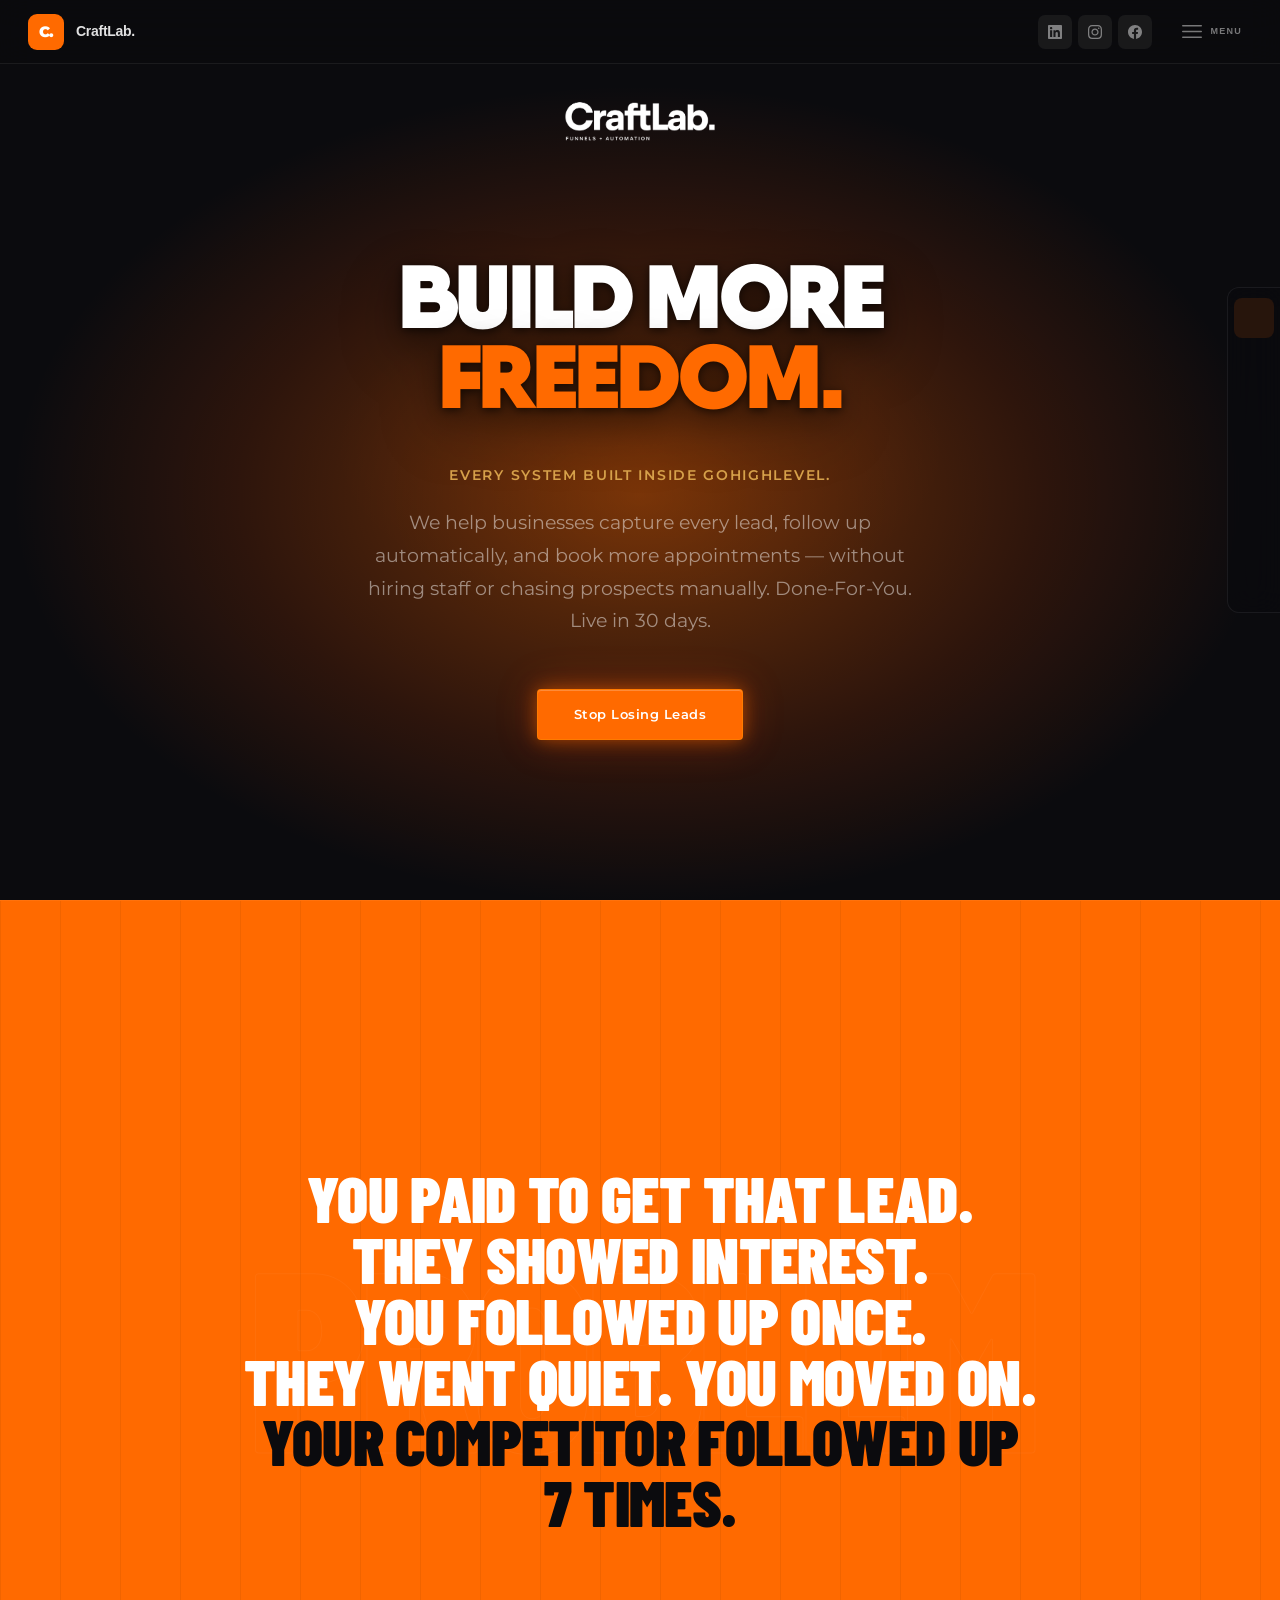
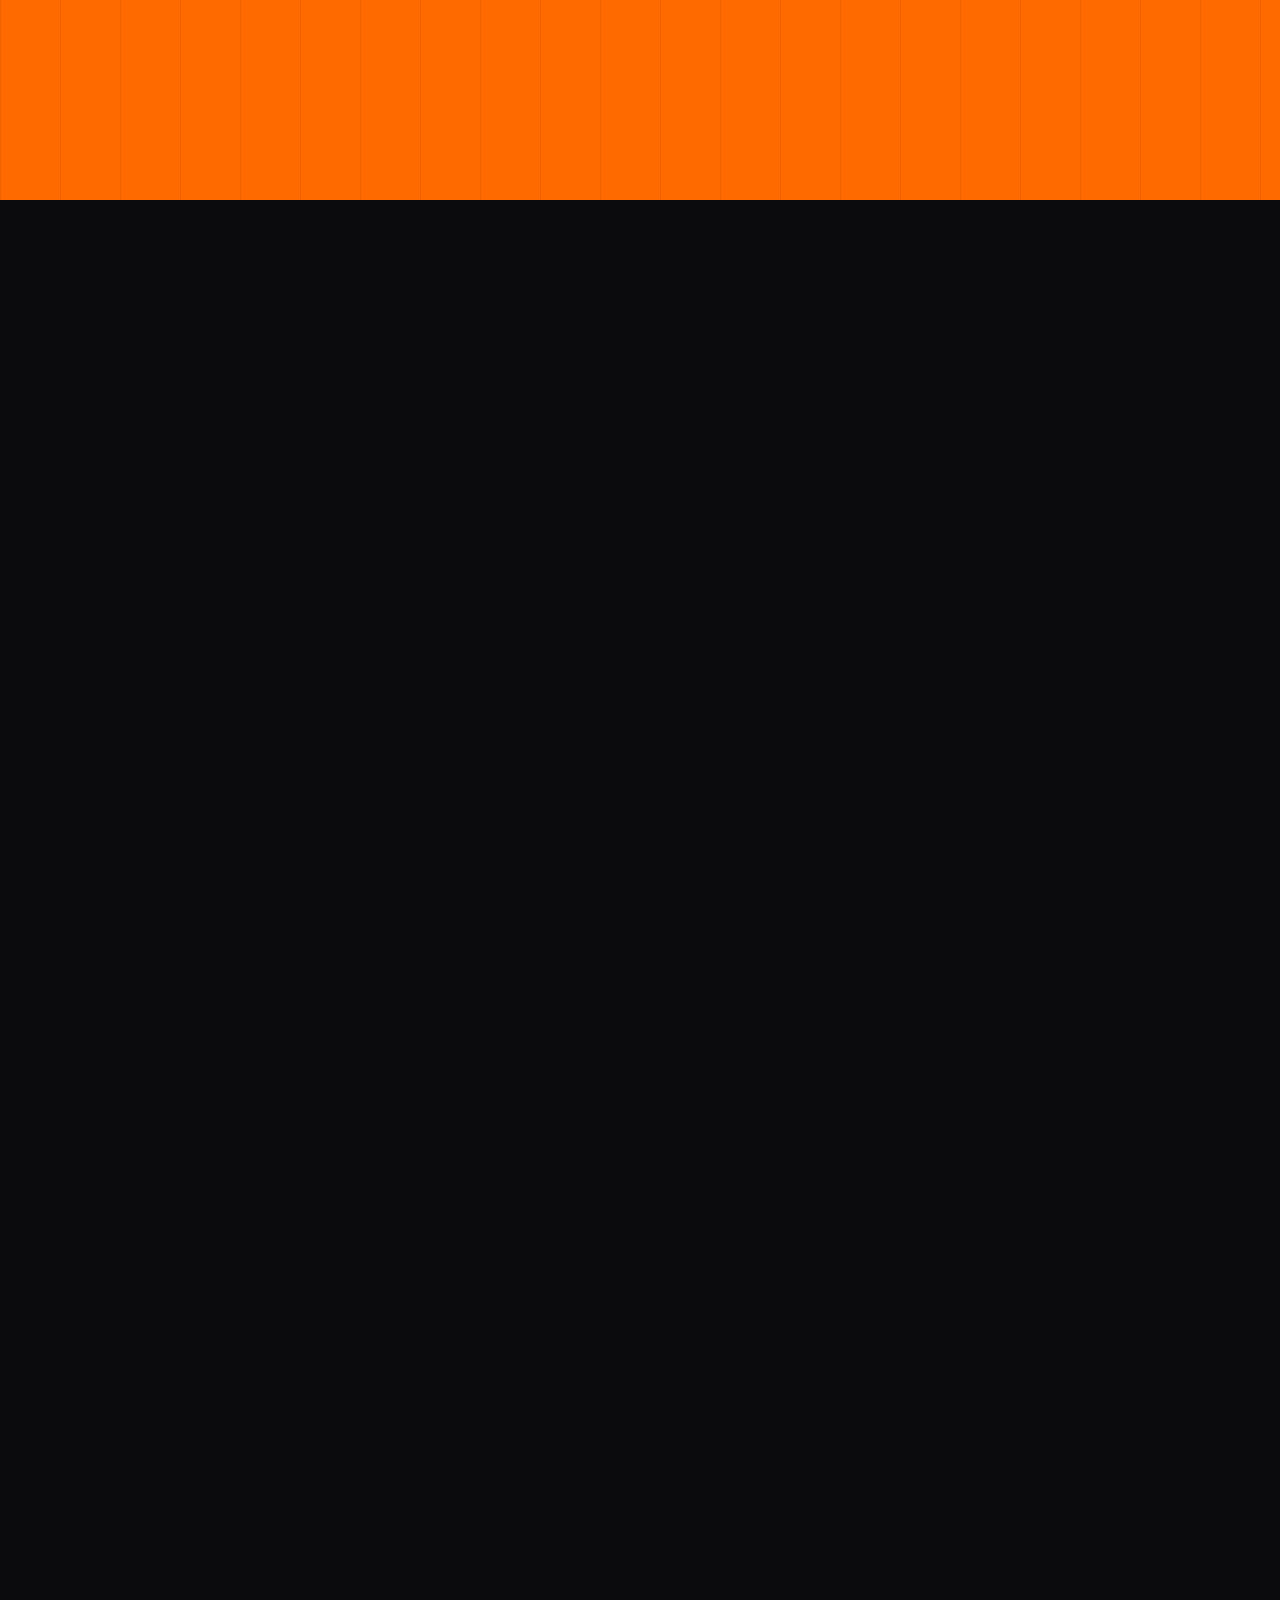
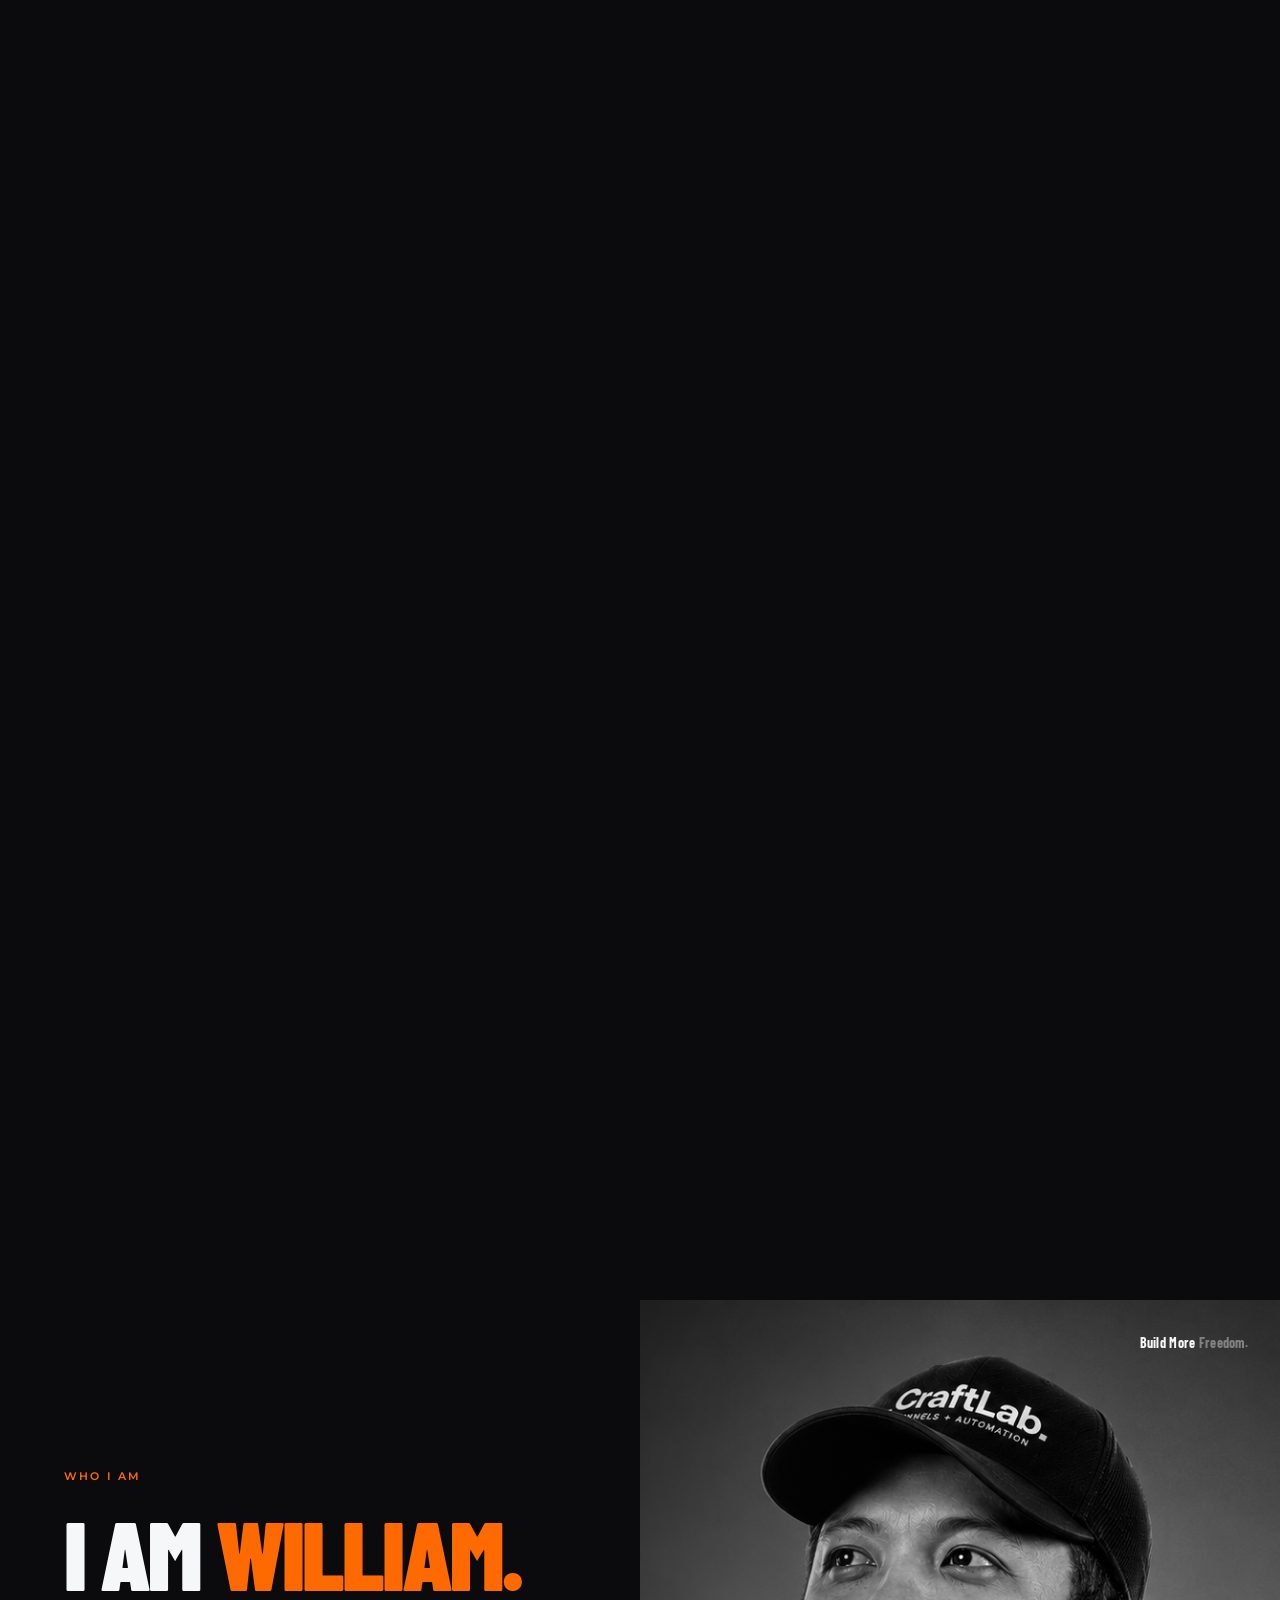
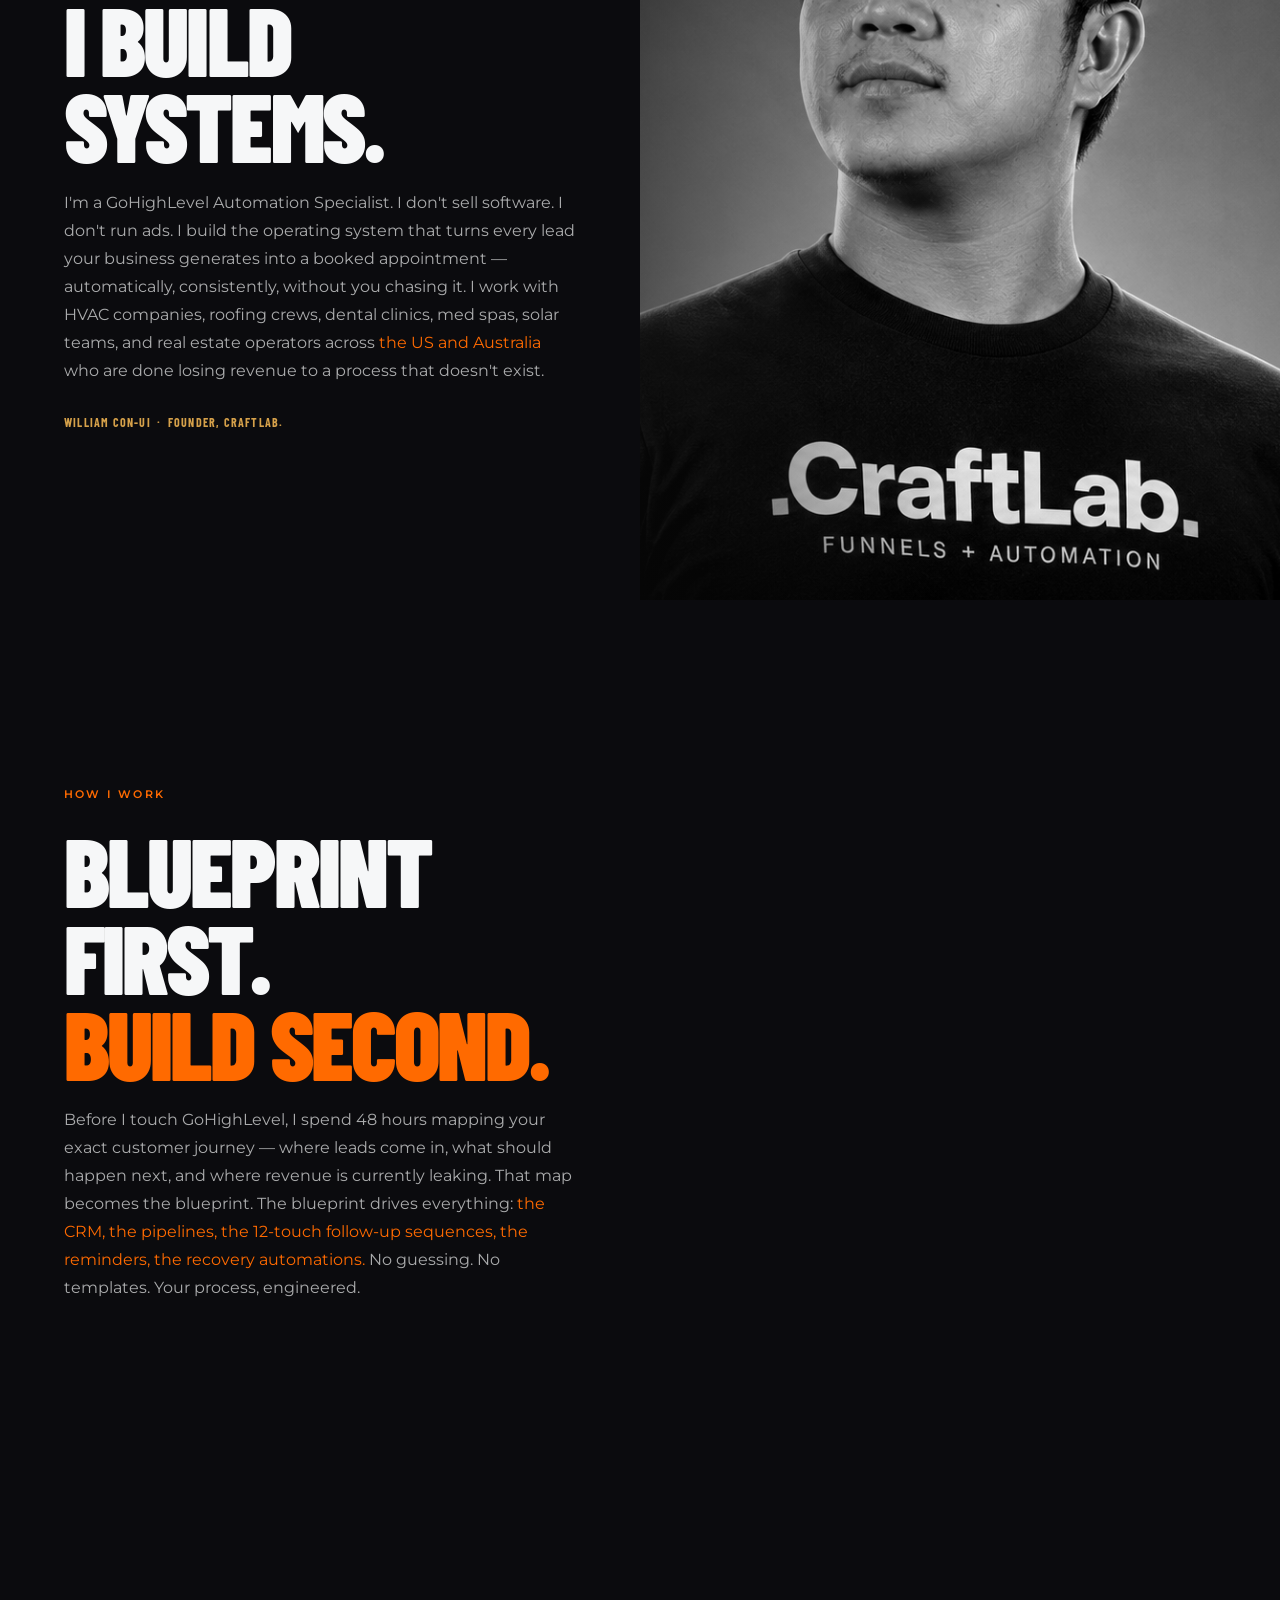
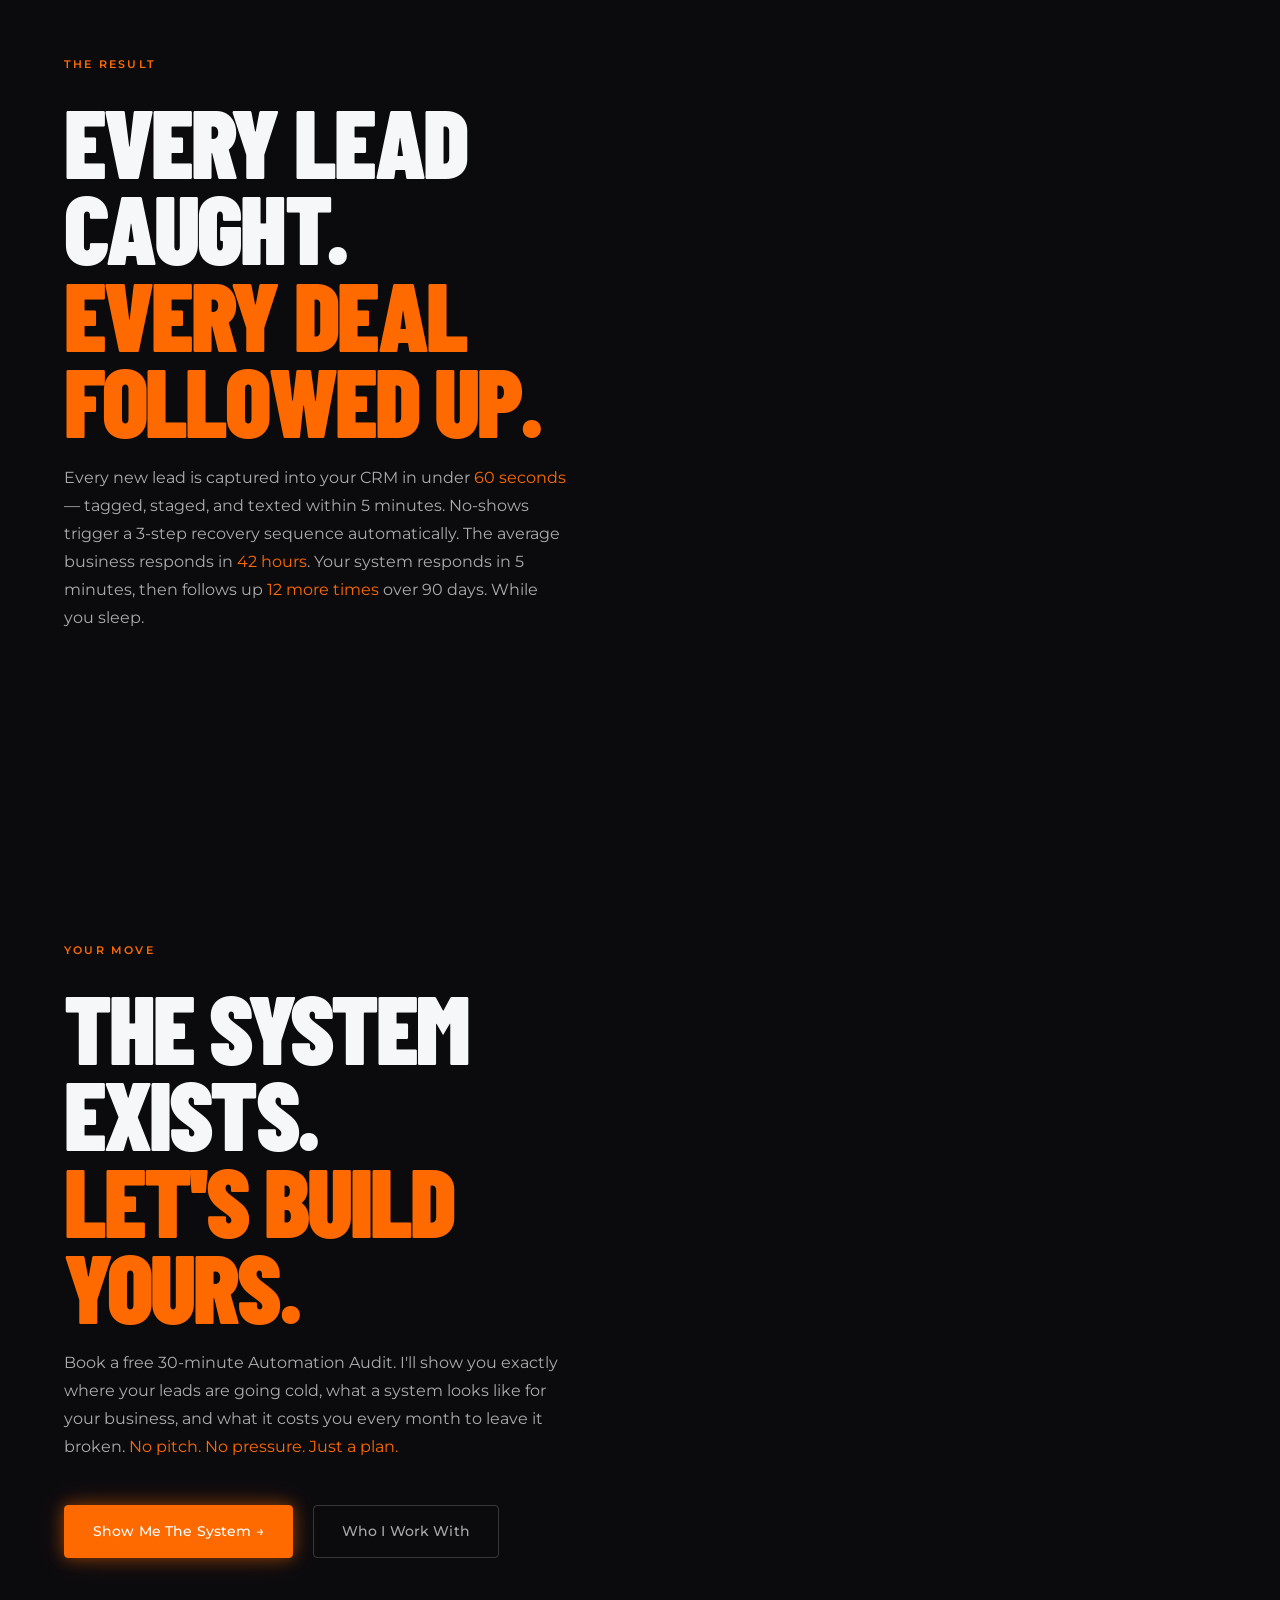
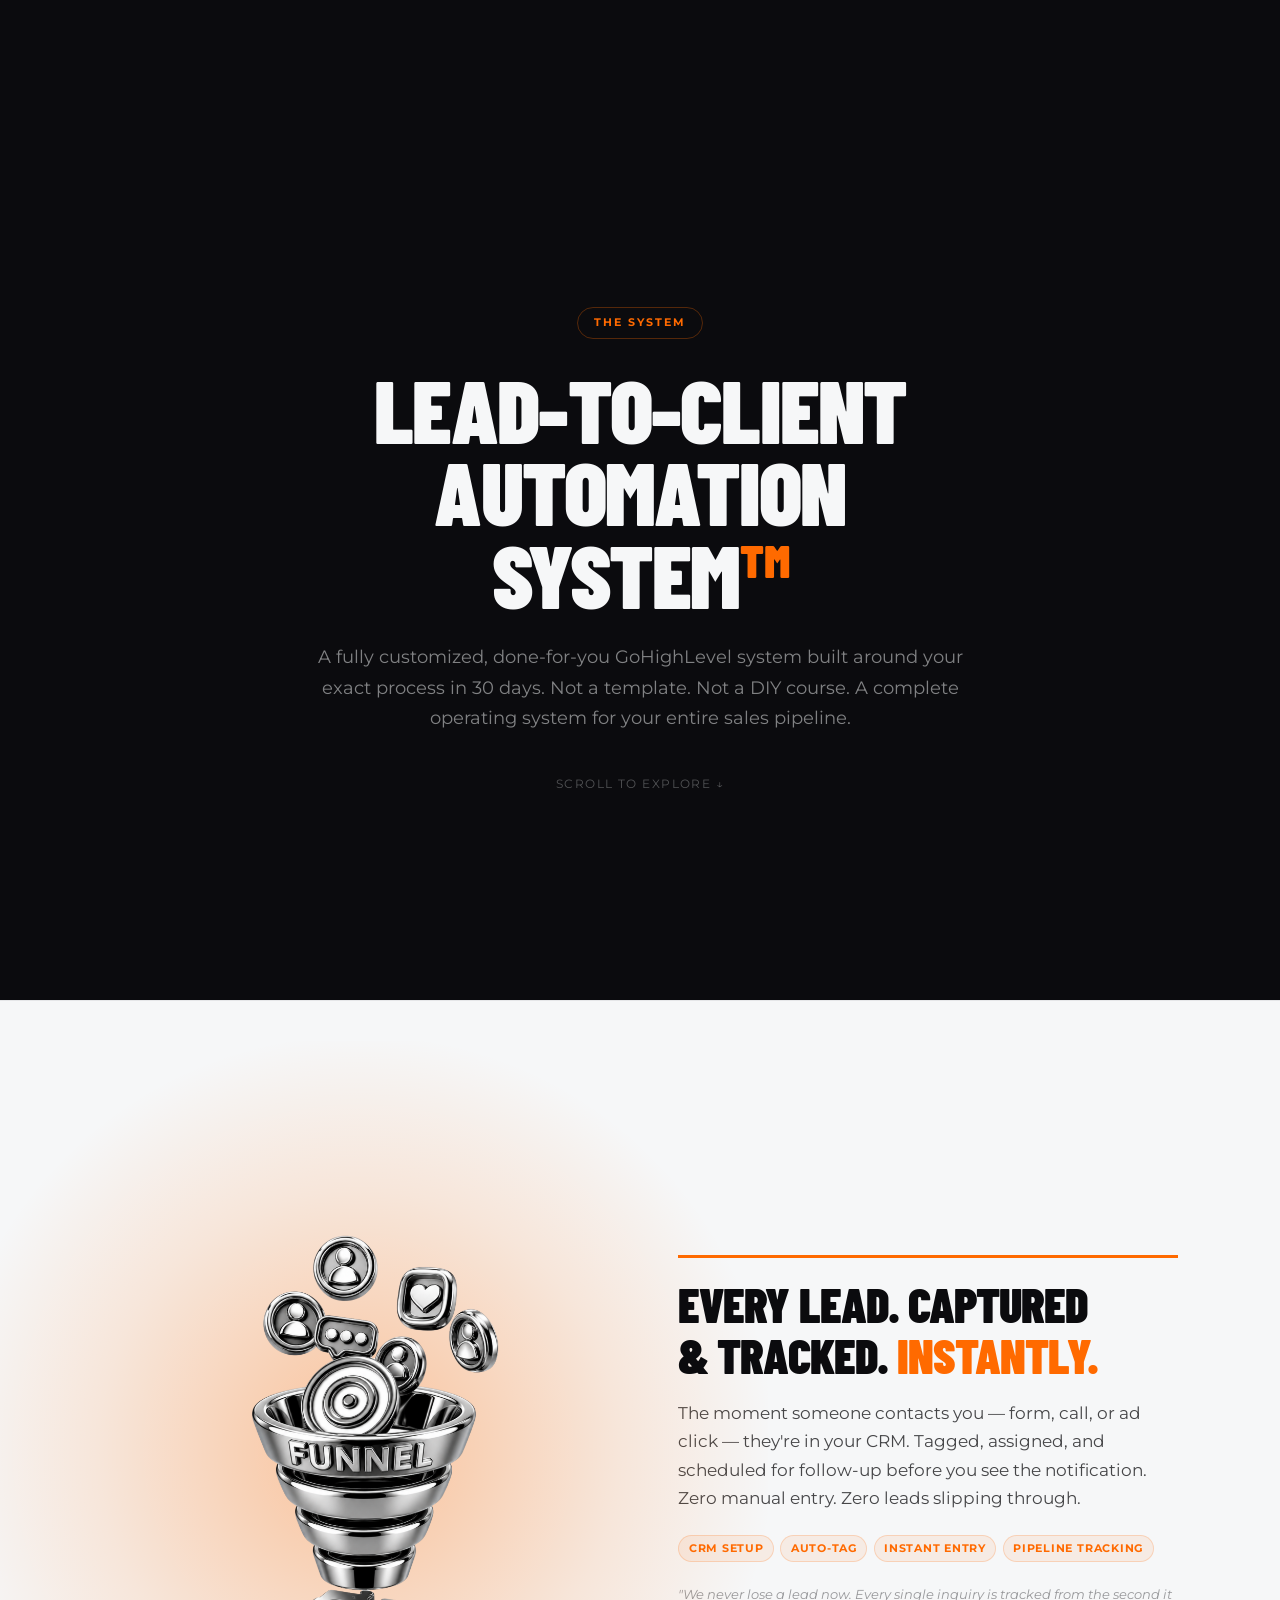
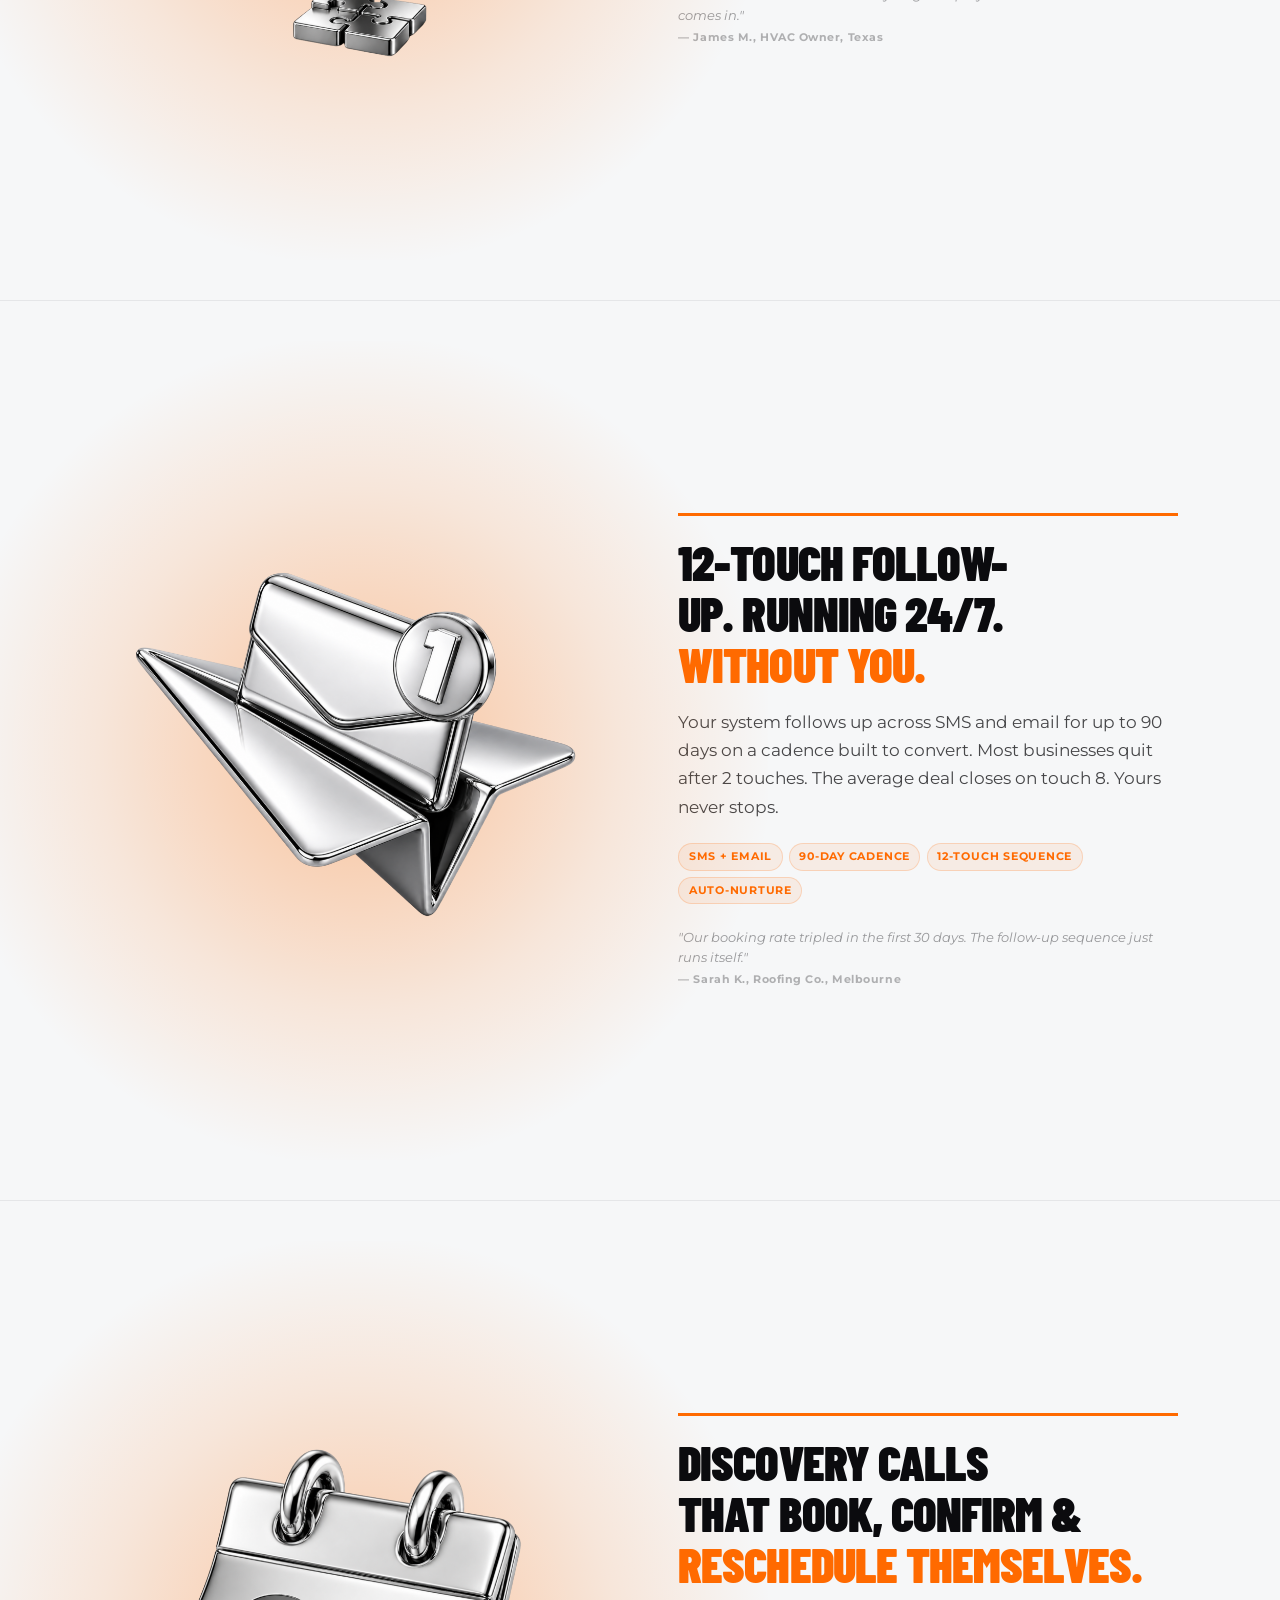
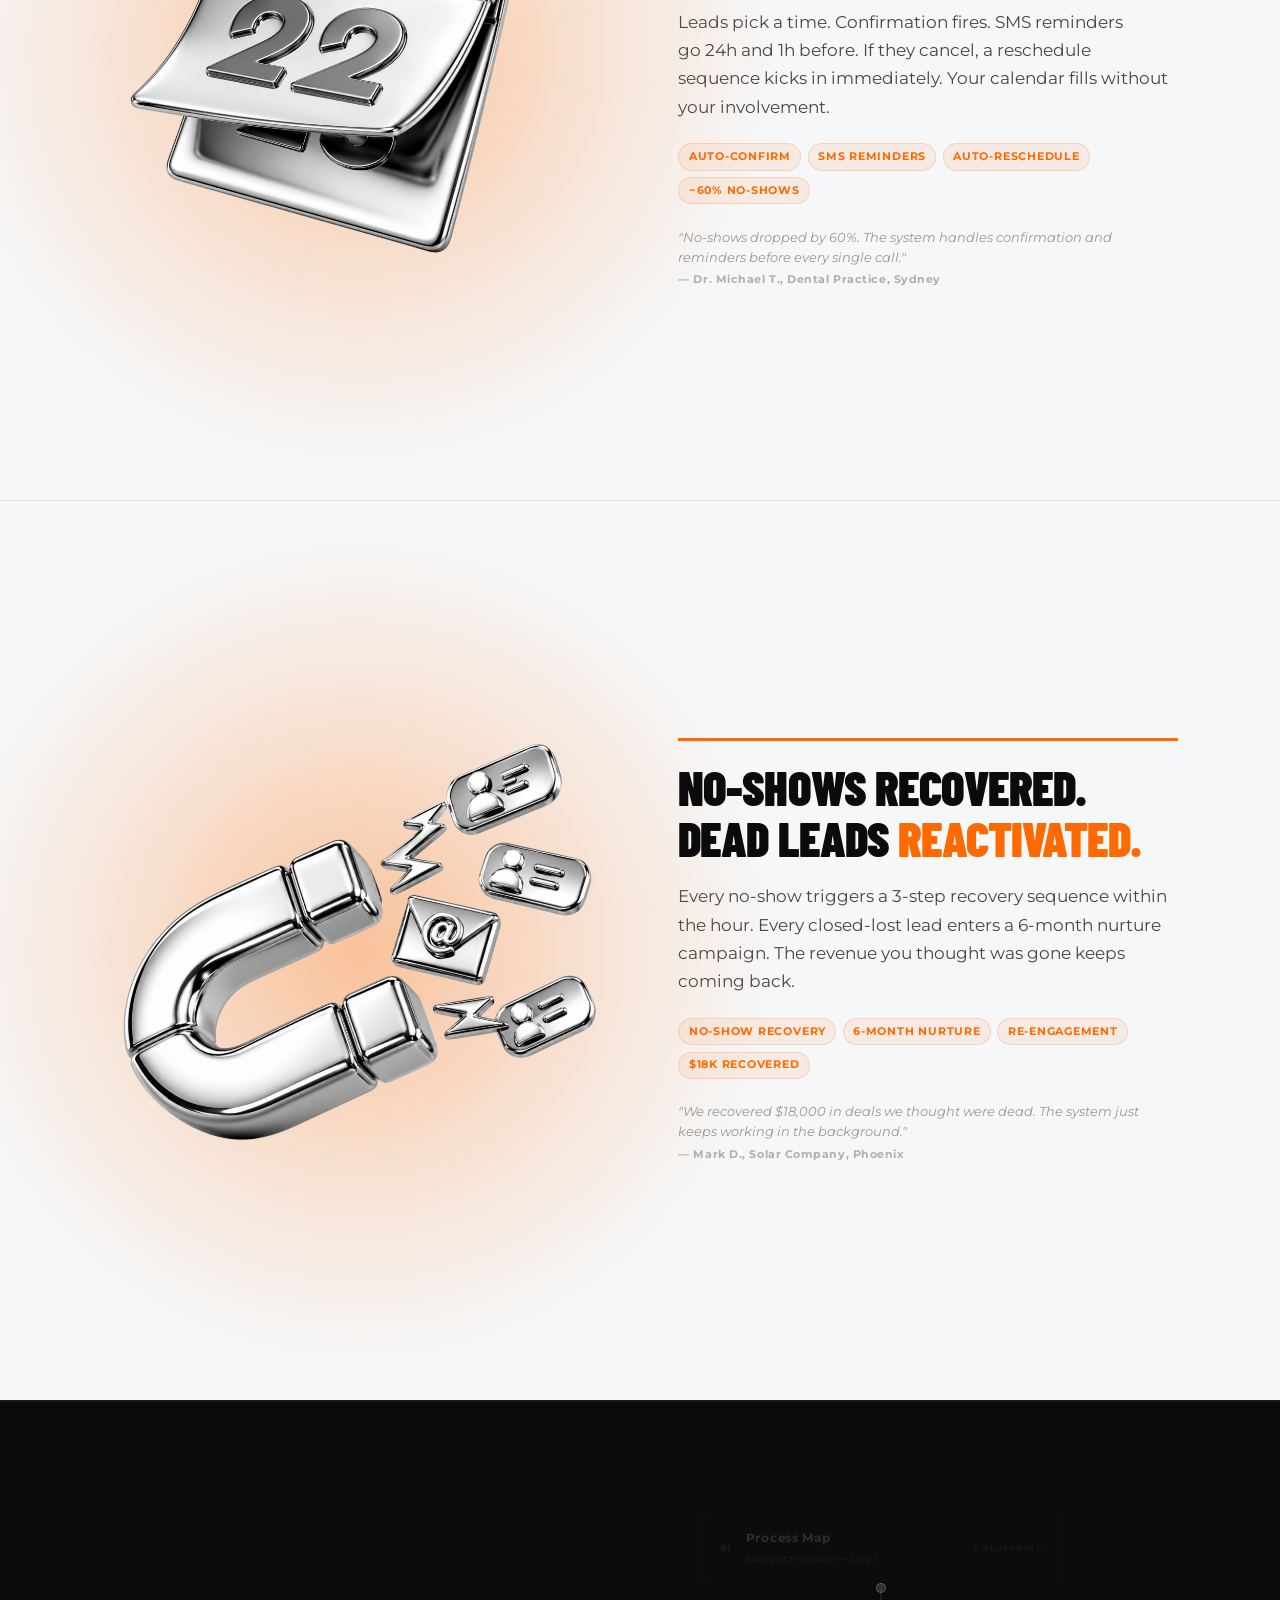
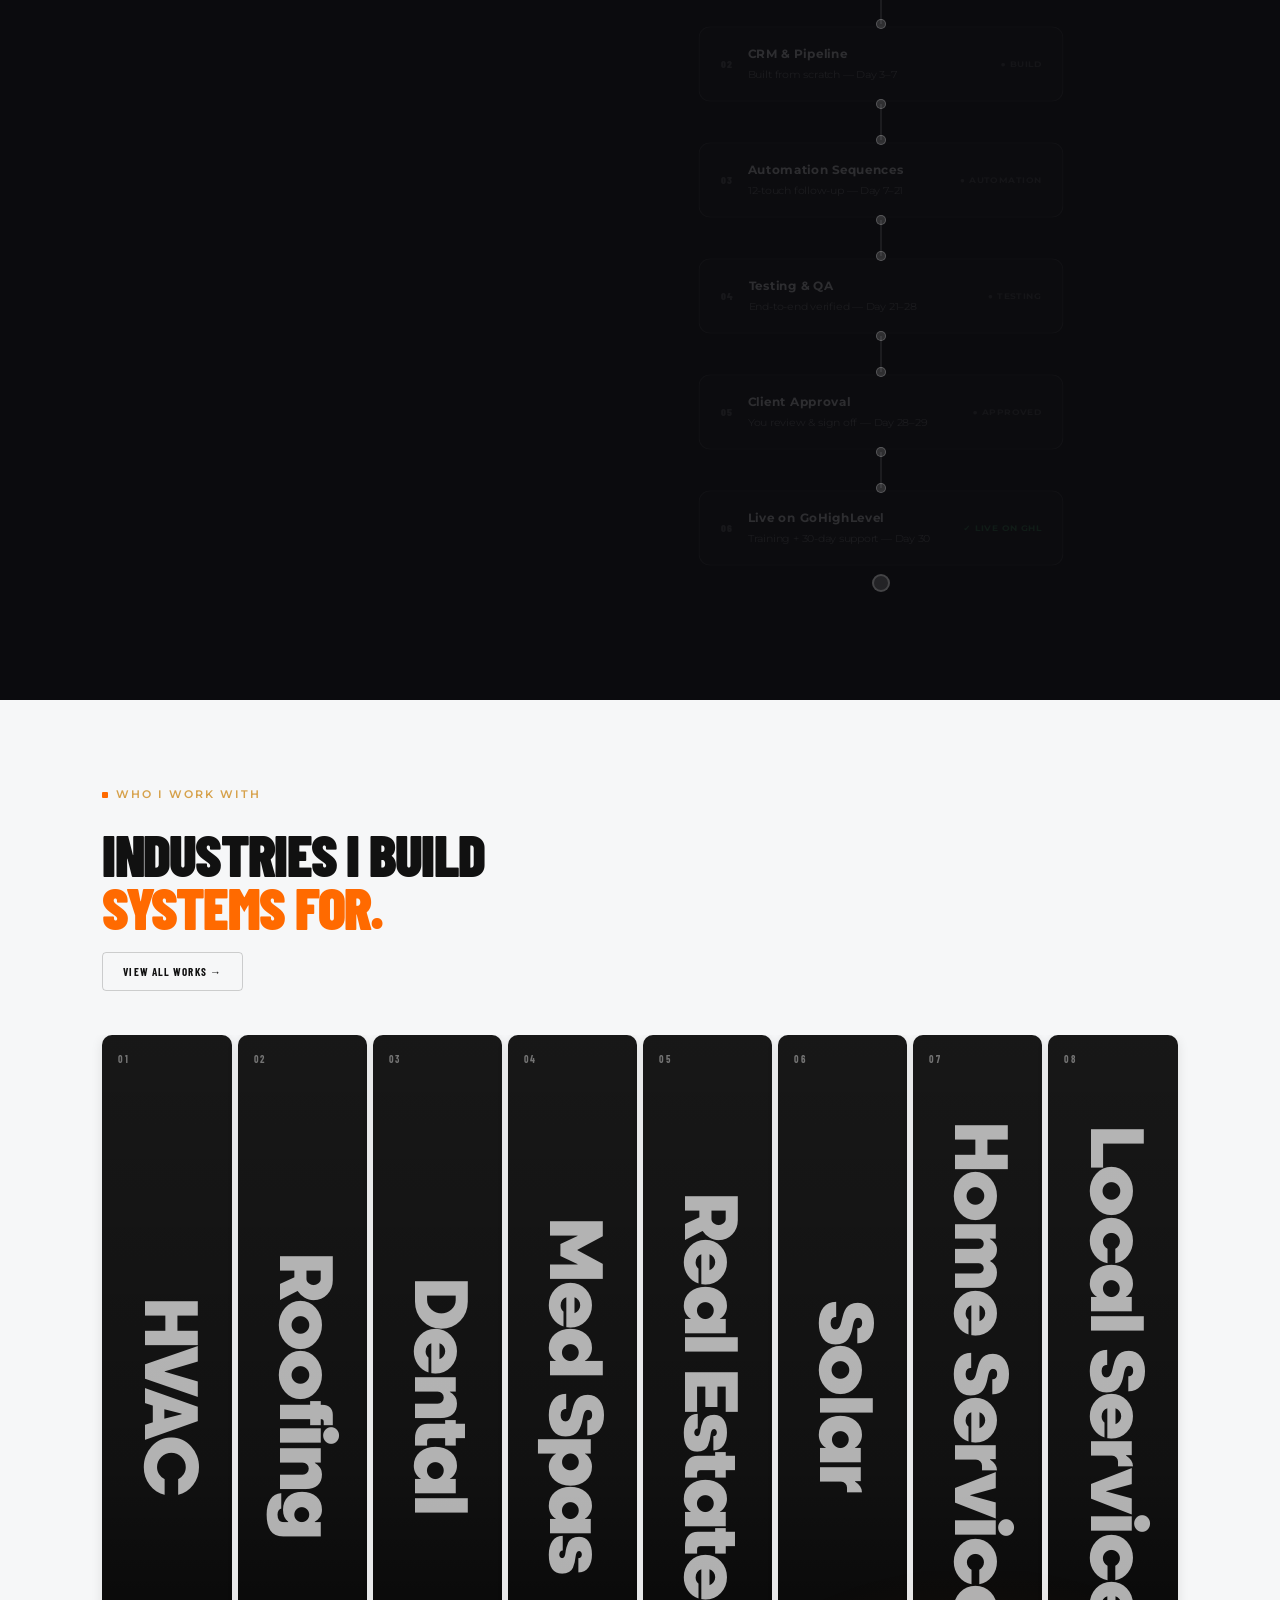
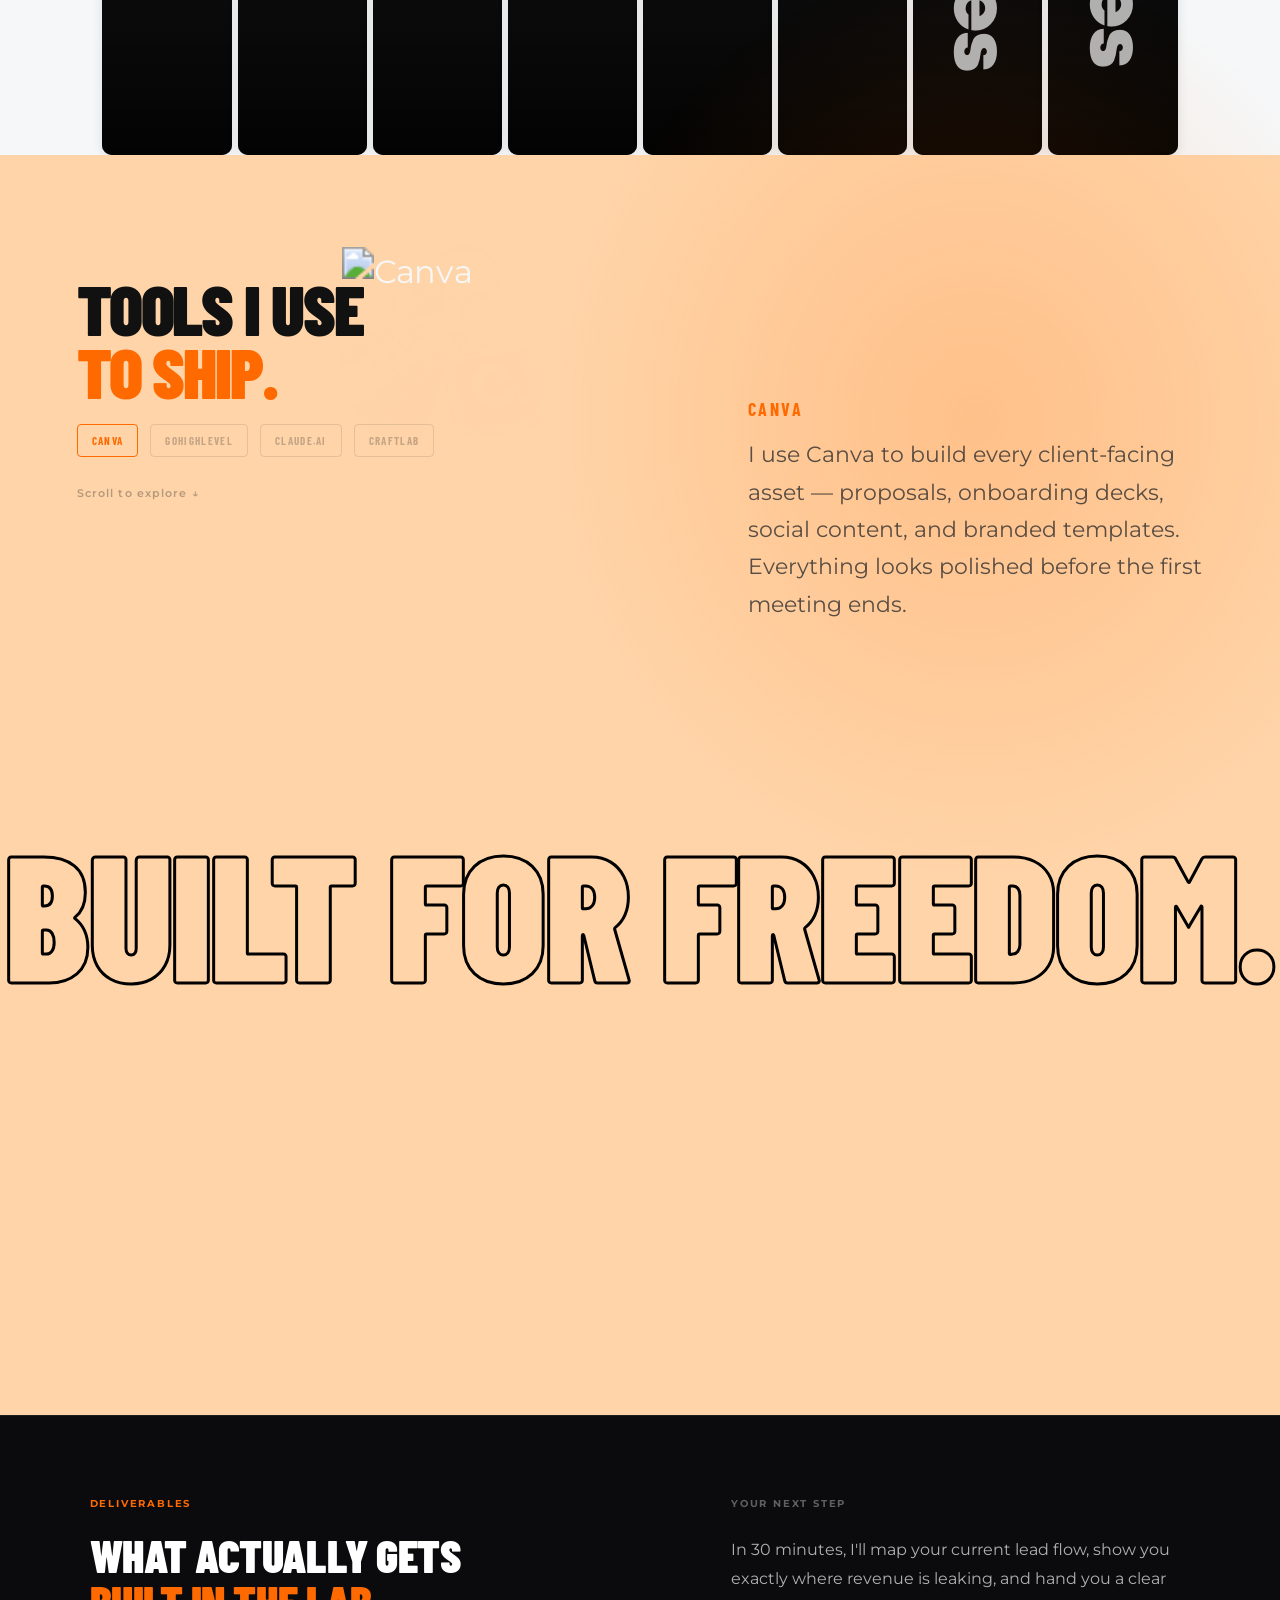
==== index.html @ a28b08be "Complete CraftLab portfolio rebuild: optimize, polish, and align all pages Portfolio page (portfolio" ====
<!DOCTYPE html>
<html lang="en">
<head>
  <meta charset="UTF-8" />
  <meta name="viewport" content="width=device-width, initial-scale=1.0" />
  <title>CraftLab. - Funnels + Automation</title>
  <meta name="description" content="GoHighLevel Automation Specialist. I build Lead-to-Client Automation Systems for service-based businesses in the US and Australia." />
  <link rel="dns-prefetch" href="https://cdnjs.cloudflare.com" />
  <link rel="preconnect" href="https://fonts.googleapis.com" />
  <link rel="preconnect" href="https://fonts.gstatic.com" crossorigin />
  <link rel="preload" href="https://fonts.googleapis.com/css2?family=Montserrat:ital,wght@0,300;0,400;0,500;0,600;0,700;0,800;1,700&family=Barlow+Condensed:wght@700;800;900&display=swap" as="style" />
  <link href="https://fonts.googleapis.com/css2?family=Montserrat:ital,wght@0,300;0,400;0,500;0,600;0,700;0,800;1,700&family=Barlow+Condensed:wght@700;800;900&display=swap" rel="stylesheet" />
  <link rel="stylesheet" href="style.css?v=166" />
  <link rel="stylesheet" href="https://unpkg.com/@phosphor-icons/web@2.1.1/src/regular/style.css" media="print" onload="this.media='all'" />
</head>
<body>

  <!-- EXPANDABLE SIDEBAR NAV -->
  <nav class="nav" id="nav">

    <!-- Horizontal top bar -->
    <div class="nav__strip">

      <!-- Left: C. mark + wordmark -->
      <a href="#home" class="nav__icon-mark" id="navLogoBtn" aria-label="Home">C.</a>
      <span class="nav__brand">CraftLab.</span>

      <!-- Right: socials + menu toggle -->
      <div class="nav__socials">
        <a href="https://linkedin.com" class="nav__social" target="_blank" rel="noopener" aria-label="LinkedIn">
          <svg width="14" height="14" viewBox="0 0 24 24" fill="currentColor" aria-hidden="true"><path d="M20.447 20.452h-3.554v-5.569c0-1.328-.027-3.037-1.852-3.037-1.853 0-2.136 1.445-2.136 2.939v5.667H9.351V9h3.414v1.561h.046c.477-.9 1.637-1.85 3.37-1.85 3.601 0 4.267 2.37 4.267 5.455v6.286zM5.337 7.433c-1.144 0-2.063-.926-2.063-2.065 0-1.138.92-2.063 2.063-2.063 1.14 0 2.064.925 2.064 2.063 0 1.139-.925 2.065-2.064 2.065zm1.782 13.019H3.555V9h3.564v11.452zM22.225 0H1.771C.792 0 0 .774 0 1.729v20.542C0 23.227.792 24 1.771 24h20.451C23.2 24 24 23.227 24 22.271V1.729C24 .774 23.2 0 22.222 0h.003z"/></svg>
        </a>
        <a href="https://instagram.com" class="nav__social" target="_blank" rel="noopener" aria-label="Instagram">
          <svg width="14" height="14" viewBox="0 0 24 24" fill="currentColor" aria-hidden="true"><path d="M12 2.163c3.204 0 3.584.012 4.85.07 3.252.148 4.771 1.691 4.919 4.919.058 1.265.069 1.645.069 4.849 0 3.205-.012 3.584-.069 4.849-.149 3.225-1.664 4.771-4.919 4.919-1.266.058-1.644.07-4.85.07-3.204 0-3.584-.012-4.849-.07-3.26-.149-4.771-1.699-4.919-4.92-.058-1.265-.07-1.644-.07-4.849 0-3.204.013-3.583.07-4.849.149-3.227 1.664-4.771 4.919-4.919 1.266-.057 1.645-.069 4.849-.069zm0-2.163c-3.259 0-3.667.014-4.947.072-4.358.2-6.78 2.618-6.98 6.98-.059 1.281-.073 1.689-.073 4.948 0 3.259.014 3.668.072 4.948.2 4.358 2.618 6.78 6.98 6.98 1.281.058 1.689.072 4.948.072 3.259 0 3.668-.014 4.948-.072 4.354-.2 6.782-2.618 6.979-6.98.059-1.28.073-1.689.073-4.948 0-3.259-.014-3.667-.072-4.947-.196-4.354-2.617-6.78-6.979-6.98-1.281-.059-1.69-.073-4.949-.073zm0 5.838c-3.403 0-6.162 2.759-6.162 6.162s2.759 6.163 6.162 6.163 6.162-2.759 6.162-6.163c0-3.403-2.759-6.162-6.162-6.162zm0 10.162c-2.209 0-4-1.79-4-4 0-2.209 1.791-4 4-4s4 1.791 4 4c0 2.21-1.791 4-4 4zm6.406-11.845c-.796 0-1.441.645-1.441 1.44s.645 1.44 1.441 1.44c.795 0 1.439-.645 1.439-1.44s-.644-1.44-1.439-1.44z"/></svg>
        </a>
        <a href="https://facebook.com" class="nav__social" target="_blank" rel="noopener" aria-label="Facebook">
          <svg width="14" height="14" viewBox="0 0 24 24" fill="currentColor" aria-hidden="true"><path d="M24 12.073c0-6.627-5.373-12-12-12s-12 5.373-12 12c0 5.99 4.388 10.954 10.125 11.854v-8.385H7.078v-3.47h3.047V9.43c0-3.007 1.792-4.669 4.533-4.669 1.312 0 2.686.235 2.686.235v2.953H15.83c-1.491 0-1.956.925-1.956 1.874v2.25h3.328l-.532 3.47h-2.796v8.385C19.612 23.027 24 18.062 24 12.073z"/></svg>
        </a>
      </div>

      <button class="nav__toggle" id="navToggle" aria-label="Toggle navigation">
        <svg class="nav__ico nav__ico--bars" width="20" height="13" viewBox="0 0 20 13" fill="none" aria-hidden="true">
          <rect width="20" height="1.5" rx="0.75" fill="currentColor"/>
          <rect y="5.75" width="20" height="1.5" rx="0.75" fill="currentColor"/>
          <rect y="11.5" width="20" height="1.5" rx="0.75" fill="currentColor"/>
        </svg>
        <svg class="nav__ico nav__ico--x" width="14" height="14" viewBox="0 0 14 14" fill="none" aria-hidden="true">
          <line x1="1" y1="1" x2="13" y2="13" stroke="currentColor" stroke-width="1.5" stroke-linecap="round"/>
          <line x1="13" y1="1" x2="1" y2="13" stroke="currentColor" stroke-width="1.5" stroke-linecap="round"/>
        </svg>
        <span class="nav__toggle-label">MENU</span>
      </button>

    </div>

    <!-- Full-width dropdown panel -->
    <div class="nav__panel" id="navPanel">
      <div class="nav__panel-logo">
        <img src="images/Craftlab logo.png" alt="CraftLab." />
      </div>
      <ul class="nav__links">
        <li><a href="#home" class="active">Home</a></li>
        <li><a href="#about">About</a></li>
        <li><a href="#system">System</a></li>
        <li><a href="#who">Industries</a></li>
        <li><a href="portfolio.html">All Works</a></li>
        <li><a href="booking.html">Book Audit</a></li>
      </ul>
      <div class="nav__panel-foot">
        <div class="nav__panel-rule"></div>
        <a href="mailto:praktisaiden@gmail.com" class="nav__email">praktisaiden@gmail.com</a>
      </div>
    </div>

  </nav>
  <div class="nav__overlay" id="navOverlay"></div>

  <!-- HERO -->
  <section class="hero" id="home">


    <!-- 3D logo parallax background -->
    <div class="hero__plx-bg" aria-hidden="true">
      <div class="hero__plx-wrap">
        <img class="hero__plx-icon" src="images/3d%20icons/Untitled%20(2000%20x%201300%20px)%20(2).png" alt="" draggable="false">
      </div>
    </div>

    <!-- Transparent watermark logo — sits behind headline -->
    <div class="hero__watermark" aria-hidden="true">
      <img src="images/Craftlab logo.png" alt="" class="hero__watermark-img" />
    </div>

    <!-- Brand Appart-style: oversized headline IS the hero visual -->
    <div class="hero__copy">
      <h1 class="hero__h1"><span class="hero__h1-line">Build more</span><br><span class="hero__h1-accent">freedom.</span></h1>
      <p class="hero__tagline">Every system built inside GoHighLevel.</p>
      <p class="hero__sub">We help businesses capture every lead, follow up automatically, and book more appointments — without hiring staff or chasing prospects manually. Done-For-You. Live in 30 days.</p>
      <div class="hero__ctas">
        <a href="booking.html" class="hero__btn hero__btn--solid">Stop Losing Leads</a>
      </div>
    </div>

  </section>

  <!-- STATEMENT CAROUSEL — scroll-driven -->
  <div class="stmt-scroll-wrap" id="stmtScrollWrap">
  <section class="statement">
    <div class="statement__ghost" aria-hidden="true">SYSTEM</div>
    <div class="stmt-carousel">

      <div class="stmt-track" id="stmtTrack">

        <!-- Slide 1 -->
        <div class="stmt-slide">
          <p class="statement__text">
            You paid to get that lead.<br>
            They showed interest.<br>
            You followed up once.<br>
            They went quiet. You moved on.<br>
            <span class="text-orange">Your competitor followed up 7 times.</span>
          </p>
        </div>

        <!-- Slide 2 -->
        <div class="stmt-slide">
          <p class="statement__text">
            They missed the appointment.<br>
            You called once. Got voicemail.<br>
            You assumed they weren't interested.<br>
            You moved on.<br>
            <span class="text-orange">That was a $4,000 lead you abandoned.</span>
          </p>
        </div>

        <!-- Slide 3 -->
        <div class="stmt-slide">
          <p class="statement__text">
            How many leads are sitting<br>
            in your phone right now<br>
            with zero follow-up?<br>
            You don't know.<br>
            <span class="text-orange">That's the problem.</span>
          </p>
        </div>

        <!-- Slide 4: THE OFFER -->
        <div class="stmt-slide stmt-slide--offer">
          <div class="stmt-offer">
            <span class="stmt-offer__eyebrow">The Fix</span>
            <h2 class="stmt-offer__h">Lead-to-Client<br>Automation System<span style="color:var(--white)">™</span></h2>
            <p class="stmt-offer__sub">CRM. Pipeline. 12-touch follow-up. Appointment booking.<br>No-show recovery. Nurture campaigns. All connected. Live in 30 days.</p>
            <div class="stmt-offer__btns">
              <a href="#system" class="stmt-offer__btn">Show Me The System →</a>
              <a href="#who" class="stmt-offer__btn stmt-offer__btn--ghost">Who I Work With</a>
            </div>
          </div>
        </div>

      </div>

    </div>
  </section>
  </div>

  <!-- ABOUT — scrollytelling split -->
  <section class="about" id="about">
    <div class="about__scroll">

      <!-- LEFT: scrolling narrative steps -->
      <div class="about__steps">

        <!-- ACT 1 — Who I Am -->
        <div class="about__step" data-about="0">
          <span class="about__step-label">Who I Am</span>
          <h2 class="about__step-h">I Am <span class="about__step-h--orange">William.</span><br>I Build Systems.</h2>
          <p class="about__step-p">I'm a GoHighLevel Automation Specialist. I don't sell software. I don't run ads. I build the operating system that turns every lead your business generates into a booked appointment — automatically, consistently, without you chasing it. I work with HVAC companies, roofing crews, dental clinics, med spas, solar teams, and real estate operators across <span class="text-orange">the US and Australia</span> who are done losing revenue to a process that doesn't exist.</p>
          <p class="about__step-name">William Con-ui &nbsp;·&nbsp; Founder, CraftLab.</p>
        </div>

        <!-- ACT 2 — The Mechanism -->
        <div class="about__step" data-about="1">
          <span class="about__step-label">How I Work</span>
          <h2 class="about__step-h">Blueprint first.<br><span class="about__step-h--orange">Build second.</span></h2>
          <p class="about__step-p">Before I touch GoHighLevel, I spend 48 hours mapping your exact customer journey — where leads come in, what should happen next, and where revenue is currently leaking. That map becomes the blueprint. The blueprint drives everything: <span class="text-orange">the CRM, the pipelines, the 12-touch follow-up sequences, the reminders, the recovery automations.</span> No guessing. No templates. Your process, engineered.</p>
        </div>

        <!-- ACT 3 — Results (combined) -->
        <div class="about__step" data-about="2">
          <span class="about__step-label">The Result</span>
          <h2 class="about__step-h">Every lead caught.<br><span class="about__step-h--orange">Every deal followed up.</span></h2>
          <p class="about__step-p">Every new lead is captured into your CRM in under <span class="text-orange">60 seconds</span> — tagged, staged, and texted within 5 minutes. No-shows trigger a 3-step recovery sequence automatically. The average business responds in <span class="text-orange">42 hours</span>. Your system responds in 5 minutes, then follows up <span class="text-orange">12 more times</span> over 90 days. While you sleep.</p>
        </div>

        <!-- ACT 4 — Your Move -->
        <div class="about__step" data-about="3">
          <span class="about__step-label">Your Move</span>
          <h2 class="about__step-h">The system exists.<br><span class="about__step-h--orange">Let's build yours.</span></h2>
          <p class="about__step-p">Book a free 30-minute Automation Audit. I'll show you exactly where your leads are going cold, what a system looks like for your business, and what it costs you every month to leave it broken. <span class="text-orange">No pitch. No pressure. Just a plan.</span></p>
          <div class="about__cta">
            <a href="#system" class="btn btn--orange">Show Me The System →</a>
            <a href="#who" class="btn btn--ghost-dark">Who I Work With</a>
          </div>
        </div>

      </div><!-- /about__steps -->

      <!-- RIGHT: sticky photo -->
      <div class="about__sticky">
        <div class="about__photo" role="img" aria-label="William Con-ui, Founder of CraftLab.">
          <div class="about__photo-overlay"></div>
          <span class="about__credit">Build More <span class="text-orange">Freedom.</span></span>
        </div>
      </div>

    </div><!-- /about__scroll -->
  </section>

  <!-- SYSTEM — heading + stacking cards in one section -->
  <section class="system-cards" id="system">
    <div class="sc-track">

      <!-- Intro slide: black sticky card -->
      <div class="sc-item sc-item--intro">
        <div class="sc-intro__inner">
          <span class="sc-intro__eyebrow">The System</span>
          <h2 class="sc-intro__h">Lead-to-Client<br>Automation System<span class="text-orange">™</span></h2>
          <p class="sc-intro__sub">A fully customized, done-for-you GoHighLevel system built around your exact process in 30 days. Not a template. Not a DIY course. A complete operating system for your entire sales pipeline.</p>
          <div class="sc-intro__scroll">Scroll to explore ↓</div>
        </div>
      </div>

      <div class="sc-item">
        <div class="sc-icon" aria-hidden="true">
          <img src="images/3d icons for white section/Icon 1.png" alt="" class="sc-icon__img">
        </div>
        <div class="sc-content">
          <h3 class="sc-title">Every Lead. Captured &amp; Tracked. <span class="text-orange">Instantly.</span></h3>
          <p class="sc-desc">The moment someone contacts you — form, call, or ad click — they're in your CRM. Tagged, assigned, and scheduled for follow-up before you see the notification. Zero manual entry. Zero leads slipping through.</p>
          <div class="sc-tags">
            <span class="sc-tag">CRM Setup</span>
            <span class="sc-tag">Auto-Tag</span>
            <span class="sc-tag">Instant Entry</span>
            <span class="sc-tag">Pipeline Tracking</span>
          </div>
          <blockquote class="sc-quote">"We never lose a lead now. Every single inquiry is tracked from the second it comes in." <cite>— James M., HVAC Owner, Texas</cite></blockquote>
        </div>
      </div>

      <div class="sc-item">
        <div class="sc-icon" aria-hidden="true">
          <img src="images/3d icons for white section/Icon 2.png" alt="" class="sc-icon__img">
        </div>
        <div class="sc-content">
          <h3 class="sc-title">12-Touch Follow-Up. Running 24/7. <span class="text-orange">Without You.</span></h3>
          <p class="sc-desc">Your system follows up across SMS and email for up to 90 days on a cadence built to convert. Most businesses quit after 2 touches. The average deal closes on touch 8. Yours never stops.</p>
          <div class="sc-tags">
            <span class="sc-tag">SMS + Email</span>
            <span class="sc-tag">90-Day Cadence</span>
            <span class="sc-tag">12-Touch Sequence</span>
            <span class="sc-tag">Auto-Nurture</span>
          </div>
          <blockquote class="sc-quote">"Our booking rate tripled in the first 30 days. The follow-up sequence just runs itself." <cite>— Sarah K., Roofing Co., Melbourne</cite></blockquote>
        </div>
      </div>

      <div class="sc-item">
        <div class="sc-icon" aria-hidden="true">
          <img src="images/3d icons for white section/Icon 3.png" alt="" class="sc-icon__img">
        </div>
        <div class="sc-content">
          <h3 class="sc-title">Discovery Calls That Book, Confirm &amp; <span class="text-orange">Reschedule Themselves.</span></h3>
          <p class="sc-desc">Leads pick a time. Confirmation fires. SMS reminders go 24h and 1h before. If they cancel, a reschedule sequence kicks in immediately. Your calendar fills without your involvement.</p>
          <div class="sc-tags">
            <span class="sc-tag">Auto-Confirm</span>
            <span class="sc-tag">SMS Reminders</span>
            <span class="sc-tag">Auto-Reschedule</span>
            <span class="sc-tag">−60% No-Shows</span>
          </div>
          <blockquote class="sc-quote">"No-shows dropped by 60%. The system handles confirmation and reminders before every single call." <cite>— Dr. Michael T., Dental Practice, Sydney</cite></blockquote>
        </div>
      </div>

      <div class="sc-item">
        <div class="sc-icon" aria-hidden="true">
          <img src="images/3d icons for white section/Icon 4.png" alt="" class="sc-icon__img">
        </div>
        <div class="sc-content">
          <h3 class="sc-title">No-Shows Recovered. Dead Leads <span class="text-orange">Reactivated.</span></h3>
          <p class="sc-desc">Every no-show triggers a 3-step recovery sequence within the hour. Every closed-lost lead enters a 6-month nurture campaign. The revenue you thought was gone keeps coming back.</p>
          <div class="sc-tags">
            <span class="sc-tag">No-Show Recovery</span>
            <span class="sc-tag">6-Month Nurture</span>
            <span class="sc-tag">Re-Engagement</span>
            <span class="sc-tag">$18k Recovered</span>
          </div>
          <blockquote class="sc-quote">"We recovered $18,000 in deals we thought were dead. The system just keeps working in the background." <cite>— Mark D., Solar Company, Phoenix</cite></blockquote>
        </div>
      </div>

    </div><!-- /sc-track -->
  </section><!-- /system-cards -->

  <!-- PROCESS -->
  <!-- JOURNEY — scrollytelling step sequence -->
  <section class="journey" id="journey">
    <div class="journey__pin">

      <!-- Top progress bar -->
      <div class="j-progress-bar"><div class="j-progress-fill"></div></div>

      <!-- Steps -->
      <div class="j-stage">

        <!-- Intro slide -->
        <div class="j-step j-step--intro" data-step="0">
          <div class="j-content">
            <span class="j-label">How It Works</span>
            <h2 class="j-title j-title--intro">Here's how we build.</h2>
            <p class="j-desc">Every project follows the same proven process — blueprint first, then build. From kickoff to live system in 30 days. Scroll to walk through it.</p>
          </div>
        </div>

        <div class="j-step" data-step="1">
          <div class="j-content">
            <span class="j-label">01 / 06 — Blueprint</span>
            <h2 class="j-title">Process Map.</h2>
            <p class="j-desc">Before touching any software, we map your entire customer journey. Every stage, trigger, and outcome is defined. This blueprint drives every decision that follows.</p>
            <div class="j-badge j-badge--active">Phase: Blueprint Session</div>
          </div>
        </div>

        <div class="j-step" data-step="2">
          <div class="j-content">
            <span class="j-label">02 / 06 — Build</span>
            <h2 class="j-title">CRM Built.</h2>
            <p class="j-desc">Your GoHighLevel account is built from scratch around the blueprint. Pipeline stages, custom fields, lead sources, and contact management — all structured to match your process.</p>
            <div class="j-badge j-badge--active">Phase: CRM &amp; Pipeline</div>
          </div>
        </div>

        <div class="j-step" data-step="3">
          <div class="j-content">
            <span class="j-label">03 / 06 — Automation</span>
            <h2 class="j-title">Sequences Live.</h2>
            <p class="j-desc">Every follow-up, confirmation, appointment reminder, no-show recovery, and re-engagement sequence is built and connected. The system works without you having to think about it.</p>
            <div class="j-badge j-badge--active">Phase: Automation Sequences</div>
          </div>
        </div>

        <div class="j-step" data-step="4">
          <div class="j-content">
            <span class="j-label">04 / 06 — Testing</span>
            <h2 class="j-title">System Tested.</h2>
            <p class="j-desc">The entire system is tested end-to-end before going live. Every trigger, message, and notification is verified. Nothing launches until it works exactly as designed.</p>
            <div class="j-badge j-badge--active">Phase: Testing &amp; QA</div>
          </div>
        </div>

        <div class="j-step" data-step="5">
          <div class="j-content">
            <span class="j-label">05 / 06 — Approval</span>
            <h2 class="j-title">You Approve.</h2>
            <p class="j-desc">Before anything goes live, you review the complete system. Every workflow, every message, every pipeline stage. You sign off on the build. Nothing is launched without your approval.</p>
            <div class="j-badge j-badge--active">Phase: Client Sign-Off</div>
          </div>
        </div>

        <div class="j-step" data-step="6">
          <div class="j-content">
            <span class="j-label">06 / 06 — Live on GoHighLevel</span>
            <h2 class="j-title">You're Live.</h2>
            <p class="j-desc">Your complete Lead-to-Client Automation System is now live inside GoHighLevel — CRM, pipelines, 12-touch follow-up sequences, appointment booking, reminders, no-show recovery, and reporting. All running. All automated. 30 days of direct support from day one.</p>
            <div class="j-badge j-badge--won">Delivered on GoHighLevel ✓</div>
            <p class="j-extension">Blueprint → Build → Approved → Live on GHL. In 30 days.</p>
          </div>
        </div>

        <!-- CTA STEP -->
        <div class="j-step j-step--cta" data-step="7">
          <div class="j-cta">
            <p class="j-cta__truth">Right now, leads are coming in.<br>Most of them are being ignored.</p>
            <h2 class="j-cta__h">Stop losing revenue<br>you already earned.</h2>
            <p class="j-cta__sub">One free call. 30 minutes. We map exactly where your leads are falling through the cracks — and show you what the fix looks like. You leave with a plan whether we work together or not.</p>
            <a href="booking.html" class="j-cta__btn">Book My Free Audit →</a>
            <p class="j-cta__fine">No pitch. No pressure. No commitment.</p>
          </div>
        </div>

      </div><!-- /j-stage -->

      <!-- Workflow diagram — right panel -->
      <div class="j-flow-panel" aria-hidden="true">

        <div class="j-fn" data-node="1">
          <div class="j-fn__bullet"><span></span></div>
          <div class="j-fn__card">
            <div class="j-fn__num">01</div>
            <div class="j-fn__info">
              <div class="j-fn__name">Process Map</div>
              <div class="j-fn__sub">Blueprint session — Day 1</div>
            </div>
            <div class="j-fn__tag">● Blueprint</div>
          </div>
        </div>

        <div class="j-fn__connector"><div class="j-fn__fill"></div></div>

        <div class="j-fn" data-node="2">
          <div class="j-fn__bullet"><span></span></div>
          <div class="j-fn__card">
            <div class="j-fn__num">02</div>
            <div class="j-fn__info">
              <div class="j-fn__name">CRM &amp; Pipeline</div>
              <div class="j-fn__sub">Built from scratch — Day 3–7</div>
            </div>
            <div class="j-fn__tag">● Build</div>
          </div>
        </div>

        <div class="j-fn__connector"><div class="j-fn__fill"></div></div>

        <div class="j-fn" data-node="3">
          <div class="j-fn__bullet"><span></span></div>
          <div class="j-fn__card">
            <div class="j-fn__num">03</div>
            <div class="j-fn__info">
              <div class="j-fn__name">Automation Sequences</div>
              <div class="j-fn__sub">12-touch follow-up — Day 7–21</div>
            </div>
            <div class="j-fn__tag">● Automation</div>
          </div>
        </div>

        <div class="j-fn__connector"><div class="j-fn__fill"></div></div>

        <div class="j-fn" data-node="4">
          <div class="j-fn__bullet"><span></span></div>
          <div class="j-fn__card">
            <div class="j-fn__num">04</div>
            <div class="j-fn__info">
              <div class="j-fn__name">Testing &amp; QA</div>
              <div class="j-fn__sub">End-to-end verified — Day 21–28</div>
            </div>
            <div class="j-fn__tag">● Testing</div>
          </div>
        </div>

        <div class="j-fn__connector"><div class="j-fn__fill"></div></div>

        <div class="j-fn" data-node="5">
          <div class="j-fn__bullet"><span></span></div>
          <div class="j-fn__card">
            <div class="j-fn__num">05</div>
            <div class="j-fn__info">
              <div class="j-fn__name">Client Approval</div>
              <div class="j-fn__sub">You review &amp; sign off — Day 28–29</div>
            </div>
            <div class="j-fn__tag">● Approved</div>
          </div>
        </div>

        <div class="j-fn__connector"><div class="j-fn__fill"></div></div>

        <div class="j-fn" data-node="6">
          <div class="j-fn__bullet"><span></span></div>
          <div class="j-fn__card">
            <div class="j-fn__num">06</div>
            <div class="j-fn__info">
              <div class="j-fn__name">Live on GoHighLevel</div>
              <div class="j-fn__sub">Training + 30-day support — Day 30</div>
            </div>
            <div class="j-fn__tag j-fn__tag--won">✓ Live on GHL</div>
          </div>
        </div>

        <div class="j-fn__terminal" id="jTerminal"></div>

      </div><!-- /j-flow-panel -->

    </div><!-- /journey__pin -->
  </section><!-- /journey -->

  <!-- WHO — horizontal scrolly slides + folder cards -->
  <section class="who-v2" id="who">

    <div class="who-v2__header">
      <span class="section-tag">Who I Work With</span>
      <h2 class="who-v2__h">Industries I build<br><span class="text-orange">systems for.</span></h2>
      <a href="portfolio.html" class="who-v2__all-btn">View All Works →</a>
    </div>

    <div class="who-v2__accordion">

      <a class="who-panel" href="portfolio.html#hvac" style="--bg:url('https://images.unsplash.com/photo-1776860155275-eee24bfb1dee?auto=format&fit=crop&w=900&q=80')">
        <div class="who-panel__overlay"></div>
        <span class="who-panel__num">01</span>
        <span class="who-panel__tag">HVAC</span>
        <div class="who-panel__body">
          <h3 class="who-panel__name">HVAC</h3>
          <p class="who-panel__sub">Lead-to-booking automation. 12-touch follow-up. No-show recovery.</p>
          <span class="who-panel__btn">View Case Study →</span>
        </div>
      </a>

      <a class="who-panel" href="portfolio.html#roofing" style="--bg:url('https://images.unsplash.com/photo-1632759145351-1d592919f522?auto=format&fit=crop&w=900&q=80')">
        <div class="who-panel__overlay"></div>
        <span class="who-panel__num">02</span>
        <span class="who-panel__tag">Roofing</span>
        <div class="who-panel__body">
          <h3 class="who-panel__name">Roofing</h3>
          <p class="who-panel__sub">Pipeline from estimate request to signed job — fully automated.</p>
          <span class="who-panel__btn">View Case Study →</span>
        </div>
      </a>

      <a class="who-panel" href="portfolio.html#dental" style="--bg:url('https://images.unsplash.com/photo-1643660527083-5149b75387ca?auto=format&fit=crop&w=900&q=80')">
        <div class="who-panel__overlay"></div>
        <span class="who-panel__num">03</span>
        <span class="who-panel__tag">Dental</span>
        <div class="who-panel__body">
          <h3 class="who-panel__name">Dental Clinics</h3>
          <p class="who-panel__sub">Patient journey from first inquiry to confirmed appointment.</p>
          <span class="who-panel__btn">View Case Study →</span>
        </div>
      </a>

      <a class="who-panel" href="portfolio.html#medspa" style="--bg:url('https://images.unsplash.com/photo-1600334089648-b0d9d3028eb2?auto=format&fit=crop&w=900&q=80')">
        <div class="who-panel__overlay"></div>
        <span class="who-panel__num">04</span>
        <span class="who-panel__tag">Med Spas</span>
        <div class="who-panel__body">
          <h3 class="who-panel__name">Med Spas</h3>
          <p class="who-panel__sub">Rebooking automation, VIP nurture campaigns, and retention flows.</p>
          <span class="who-panel__btn">View Case Study →</span>
        </div>
      </a>

      <a class="who-panel" href="portfolio.html#realestate" style="--bg:url('https://images.unsplash.com/photo-1757359056339-22968344cce6?auto=format&fit=crop&w=900&q=80')">
        <div class="who-panel__overlay"></div>
        <span class="who-panel__num">05</span>
        <span class="who-panel__tag">Real Estate</span>
        <div class="who-panel__body">
          <h3 class="who-panel__name">Real Estate</h3>
          <p class="who-panel__sub">High-value lead nurture with CRM pipelines built for long cycles.</p>
          <span class="who-panel__btn">View Case Study →</span>
        </div>
      </a>

      <a class="who-panel" href="portfolio.html#solar" style="--bg:url('https://images.unsplash.com/photo-1542336391-ae2936d8efe4?auto=format&fit=crop&w=900&q=80')">
        <div class="who-panel__overlay"></div>
        <span class="who-panel__num">06</span>
        <span class="who-panel__tag">Solar</span>
        <div class="who-panel__body">
          <h3 class="who-panel__name">Solar</h3>
          <p class="who-panel__sub">Multi-touch follow-up before leads go cold. Appointment funnels built to convert.</p>
          <span class="who-panel__btn">View Case Study →</span>
        </div>
      </a>

      <a class="who-panel" href="portfolio.html#homeservices" style="--bg:url('https://images.unsplash.com/photo-1501360575895-3f3f2639fd74?auto=format&fit=crop&w=900&q=80')">
        <div class="who-panel__overlay"></div>
        <span class="who-panel__num">07</span>
        <span class="who-panel__tag">Home Services</span>
        <div class="who-panel__body">
          <h3 class="who-panel__name">Home Services</h3>
          <p class="who-panel__sub">Automated workflows for every job type — quotes, bookings, follow-ups.</p>
          <span class="who-panel__btn">View Case Study →</span>
        </div>
      </a>

      <a class="who-panel" href="portfolio.html#local" style="--bg:url('https://images.unsplash.com/photo-1761208158937-9f30aaea46b1?auto=format&fit=crop&w=900&q=80')">
        <div class="who-panel__overlay"></div>
        <span class="who-panel__num">08</span>
        <span class="who-panel__tag">Local Services</span>
        <div class="who-panel__body">
          <h3 class="who-panel__name">Local Services</h3>
          <p class="who-panel__sub">End-to-end CRM automation. Every lead tracked. Nothing lost.</p>
          <span class="who-panel__btn">View Case Study →</span>
        </div>
      </a>

    </div>

  </section><!-- /who-v2 -->

  <!-- TOOLS I USE TO SHIP -->
  <section class="tools-block" id="tools-block">
    <div class="tools-block__inner">
      <div class="cl-bg-text" aria-hidden="true">BUILT FOR FREEDOM.</div>

      <!-- Col 1: Headline + name pills -->
      <div class="tools-block__left">
        <span class="section-tag">Stack</span>
        <h2 class="tools-block__h">Tools I use<br><span class="text-orange">to ship.</span></h2>
        <div class="tools-block__names">
          <span class="kc-name kc-name--active" data-kc="0">Canva</span>
          <span class="kc-name" data-kc="1">GoHighLevel</span>
          <span class="kc-name" data-kc="2">Claude.ai</span>
          <span class="kc-name" data-kc="3">CraftLab</span>
        </div>
        <p class="tools-block__scroll-hint">Scroll to explore ↓</p>
      </div>

      <!-- Col 2: Keychain carousel -->
      <div class="tools-block__center">
        <div class="kc-wheel" id="kc-wheel">
          <img class="keychain-item" src="images/keychains/canva keychain.png" alt="Canva" />
          <img class="keychain-item" src="images/keychains/highlevel keychain (1).png" alt="GoHighLevel" />
          <img class="keychain-item" src="images/keychains/Claide keychain.png" alt="Claude.ai" />
          <img class="keychain-item" src="images/Keychains/Craftlab Keychain.png" alt="CraftLab" />
        </div>
      </div>

      <!-- Col 3: Tool description -->
      <div class="tools-block__right">
        <span class="kc-active-label" id="kc-active-label">Canva</span>
        <p class="kc-active-desc" id="kc-active-desc">I use Canva to build every client-facing asset — proposals, onboarding decks, social content, and branded templates. Everything looks polished before the first meeting ends.</p>
      </div>

    </div>
  </section>

  <!-- Deliverables + Booking -->
  <section class="dlv-section" id="booking">
    <div class="dlv-section__inner">

      <!-- Left: What Gets Built -->
      <div class="dlv-left">
        <span class="dlv-tag">Deliverables</span>
        <h2 class="dlv-h">What actually gets<br><span style="color:var(--orange)">built in the lab.</span></h2>
        <div class="dlv-grid">
          <div class="dlv-item"><span class="dlv-num">01</span><span class="dlv-name">CRM Setup &amp; Sales Pipeline</span></div>
          <div class="dlv-item"><span class="dlv-num">06</span><span class="dlv-name">Appointment Booking Workflow</span></div>
          <div class="dlv-item"><span class="dlv-num">02</span><span class="dlv-name">Lead Management System</span></div>
          <div class="dlv-item"><span class="dlv-num">07</span><span class="dlv-name">Confirmation &amp; SMS Reminders</span></div>
          <div class="dlv-item"><span class="dlv-num">03</span><span class="dlv-name">12-Touch SMS Follow-Up</span></div>
          <div class="dlv-item"><span class="dlv-num">08</span><span class="dlv-name">No-Show Recovery Sequence</span></div>
          <div class="dlv-item"><span class="dlv-num">04</span><span class="dlv-name">12-Touch Email Follow-Up</span></div>
          <div class="dlv-item"><span class="dlv-num">09</span><span class="dlv-name">6-Month Nurture Campaign</span></div>
          <div class="dlv-item"><span class="dlv-num">05</span><span class="dlv-name">Internal Team Notifications</span></div>
          <div class="dlv-item"><span class="dlv-num">10</span><span class="dlv-name">Reporting Dashboard</span></div>
        </div>
      </div>

      <!-- Right: Your Next Step -->
      <div class="dlv-right">
        <span class="dlv-right-label">Your Next Step</span>
        <p class="dlv-right-desc">In 30 minutes, I'll map your current lead flow, show you exactly where revenue is leaking, and hand you a clear system blueprint that fixes it. Whether we work together or not — you leave with a plan worth acting on.</p>
        <a href="booking.html" class="dlv-btn">Book Your Free Audit →</a>
        <div class="dlv-guarantee">
          <span class="dlv-guarantee__icon">✦</span>
          <div>
            <p class="dlv-guarantee__title">30-Day Delivery Guarantee</p>
            <p class="dlv-guarantee__text">Your complete system goes live within 30 days. Built, tested, and handed over. We don't miss deadlines. That's not a policy — it's how we work.</p>
          </div>
        </div>
        <p class="dlv-scarcity">— Only 3 client spots open per month —</p>
      </div>

    </div>
  </section>

  <!-- Stats Band -->
  <section class="cta-stats-band">
    <div class="cta-stat">
      <span class="cta-stat__num">5 min</span>
      <span class="cta-stat__label">First follow-up after every lead submission</span>
    </div>
    <div class="cta-stat__div"></div>
    <div class="cta-stat">
      <span class="cta-stat__num">12×</span>
      <span class="cta-stat__label">Automated touchpoints over 90 days</span>
    </div>
    <div class="cta-stat__div"></div>
    <div class="cta-stat">
      <span class="cta-stat__num">100%</span>
      <span class="cta-stat__label">Done-for-you. You focus on the work, we build the system</span>
    </div>
  </section>

  <!-- FOOTER -->
  <footer class="footer">
    <div class="container">
      <div class="footer__top">
        <div class="footer__brand">
          <img src="images/Craftlab logo.png" alt="CraftLab." class="footer__logo-img" />
        </div>
        <nav class="footer__nav">
          <a href="#system">System</a>
          <a href="#process">Process</a>
          <a href="#who">Industries</a>
          <a href="portfolio.html">All Works</a>
          <a href="#about">About</a>
          <a href="booking.html">Book Audit</a>
        </nav>
      </div>
      <div class="footer__line"></div>
      <div class="footer__bottom">
        <span>© 2026 CraftLab. All rights reserved.</span>
        <a href="mailto:william@craftlab.com">william@craftlab.com</a>
      </div>
    </div>
  </footer>


  <!-- GSAP core + ScrollTrigger -->
  <script src="https://cdnjs.cloudflare.com/ajax/libs/gsap/3.12.5/gsap.min.js"></script>
  <script src="https://cdnjs.cloudflare.com/ajax/libs/gsap/3.12.5/ScrollTrigger.min.js"></script>
  <script src="script.js?v=89" defer></script>

  <!-- RIGHT SIDE NAV -->
  <nav class="rnav" id="rnav" aria-label="Section navigation">
    <a href="#home"        class="rnav__item active" data-section="home"    aria-label="Home">
      <i class="ph ph-house"></i>
      <span class="rnav__tip">Home</span>
    </a>
    <a href="#system"      class="rnav__item"        data-section="system"  aria-label="System">
      <i class="ph ph-gear"></i>
      <span class="rnav__tip">System</span>
    </a>
    <a href="#process"     class="rnav__item"        data-section="process" aria-label="Process">
      <i class="ph ph-arrows-clockwise"></i>
      <span class="rnav__tip">Process</span>
    </a>
    <a href="#who"         class="rnav__item"        data-section="who"     aria-label="Industries">
      <i class="ph ph-buildings"></i>
      <span class="rnav__tip">Industries</span>
    </a>
    <a href="portfolio.html" class="rnav__item"                               aria-label="All Works">
      <i class="ph ph-briefcase"></i>
      <span class="rnav__tip">All Works</span>
    </a>
    <a href="#about"       class="rnav__item"        data-section="about"   aria-label="About">
      <i class="ph ph-user"></i>
      <span class="rnav__tip">About</span>
    </a>
    <a href="booking.html" class="rnav__item"                               aria-label="Book Audit">
      <i class="ph ph-calendar-check"></i>
      <span class="rnav__tip">Book Audit</span>
    </a>
  </nav>

</body>
</html>
---- style.css ----
/* ═══════════════════════════════════════════
   CRAFTLAB. — Simplified, spacious, editorial
═══════════════════════════════════════════ */

@font-face {
  font-family: 'Delight';
  src: url('Fonts/delight-black.otf') format('opentype');
  font-weight: 900;
  font-style: normal;
  font-display: swap;
}

@font-face {
  font-family: 'QanelasHeavy';
  src: url('Fonts/qanelas-vveb-f0nts/OTF/Qanelas-Heavy.otf') format('opentype');
  font-weight: 900;
  font-style: normal;
  font-display: swap;
}

@font-face {
  font-family: 'Kamerik105';
  src: url('Fonts/kamerik/Kamerik105-Heavy.otf') format('opentype');
  font-weight: 900;
  font-style: normal;
  font-display: swap;
}

/* ── RESET & BASE ── */
*, *::before, *::after { box-sizing: border-box; margin: 0; padding: 0; }

:root {
  --orange:   #FF6A00;
  --gold:     #D6A14A;
  --white:    #F6F7F8;
  --gray:     #707782;
  --graphite: #1A1A1A;
  --dark:     #111111;
  --black:    #0B0B0E;
  --font-h:   'Barlow Condensed', sans-serif;
  --font-b:   'Montserrat', sans-serif;

  /* Emil Kowalski easing curves */
  --ease-out:    cubic-bezier(0.23, 1, 0.32, 1);
  --ease-in-out: cubic-bezier(0.77, 0, 0.175, 1);
  --ease-drawer: cubic-bezier(0.32, 0.72, 0, 1);
}

html { scroll-behavior: smooth; }

/* ── Global focus ring — keyboard nav visibility ── */
:focus-visible {
  outline: 2px solid var(--orange);
  outline-offset: 3px;
  border-radius: 3px;
}
:focus:not(:focus-visible) { outline: none; }

body {
  font-family: var(--font-b);
  background: var(--black);
  color: var(--white);
  line-height: 1.6;
  overflow-x: hidden;
  -webkit-font-smoothing: antialiased;
  padding-left: 0;
}

h1, h2, h3 {
  font-family: var(--font-h);
  font-weight: 800;
  line-height: 1.0;
  letter-spacing: -0.01em;
  text-transform: uppercase;
  text-wrap: balance;
}
h1 em, h2 em, h3 em { font-style: normal; }
.delight-h  { font-family: 'Delight', var(--font-h); font-weight: 900; letter-spacing: -0.03em; text-transform: none; }
p           { text-wrap: pretty; }
a { text-decoration: none; color: inherit; }
ul { list-style: none; }

.container { max-width: 1160px; margin: 0 auto; padding: 0 48px; }

/* ── UTILITIES ── */
.text-orange { color: var(--orange); }
.text-gold   { color: var(--gold); }
.dot { color: var(--orange); }

.section-tag {
  display: inline-flex;
  align-items: center;
  gap: 8px;
  font-family: var(--font-b);
  font-size: 11px;
  font-weight: 600;
  letter-spacing: 0.18em;
  text-transform: uppercase;
  color: var(--gold);
  margin-bottom: 24px;
}
.section-tag::before {
  content: '';
  display: inline-block;
  width: 6px; height: 6px;
  background: var(--orange);
  border-radius: 1px;
  flex-shrink: 0;
}
.section-tag--light { color: rgba(246,247,248,0.5); }
.section-tag--light::before { background: rgba(246,247,248,0.4); }
.process .section-tag { color: rgba(0,0,0,0.55); }
.process .section-tag::before { background: rgba(0,0,0,0.55); }

/* ── BUTTONS ── */
.btn {
  display: inline-block;
  font-family: var(--font-b);
  font-size: 14px;
  font-weight: 500;
  padding: 14px 28px;
  border-radius: 4px;
  border: 1.5px solid transparent;
  cursor: pointer;
  transition: color 180ms var(--ease-out), background-color 180ms var(--ease-out), border-color 180ms var(--ease-out), transform 180ms var(--ease-out), opacity 180ms var(--ease-out);
  letter-spacing: 0.01em;
}
.btn--orange  { background: var(--orange); color: #fff; border-color: var(--orange); box-shadow: 0 0 16px rgba(255,106,0,0.45), 0 0 32px rgba(255,106,0,0.2); }
.btn--orange:hover { background: #e05800; border-color: #e05800; box-shadow: 0 0 24px rgba(255,106,0,0.65), 0 0 48px rgba(255,106,0,0.3); }
.btn--white   { background: var(--white); color: var(--black); border-color: var(--white); }
.btn--white:hover { background: var(--orange); color: #fff; border-color: var(--orange); }
.btn--ghost   { background: transparent; color: var(--white); border-color: rgba(246,247,248,0.2); }
.btn--ghost:hover { border-color: var(--white); }
.btn--ghost-dark { background: transparent; color: rgba(255,255,255,0.65); border-color: rgba(255,255,255,0.18); }
.btn--ghost-dark:hover { color: var(--white); border-color: rgba(255,255,255,0.45); }
.btn--lg      { padding: 18px 36px; font-size: 15px; }

@media (hover: hover) and (pointer: fine) {
  .btn:hover { transform: translateY(-1px); }
}
.btn:active { transform: scale(0.97); }

/* ── Reveal hover button ── */
.btn--reveal {
  position: relative;
  overflow: hidden;
  white-space: nowrap;
  min-width: 230px;
  text-align: center;
  display: inline-flex;
  align-items: center;
  justify-content: center;
}
/* Shine that leads the wipe edge */
.btn--reveal::before {
  content: '';
  position: absolute;
  top: -5%; left: -18%;
  width: 18%; height: 110%;
  background: linear-gradient(
    90deg,
    transparent,
    rgba(255, 235, 170, 0.75),
    rgba(255, 255, 255, 0.55),
    transparent
  );
  transform: skewX(-12deg);
  z-index: 6;
  pointer-events: none;
  opacity: 0;
}
.btn--reveal:hover::before {
  opacity: 1;
  animation: shineWipe 0.52s cubic-bezier(0.4, 0, 0.15, 1) forwards;
}
@keyframes shineWipe {
  from { left: -18%; }
  to   { left: 112%; }
}
.btn--reveal span {
  display: block;
  position: relative;
  z-index: 1;
}
/* White wipe from left to right */
.btn--reveal::after {
  content: attr(data-hover);
  position: absolute;
  inset: 0;
  display: flex;
  align-items: center;
  justify-content: center;
  background: #fff;
  color: var(--orange);
  font-weight: 700;
  font-size: 12px;
  letter-spacing: 0.01em;
  padding: 0 18px;
  clip-path: inset(0 100% 0 0);
  transition: clip-path 0.48s cubic-bezier(0.4, 0, 0.15, 1);
  z-index: 2;
}
.btn--reveal:hover::after { clip-path: inset(0 0% 0 0); }
.btn--reveal:hover { border-color: #fff; }

/* ══════════════════════════════════════════
   EXPANDABLE SIDEBAR NAV
══════════════════════════════════════════ */
/* ── HORIZONTAL TOP NAV ── */
.nav {
  position: fixed;
  top: 0; left: 0; right: 0;
  height: 64px;
  z-index: 300;
  display: flex;
  align-items: stretch;
  overflow: visible;
}

/* ── Strip — full-width horizontal bar ── */
.nav__strip {
  display: flex;
  flex-direction: row;
  align-items: center;
  width: 100%;
  padding: 0 28px;
  gap: 12px;
  background: rgba(11,11,14,0.78);
  backdrop-filter: blur(16px);
  -webkit-backdrop-filter: blur(16px);
  border-bottom: 1px solid rgba(255,255,255,0.07);
}

/* C. icon mark — left anchor */
.nav__icon-mark {
  width: 36px; height: 36px;
  background: var(--orange);
  border-radius: 9px;
  display: flex; align-items: center; justify-content: center;
  font-family: 'Montserrat', sans-serif;
  font-size: 15px;
  font-weight: 900;
  color: #fff;
  letter-spacing: -0.04em;
  flex-shrink: 0;
  border: none;
  cursor: pointer;
  transition: opacity 0.2s, transform 0.18s;
}
.nav__icon-mark:hover { opacity: 0.88; transform: scale(1.06); }

/* CraftLab. wordmark */
.nav__brand {
  font-family: 'Sora', sans-serif;
  font-size: 14px;
  font-weight: 700;
  color: rgba(255,255,255,0.88);
  letter-spacing: -0.02em;
  white-space: nowrap;
  margin-right: 8px;
}

/* ── Right side nav ── */
.rnav {
  position: fixed;
  right: 0;
  top: 50%;
  transform: translateY(-50%);
  z-index: 900;
  display: flex;
  flex-direction: column;
  align-items: center;
  gap: 4px;
  padding: 10px 6px;
  background: rgba(11,11,14,0.72);
  backdrop-filter: blur(14px);
  -webkit-backdrop-filter: blur(14px);
  border: 1px solid rgba(255,255,255,0.07);
  border-right: none;
  border-radius: 12px 0 0 12px;
}

.rnav__item {
  position: relative;
  width: 40px; height: 40px;
  display: flex; align-items: center; justify-content: center;
  color: rgba(255,255,255,0.35);
  border-radius: 8px;
  text-decoration: none;
  font-size: 18px;
  transition: color 0.18s, background 0.18s;
}
@media (hover: hover) {
  .rnav__item:hover {
    color: rgba(255,255,255,0.9);
    background: rgba(255,255,255,0.07);
  }
  .rnav__item:hover .rnav__tip { opacity: 1; transform: translateX(0); pointer-events: none; }
}
.rnav__item.active {
  color: var(--orange);
  background: rgba(255,106,0,0.12);
}

.rnav__tip {
  position: absolute;
  right: calc(100% + 10px);
  top: 50%;
  transform: translateY(-50%) translateX(6px);
  background: rgba(11,11,14,0.92);
  color: var(--white);
  font-family: var(--font-b);
  font-size: 11px;
  font-weight: 600;
  letter-spacing: 0.06em;
  text-transform: uppercase;
  white-space: nowrap;
  padding: 5px 10px;
  border-radius: 5px;
  border: 1px solid rgba(255,255,255,0.08);
  opacity: 0;
  transition: opacity 0.15s ease, transform 0.15s ease;
  pointer-events: none;
}

@media (max-width: 768px) { .rnav { display: none; } }

/* Social icons — horizontal row */
.nav__socials {
  display: flex;
  flex-direction: row;
  gap: 6px;
  margin-left: auto;
}
.nav__social {
  width: 34px; height: 34px;
  background: rgba(255,255,255,0.06);
  border-radius: 7px;
  display: flex; align-items: center; justify-content: center;
  color: rgba(255,255,255,0.45);
  transition: background 0.18s, color 0.18s, transform 0.18s;
  text-decoration: none;
}
.nav__social:hover { background: var(--orange); color: #fff; transform: scale(1.06); }

/* Menu toggle — far right */
.nav__toggle {
  display: flex;
  flex-direction: row;
  align-items: center;
  gap: 8px;
  background: none;
  border: none;
  cursor: pointer;
  color: rgba(255,255,255,0.45);
  padding: 8px 10px;
  margin-left: 8px;
  border-radius: 8px;
  transition: color 0.18s, background 0.18s;
}
.nav__toggle:hover { color: rgba(255,255,255,0.9); background: rgba(255,255,255,0.07); }

.nav__ico--x { display: none; }
.nav--open .nav__ico--bars { display: none; }
.nav--open .nav__ico--x   { display: block; }

.nav__toggle-label {
  font-size: 9px;
  font-weight: 700;
  letter-spacing: 0.14em;
  text-transform: uppercase;
  line-height: 1;
}

/* Hidden in top bar */
.nav__strip-rule { display: none; }

/* ── Full-width dropdown panel ── */
.nav__panel {
  position: fixed;
  top: 64px; left: 0; right: 0;
  background: #F6F7F8;
  display: flex;
  flex-direction: row;
  align-items: flex-start;
  gap: 80px;
  padding: 48px 56px 52px;
  opacity: 0;
  pointer-events: none;
  transform: translateY(-18px);
  transition: opacity 0.28s ease, transform 0.28s ease;
  box-shadow: 0 24px 64px rgba(0,0,0,0.28);
  border-bottom: 3px solid var(--orange);
}
.nav--open .nav__panel {
  opacity: 1;
  pointer-events: auto;
  transform: translateY(0);
}

/* Logo in panel */
.nav__panel-logo { flex-shrink: 0; }
.nav__panel-logo img {
  width: auto;
  max-width: 140px;
  height: auto;
  display: block;
  filter: brightness(0);
}

/* Nav links — vertical list */
.nav__links {
  list-style: none;
  padding: 0; margin: 0;
  flex: 1;
  display: flex;
  flex-direction: column;
}
.nav__links li a {
  display: block;
  font-family: 'Sora', sans-serif;
  font-size: clamp(22px, 2.4vw, 32px);
  font-weight: 700;
  letter-spacing: -0.03em;
  color: rgba(42,42,42,0.35);
  padding: 8px 0;
  text-decoration: none;
  transition: color 0.18s;
  border-bottom: 1px solid transparent;
}
.nav__links li a:hover,
.nav__links li a.active {
  color: var(--orange);
  border-bottom-color: rgba(255,106,0,0.2);
}

/* Panel footer */
.nav__panel-foot { margin-left: auto; padding-top: 4px; }
.nav__panel-rule { height: 1px; background: rgba(42,42,42,0.12); margin-bottom: 16px; }
.nav__email {
  font-size: 11px;
  color: rgba(42,42,42,0.4);
  letter-spacing: 0.04em;
  text-decoration: none;
  transition: color 0.18s;
}
.nav__email:hover { color: var(--graphite); }

/* ── Overlay backdrop ── */
.nav__overlay {
  position: fixed;
  top: 64px; left: 0; right: 0; bottom: 0;
  background: rgba(0,0,0,0.45);
  z-index: 299;
  opacity: 0;
  pointer-events: none;
  transition: opacity 0.35s ease;
  backdrop-filter: blur(3px);
  -webkit-backdrop-filter: blur(3px);
}
.nav__overlay.active { opacity: 1; pointer-events: auto; }

/* ── Mobile ── */
@media (max-width: 640px) {
  .nav__strip { padding: 0 16px; gap: 8px; }
  .nav__brand { display: none; }
  .nav__icon-links { gap: 0; }
  .nav__icon-link { width: 36px; height: 36px; font-size: 17px; }
  .nav__socials { display: none; }
  .nav__panel { flex-direction: column; gap: 32px; padding: 32px 24px 40px; }
  .nav__panel-foot { margin-left: 0; }
}

/* ══════════════════════════════════════════
   RIGHT-SIDE SECTION NAV
══════════════════════════════════════════ */
.sidenav {
  position: fixed;
  right: 20px;
  top: 50%;
  transform: translateY(-50%);
  z-index: 90;
  display: flex;
  flex-direction: column;
  align-items: center;
  gap: 6px;
}

/* Thin track line connecting all icons */
.sidenav::before {
  content: '';
  position: absolute;
  left: 50%;
  top: 22px;
  bottom: 22px;
  width: 1px;
  background: rgba(255,255,255,0.07);
  transform: translateX(-50%);
  pointer-events: none;
}

.sidenav__item {
  position: relative;
  width: 44px; height: 44px;
  display: flex; align-items: center; justify-content: center;
  color: rgba(255,255,255,0.28);
  border-radius: 10px;
  background: transparent;
  font-size: 19px;
  text-decoration: none;
  transition: color 0.2s, background 0.2s;
  z-index: 1;
  cursor: pointer;
}
.sidenav__item:hover { color: rgba(255,255,255,0.75); background: rgba(255,255,255,0.05); }
.sidenav__item.active { color: var(--orange); background: rgba(255,106,0,0.1); }

/* Hover label — appears to the left */
.sidenav__label {
  position: absolute;
  right: calc(100% + 10px);
  top: 50%;
  transform: translateY(-50%);
  background: rgba(18,18,20,0.96);
  border: 1px solid rgba(255,255,255,0.08);
  color: var(--white);
  font-size: 10px;
  font-weight: 600;
  letter-spacing: 0.1em;
  text-transform: uppercase;
  padding: 5px 10px;
  border-radius: 5px;
  white-space: nowrap;
  pointer-events: none;
  opacity: 0;
  transition: opacity 0.15s;
}
.sidenav__item:hover .sidenav__label { opacity: 1; }

/* Hide on narrow screens */
@media (max-width: 900px) { .sidenav { display: none; } }

/* ══════════════════════════════════════════
   HERO — Brand Appart style
   Oversized headline IS the visual.
   Sora 800, centered, full-width typography.
══════════════════════════════════════════ */
.hero {
  min-height: 100vh;
  min-height: 100svh;
  display: flex;
  align-items: center;
  justify-content: center;
  background: #0B0B0E;
  padding: 176px 48px 80px;
  overflow: hidden;
  position: relative;
}

/* Centered orange glow background */
.hero {
  background: #0B0B0E;
  background-image:
    radial-gradient(ellipse 70% 65% at 50% 55%, rgba(255,106,0,0.42) 0%, rgba(255,80,0,0.14) 45%, transparent 70%),
    radial-gradient(ellipse 40% 30% at 50% 50%, rgba(255,60,0,0.08) 0%, transparent 60%);
}

/* 3D logo parallax background */
.hero__plx-bg {
  position: absolute;
  inset: 0;
  pointer-events: none;
  z-index: 0;
  overflow: hidden;
}
.hero__plx-wrap {
  position: absolute;
  inset: 0;
  pointer-events: none;
  will-change: transform;
}
.hero__plx-icon {
  position: absolute;
  top: 0;
  left: 0;
  width: clamp(400px, 46vw, 700px);
  border-radius: 26%;
  opacity: 0.28;
  pointer-events: none;
  user-select: none;
  will-change: transform;
  filter:
    drop-shadow( 36px  36px 45px rgba(255,120,0,1))
    drop-shadow(-36px  36px 45px rgba(255,120,0,1))
    drop-shadow( 36px -36px 45px rgba(255,120,0,1))
    drop-shadow(-36px -36px 45px rgba(255,120,0,1))
    drop-shadow(0 0 18px rgba(255,80,0,0.35));
}

/* Brand reveal logo — top-center, premium entrance */
.hero__watermark {
  position: absolute;
  top: 80px;
  left: 50%;
  transform: translateX(-50%);
  z-index: 1;
  pointer-events: none;
  white-space: nowrap;
}
.hero__watermark-img {
  height: 88px;
  width: auto;
  display: block;
  filter: brightness(0) invert(1);
  opacity: 0;
}

/* Centered copy block */
.hero__copy {
  max-width: 1380px;
  width: 100%;
  margin: 0 auto;
  text-align: center;
  position: relative;
  z-index: 2;
}

/* Oversized headline — Qanelas Heavy */
.hero__h1 {
  font-family: 'QanelasHeavy', 'Barlow Condensed', sans-serif;
  font-size: clamp(40px, 7vw, 120px);
  font-weight: 900;
  color: #fff;
  line-height: 0.89;
  letter-spacing: -0.04em;
  text-shadow:
    0 2px 8px rgba(0,0,0,0.6),
    0 8px 32px rgba(0,0,0,0.45),
    0 24px 64px rgba(0,0,0,0.3);
  margin-bottom: 48px;
}

/* Orange accent word(s) within headline */
.hero__h1-accent {
  color: var(--orange);
}

/* Short platform badge line */
.hero__tagline {
  font-family: var(--font-b);
  font-size: clamp(13px, 1.1vw, 16px);
  font-weight: 600;
  letter-spacing: 0.12em;
  text-transform: uppercase;
  color: var(--gold);
  margin: 0 0 20px;
}

/* Supporting sub-headline */
.hero__sub {
  font-size: clamp(15px, 1.5vw, 20px);
  font-weight: 400;
  color: rgba(255,255,255,0.48);
  line-height: 1.70;
  max-width: 560px;
  margin: 0 auto 52px;
}

/* CTAs */
.hero__ctas {
  display: flex;
  align-items: center;
  justify-content: center;
  gap: 16px;
  flex-wrap: wrap;
}
.hero__btn {
  font-size: 13px;
  font-weight: 600;
  letter-spacing: 0.04em;
  text-decoration: none;
  padding: 14px 36px;
  border-radius: 4px;
  transition: all 0.2s;
  min-width: 176px;
  text-align: center;
  display: inline-block;
}
.hero__btn--solid {
  background: var(--orange);
  color: #fff;
  border: 1px solid rgba(255,140,0,0.5);
  backdrop-filter: none;
  -webkit-backdrop-filter: none;
  box-shadow:
    0 0 18px rgba(255,106,0,0.55),
    0 0 40px rgba(255,80,0,0.3),
    0 4px 20px rgba(0,0,0,0.35),
    inset 0 1px 0 rgba(255,255,255,0.22);
  position: relative;
  overflow: hidden;
}
.hero__btn--solid::before {
  content: '';
  position: absolute;
  top: 0;
  left: -75%;
  width: 50%;
  height: 100%;
  background: linear-gradient(90deg, transparent, rgba(255,255,255,0.38), transparent);
  transform: skewX(-18deg);
  transition: left 0s;
}
.hero__btn--solid:hover {
  background: #FF7A1A;
  border-color: rgba(255,150,0,0.6);
  box-shadow:
    0 0 24px rgba(255,106,0,0.75),
    0 0 60px rgba(255,80,0,0.4),
    0 6px 24px rgba(0,0,0,0.4),
    inset 0 1px 0 rgba(255,255,255,0.28);
}
.hero__btn--solid:hover::before {
  left: 150%;
  transition: left 0.55s ease;
}
.hero__btn--ghost {
  background: rgba(255,255,255,0.06);
  color: rgba(255,255,255,0.72);
  border: 1px solid rgba(255,255,255,0.14);
  backdrop-filter: blur(18px) saturate(160%);
  -webkit-backdrop-filter: blur(18px) saturate(160%);
  box-shadow: 0 4px 20px rgba(0,0,0,0.18), inset 0 1px 0 rgba(255,255,255,0.1);
}
.hero__btn--ghost:hover {
  background: rgba(255,255,255,0.12);
  color: #fff;
  border-color: rgba(255,255,255,0.28);
  box-shadow: 0 6px 28px rgba(0,0,0,0.22), inset 0 1px 0 rgba(255,255,255,0.18);
}

/* Responsive */
@media (max-width: 960px) {
  .hero { padding: 80px 32px; }
  .hero__h1 { font-size: clamp(48px, 9vw, 120px); }
}
@media (max-width: 480px) {
  .hero { padding: 80px 20px 64px; }
  .hero__h1 { font-size: clamp(44px, 14.5vw, 80px); letter-spacing: -0.025em; }
  .hero__sub { font-size: 15px; }
  .hero__btn { min-width: 0; width: 100%; }
  .hero__ctas { flex-direction: column; align-items: stretch; }
}


/* ══════════════════════════════════════════
   MARKETS BAR
══════════════════════════════════════════ */
.markets-bar {
  background: var(--graphite);
  border-bottom: 1px solid rgba(255,255,255,0.05);
  padding: 16px 0;
}
.markets-bar .container { display: flex; align-items: center; gap: 28px; flex-wrap: wrap; }
.markets-bar__label { font-size: 11px; letter-spacing: 0.12em; text-transform: uppercase; color: rgba(246,247,248,0.3); }
.markets-bar__list { display: flex; gap: 10px; flex-wrap: wrap; }
.markets-bar__list span {
  font-family: var(--font-h); font-size: 12px; font-weight: 600; color: var(--white);
  border: 1px solid rgba(255,255,255,0.1); padding: 4px 14px; border-radius: 100px;
}

/* ══════════════════════════════════════════
   AUTOMATION FLOW STRIP
══════════════════════════════════════════ */
.flow-strip {
  background: var(--black);
  border-bottom: 1px solid rgba(255,255,255,0.05);
  padding: 28px 0;
  overflow: hidden;
}
.flow-strip__inner {
  max-width: 1160px; margin: 0 auto; padding: 0 48px;
  display: flex; align-items: center; justify-content: center; gap: 0;
}
.flow-node {
  display: flex; flex-direction: column; align-items: center; gap: 8px;
  flex-shrink: 0;
}
.flow-node__dot {
  width: 10px; height: 10px; border-radius: 50%;
  background: rgba(255,255,255,0.15);
  border: 1.5px solid rgba(255,255,255,0.2);
  transition: color 180ms var(--ease-out), background-color 180ms var(--ease-out), border-color 180ms var(--ease-out), transform 180ms var(--ease-out), opacity 180ms var(--ease-out);
}
.flow-node--active .flow-node__dot { background: var(--orange); border-color: var(--orange); box-shadow: 0 0 10px rgba(255,106,0,0.5); }
.flow-node--won    .flow-node__dot { background: #4ade80; border-color: #4ade80; box-shadow: 0 0 10px rgba(74,222,128,0.4); }
.flow-node span {
  font-size: 11px; font-weight: 500; letter-spacing: 0.06em;
  color: rgba(246,247,248,0.4); white-space: nowrap;
}
.flow-node--active span { color: var(--orange); }
.flow-node--won    span { color: #4ade80; }

.flow-line {
  flex: 1; height: 1px; background: rgba(255,255,255,0.1);
  position: relative; overflow: hidden; min-width: 40px; max-width: 120px;
  margin-bottom: 18px;
}
.flow-line__dot {
  position: absolute; top: -3px; left: -8px;
  width: 7px; height: 7px; border-radius: 50%; background: var(--orange);
  animation: travelDot 2.2s linear infinite;
  opacity: 0.9;
}
.flow-line:nth-child(4)  .flow-line__dot { animation-delay: 0.6s; }
.flow-line:nth-child(6)  .flow-line__dot { animation-delay: 1.2s; }
.flow-line:nth-child(8)  .flow-line__dot { animation-delay: 1.8s; }
@keyframes travelDot {
  0%   { left: -8px; opacity: 0; }
  10%  { opacity: 1; }
  90%  { opacity: 1; }
  100% { left: calc(100% + 8px); opacity: 0; }
}

/* ══════════════════════════════════════════
   DASHBOARD PREVIEW
══════════════════════════════════════════ */
.preview { background: var(--black); padding: 100px 0; }
.preview__wrap { position: relative; display: flex; flex-direction: column; align-items: center; gap: 16px; }

.crm-preview {
  background: rgba(20,20,24,0.95);
  border: 1px solid rgba(255,255,255,0.08);
  border-radius: 12px;
  overflow: hidden;
  width: 100%;
  max-width: 680px;
  box-shadow: 0 40px 100px rgba(0,0,0,0.6), 0 0 0 1px rgba(255,106,0,0.08);
}

.crm-preview__bar {
  display: flex; align-items: center; gap: 10px;
  padding: 12px 18px;
  background: rgba(255,255,255,0.03);
  border-bottom: 1px solid rgba(255,255,255,0.05);
}
.crm-bar__dots { display: flex; gap: 5px; }
.crm-bar__dots span { display: block; width: 9px; height: 9px; border-radius: 50%; background: rgba(255,255,255,0.1); }
.crm-bar__dots span:nth-child(1){ background:#FF5F57; }
.crm-bar__dots span:nth-child(2){ background:#FEBC2E; }
.crm-bar__dots span:nth-child(3){ background:#28C840; }
.crm-bar__title { flex:1; font-size:12px; font-weight:500; color:rgba(246,247,248,0.4); text-align:center; }
.crm-live { display:flex; align-items:center; gap:5px; font-size:11px; color:#4ade80; font-weight:500; }
.crm-live__dot { width:6px; height:6px; background:#4ade80; border-radius:50%; animation:pulse-g 1.5s ease infinite; }
@keyframes pulse-g{ 0%,100%{box-shadow:0 0 0 0 rgba(74,222,128,0.5)} 50%{box-shadow:0 0 0 5px rgba(74,222,128,0)} }

.crm-preview__stages { display:grid; grid-template-columns:repeat(3,1fr); gap:12px; padding:20px; }
.crm-stage__head {
  font-size:10px; font-weight:600; letter-spacing:0.08em;
  text-transform:uppercase; color:rgba(246,247,248,0.35);
  margin-bottom:10px; display:flex; align-items:center; gap:6px;
}
.crm-badge { background:rgba(255,255,255,0.08); color:rgba(246,247,248,0.5); font-size:10px; padding:1px 6px; border-radius:10px; }
.crm-badge--orange { background:rgba(255,106,0,0.2); color:var(--orange); }
.crm-badge--green  { background:rgba(74,222,128,0.15); color:#4ade80; }

.crm-card {
  background:rgba(255,255,255,0.04); border:1px solid rgba(255,255,255,0.05);
  border-radius:6px; padding:10px; margin-bottom:6px;
  display:flex; align-items:center; gap:8px;
}
.crm-card--lit { border-color:rgba(255,106,0,0.2); background:rgba(255,106,0,0.06); }
.crm-init {
  width:28px; height:28px; border-radius:50%;
  background:rgba(255,255,255,0.08); display:flex; align-items:center;
  justify-content:center; font-size:9px; font-weight:700; color:var(--white); flex-shrink:0;
}
.crm-init--orange { background:var(--orange); }
.crm-card__info { flex:1; min-width:0; }
.crm-card__name { font-size:11px; font-weight:600; color:var(--white); white-space:nowrap; overflow:hidden; text-overflow:ellipsis; }
.crm-card__val  { font-size:10px; color:var(--gold); font-weight:500; }
.crm-tag { font-size:9px; font-weight:600; padding:2px 7px; border-radius:8px; white-space:nowrap; flex-shrink:0; }
.crm-tag--gray   { background:rgba(255,255,255,0.07); color:rgba(246,247,248,0.45); }
.crm-tag--orange { background:rgba(255,106,0,0.15); color:var(--orange); }
.crm-tag--green  { background:rgba(74,222,128,0.15); color:#4ade80; }

.crm-preview__footer {
  display:flex; justify-content:space-around;
  padding:16px 18px; border-top:1px solid rgba(255,255,255,0.05);
  background:rgba(255,255,255,0.02);
}
.crm-stat { display:flex; flex-direction:column; align-items:center; gap:3px; }
.crm-stat__n { font-family:var(--font-h); font-size:20px; font-weight:800; color:var(--orange); }
.crm-stat__l { font-size:9px; color:rgba(246,247,248,0.35); letter-spacing:0.05em; text-align:center; }

.hero-toast {
  display:flex; align-items:center; gap:12px;
  background:rgba(11,11,14,0.92); border:1px solid rgba(74,222,128,0.25);
  border-radius:10px; padding:12px 18px; align-self:flex-end;
  backdrop-filter:blur(12px); max-width:260px;
  animation: slideIn 0.65s cubic-bezier(0.34, 1.4, 0.64, 1) 0.9s both;
}
@keyframes slideIn{ from{opacity:0;transform:translateY(14px) scale(0.96)} to{opacity:1;transform:translateY(0) scale(1)} }
.hero-toast__icon {
  width:28px; height:28px; background:rgba(74,222,128,0.12); color:#4ade80;
  border-radius:50%; display:flex; align-items:center; justify-content:center;
  font-size:13px; font-weight:700; flex-shrink:0;
}
.hero-toast__body { display:flex; flex-direction:column; gap:2px; }
.hero-toast__body strong { font-size:12px; font-weight:700; color:var(--white); }
.hero-toast__body span  { font-size:11px; color:rgba(246,247,248,0.4); }

/* ══════════════════════════════════════════
   STATEMENT
══════════════════════════════════════════ */
/* Scroll wrapper — gives the sticky section scroll-travel distance */
.stmt-scroll-wrap {
  height: calc(4 * 100vh);
}

.statement {
  background: var(--orange);
  padding: 0;
  text-align: center;
  position: sticky;
  top: 0;
  height: 100vh;
  overflow: hidden;
  border-top: 1px solid rgba(255,255,255,0.05);
  display: flex;
  flex-direction: column;
}
.statement::before {
  content:''; position:absolute; inset:0;
  background:
    linear-gradient(rgba(255,106,0,0.03) 1px, transparent 1px),
    linear-gradient(90deg, rgba(0,0,0,0.06) 1px, transparent 1px);
  background-size: 60px 60px;
  pointer-events: none;
  z-index: 0;
}
.statement__ghost {
  position: absolute;
  top: 50%; left: 50%; transform: translate(-50%, -50%);
  font-family: var(--font-h);
  font-size: clamp(120px, 20vw, 260px);
  font-weight: 800; letter-spacing: -0.04em;
  color: transparent;
  -webkit-text-stroke: 1px rgba(255,255,255,0.04);
  pointer-events: none; user-select: none; white-space: nowrap;
  z-index: 0;
  transition: opacity 0.18s ease;
}
.statement__text {
  font-family: 'Barlow Condensed', var(--font-h);
  font-size: clamp(32px, 5vw, 76px);
  font-weight: 900;
  text-transform: uppercase;
  letter-spacing: -0.01em;
  line-height: 0.95;
  color: #fff;
  max-width: 900px; margin: 0 auto;
  position: relative; z-index: 1;
}
.statement__text .text-orange { color: var(--black); }

/* ── Carousel ── */
.stmt-carousel {
  flex: 1;
  min-height: 0;
  display: flex;
  flex-direction: column;
  position: relative;
  z-index: 1;
}
.stmt-track {
  flex: 1;
  min-height: 0;
  position: relative;
  perspective: 1400px;
}
.stmt-slide {
  position: absolute;
  inset: 0;
  display: flex;
  flex-direction: column;
  align-items: center;
  justify-content: center;
  padding: 0 clamp(24px, 6vw, 120px);
  transform-origin: top center;
  backface-visibility: hidden;
  /* hidden/entering state — behind */
  opacity: 0;
  pointer-events: none;
  transform: rotateX(60deg);
  transition: transform 0.65s cubic-bezier(0.23, 1, 0.32, 1), opacity 0.4s ease;
}
.stmt-slide--active {
  opacity: 1;
  pointer-events: auto;
  transform: rotateX(0deg);
}
.stmt-slide--leaving {
  opacity: 0;
  transform: rotateX(-75deg) translateY(-12px);
  transition: transform 0.42s cubic-bezier(0.55, 0, 1, 0.45), opacity 0.28s ease;
  pointer-events: none;
}

/* Offer slide — dark, contrasting with orange problem slides */
.stmt-slide--offer {
  background: var(--black);
  flex-direction: column;
  align-items: center;
  justify-content: center;
  text-align: center;
}

.stmt-offer {
  display: flex;
  flex-direction: column;
  align-items: center;
  gap: 0;
  max-width: 860px;
}

.stmt-offer__eyebrow {
  display: block;
  font-family: var(--font-b);
  font-size: 0.72rem;
  font-weight: 700;
  letter-spacing: 0.22em;
  text-transform: uppercase;
  color: var(--orange);
  margin-bottom: 20px;
}

.stmt-offer__img {
  width: clamp(280px, 42vw, 620px);
  height: auto;
  display: block;
  margin: 0 auto 8px;
}

.stmt-offer__h {
  font-family: var(--font-h);
  font-size: clamp(2.8rem, 6.5vw, 6rem);
  font-weight: 800;
  line-height: 1.0;
  letter-spacing: -0.01em;
  color: var(--orange);
  text-transform: uppercase;
  margin-bottom: 28px;
}

.stmt-offer__sub {
  font-family: var(--font-b);
  font-size: clamp(0.9rem, 1.2vw, 1.05rem);
  color: var(--gray);
  line-height: 1.75;
  margin-bottom: 40px;
}

.stmt-offer__btns {
  display: flex;
  gap: 16px;
  align-items: center;
  flex-wrap: wrap;
  justify-content: center;
}

.stmt-offer__btn {
  display: inline-block;
  background: var(--orange);
  color: #fff;
  font-family: var(--font-b);
  font-size: 0.88rem;
  font-weight: 700;
  letter-spacing: 0.04em;
  padding: 16px 36px;
  border-radius: 6px;
  text-decoration: none;
  position: relative;
  overflow: hidden;
  box-shadow:
    0 0 18px rgba(255,106,0,0.55),
    0 0 40px rgba(255,80,0,0.28),
    0 4px 16px rgba(0,0,0,0.4);
  transition: box-shadow 0.3s, background 0.3s;
}

.stmt-offer__btn::before {
  content: '';
  position: absolute;
  top: 0; left: -75%;
  width: 50%; height: 100%;
  background: linear-gradient(90deg, transparent, rgba(255,255,255,0.35), transparent);
  transform: skewX(-18deg);
  transition: left 0s;
}

.stmt-offer__btn:hover {
  background: #FF7A1A;
  box-shadow:
    0 0 24px rgba(255,106,0,0.75),
    0 0 60px rgba(255,80,0,0.38),
    0 6px 20px rgba(0,0,0,0.45);
}

.stmt-offer__btn:hover::before {
  left: 150%;
  transition: left 0.5s ease;
}

.stmt-offer__btn--ghost {
  background: transparent;
  color: rgba(255,255,255,0.7);
  border: 1px solid rgba(255,255,255,0.2);
  box-shadow: none;
}
.stmt-offer__btn--ghost::before { display: none; }
.stmt-offer__btn--ghost:hover {
  background: rgba(255,255,255,0.06);
  color: #fff;
  border-color: rgba(255,255,255,0.4);
  box-shadow: none;
}

/* Numbered slides: big number left, text right */
.stmt-slide--numbered {
  flex-direction: row;
  align-items: center;
  justify-content: center;
  gap: clamp(24px, 4vw, 72px);
  text-align: left;
}
.stmt-slide--numbered .statement__text {
  text-align: left;
  max-width: 680px;
  margin: 0;
}
.stmt-num {
  font-family: 'Barlow Condensed', var(--font-h);
  font-size: clamp(110px, 18vw, 280px);
  font-weight: 900;
  letter-spacing: -0.04em;
  color: var(--black);
  line-height: 1;
  flex-shrink: 0;
  position: relative; z-index: 1;
  user-select: none;
}

/* Progress dots — visual only */
.stmt-dots {
  display: flex;
  align-items: center;
  justify-content: center;
  gap: 8px;
  padding: 20px 0 32px;
  position: relative; z-index: 1;
  flex-shrink: 0;
}
.stmt-dot {
  display: block;
  width: 7px; height: 7px;
  border-radius: 50%;
  background: rgba(255,255,255,0.3);
  pointer-events: none;
  cursor: default;
  transition: background 300ms var(--ease-out), transform 300ms var(--ease-out);
}
.stmt-dot--active {
  background: rgba(255,255,255,0.92);
  transform: scale(1.4);
}

/* ══════════════════════════════════════════
   PROBLEM
══════════════════════════════════════════ */
.problem {
  background: var(--black);
  padding: 140px 0;
  border-top: 1px solid rgba(255,255,255,0.05);
}
.problem__grid { display:grid; grid-template-columns:1fr 1fr; gap:80px; align-items:start; }
.problem__left { display:flex; flex-direction:column; }
.problem__left h2 { font-size:clamp(28px,3.4vw,48px); font-weight:800; color:var(--white); line-height:1.0; margin-bottom:28px; }
.problem__left em { font-style:normal; }
.problem__lead { font-size:15px; color:rgba(246,247,248,0.72); margin-bottom:24px; line-height:1.8; }
.problem__close { font-size:15px; color:rgba(246,247,248,0.68); line-height:1.7; }

/* ── Problem scenario carousel ── */
.prob-carousel { position: sticky; top: 80px; }

.prob-progress {
  height: 2px;
  background: rgba(255,255,255,0.07);
  border-radius: 2px;
  margin-bottom: 20px;
  overflow: hidden;
}
.prob-progress__bar {
  height: 100%;
  width: 0%;
  background: var(--orange);
  border-radius: 2px;
}

.prob-track {
  display: grid;
  grid-template-areas: 'stack';
}
.prob-card {
  grid-area: stack;
  background: rgba(18,18,22,0.98);
  border: 1px solid rgba(255,255,255,0.07);
  border-radius: 12px;
  overflow: hidden;
  opacity: 0;
  transform: translateY(28px) scale(0.98);
  transition: opacity 0.58s var(--ease-out), transform 0.58s var(--ease-out);
  pointer-events: none;
  display: flex;
  flex-direction: column;
  box-shadow: 0 28px 72px rgba(0,0,0,0.55), 0 0 0 1px rgba(255,106,0,0.04);
}
.prob-card.prob-card--active {
  opacity: 1;
  transform: translateY(0) scale(1);
  pointer-events: auto;
  z-index: 1;
}

.prob-card__header {
  display: flex;
  align-items: center;
  justify-content: space-between;
  padding: 12px 18px;
  background: rgba(255,255,255,0.025);
  border-bottom: 1px solid rgba(255,255,255,0.05);
}
.prob-card__header-left { display:flex; align-items:center; gap:8px; }

.prob-card__pulse {
  display: block;
  width: 7px; height: 7px; border-radius: 50%;
  background: var(--orange);
  animation: probPulse 1.8s ease-in-out infinite;
  flex-shrink: 0;
}
.prob-card__pulse--dim { background: rgba(255,255,255,0.18); animation: none; }
.prob-card__pulse--red { background: #ff4b4b; animation: probPulse 1.2s ease-in-out infinite; }
@keyframes probPulse {
  0%, 100% { box-shadow: 0 0 0 0 rgba(255,106,0,0.5); }
  50%       { box-shadow: 0 0 0 5px rgba(255,106,0,0); }
}

.prob-card__tag {
  font-size: 10px; font-weight: 700;
  letter-spacing: 0.12em; text-transform: uppercase;
  color: rgba(255,255,255,0.4);
}
.prob-card__time {
  font-size: 10px; font-weight: 600;
  color: rgba(255,255,255,0.22); letter-spacing: 0.06em;
}

.prob-card__body { flex: 1; padding: 20px 18px; }

.prob-card__foot {
  display: flex; align-items: center; gap: 9px;
  padding: 11px 18px;
  background: rgba(255,255,255,0.02);
  border-top: 1px solid rgba(255,255,255,0.05);
  font-size: 11px; color: rgba(255,255,255,0.3);
  letter-spacing: 0.02em;
}
.prob-foot-dot {
  display: block; width: 6px; height: 6px;
  border-radius: 50%; flex-shrink: 0;
}
.prob-foot-dot--red { background: rgba(255,75,75,0.8); box-shadow: 0 0 6px rgba(255,75,75,0.4); }
.prob-foot-dot--dim { background: rgba(255,255,255,0.18); }

/* ── Card 1: lead row + stats ── */
.prob-lead-row { display:flex; align-items:center; gap:12px; margin-bottom:18px; }
.prob-init {
  width: 36px; height: 36px; border-radius: 50%;
  background: var(--orange);
  display:flex; align-items:center; justify-content:center;
  font-size:11px; font-weight:700; color:#fff; flex-shrink:0;
}
.prob-lead-name   { font-size:13px; font-weight:600; color:var(--white); margin-bottom:3px; }
.prob-lead-source { font-size:11px; color:var(--gold); }

.prob-stats {
  display:flex; align-items:center;
  padding:14px 12px;
  background: rgba(255,255,255,0.03);
  border: 1px solid rgba(255,255,255,0.06);
  border-radius: 8px;
}
.prob-stat { flex:1; display:flex; flex-direction:column; align-items:center; gap:5px; }
.prob-stat-sep { width:1px; height:34px; background:rgba(255,255,255,0.07); flex-shrink:0; }
.prob-stat__val {
  font-family: var(--font-h);
  font-size: 22px; font-weight: 800; line-height: 1;
}
.prob-stat__lbl {
  font-size: 9px; font-weight: 600;
  letter-spacing: 0.08em; text-transform: uppercase;
  color: rgba(255,255,255,0.28); text-align: center;
}
.prob-stat--warn { color: #ff6b35; }
.prob-stat--dim  { color: rgba(255,255,255,0.2); }

/* ── Card 2: SMS thread ── */
.prob-sms { display:flex; flex-direction:column; gap:10px; }
.prob-sms__msg {
  display:flex; align-items:flex-start; justify-content:space-between; gap:12px;
  opacity: 0; transform: translateY(6px);
}
.prob-card--active .prob-sms__msg:nth-child(1) { animation: probMsgIn 0.42s var(--ease-out) 0.12s both; }
.prob-card--active .prob-sms__msg:nth-child(2) { animation: probMsgIn 0.42s var(--ease-out) 0.36s both; }
@keyframes probMsgIn {
  from { opacity:0; transform:translateY(6px); }
  to   { opacity:1; transform:translateY(0); }
}
.prob-sms__bubble {
  font-size:12px; color:rgba(255,255,255,0.5);
  background:rgba(255,255,255,0.04);
  border:1px solid rgba(255,255,255,0.06);
  border-radius: 0 8px 8px 8px;
  padding:8px 12px; flex:1; line-height:1.55;
}
.prob-sms__day {
  font-size:10px; color:rgba(255,255,255,0.2);
  white-space:nowrap; padding-top:3px; flex-shrink:0;
}
.prob-sms__gap {
  font-size:11px; color:rgba(255,255,255,0.18);
  text-align:center; letter-spacing:0.08em; padding:8px 0;
  opacity: 0;
}
.prob-card--active .prob-sms__gap { animation: probMsgIn 0.4s var(--ease-out) 0.62s both; }

/* ── Card 3: appointment ── */
.prob-appt { display:flex; flex-direction:column; gap:12px; }
.prob-appt__event {
  display:flex; align-items:center; justify-content:space-between; gap:12px;
  padding:12px;
  background:rgba(255,255,255,0.03);
  border:1px solid rgba(255,255,255,0.06); border-radius:8px;
}
.prob-appt__title { font-size:13px; font-weight:600; color:var(--white); margin-bottom:3px; }
.prob-appt__sub   { font-size:11px; color:var(--gold); }
.prob-badge {
  font-size:9px; font-weight:700; letter-spacing:0.08em; text-transform:uppercase;
  padding:4px 10px; border-radius:4px; flex-shrink:0;
}
.prob-badge--red { background:rgba(255,75,75,0.1); color:#ff6868; border:1px solid rgba(255,75,75,0.2); }

.prob-appt__actions { display:flex; flex-direction:column; gap:0; }
.prob-action {
  display:flex; align-items:center; justify-content:space-between;
  font-size:12px; color:rgba(255,255,255,0.38);
  padding:8px 0; border-bottom:1px solid rgba(255,255,255,0.04);
  opacity: 0;
}
.prob-action:last-child { border-bottom:none; }
.prob-card--active .prob-action:nth-child(1) { animation: probMsgIn 0.32s var(--ease-out) 0.08s both; }
.prob-card--active .prob-action:nth-child(2) { animation: probMsgIn 0.32s var(--ease-out) 0.2s both; }
.prob-card--active .prob-action:nth-child(3) { animation: probMsgIn 0.32s var(--ease-out) 0.32s both; }
.prob-action__val { font-size:11px; font-weight:600; }
.prob-action__val--miss { color:rgba(255,75,75,0.65); }

/* ── Card 4: proposal table ── */
.prob-table { display:flex; flex-direction:column; }
.prob-table__row {
  display:flex; align-items:center; justify-content:space-between;
  padding:10px 0; border-bottom:1px solid rgba(255,255,255,0.05);
  font-size:13px; opacity:0;
}
.prob-table__row:last-child { border-bottom:none; }
.prob-table__row span   { color:rgba(255,255,255,0.42); }
.prob-table__row strong { font-weight:600; color:var(--white); }
.prob-card--active .prob-table__row:nth-child(1) { animation: probMsgIn 0.3s var(--ease-out) 0.04s both; }
.prob-card--active .prob-table__row:nth-child(2) { animation: probMsgIn 0.3s var(--ease-out) 0.14s both; }
.prob-card--active .prob-table__row:nth-child(3) { animation: probMsgIn 0.3s var(--ease-out) 0.24s both; }
.prob-card--active .prob-table__row:nth-child(4) { animation: probMsgIn 0.3s var(--ease-out) 0.34s both; }
.prob-val--dim  { color: rgba(255,255,255,0.2) !important; }
.prob-val--warn { color: #ff6b35 !important; }

/* ── Card 5: pipeline rows ── */
.prob-pipeline { display:flex; flex-direction:column; }
.prob-pipe-row {
  display:flex; align-items:center; gap:14px;
  padding:10px 0; border-bottom:1px solid rgba(255,255,255,0.05);
  opacity:0;
}
.prob-pipe-row:last-child { border-bottom:none; }
.prob-card--active .prob-pipe-row:nth-child(1) { animation: probMsgIn 0.3s var(--ease-out) 0.04s both; }
.prob-card--active .prob-pipe-row:nth-child(2) { animation: probMsgIn 0.3s var(--ease-out) 0.18s both; }
.prob-card--active .prob-pipe-row:nth-child(3) { animation: probMsgIn 0.3s var(--ease-out) 0.32s both; }
.prob-pipe-stage { font-size:12px; color:rgba(255,255,255,0.42); width:80px; flex-shrink:0; }
.prob-pipe-count { font-family:var(--font-h); font-size:20px; font-weight:800; color:var(--white); width:30px; flex-shrink:0; }
.prob-pipe-age { font-size:10px; letter-spacing:0.04em; flex:1; }
.prob-pipe-age--warn { color:rgba(255,106,0,0.65); }
.prob-pipe-age--dim  { color:rgba(255,255,255,0.18); }
.prob-pipeline__note {
  margin-top:14px; font-size:11px; color:rgba(255,255,255,0.22);
  opacity: 0;
}
.prob-card--active .prob-pipeline__note { animation: probMsgIn 0.3s var(--ease-out) 0.48s both; }
.prob-pipeline__note em { font-style:normal; color:rgba(255,106,0,0.55); }

/* ── Dots ── */
.prob-dots { display:flex; align-items:center; gap:7px; margin-top:16px; }
.prob-dot {
  height: 7px; width: 7px; border-radius: 4px;
  background: rgba(255,255,255,0.14);
  border: none; cursor: pointer; padding: 0;
  transition: background 0.25s var(--ease-out), width 0.3s var(--ease-out), transform 0.25s;
  flex-shrink: 0;
}
.prob-dot--active { background: var(--orange); width: 22px; }
.prob-dot:hover:not(.prob-dot--active) { background: rgba(255,255,255,0.35); }

/* ══════════════════════════════════════════
   SYSTEM — STACKING CARDS
══════════════════════════════════════════ */
/* System section — heading + stacking cards */
.system-cards {
  background: var(--black);
  padding: 0;
  isolation: isolate;
}

/* ── Intro black slide ── */
.sc-item--intro {
  background: var(--black) !important;
  border-top: none !important;
  display: flex !important;
  flex-direction: column !important;
  align-items: center !important;
  justify-content: center !important;
  text-align: center !important;
}
.sc-intro__inner {
  max-width: 820px;
  padding: 0 6%;
}
.sc-intro__eyebrow {
  display: inline-block;
  font-size: 11px;
  font-weight: 700;
  letter-spacing: 0.18em;
  text-transform: uppercase;
  color: var(--orange);
  margin-bottom: 28px;
  border: 1px solid rgba(255,106,0,0.3);
  padding: 6px 16px;
  border-radius: 100px;
}
.sc-intro__h {
  font-size: clamp(40px, 7vw, 96px);
  font-weight: 900;
  color: var(--white);
  line-height: 0.92;
  letter-spacing: -0.02em;
  margin-bottom: 28px;
}
.sc-intro__h .text-orange { color: var(--orange); }
.sc-intro__sub {
  font-size: clamp(15px, 1.6vw, 18px);
  color: rgba(246,247,248,0.5);
  line-height: 1.7;
  max-width: 58ch;
  margin: 0 auto 40px;
}
.sc-intro__scroll {
  font-size: 12px;
  letter-spacing: 0.12em;
  text-transform: uppercase;
  color: rgba(246,247,248,0.3);
}

/* ── System cards — CSS sticky stacking, no GSAP scrub ── */
.sc-track {
  position: relative;
}

.sc-item {
  position: sticky;
  top: 0;
  min-height: 100vh;
  display: flex;
  flex-direction: row;
  align-items: center;
  justify-content: center;
  gap: 5vw;
  padding: 60px 8%;
  background: var(--white);
  border-top: 1.5px solid rgba(11,11,14,0.07);
  box-sizing: border-box;
  transition: transform 0.5s cubic-bezier(0.25, 0.46, 0.45, 0.94),
              opacity  0.5s ease;
}
.sc-item:nth-child(1) { z-index: 1; }
.sc-item:nth-child(2) { z-index: 2; }
.sc-item:nth-child(3) { z-index: 3; }
.sc-item:nth-child(4) { z-index: 4; }
.sc-item:nth-child(5) { z-index: 5; }

/* Scale-down effect when a newer card covers this one */
.sc-item.sc--behind {
  transform: scale(0.96) translateY(-18px);
  opacity: 0.7;
}

/* 3D icon */
.sc-icon {
  width: clamp(300px, 40vw, 580px);
  display: flex;
  align-items: center;
  justify-content: center;
  flex-shrink: 0;
}

.sc-icon {
  position: relative;
}
.sc-icon::before {
  content: '';
  position: absolute;
  inset: -30%;
  background: radial-gradient(ellipse at center, rgba(255,106,0,0.38) 0%, rgba(255,106,0,0.12) 45%, transparent 72%);
  pointer-events: none;
  z-index: 0;
}
.sc-icon__img {
  width: 100%;
  height: auto;
  display: block;
  position: relative;
  z-index: 1;
}

.sc-icon svg {
  width: 100%;
  height: auto;
  filter: drop-shadow(0 6px 24px rgba(255,106,0,0.28));
}

/* Content */
.sc-content {
  max-width: 680px;
  width: 100%;
  text-align: left;
  display: flex;
  flex-direction: column;
  align-items: flex-start;
  padding-top: 20px;
  border-top: 3px solid var(--orange);
}

.sc-title {
  font-family: var(--font-h);
  font-size: clamp(28px, 3.8vw, 52px);
  font-weight: 900;
  line-height: 1.05;
  letter-spacing: -0.02em;
  text-transform: uppercase;
  color: var(--black);
  margin-bottom: 1.2rem;
  width: 100%;
}

.sc-desc {
  font-family: var(--font-b);
  font-size: clamp(15px, 1.3vw, 18px);
  line-height: 1.7;
  color: rgba(11,11,14,0.75);
  max-width: 54ch;
  margin-bottom: 1.4rem;
  text-align: left;
}

.sc-tags {
  display: flex;
  flex-wrap: wrap;
  gap: 0.4em;
  margin-bottom: 1.4rem;
  justify-content: flex-start;
}

.sc-tag {
  font-family: var(--font-b);
  font-size: 11px;
  font-weight: 700;
  text-transform: uppercase;
  letter-spacing: 0.07em;
  padding: 0.35em 0.85em;
  border-radius: 99px;
  background: rgba(255,106,0,0.08);
  color: var(--orange);
  border: 1px solid rgba(255,106,0,0.2);
}

.sc-quote {
  font-family: var(--font-b);
  font-size: 13px;
  font-style: italic;
  line-height: 1.55;
  color: rgba(11,11,14,0.4);
  margin: 0;
  border: none;
  padding: 0;
}
.sc-quote cite {
  display: block;
  margin-top: 0.4em;
  font-style: normal;
  font-weight: 700;
  font-size: 11px;
  letter-spacing: 0.05em;
  color: rgba(11,11,14,0.3);
}

/* Mobile — stack back to column */
@media (max-width: 700px) {
  .sc-item  { flex-direction: column; padding: 48px 24px; gap: 1.5rem; text-align: center; }
  .sc-icon  { width: clamp(160px, 50vw, 240px); }
  .sc-title { font-size: clamp(28px, 8vw, 44px); }
  .sc-desc  { font-size: 14px; }
}

/* ══════════════════════════════════════════
   PROCESS
══════════════════════════════════════════ */
.process {
  background: var(--orange);
  padding: 140px 0;
  border-top: none;
}
.process__header { max-width: 600px; margin-bottom: 80px; }
.process__header h2 { font-size:clamp(34px,4.5vw,56px); font-weight:800; color:var(--black); margin-bottom:16px; }
.process__sub { font-size:16px; color:rgba(11,11,14,0.78); line-height:1.7; max-width:60ch; }

.process__steps { display:flex; flex-direction:column; }
.process__step {
  display:grid; grid-template-columns:100px 1fr; gap:40px;
  padding:52px 0; border-top:1px solid rgba(0,0,0,0.12);
  align-items:start;
  transition: color 180ms var(--ease-out), border-color 180ms var(--ease-out);
}
.process__step:last-child { border-bottom:1px solid rgba(0,0,0,0.12); }
.process__step:hover .step__num { color:rgba(0,0,0,0.55); }
.step__num {
  font-family:var(--font-h); font-size:52px; font-weight:800;
  color:rgba(0,0,0,0.15); line-height:1;
  transition: color 180ms var(--ease-out);
}
.step__body h3 { font-size:22px; font-weight:800; color:var(--black); margin-bottom:12px; line-height:1.0; }
.step__body p  { font-size:15px; color:rgba(11,11,14,0.78); line-height:1.75; max-width:500px; }

/* ══════════════════════════════════════════
   JOURNEY — scrollytelling step sequence
══════════════════════════════════════════ */
.journey { background: var(--black); }

.journey__pin {
  position: relative;
  height: 100vh;
  height: 100svh;
  overflow: hidden;
}

/* Progress bar */
.j-progress-bar {
  position: absolute;
  top: 0; left: 0; right: 0;
  height: 2px;
  background: rgba(255,255,255,0.06);
  z-index: 10;
}
.j-progress-fill {
  height: 100%;
  width: 0%;
  background: var(--orange);
  transform-origin: left;
}

/* Side nav dots */
.j-nav {
  position: absolute;
  right: 48px;
  top: 50%;
  transform: translateY(-50%);
  display: flex;
  flex-direction: column;
  gap: 12px;
  z-index: 10;
}
.j-dot {
  width: 8px; height: 8px;
  border-radius: 50%;
  background: rgba(255,255,255,0.22);
  border: none;
  padding: 10px;
  margin: -10px;
  box-sizing: content-box;
  cursor: pointer;
  transition: background 200ms ease, transform 200ms ease;
  flex-shrink: 0;
}
.j-dot--active {
  background: var(--orange);
  transform: scale(1.6);
}

/* Stage holds all steps stacked */
.j-stage {
  position: absolute;
  inset: 0;
  max-width: 1200px;
  margin: 0 auto;
  padding: 0 48px;
}

/* Individual step */
.j-step {
  position: absolute;
  top: 50%;
  left: 0; right: 0;
  padding: 0 48px;
  opacity: 0;
  pointer-events: none;
  /* ⚠️ No CSS transform here — GSAP sets yPercent for centering + animation */
}

/* Ghost number — oversized background watermark */
.j-ghost-num {
  font-family: var(--font-h);
  font-size: clamp(140px, 26vw, 340px);
  font-weight: 900;
  color: rgba(255,255,255,0.025);
  line-height: 1;
  position: absolute;
  bottom: -0.12em;
  right: 48px;
  letter-spacing: -0.06em;
  pointer-events: none;
  user-select: none;
}

/* Content */
.j-content { position: relative; z-index: 1; max-width: 520px; }

.j-label {
  display: block;
  font-family: var(--font-b);
  font-size: 11px;
  font-weight: 600;
  letter-spacing: 0.2em;
  text-transform: uppercase;
  color: var(--orange);
  margin-bottom: 28px;
}
.j-title {
  font-family: var(--font-h);
  font-size: clamp(52px, 9vw, 120px);
  font-weight: 900;
  color: var(--white);
  line-height: 0.9;
  letter-spacing: -0.03em;
  margin-bottom: 28px;
}
.j-title--intro {
  font-size: clamp(40px, 6.5vw, 88px);
  line-height: 0.95;
  text-transform: uppercase;
  letter-spacing: -0.02em;
  max-width: 14ch;
  color: var(--orange);
}
.j-desc {
  font-size: clamp(15px, 1.3vw, 18px);
  color: rgba(246,247,248,0.65);
  line-height: 1.75;
  max-width: 52ch;
  margin-bottom: 40px;
}

/* Pipeline stage badge */
.j-badge {
  display: inline-flex;
  align-items: center;
  gap: 8px;
  font-family: var(--font-b);
  font-size: 11px;
  font-weight: 700;
  letter-spacing: 0.1em;
  text-transform: uppercase;
  color: rgba(255,255,255,0.22);
  padding: 8px 18px;
  border: 1px solid rgba(255,255,255,0.08);
  border-radius: 99px;
}
.j-badge::before {
  content: '';
  width: 6px; height: 6px;
  border-radius: 50%;
  background: currentColor;
  flex-shrink: 0;
}
.j-badge--active {
  color: rgba(255,106,0,0.75);
  border-color: rgba(255,106,0,0.2);
}
.j-badge--won {
  color: #4ade80;
  border-color: rgba(74,222,128,0.22);
}
.j-extension {
  margin-top: 28px;
  font-family: var(--font-h);
  font-size: clamp(18px, 2.2vw, 26px);
  font-weight: 700;
  color: rgba(246,247,248,0.55);
  letter-spacing: -0.01em;
}

/* ── Journey CTA step ── */
.j-step--cta {
  left: 0; right: 0;
  padding: 0;
  display: flex;
  align-items: center;
  justify-content: center;
  text-align: center;
}
.j-cta {
  text-align: center;
  max-width: 680px;
  padding: 0 24px;
}
.j-cta__truth {
  font-size: clamp(13px, 1.2vw, 16px);
  font-weight: 600;
  letter-spacing: 0.04em;
  text-transform: uppercase;
  color: rgba(246,247,248,0.35);
  line-height: 1.6;
  margin-bottom: 28px;
}
.j-cta__h {
  font-family: var(--font-h);
  font-size: clamp(40px, 6.5vw, 86px);
  font-weight: 900;
  color: var(--white);
  line-height: 0.92;
  letter-spacing: -0.03em;
  margin-bottom: 28px;
  text-shadow:
    0 0 40px rgba(255,106,0,0.75),
    0 0 80px rgba(255,106,0,0.45),
    0 0 140px rgba(255,80,0,0.30);
}
.j-cta__sub {
  font-size: clamp(15px, 1.3vw, 18px);
  color: rgba(246,247,248,0.5);
  line-height: 1.75;
  max-width: 54ch;
  margin: 0 auto 44px;
}
@keyframes ctaGlowPulse {
  0%, 100% {
    box-shadow:
      0 0 0 1px rgba(255,106,0,0.45),
      0 0 22px rgba(255,106,0,0.55),
      0 0 50px rgba(255,80,0,0.28),
      0 4px 24px rgba(0,0,0,0.4);
  }
  50% {
    box-shadow:
      0 0 0 1px rgba(255,106,0,0.6),
      0 0 38px rgba(255,106,0,0.85),
      0 0 80px rgba(255,80,0,0.5),
      0 4px 24px rgba(0,0,0,0.4);
  }
}

.j-cta__btn {
  display: inline-block;
  background: var(--orange);
  color: #fff;
  font-family: var(--font-b);
  font-size: 15px;
  font-weight: 700;
  letter-spacing: 0.04em;
  text-transform: uppercase;
  text-decoration: none;
  padding: 18px 44px;
  border-radius: 6px;
  position: relative;
  overflow: hidden;
  animation: ctaGlowPulse 2.4s ease-in-out infinite;
  transition: background 0.2s ease, transform 0.2s ease;
}
.j-cta__btn::before {
  content: '';
  position: absolute;
  top: 0; left: -75%;
  width: 50%; height: 100%;
  background: linear-gradient(90deg, transparent, rgba(255,255,255,0.4), transparent);
  transform: skewX(-18deg);
  transition: left 0s;
  pointer-events: none;
}
/* Second pseudo for a slower ambient shimmer */
.j-cta__btn::after {
  content: '';
  position: absolute;
  inset: 0;
  background: linear-gradient(135deg, rgba(255,255,255,0.08) 0%, transparent 55%, rgba(255,255,255,0.04) 100%);
  pointer-events: none;
}
.j-cta__btn:hover {
  background: #ff7a1a;
  transform: translateY(-2px) scale(1.02);
  animation-play-state: paused;
  box-shadow:
    0 0 0 1px rgba(255,106,0,0.55),
    0 0 50px rgba(255,106,0,1),
    0 0 100px rgba(255,80,0,0.65),
    0 8px 32px rgba(0,0,0,0.45);
}
.j-cta__btn:hover::before { left: 150%; transition: left 0.5s ease; }
@media (prefers-reduced-motion: reduce) {
  .j-cta__btn { animation: none; }
}
.j-cta__fine {
  margin-top: 18px;
  font-size: 12px;
  letter-spacing: 0.1em;
  text-transform: uppercase;
  color: rgba(246,247,248,0.2);
}

/* ── Journey flow panel ── */
.j-flow-panel {
  position: absolute;
  left: 54%;
  top: 50%;
  transform: translateY(-50%);
  width: 380px;
  display: flex;
  flex-direction: column;
  align-items: stretch;
  z-index: 5;
  pointer-events: none;
}

/* Node — full-width block */
.j-fn {
  display: block;
  opacity: 0.25;
  transition: opacity 0.4s ease;
}
.j-fn--active { opacity: 1; }
.j-fn--done   { opacity: 0.5; }

/* Side bullet hidden — connection is center-bottom */
.j-fn__bullet { display: none; }

/* Large card box */
.j-fn__card {
  width: 100%;
  height: 80px;
  background: rgba(255,255,255,0.03);
  border: 1.5px solid rgba(255,255,255,0.1);
  border-radius: 12px;
  padding: 0 22px;
  display: flex;
  align-items: center;
  gap: 16px;
  transform: scaleX(0.96) scaleY(0.94);
  transform-origin: center center;
  transition: background 0.4s ease, border-color 0.4s ease,
              box-shadow 0.4s ease, transform 0.45s cubic-bezier(0.34, 1.56, 0.64, 1);
}
.j-fn--active .j-fn__card {
  background: rgba(255,255,255,0.97);
  border-color: var(--orange);
  box-shadow: 0 0 0 1px var(--orange),
              0 0 32px rgba(255,106,0,0.6),
              0 0 70px rgba(255,106,0,0.25);
  transform: scale(1.04);
}
.j-fn--done .j-fn__card {
  background: rgba(255,255,255,0.05);
  border-color: rgba(255,255,255,0.18);
  transform: scale(1.0);
}

/* Step number */
.j-fn__num {
  font-family: var(--font-h);
  font-size: 11px;
  font-weight: 900;
  letter-spacing: 0.1em;
  color: rgba(255,255,255,0.2);
  flex-shrink: 0;
  transition: color 0.4s ease;
}
.j-fn--active .j-fn__num { color: var(--orange); }
.j-fn--done   .j-fn__num { color: rgba(255,106,0,0.4); }

/* Name + sub */
.j-fn__info { flex: 1; min-width: 0; }
.j-fn__name {
  font-family: var(--font-b);
  font-size: 13px;
  font-weight: 700;
  color: rgba(255,255,255,0.55);
  white-space: nowrap;
  overflow: hidden;
  text-overflow: ellipsis;
  transition: color 0.4s ease;
}
.j-fn--active .j-fn__name { color: #0B0B0E; }
.j-fn--done   .j-fn__name { color: rgba(255,255,255,0.7); }

.j-fn__sub {
  font-family: var(--font-b);
  font-size: 11px;
  color: rgba(255,255,255,0.25);
  margin-top: 3px;
  transition: color 0.4s ease;
}
.j-fn--active .j-fn__sub { color: rgba(11,11,14,0.5); }

/* Status tag */
.j-fn__tag {
  font-family: var(--font-b);
  font-size: 9px;
  font-weight: 700;
  letter-spacing: 0.08em;
  text-transform: uppercase;
  color: rgba(255,255,255,0.15);
  white-space: nowrap;
  flex-shrink: 0;
  transition: color 0.4s ease;
}
.j-fn--active .j-fn__tag         { color: rgba(255,106,0,0.9); }
.j-fn--done   .j-fn__tag         { color: rgba(255,106,0,0.4); }
.j-fn__tag--lost                  { color: rgba(255,80,80,0.3) !important; }
.j-fn--active .j-fn__tag--lost   { color: rgba(255,80,80,0.75) !important; }
.j-fn__tag--won                   { color: rgba(74,222,128,0.3) !important; }
.j-fn--active .j-fn__tag--won    { color: #4ade80 !important; }
.j-fn--done   .j-fn__tag--won    { color: rgba(74,222,128,0.55) !important; }

/* ── Connector — centered vertical line with glowing dots ── */
.j-fn__connector {
  width: 2px;
  height: 36px;
  background: rgba(255,255,255,0.07);
  margin: 0 auto;
  position: relative;
  overflow: visible;
}

/* Top dot */
.j-fn__connector::before {
  content: '';
  position: absolute;
  top: -5px;
  left: 50%;
  transform: translateX(-50%);
  width: 10px; height: 10px;
  border-radius: 50%;
  background: rgba(255,255,255,0.15);
  border: 1.5px solid rgba(255,255,255,0.2);
  transition: background 0.4s ease, border-color 0.4s ease, box-shadow 0.4s ease;
}
/* Bottom dot */
.j-fn__connector::after {
  content: '';
  position: absolute;
  bottom: -5px;
  left: 50%;
  transform: translateX(-50%);
  width: 10px; height: 10px;
  border-radius: 50%;
  background: rgba(255,255,255,0.15);
  border: 1.5px solid rgba(255,255,255,0.2);
  transition: background 0.4s ease, border-color 0.4s ease, box-shadow 0.4s ease;
}

/* Glow state when line is filled */
.j-fn__connector--lit::before,
.j-fn__connector--lit::after {
  background: var(--orange);
  border-color: var(--orange);
  box-shadow: 0 0 10px rgba(255,106,0,0.9), 0 0 20px rgba(255,106,0,0.5);
}

.j-fn__fill {
  position: absolute;
  top: 0; left: 0; right: 0;
  height: 0%;
  background: linear-gradient(to bottom, var(--orange), rgba(255,106,0,0.6));
  box-shadow: 0 0 6px rgba(255,106,0,0.5);
}

/* Terminal dot at the very bottom */
.j-fn__terminal {
  width: 18px; height: 18px;
  border-radius: 50%;
  background: rgba(255,255,255,0.1);
  border: 2px solid rgba(255,255,255,0.15);
  margin: 6px auto 0;
  transition: background 0.4s ease, border-color 0.4s ease, box-shadow 0.4s ease;
}
.j-fn__terminal--lit {
  background: var(--orange);
  border-color: var(--orange);
  box-shadow: 0 0 16px rgba(255,106,0,0.9), 0 0 40px rgba(255,106,0,0.5);
}

/* ── Journey responsive ── */
@media (max-width: 1100px) {
  .j-flow-panel { width: 280px; left: 52%; }
  .j-fn__sub    { display: none; }
}
@media (max-width: 900px) {
  .j-nav        { right: 20px; }
  .j-stage      { padding: 0 20px; }
  .j-step       { padding: 0 20px; }
  .j-flow-panel { display: none; }
}
@media (max-width: 600px) {
  .j-nav   { display: none; }
  .j-title { letter-spacing: -0.02em; }
  .j-desc  { font-size: 15px; }
  .j-stage, .j-step { padding: 0 16px; }
  .j-label { margin-bottom: 20px; }
}

/* ══════════════════════════════════════════
   JOURNEY — MOCK UI PANELS (right column)
══════════════════════════════════════════ */


/* ══════════════════════════════════════════
   WHO — folder stack scrollytelling
══════════════════════════════════════════ */
.who { background: var(--orange); }

.who__tag { color: rgba(11,11,14,0.5); }

.who__pin {
  display: grid;
  grid-template-columns: 42% 58%;
  min-height: 100vh;
}

/* ── Left text ── */
.who__text {
  display: flex;
  flex-direction: column;
  justify-content: center;
  padding: 80px clamp(28px, 5vw, 64px);
}
.who__h {
  font-family: var(--font-h);
  font-size: clamp(52px, 7vw, 108px);
  font-weight: 900;
  color: var(--black);
  line-height: 0.91;
  letter-spacing: -0.03em;
  text-transform: uppercase;
  margin: 14px 0 18px;
}
.who__sub {
  font-size: 15px;
  color: rgba(11,11,14,0.78);
  line-height: 1.7;
  max-width: 38ch;
}
.who__counter {
  margin-top: 32px;
  display: flex;
  align-items: baseline;
  gap: 4px;
  font-family: var(--font-h);
  font-weight: 700;
}
.who__counter-cur {
  font-size: 44px;
  color: var(--black);
  line-height: 1;
  transition: none;
}
.who__counter-sep {
  font-size: 16px;
  color: rgba(11,11,14,0.35);
  letter-spacing: 0.04em;
}
.who__h--white { color: var(--white); }
.who__btn {
  display: inline-block;
  align-self: flex-start;
  margin-top: 28px;
  padding: 14px 28px;
  background: var(--black);
  color: var(--white);
  font-family: var(--font-h);
  font-size: 13px;
  font-weight: 700;
  letter-spacing: 0.1em;
  text-transform: uppercase;
  text-decoration: none;
  border-radius: 4px;
  border: 1.5px solid transparent;
  transition: background 0.22s var(--ease-out), color 0.22s var(--ease-out), border-color 0.22s var(--ease-out), transform 0.22s var(--ease-out);
}
.who__btn:hover {
  background: var(--white);
  color: var(--black);
  border-color: var(--white);
  transform: translateY(-2px);
}

/* ── Right folder stack ── */
.who__stack {
  position: relative;
  height: 100vh;
  overflow: visible;
  box-sizing: border-box;
}

/* Folder — real file folder shape */
.who__folder {
  position: absolute;
  top: 70%;
  left: 52%;
  width: min(480px, calc(100% - 48px));
  border-radius: 0 20px 20px 20px;
  background: #2a2a2a;
  overflow: visible;
  box-shadow:
    0 32px 80px rgba(0,0,0,0.65),
    0 10px 28px rgba(0,0,0,0.4);
}

/* Folder tab — the protruding label tab above the body */
.who__folder-tab {
  position: absolute;
  top: -46px;
  left: 0;
  width: 52%;
  height: 46px;
  background: #2a2a2a;
  border-radius: 12px 12px 0 0;
  display: flex;
  align-items: center;
  padding: 0 20px;
  gap: 10px;
}
.who__folder-idx {
  font-family: var(--font-h);
  font-size: 10px;
  font-weight: 700;
  letter-spacing: 0.12em;
  color: rgba(255,255,255,0.25);
  flex-shrink: 0;
}
.who__folder-tab-label {
  font-family: var(--font-h);
  font-size: 11px;
  font-weight: 700;
  text-transform: uppercase;
  letter-spacing: 0.08em;
  color: rgba(255,255,255,0.5);
  white-space: nowrap;
  overflow: hidden;
  text-overflow: ellipsis;
}

/* Folder body — main content area */
.who__folder-body {
  padding: 40px 44px 44px;
  border-top: 1px solid rgba(255,255,255,0.06);
}
.who__folder-name {
  font-family: var(--font-h);
  font-size: clamp(38px, 5vw, 72px);
  font-weight: 900;
  color: var(--white);
  line-height: 0.9;
  text-transform: uppercase;
  letter-spacing: -0.025em;
  margin-bottom: 16px;
}
.who__folder-sub {
  font-family: var(--font-b);
  font-size: 14px;
  color: rgba(255,255,255,0.4);
  line-height: 1.65;
  max-width: 32ch;
}

/* ══════════════════════════════════════════
   WHO SCROLLY — horizontal slide + folder grid
══════════════════════════════════════════ */
/* ════════════════════════════════════════
   WHO V2 — Expanding accordion panels
   ════════════════════════════════════════ */
.who-v2 {
  background: #F6F7F8;
  padding: 0;
}

.who-v2__header {
  padding: 80px 8% 44px;
}
.who-v2__header-top {
  display: none;
}
.who-v2__all-btn {
  display: inline-flex;
  align-items: center;
  gap: 6px;
  font-family: var(--font-h);
  font-size: 11px;
  font-weight: 700;
  letter-spacing: 0.1em;
  text-transform: uppercase;
  color: var(--dark);
  text-decoration: none;
  border: 1.5px solid rgba(11,11,14,0.18);
  padding: 10px 20px;
  border-radius: 4px;
  margin-top: 18px;
  transition: background 0.2s ease, color 0.2s ease, border-color 0.2s ease;
  white-space: nowrap;
}
.who-v2__all-btn:hover {
  background: var(--orange);
  color: #fff;
  border-color: var(--orange);
}

.who-v2__h {
  font-family: var(--font-h);
  font-size: clamp(32px, 4.5vw, 64px);
  font-weight: 900;
  line-height: 0.92;
  letter-spacing: -0.03em;
  color: var(--dark);
  margin-top: 0;
  text-transform: uppercase;
}
.who-v2__h .text-orange { color: var(--orange); }

/* ── Accordion strip ── */
.who-v2__accordion {
  display: flex;
  height: 80vh;
  min-height: 560px;
  max-height: 780px;
  overflow: hidden;
  padding: 0 8%;
  gap: 6px;
}

.who-panel {
  flex: 1;
  position: relative;
  background-image: var(--bg);
  background-size: cover;
  background-position: center;
  background-color: #1a1a1a;
  overflow: hidden;
  text-decoration: none;
  border-radius: 10px;
  transition: flex 0.5s cubic-bezier(0.4, 0, 0.2, 1);
  cursor: pointer;
  box-shadow: 0 2px 12px rgba(0,0,0,0.1);
}

.who-v2__accordion:hover .who-panel { flex: 0.35; }
.who-v2__accordion:hover .who-panel:hover { flex: 4; }

/* Gradient overlay — always present, deepens on hover */
.who-panel__overlay {
  position: absolute;
  inset: 0;
  background: linear-gradient(
    to top,
    rgba(0,0,0,0.88) 0%,
    rgba(0,0,0,0.35) 40%,
    rgba(0,0,0,0.10) 100%
  );
  transition: background 0.35s ease;
}
.who-panel:hover .who-panel__overlay {
  background: linear-gradient(
    to top,
    rgba(0,0,0,0.95) 0%,
    rgba(0,0,0,0.55) 50%,
    rgba(0,0,0,0.18) 100%
  );
}

/* Orange left accent bar */
.who-panel::after {
  content: '';
  position: absolute;
  top: 0; left: 0;
  width: 3px; height: 100%;
  background: var(--orange);
  transform: scaleY(0);
  transform-origin: bottom;
  transition: transform 0.4s cubic-bezier(0.4, 0, 0.2, 1);
  z-index: 3;
}
.who-panel:hover::after { transform: scaleY(1); }

/* Number badge — top left */
.who-panel__num {
  position: absolute;
  top: 16px; left: 16px;
  font-family: var(--font-h);
  font-size: 10px;
  font-weight: 700;
  letter-spacing: 0.16em;
  color: rgba(255,255,255,0.4);
  z-index: 2;
}

/* Vertical label — right-side readable text, fades on hover */
.who-panel__tag {
  position: absolute;
  top: 50%;
  right: 8px;
  transform: translateY(-50%);
  display: flex;
  align-items: center;
  justify-content: center;
  writing-mode: vertical-rl;
  text-orientation: mixed;
  white-space: nowrap;
  font-family: 'Kamerik105', 'Barlow Condensed', var(--font-h), sans-serif;
  font-size: clamp(42px, 5.5vw, 72px);
  font-weight: 800;
  letter-spacing: -0.05em;
  text-transform: none;
  color: rgba(255,255,255,0.68);
  z-index: 2;
  transition: opacity 0.22s ease;
  pointer-events: none;
  user-select: none;
}
.who-panel:hover .who-panel__tag { opacity: 0; }

/* Expanded content — slides up from bottom */
.who-panel__body {
  position: absolute;
  bottom: 0; left: 0; right: 0;
  padding: 32px 26px 30px;
  z-index: 2;
  opacity: 0;
  transform: translateY(10px);
  transition: opacity 0.28s ease 0.15s, transform 0.28s ease 0.15s;
}
.who-panel:hover .who-panel__body {
  opacity: 1;
  transform: translateY(0);
}

.who-panel__name {
  font-family: var(--font-h);
  font-size: clamp(18px, 1.8vw, 26px);
  font-weight: 900;
  text-transform: uppercase;
  letter-spacing: -0.02em;
  color: #fff;
  line-height: 1;
  margin-bottom: 8px;
}

.who-panel__sub {
  font-family: var(--font-b);
  font-size: 12px;
  color: rgba(255,255,255,0.6);
  line-height: 1.6;
  margin-bottom: 18px;
  max-width: 26ch;
}

.who-panel__btn {
  display: inline-block;
  font-family: var(--font-h);
  font-size: 10px;
  font-weight: 700;
  letter-spacing: 0.1em;
  text-transform: uppercase;
  color: #fff;
  background: var(--orange);
  padding: 8px 16px;
  border-radius: 4px;
  transition: background 0.2s ease;
}
.who-panel__btn:hover { background: #ff7a1a; }

/* Mobile */
@media (max-width: 768px) {
  .who-v2__accordion {
    flex-direction: column;
    height: auto;
    padding: 0 5%;
  }
  .who-panel {
    flex: none !important;
    height: 180px;
    transition: height 0.45s cubic-bezier(0.4,0,0.2,1);
  }
  .who-panel:hover { height: 360px; }
  .who-v2__accordion:hover .who-panel { flex: none; }
  .who-panel__tag {
    font-size: clamp(32px, 6vw, 48px);
    right: 6px;
  }
}

@media (prefers-reduced-motion: reduce) {
  .who-panel,
  .who-panel__body,
  .who-panel__tag,
  .who-panel::after { transition: none; }
}

.who-scrolly { background: var(--white); }

/* ── Part 1: Pinned slide track ── */
.whs__track {
  height: 380vh;
  position: relative;
}

.whs__scene {
  position: sticky;
  top: 0;
  height: 100svh;
  display: flex;
  align-items: center;
  overflow: hidden;
  background: var(--white);
}

.whs__label {
  position: absolute;
  top: 52px;
  left: 8%;
  color: rgba(11,11,14,0.38);
}

.whs__slide {
  position: absolute;
  width: 84%;
  left: 8%;
  will-change: transform, opacity;
  display: grid;
  grid-template-columns: 1fr 1fr;
  gap: 6%;
  align-items: center;
}

.whs__slide-left {}

.whs__slide-count {
  font-family: var(--font-h);
  font-size: 11px;
  font-weight: 700;
  letter-spacing: 0.14em;
  color: var(--orange);
  margin-bottom: 20px;
  text-transform: uppercase;
}

.whs__slide-h {
  font-family: var(--font-h);
  font-size: clamp(56px, 8vw, 120px);
  font-weight: 900;
  line-height: 0.88;
  letter-spacing: -0.035em;
  text-transform: uppercase;
  color: var(--dark);
  margin-bottom: 24px;
}

.whs__slide-sub {
  font-family: var(--font-b);
  font-size: clamp(14px, 1.2vw, 16px);
  color: rgba(11,11,14,0.5);
  line-height: 1.7;
  max-width: 42ch;
}

/* Right panel — orange branded card */
.whs__slide-right {
  background: var(--orange);
  border-radius: 12px;
  padding: 40px 44px;
  position: relative;
  overflow: hidden;
  box-shadow: 0 24px 60px rgba(255,106,0,0.28), 0 8px 24px rgba(0,0,0,0.1);
}
.whs__slide-right::after {
  content: '';
  position: absolute;
  bottom: -40px; right: -40px;
  width: 200px; height: 200px;
  border-radius: 50%;
  background: rgba(255,255,255,0.06);
  pointer-events: none;
}

.whs__pains-label {
  font-size: 10px;
  font-weight: 700;
  letter-spacing: 0.2em;
  text-transform: uppercase;
  color: rgba(255,255,255,0.55);
  margin-bottom: 20px;
}

.whs__pains {
  list-style: none;
  padding: 0;
  margin: 0 0 28px;
  display: flex;
  flex-direction: column;
  gap: 16px;
}
.whs__pains li {
  font-size: clamp(14px, 1.2vw, 16px);
  color: #fff;
  line-height: 1.5;
  padding-left: 20px;
  position: relative;
  font-weight: 500;
}
.whs__pains li::before {
  content: '';
  position: absolute;
  left: 0;
  top: 0.55em;
  width: 6px;
  height: 6px;
  border-radius: 50%;
  background: rgba(255,255,255,0.6);
  flex-shrink: 0;
}

.whs__pains-result {
  font-size: 13px;
  color: rgba(255,255,255,0.75);
  line-height: 1.6;
  border-top: 1px solid rgba(255,255,255,0.2);
  padding-top: 20px;
}
.whs__pains-result span {
  color: #fff;
  font-weight: 700;
}

/* ── Part 2: Folder grid ── */
.wf-section {
  background: #F6F7F8;
  padding: 80px 8% 120px;
}

.wf-section__header {
  margin-bottom: 64px;
}

.wf-section__h {
  font-family: var(--font-h);
  font-size: clamp(36px, 4.5vw, 68px);
  font-weight: 900;
  text-transform: uppercase;
  letter-spacing: -0.025em;
  line-height: 0.92;
  color: var(--dark);
  margin-top: 12px;
}

.wf-grid {
  display: grid;
  grid-template-columns: repeat(4, 1fr);
  gap: 20px;
  perspective: 1200px;
}

/* Plain rectangle card */
.wf-card {
  background: var(--dark);
  border-radius: 6px;
  position: relative;
  cursor: pointer;
  overflow: visible;   /* must NOT be hidden — kills 3D transforms */
  transform-style: preserve-3d;
  will-change: transform;
  border: 1px solid rgba(11,11,14,0.08);
  padding: 30px 26px 34px;
  box-shadow: 0 8px 32px rgba(0,0,0,0.14);
}

/* Orange top accent line */
.wf-card::before {
  content: '';
  position: absolute;
  top: 0; left: 0; right: 0;
  height: 2px;
  background: var(--orange);
  border-radius: 6px 6px 0 0;
  opacity: 0.5;
  transition: opacity 0.3s ease;
}
.wf-card:hover::before { opacity: 1; }

/* Shine overlay — moves with mouse */
.wf-shine {
  position: absolute;
  inset: 0;
  pointer-events: none;
  z-index: 2;
  border-radius: inherit;
  clip-path: inset(0 round 6px);  /* clips without breaking 3D */
  opacity: 0;
  transition: opacity 0.35s ease;
  background: radial-gradient(circle at 50% 50%, rgba(255,255,255,0.11) 0%, transparent 65%);
}
.wf-card:hover .wf-shine { opacity: 1; }

.wf-card__num {
  display: block;
  font-family: var(--font-h);
  font-size: 10px;
  font-weight: 700;
  letter-spacing: 0.18em;
  color: rgba(255,255,255,0.18);
  margin-bottom: 16px;
}

.wf-card__name {
  font-family: var(--font-h);
  font-size: clamp(22px, 2.2vw, 30px);
  font-weight: 900;
  text-transform: uppercase;
  letter-spacing: -0.02em;
  color: var(--white);
  line-height: 0.92;
  margin-bottom: 14px;
}

.wf-card__desc {
  font-family: var(--font-b);
  font-size: 12px;
  color: rgba(255,255,255,0.35);
  line-height: 1.7;
  margin-bottom: 22px;
}

.wf-card__cta {
  display: inline-block;
  font-family: var(--font-h);
  font-size: 11px;
  font-weight: 700;
  letter-spacing: 0.1em;
  text-transform: uppercase;
  color: var(--orange);
  text-decoration: none;
  border-bottom: 1px solid currentColor;
  padding-bottom: 2px;
  position: relative;
  z-index: 3;
  transition: opacity 0.2s;
}
.wf-card__cta:hover { opacity: 0.75; }

/* Reduced motion */
@media (prefers-reduced-motion: reduce) {
  .whs__slide { transition: none !important; }
  .wf-card { transition: none !important; will-change: auto; }
}

/* Responsive */
@media (max-width: 1024px) {
  .wf-grid { grid-template-columns: repeat(2, 1fr); }
}
@media (max-width: 560px) {
  .wf-grid { grid-template-columns: 1fr; }
  .whs__slide-h { font-size: clamp(52px, 14vw, 80px); }
}

/* ══════════════════════════════════════════
   ABOUT — scrollytelling split
══════════════════════════════════════════ */
.about { background: var(--black); }

.about__scroll {
  display: grid;
  grid-template-columns: 1fr 1fr;
  gap: 0;
  align-items: start;
}

/* LEFT — scrolling steps */
.about__steps {
  max-width: none;
  margin-left: 0;
  padding: 0 clamp(32px, 5vw, 72px);
}

.about__step {
  min-height: 100vh;
  display: flex;
  flex-direction: column;
  justify-content: center;
  padding: 60px 0;
  opacity: 0.15;
  transform: translateY(24px);
  transition: opacity 560ms var(--ease-out), transform 560ms var(--ease-out);
}
.about__step.is-active {
  opacity: 1;
  transform: translateY(0);
}

.about__step-label {
  display: block;
  font-family: var(--font-b);
  font-size: 11px;
  font-weight: 600;
  letter-spacing: 0.2em;
  text-transform: uppercase;
  color: var(--orange);
  margin-bottom: 24px;
}
.about__step-h {
  font-family: var(--font-h);
  font-size: clamp(52px, 7.5vw, 104px);
  font-weight: 900;
  color: var(--white);
  line-height: 0.9;
  letter-spacing: -0.03em;
  margin-bottom: 20px;
}
.about__step-h--orange { color: var(--orange); }
.about__big-h {
  font-family: var(--font-h);
  font-size: clamp(52px, 7.5vw, 104px);
  font-weight: 900;
  color: var(--white);
  line-height: 0.9;
  letter-spacing: -0.03em;
  margin-bottom: 24px;
}
.about__step-p {
  font-size: 16px;
  color: rgba(246,247,248,0.68);
  line-height: 1.75;
  max-width: 48ch;
  margin-bottom: 12px;
}
.about__step-name {
  font-family: var(--font-h);
  font-size: 12px;
  font-weight: 700;
  letter-spacing: 0.1em;
  text-transform: uppercase;
  color: var(--gold);
  margin-top: 16px;
}

.about__pillars { display: grid; grid-template-columns: 1fr 1fr; gap: 12px; margin-top: 8px; }
.about__pillar {
  display: flex; flex-direction: column; gap: 5px;
  padding: 16px; border: 1px solid rgba(255,255,255,0.09);
  border-radius: 6px;
  background: rgba(255,255,255,0.03);
  transition: border-color 200ms ease, background 200ms ease;
  cursor: default;
}
.about__pillar:hover { border-color: rgba(255,106,0,0.5); background: rgba(255,106,0,0.07); }
.about__pillar strong { font-family: var(--font-h); font-size: 14px; font-weight: 800; color: var(--white); }
.about__pillar span   { font-size: 13px; color: rgba(246,247,248,0.58); line-height: 1.5; }

.about__cta { display: flex; align-items: center; gap: 20px; margin-top: 32px; }
.about__cta-note { font-size: 13px; color: rgba(255,255,255,0.55); }

/* RIGHT — sticky photo */
.about__sticky {
  position: sticky;
  top: 0;
  height: 100vh;
  overflow: hidden;
}
.about__photo {
  position: relative;
  width: 100%;
  height: 100%;
  background: url('images/aboutmeWill.png') 65% 15% / cover no-repeat;
  filter: grayscale(1);
  transition: filter 0.6s cubic-bezier(0.23, 1, 0.32, 1);
}
@media (hover: hover) and (pointer: fine) {
  .about__photo:hover { filter: grayscale(0); }
}
.about__photo-overlay {
  position: absolute;
  inset: 0;
  background: linear-gradient(to right, rgba(11,11,14,0.55) 0%, rgba(11,11,14,0) 50%);
}
.about__credit {
  position: absolute;
  top: 32px; right: 32px;
  font-family: var(--font-h);
  font-size: 14px;
  font-weight: 700;
  color: var(--white);
  letter-spacing: 0.02em;
}

/* Responsive */
@media (max-width: 900px) {
  .about__scroll { grid-template-columns: 1fr; }
  .about__sticky { display: none; }
  .about__steps  { padding: 0 24px; }
  .about__step   { min-height: auto; padding: 64px 0; opacity: 1; transform: none; }
  .about__pillars { grid-template-columns: 1fr 1fr; }
}
@media (max-width: 600px) {
  .about__steps { padding: 0 16px; }
  .about__pillars { grid-template-columns: 1fr; }
}


/* ══════════════════════════════════════════
   CTA 1 — Hero headline
══════════════════════════════════════════ */
.cta-hero {
  background: #0B0B0E;
  padding: 40px 0 36px;
  display: flex;
  align-items: center;
  position: relative;
  overflow: hidden;
}
.cta-hero::before {
  content: '';
  position: absolute; inset: 0;
  background:
    linear-gradient(rgba(255,255,255,0.05) 1px, transparent 1px),
    linear-gradient(90deg, rgba(255,255,255,0.05) 1px, transparent 1px);
  background-size: 56px 56px;
  pointer-events: none;
}
.cta-hero__inner {
  padding: 0 8%;
  position: relative;
  z-index: 1;
}

/* ══════════════════════════════════════════
   CTA 2 — Stats band
══════════════════════════════════════════ */
.cta-stats-band {
  background: #111113;
  display: flex;
  align-items: center;
  padding: 56px 8%;
  border-top: 1px solid rgba(255,255,255,0.07);
  border-bottom: 1px solid rgba(255,255,255,0.07);
}

/* ══════════════════════════════════════════
   CTA 3 — Deliverables + Booking
══════════════════════════════════════════ */
.cta-block {
  background: #0B0B0E;
  position: relative;
  overflow: hidden;
  padding: 0 7%;
}
.cta-block::before {
  content: '';
  position: absolute; inset: 0;
  background:
    linear-gradient(rgba(255,255,255,0.05) 1px, transparent 1px),
    linear-gradient(90deg, rgba(255,255,255,0.05) 1px, transparent 1px);
  background-size: 56px 56px;
  pointer-events: none;
}

/* ══════════════════════════════════════════
   TOOLS BLOCK — keychains section
══════════════════════════════════════════ */
.cl-bg-text {
  position: absolute;
  bottom: 0;
  left: 50%;
  transform: translateX(-50%);
  grid-column: 1 / -1;
  font-family: 'Barlow Condensed', var(--font-h);
  font-size: clamp(60px, 14vw, 220px);
  font-weight: 900;
  text-transform: uppercase;
  letter-spacing: -0.02em;
  white-space: nowrap;
  color: transparent;
  -webkit-text-stroke: 3px #000000;
  paint-order: stroke fill;
  pointer-events: none;
  user-select: none;
  z-index: 0;
}
.tools-block {
  background: #FFD4A8;
  height: 140vh;
  position: relative;
  overflow: visible;
}
.tools-block__inner {
  position: sticky;
  top: 0;
  min-height: 100svh;
  display: grid;
  isolation: isolate;
  grid-template-columns: 1fr 1fr 1fr;
  align-items: flex-start;
  padding: 60px 6% 80px;
  gap: 0;
  overflow: visible;
  background: transparent;
}
.tools-block__left {
  display: flex;
  flex-direction: column;
  gap: 20px;
}
.tools-block__center {
  display: flex;
  justify-content: flex-start;
  align-items: flex-start;
  overflow: visible;
  margin-left: -60px;
  margin-top: -80px;
}
.tools-block__h {
  font-family: var(--font-h);
  font-size: clamp(40px, 5.5vw, 72px);
  font-weight: 900;
  line-height: 0.9;
  letter-spacing: -0.03em;
  text-transform: uppercase;
  color: var(--dark);
  margin: 0;
}
.tools-block__sub {
  font-family: var(--font-b);
  font-size: 15px;
  color: var(--steel);
  line-height: 1.7;
  max-width: 38ch;
}
.tools-block__names {
  display: flex;
  gap: 12px;
  flex-wrap: wrap;
}

/* Active tool label */
.kc-active-label {
  display: block;
  font-family: var(--font-h);
  font-size: 18px;
  font-weight: 700;
  letter-spacing: 0.14em;
  text-transform: uppercase;
  color: var(--orange);
  margin-bottom: 12px;
  position: relative;
  z-index: 5;
}

/* Active tool description — single element, GSAP crossfade */
.kc-active-desc {
  font-family: var(--font-b);
  font-size: 22px;
  line-height: 1.7;
  color: rgba(42,42,42,0.78);
  max-width: 36ch;
  margin: 0;
  position: relative;
  z-index: 5;
}
.kc-name {
  font-family: var(--font-h);
  font-size: 11px;
  font-weight: 700;
  letter-spacing: 0.12em;
  text-transform: uppercase;
  color: rgba(42,42,42,0.28);
  padding: 7px 14px;
  border: 1.5px solid rgba(42,42,42,0.12);
  border-radius: 4px;
  transition: color 0.3s ease, border-color 0.3s ease;
}
.kc-name--active {
  color: var(--orange);
  border-color: var(--orange);
}
.tools-block__right {
  display: flex;
  flex-direction: column;
  justify-content: center;
  padding-left: 0;
  margin-left: -80px;
  padding-top: 180px;
  position: relative;
  z-index: 5;
}
.tools-block__right::before {
  content: '';
  position: absolute;
  inset: -60% -40%;
  background: radial-gradient(ellipse at center, rgba(255,106,0,0.18) 0%, rgba(255,106,0,0.07) 45%, transparent 72%);
  pointer-events: none;
  z-index: 0;
}

/* Circular orbit carousel */
.kc-wheel {
  position: relative;
  width: 420px;
  height: 420px;
  flex-shrink: 0;
  overflow: visible;
}
.keychain-item {
  position: absolute;
  top: 50%;
  left: 50%;
  width: 260px;
  height: 260px;
  margin: -130px 0 0 -130px;
  object-fit: contain;
  pointer-events: none;
  will-change: transform, opacity;
}
.tools-block__scroll-hint {
  font-family: var(--font-b);
  font-size: 11px;
  font-weight: 600;
  letter-spacing: 0.1em;
  color: rgba(42,42,42,0.35);
  margin-top: 8px;
}
@media (max-width: 1100px) {
  .tools-block__inner { grid-template-columns: 1fr 1fr; }
  .tools-block__right { grid-column: 1 / -1; padding-left: 0; }
}
@media (max-width: 700px) {
  .tools-block__inner { grid-template-columns: 1fr; }
  .kc-wheel { width: 280px; height: 280px; }
  .keychain-item { width: 130px; height: 130px; margin: -65px 0 0 -65px; }
}

/* — Eyebrow — */
.cta-block__eyebrow {
  display: block;
  font-family: var(--font-b);
  font-size: 11px;
  font-weight: 700;
  letter-spacing: 0.16em;
  text-transform: uppercase;
  color: rgba(255,255,255,0.45);
  margin-bottom: 24px;
}
.cta-block__h {
  font-family: 'Barlow Condensed', var(--font-h);
  font-size: clamp(52px, 8vw, 120px);
  font-weight: 900;
  text-transform: uppercase;
  line-height: 0.88;
  letter-spacing: -0.02em;
  margin: 0;
}
.cta-h--white { color: #fff; }
.cta-h--black { color: var(--orange); }

/* — Stats bar — */
.cta-block__stats {
  display: flex;
  align-items: center;
  gap: 0;
  padding: 48px 7%;
  position: relative; z-index: 1;
  border-top: 1px solid rgba(255,255,255,0.1);
  border-bottom: 1px solid rgba(255,255,255,0.1);
}
.cta-stat {
  flex: 1;
  display: flex;
  flex-direction: column;
  gap: 6px;
}
.cta-stat__num {
  font-family: 'Barlow Condensed', var(--font-h);
  font-size: clamp(42px, 6vw, 88px);
  font-weight: 900;
  line-height: 1;
  color: var(--orange);
  text-transform: uppercase;
  letter-spacing: -0.02em;
}
.cta-stat__label {
  font-family: var(--font-b);
  font-size: 12px;
  color: rgba(255,255,255,0.8);
  line-height: 1.4;
  max-width: 22ch;
}
.cta-stat__div {
  width: 1px;
  height: 60px;
  background: rgba(255,255,255,0.12);
  margin: 0 5%;
  flex-shrink: 0;
}

/* — Two-column body — */
.cta-block__body {
  display: grid;
  grid-template-columns: 1fr 1fr;
  gap: 0;
  position: relative; z-index: 1;
  border-top: 1px solid rgba(255,255,255,0.1);
}
.cta-block__col-label {
  font-family: var(--font-b);
  font-size: 10px;
  font-weight: 700;
  letter-spacing: 0.18em;
  text-transform: uppercase;
  color: rgba(255,255,255,0.4);
  margin-bottom: 24px;
}

/* Left: deliverables */
.cta-block__left {
  padding: 36px 7% 40px;
  border-right: 1px solid rgba(255,255,255,0.1);
}
.cta-block__list {
  list-style: none;
  display: flex;
  flex-direction: column;
  gap: 0;
}
.cta-block__list li {
  font-family: 'Barlow Condensed', var(--font-h);
  font-size: clamp(16px, 1.6vw, 22px);
  font-weight: 700;
  text-transform: uppercase;
  letter-spacing: 0.01em;
  color: rgba(255,255,255,0.85);
  padding: 8px 0;
  border-bottom: 1px solid rgba(255,255,255,0.08);
  display: flex;
  align-items: center;
  gap: 14px;
}
.cta-block__list li::before {
  content: '✓';
  color: var(--orange);
  font-size: 14px;
  font-weight: 900;
  flex-shrink: 0;
}

/* Right: CTA + guarantee */
.cta-block__right {
  padding: 36px 7% 40px;
}
.cta-block__offer-desc {
  font-family: var(--font-b);
  font-size: 16px;
  color: rgba(255,255,255,0.6);
  line-height: 1.75;
  margin-bottom: 36px;
  max-width: 46ch;
}
.cta-block__btn {
  background: var(--orange);
  color: #fff;
  border: 2px solid var(--orange);
  font-family: 'Barlow Condensed', var(--font-h);
  font-size: 18px;
  font-weight: 700;
  text-transform: uppercase;
  letter-spacing: 0.06em;
  padding: 18px 42px;
  display: inline-block;
  text-decoration: none;
  transition: background 0.2s, color 0.2s;
  margin-bottom: 36px;
}
.cta-block__btn:hover {
  background: transparent;
  color: var(--orange);
}
.cta-block__guarantee {
  display: flex;
  align-items: flex-start;
  gap: 16px;
  padding: 20px 24px;
  background: rgba(255,255,255,0.06);
  border: 1px solid rgba(255,255,255,0.08);
  margin-bottom: 24px;
}
.cta-guarantee__icon {
  font-size: 22px;
  color: #fff;
  flex-shrink: 0;
  margin-top: 2px;
}
.cta-guarantee__title {
  font-family: 'Barlow Condensed', var(--font-h);
  font-size: 16px;
  font-weight: 700;
  text-transform: uppercase;
  letter-spacing: 0.06em;
  color: #fff;
  margin-bottom: 4px;
}
.cta-guarantee__text {
  font-family: var(--font-b);
  font-size: 13px;
  color: rgba(255,255,255,0.75);
  line-height: 1.5;
  margin: 0;
}
.cta-block__scarcity {
  font-family: var(--font-b);
  font-size: 11px;
  font-weight: 700;
  letter-spacing: 0.12em;
  text-transform: uppercase;
  color: rgba(255,255,255,0.35);
  margin: 0;
}

/* Mobile */
@media (max-width: 768px) {
  .cta-block__hero { padding: 60px 24px 0; }
  .cta-block__stats { flex-direction: column; align-items: flex-start; padding: 36px 24px; gap: 28px; }
  .cta-stat__div { display: none; }
  .cta-block__body { grid-template-columns: 1fr; }
  .cta-block__left { border-right: none; border-bottom: 1px solid rgba(0,0,0,0.12); padding: 36px 24px; }
  .cta-block__right { padding: 36px 24px 60px; }
}

/* ══════════════════════════════════════════
   DELIVERABLES — redesigned "What Gets Built"
══════════════════════════════════════════ */
.dlv-section {
  background: #0B0B0E;
  padding: 80px 0;
  border-top: 1px solid rgba(255,255,255,0.07);
  border-bottom: 1px solid rgba(255,255,255,0.07);
}
.dlv-section__inner {
  padding: 0 7%;
  display: grid;
  grid-template-columns: 1.1fr 0.9fr;
  gap: 80px;
  align-items: start;
}
.dlv-tag {
  display: block;
  font-family: var(--font-b);
  font-size: 10px;
  font-weight: 700;
  letter-spacing: 0.18em;
  text-transform: uppercase;
  color: var(--orange);
  margin-bottom: 20px;
}
.dlv-h {
  font-family: 'Barlow Condensed', var(--font-h);
  font-size: clamp(32px, 3.6vw, 52px);
  font-weight: 900;
  text-transform: uppercase;
  color: #fff;
  line-height: 1.0;
  margin: 0 0 40px;
}
.dlv-grid {
  display: grid;
  grid-template-columns: 1fr 1fr;
  gap: 0;
}
.dlv-item {
  display: flex;
  align-items: flex-start;
  gap: 12px;
  padding: 16px 0;
  border-bottom: 1px solid rgba(255,255,255,0.07);
}
.dlv-item:nth-child(odd) {
  padding-right: 28px;
  border-right: 1px solid rgba(255,255,255,0.07);
}
.dlv-item:nth-child(even) {
  padding-left: 28px;
}
.dlv-num {
  font-family: 'Barlow Condensed', var(--font-h);
  font-size: 11px;
  font-weight: 700;
  color: var(--orange);
  letter-spacing: 0.06em;
  flex-shrink: 0;
  padding-top: 2px;
}
.dlv-name {
  font-family: 'Barlow Condensed', var(--font-h);
  font-size: clamp(14px, 1.3vw, 17px);
  font-weight: 700;
  color: rgba(255,255,255,0.88);
  text-transform: uppercase;
  letter-spacing: 0.04em;
  line-height: 1.2;
}
/* Right: CTA panel */
.dlv-right {
  position: sticky;
  top: 80px;
}
.dlv-right-label {
  display: block;
  font-family: var(--font-b);
  font-size: 10px;
  font-weight: 700;
  letter-spacing: 0.18em;
  text-transform: uppercase;
  color: rgba(255,255,255,0.35);
  margin-bottom: 24px;
}
.dlv-right-desc {
  font-family: var(--font-b);
  font-size: 16px;
  line-height: 1.8;
  color: rgba(255,255,255,0.68);
  max-width: 44ch;
  margin: 0 0 32px;
}
.dlv-btn {
  display: inline-block;
  background: var(--orange);
  color: #fff;
  padding: 16px 36px;
  font-family: var(--font-b);
  font-weight: 700;
  font-size: 13px;
  letter-spacing: 0.09em;
  text-transform: uppercase;
  text-decoration: none;
  border: 2px solid var(--orange);
  transition: background 0.2s, color 0.2s;
  margin-bottom: 40px;
}
.dlv-btn:hover { background: transparent; color: var(--orange); }
.dlv-guarantee {
  display: flex;
  gap: 16px;
  align-items: flex-start;
  padding: 22px;
  border: 1px solid rgba(255,106,0,0.2);
  background: rgba(255,106,0,0.04);
  margin-bottom: 20px;
}
.dlv-guarantee__icon { color: var(--orange); font-size: 16px; flex-shrink: 0; margin-top: 2px; }
.dlv-guarantee__title { font-family: var(--font-b); font-weight: 700; font-size: 13px; color: #fff; margin: 0 0 6px; }
.dlv-guarantee__text { font-family: var(--font-b); font-size: 13px; line-height: 1.6; color: rgba(255,255,255,0.5); margin: 0; }
.dlv-scarcity {
  font-family: var(--font-b);
  font-size: 11px;
  letter-spacing: 0.1em;
  text-transform: uppercase;
  color: rgba(255,255,255,0.25);
}
@media (max-width: 900px) {
  .dlv-section__inner { grid-template-columns: 1fr; gap: 48px; }
  .dlv-right { position: static; }
}
@media (max-width: 560px) {
  .dlv-grid { grid-template-columns: 1fr; }
  .dlv-item:nth-child(odd) { border-right: none; padding-right: 0; }
  .dlv-item:nth-child(even) { padding-left: 0; }
}

/* Legacy — keep .cta-block__note in case used elsewhere */
.cta-block__note { margin-top:16px !important; margin-bottom:0 !important; font-size:13px !important; color:rgba(255,255,255,0.45) !important; }

/* TEMP — old scarcity still referenced in responsive overrides */
.old-cta-scarcity {
  margin-top: 20px !important;
  margin-bottom: 0 !important;
  font-size: 11px !important;
  font-weight: 700 !important;
  letter-spacing: 0.12em;
  text-transform: uppercase;
  color: rgba(255,255,255,0.55) !important;
}

/* ══════════════════════════════════════════
   FOOTER
══════════════════════════════════════════ */
.footer { background:var(--black); border-top:1px solid rgba(255,255,255,0.05); padding:64px 0 40px; position:relative; z-index:10; }
.footer__top { display:flex; justify-content:space-between; align-items:flex-start; margin-bottom:48px; flex-wrap:wrap; gap:32px; }
.footer__brand { display:flex; flex-direction:column; gap:6px; }
.footer__logo { font-family:var(--font-h); font-size:26px; font-weight:800; letter-spacing:-0.03em; }
.footer__logo-img { height: 60px; width: auto; display: block; filter: brightness(0) invert(1); }
.footer__tagline { font-size:10px; font-weight:500; letter-spacing:0.2em; color:var(--gold); text-transform:uppercase; }
.footer__nav { display:flex; gap:28px; flex-wrap:wrap; align-items:center; }
.footer__nav a { font-size:13px; color:rgba(246,247,248,0.58); transition: color 180ms var(--ease-out); }
.footer__nav a:hover { color:var(--white); }
.footer__line { height:1px; background:rgba(255,255,255,0.07); margin-bottom:28px; }
.footer__bottom { display:flex; justify-content:space-between; font-size:12px; color:rgba(246,247,248,0.48); flex-wrap:wrap; gap:12px; }
.footer__bottom a { color:rgba(246,247,248,0.48); transition: color 180ms var(--ease-out); }
.footer__bottom a:hover { color:var(--orange); }

/* ══════════════════════════════════════════
   SCROLL ANIMATIONS
══════════════════════════════════════════ */
.fade-up { opacity:0; transform:translateY(22px); transition:opacity 640ms var(--ease-out), transform 640ms var(--ease-out); }
.fade-up.visible { opacity:1; transform:translateY(0); }

/* ══════════════════════════════════════════
   STAGGER DELAYS (Emil: 30–80ms between items)
══════════════════════════════════════════ */
/* Stagger only while revealing — cleared after visible so hover is instant */
.process__step:not(.visible):nth-child(1) { transition-delay: 0ms; }
.process__step:not(.visible):nth-child(2) { transition-delay: 70ms; }
.process__step:not(.visible):nth-child(3) { transition-delay: 140ms; }
.process__step:not(.visible):nth-child(4) { transition-delay: 210ms; }
.process__step:not(.visible):nth-child(5) { transition-delay: 280ms; }
.process__step:not(.visible):nth-child(6) { transition-delay: 350ms; }

@keyframes itemSlideUp {
  from { opacity: 0; transform: translateY(14px); }
  to   { opacity: 1; transform: translateY(0); }
}

/* ══════════════════════════════════════════
   HOVER: guard touch devices (Emil)
══════════════════════════════════════════ */
@media (hover: hover) and (pointer: fine) {
  .nav__icon-mark:hover { transform: scale(0.96); }
}
.nav__icon-mark:active { transform: scale(0.93) !important; }

/* ══════════════════════════════════════════
   PREFERS REDUCED MOTION (Emil: fewer, gentler)
══════════════════════════════════════════ */
@media (prefers-reduced-motion: reduce) {
  *, *::before, *::after {
    animation-duration: 0.01ms !important;
    transition-duration: 0.01ms !important;
  }
  .fade-up { transform: none; }
}

/* ══════════════════════════════════════════
   RESPONSIVE
══════════════════════════════════════════ */

/* ── Tablet ≤900px ── */
@media (max-width: 900px) {
  .container { padding: 0 24px; }

  /* Reduce section vertical padding */
  .problem, .process,
  .who, .cta-block { padding: 88px 0; }
  .preview { padding: 72px 0; }
  /* Stack numbered slides vertically on tablet */
  .stmt-slide--numbered { flex-direction: column; text-align: center; gap: 12px; }
  .stmt-slide--numbered .statement__text { text-align: center; }
  .stmt-num { font-size: clamp(72px, 14vw, 140px); }
  .footer  { padding: 48px 0 32px; }

  /* Single-column layouts */
  .problem__grid  { grid-template-columns: 1fr; gap: 52px; }
  .prob-carousel  { position: static; }

  /* Stacking cards — GSAP active on tablet */
  .system-cards { padding: 64px 0 0; }

  .about__pillars { grid-template-columns: 1fr 1fr; }

  /* Process */
  .process__step { grid-template-columns: 72px 1fr; gap: 24px; }
  .step__num     { font-size: 40px; }
}

/* ── Mobile ≤600px ── */
@media (max-width: 600px) {
  .container { padding: 0 16px; }

  /* Sections */
  .problem, .process,
  .who, .cta-block { padding: 64px 0; }
  /* Stacking cards — GSAP active on mobile, narrow card layout */
  .system-cards { padding: 48px 0 0; }
  .sticky-cards   { padding: 0; }
  .sticky-card    { left: 12px; right: 12px; aspect-ratio: auto; min-height: 360px; padding: 1.5em 1.4em; border-radius: 12px; font-size: 14px; }
  .card-top       { max-width: 100%; }
  .card-bottom    { flex-direction: column; align-items: flex-start; gap: 1em; }
  .card-quote     { max-width: 100%; font-size: 12px; }
  .card-tags      { max-width: 100%; justify-content: flex-start; }
  .card-title     { font-size: clamp(17px, 5.2vw, 22px); }
  .card-desc      { font-size: 13px; }
  .card-num       { font-size: 12px; }
  .stmt-num { font-size: clamp(56px, 14vw, 100px); }
  .preview   { padding: 52px 0; }
  .footer    { padding: 40px 0 24px; }

  /* Footer */
  .footer__top    { flex-direction: column; gap: 20px; }
  .footer__bottom { flex-direction: column; gap: 10px; }
  .footer__nav    { gap: 14px; flex-wrap: wrap; }

  /* Flow strip — horizontal scroll on small screens */
  .flow-strip__inner {
    justify-content: flex-start;
    overflow-x: auto;
    -webkit-overflow-scrolling: touch;
    padding: 0 16px;
    scrollbar-width: none;
    gap: 0;
  }
  .flow-strip__inner::-webkit-scrollbar { display: none; }

  /* CRM preview — collapse to 1 column */
  .crm-preview__stages { grid-template-columns: 1fr; gap: 8px; }

  /* Process */
  .process__step { grid-template-columns: 1fr; gap: 6px; padding: 36px 0; }
  .step__num     { font-size: 26px; color: rgba(255,255,255,0.06); }

  /* Who */
  .who__list { grid-template-columns: 1fr; }

  /* About */
  .about__parallax { min-height: 100vh; }
  .about__parallax-img {
    background-position: center 10%;
    inset: -15% 0;
  }
  .about__parallax-overlay {
    background: linear-gradient(
      to bottom,
      rgba(0,0,0,0.25) 0%,
      rgba(0,0,0,0.35) 40%,
      rgba(0,0,0,0.80) 68%,
      rgba(11,11,14,0.97) 100%
    );
  }
  .about__content { width: auto; max-width: calc(100% - 32px); margin-left: 16px; padding-bottom: 40px; }
  .about__parallax-credit { right: 16px; top: 20px; }
  .about__pillars  { grid-template-columns: 1fr 1fr; }
  .about__cta { flex-direction: column; align-items: flex-start; gap: 10px; }

  /* Outcomes */
  .outcome { padding: 32px 18px; }

  /* CTA button full width */
  .cta-block__inner .btn--lg { display: block; text-align: center; }

  /* Nav: bigger touch targets for social icons */
  .nav__social { width: 40px; height: 40px; }
}

/* ── Small phones ≤400px ── */
@media (max-width: 400px) {
  body { padding-left: 52px; }
  .nav       { width: 52px; }
  .nav__strip{ width: 52px; }
  .nav__icon-mark { width: 32px; height: 32px; font-size: 13px; border-radius: 7px; margin-bottom: 24px; }
  .nav__social    { width: 34px; height: 34px; }
  .nav__overlay   { left: 52px; }
  .nav.nav--open  { width: 100%; }
  .container { padding: 0 14px; }

  .who__list { grid-template-columns: 1fr; }
  .about__pillars { grid-template-columns: 1fr; }
  .process__step { padding: 28px 0; }
}
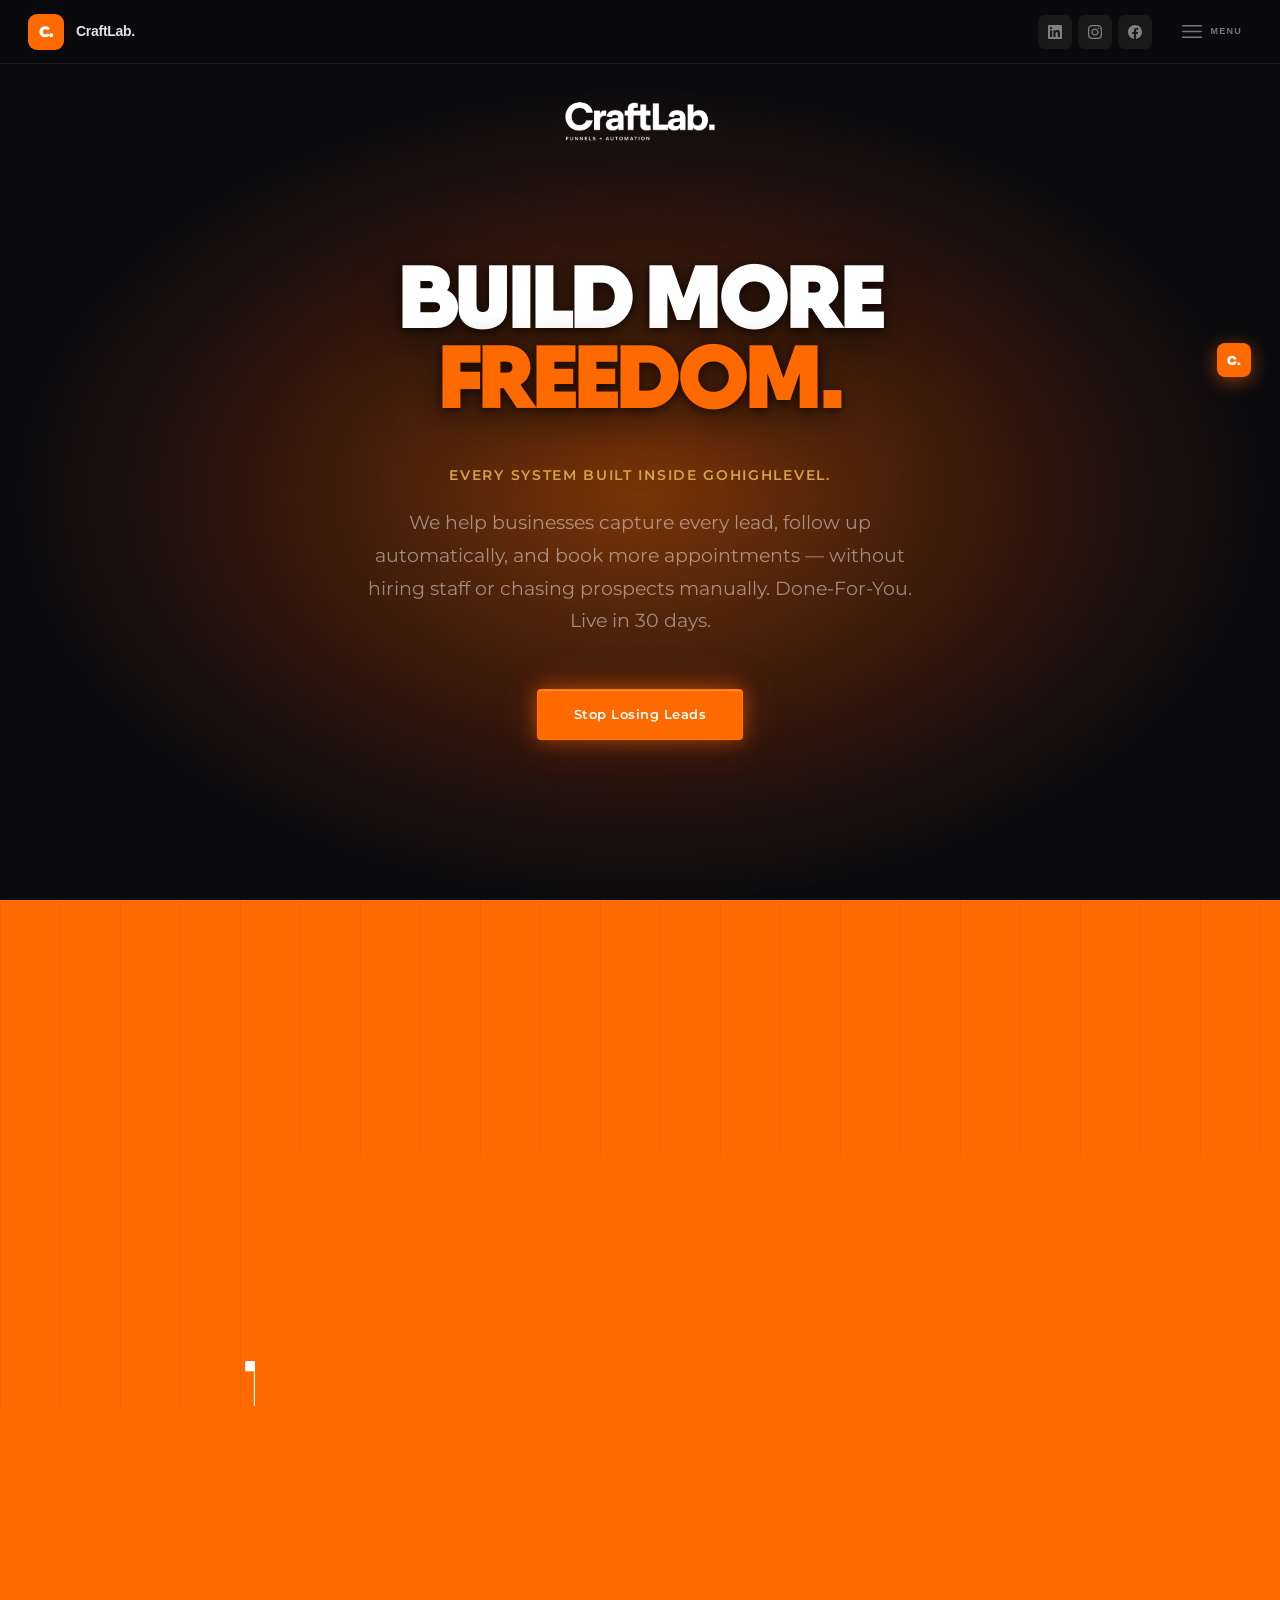
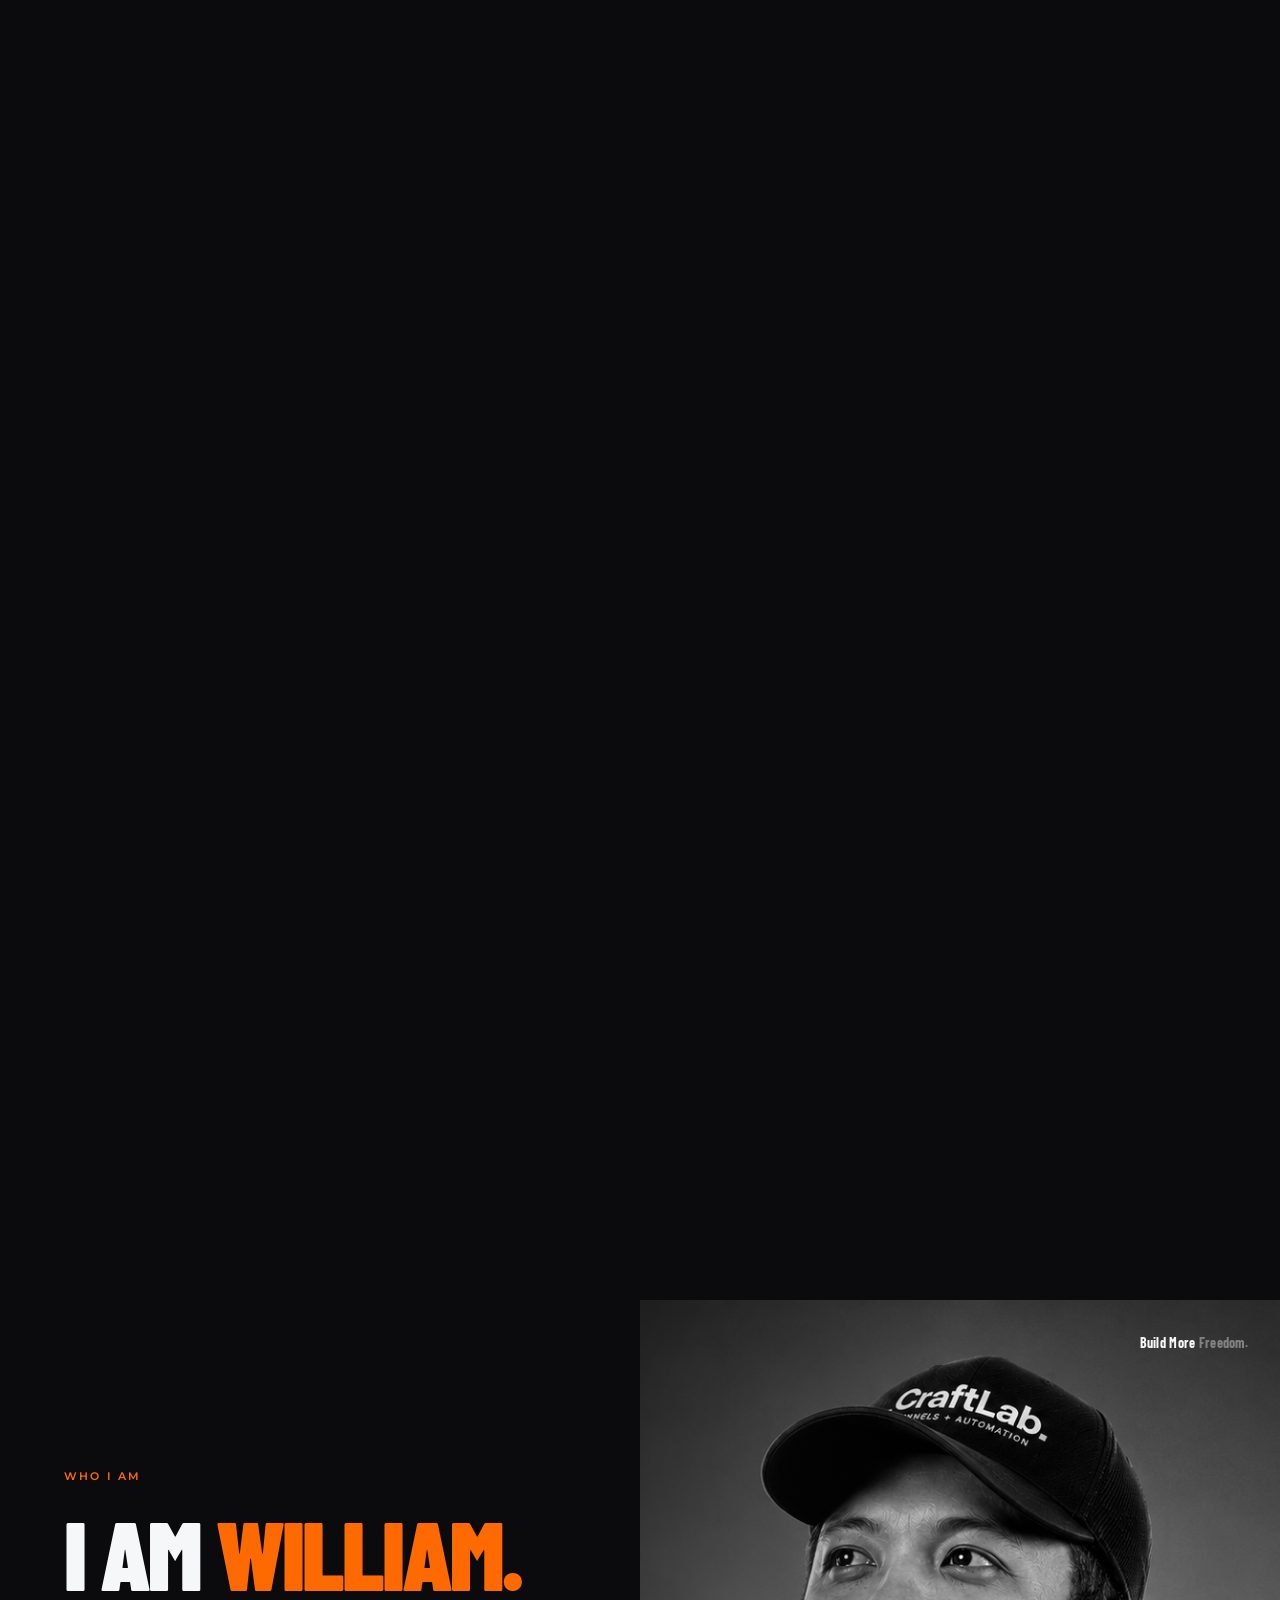
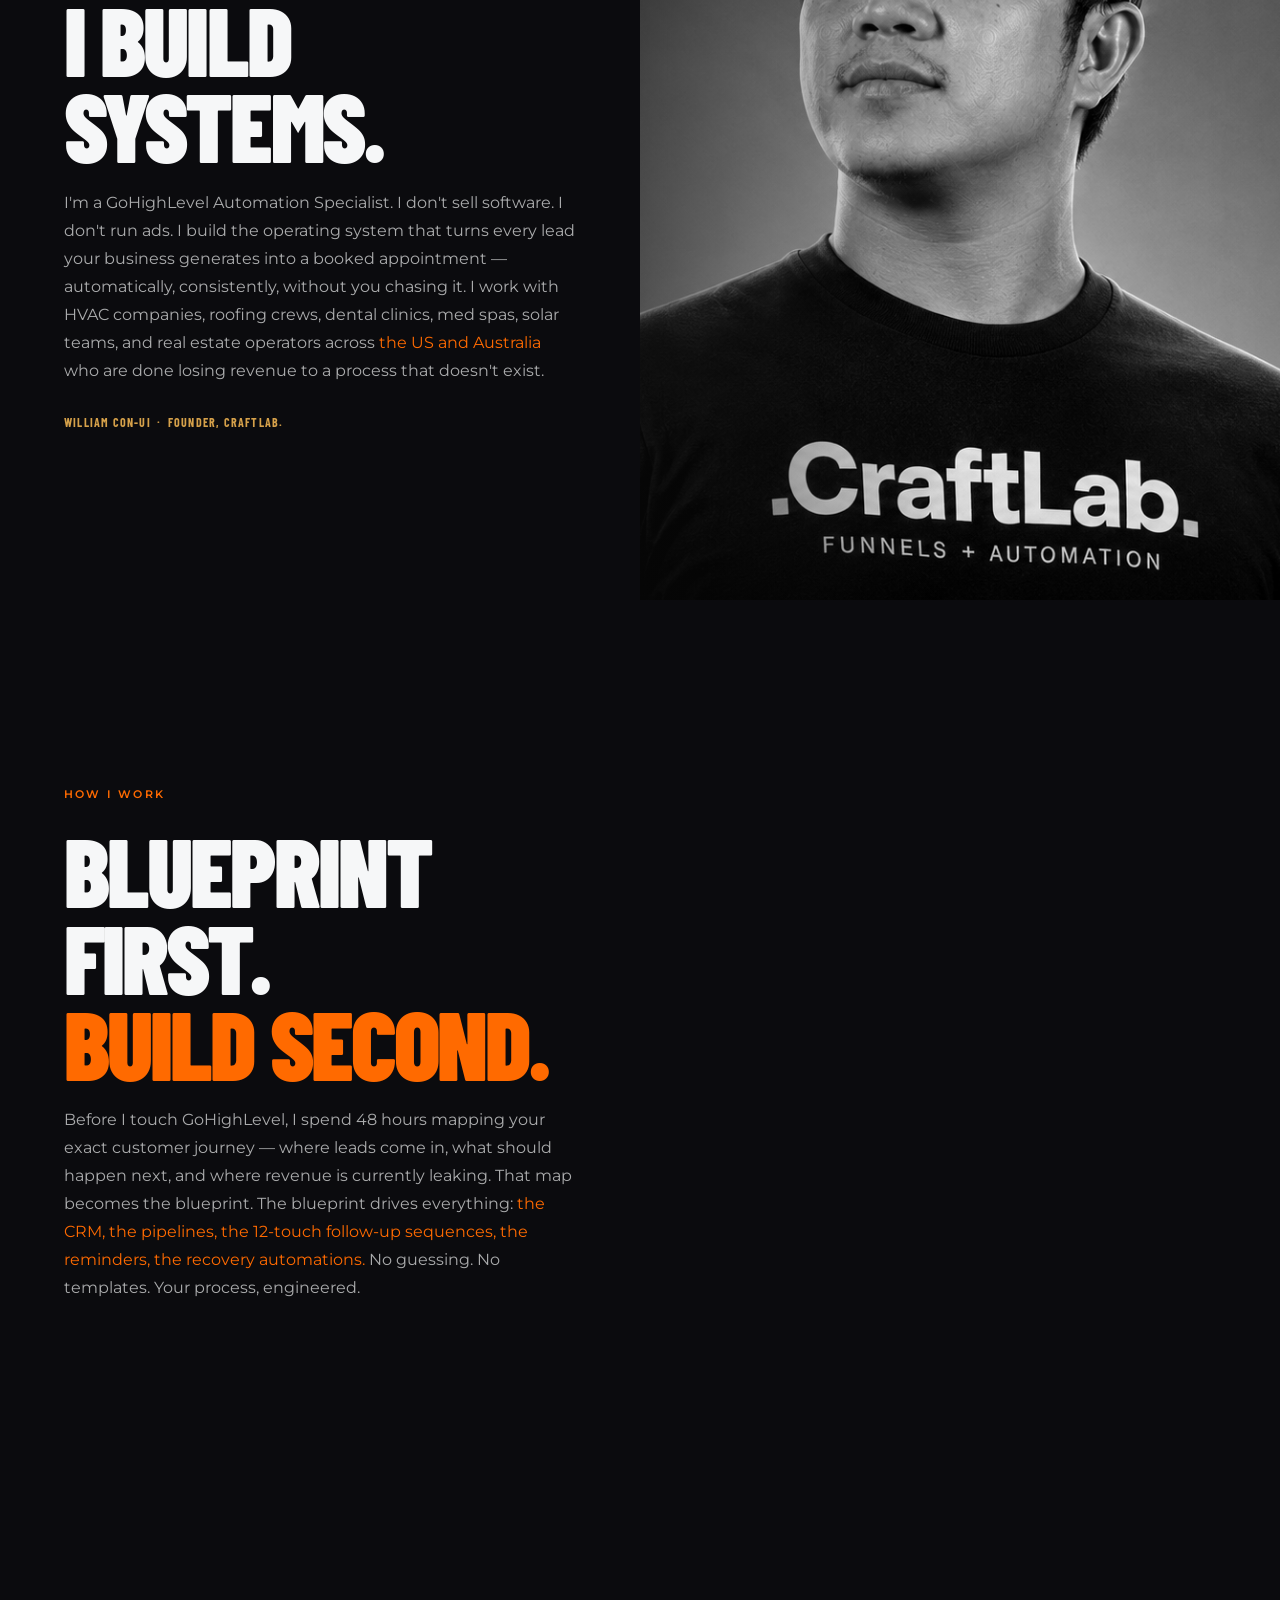
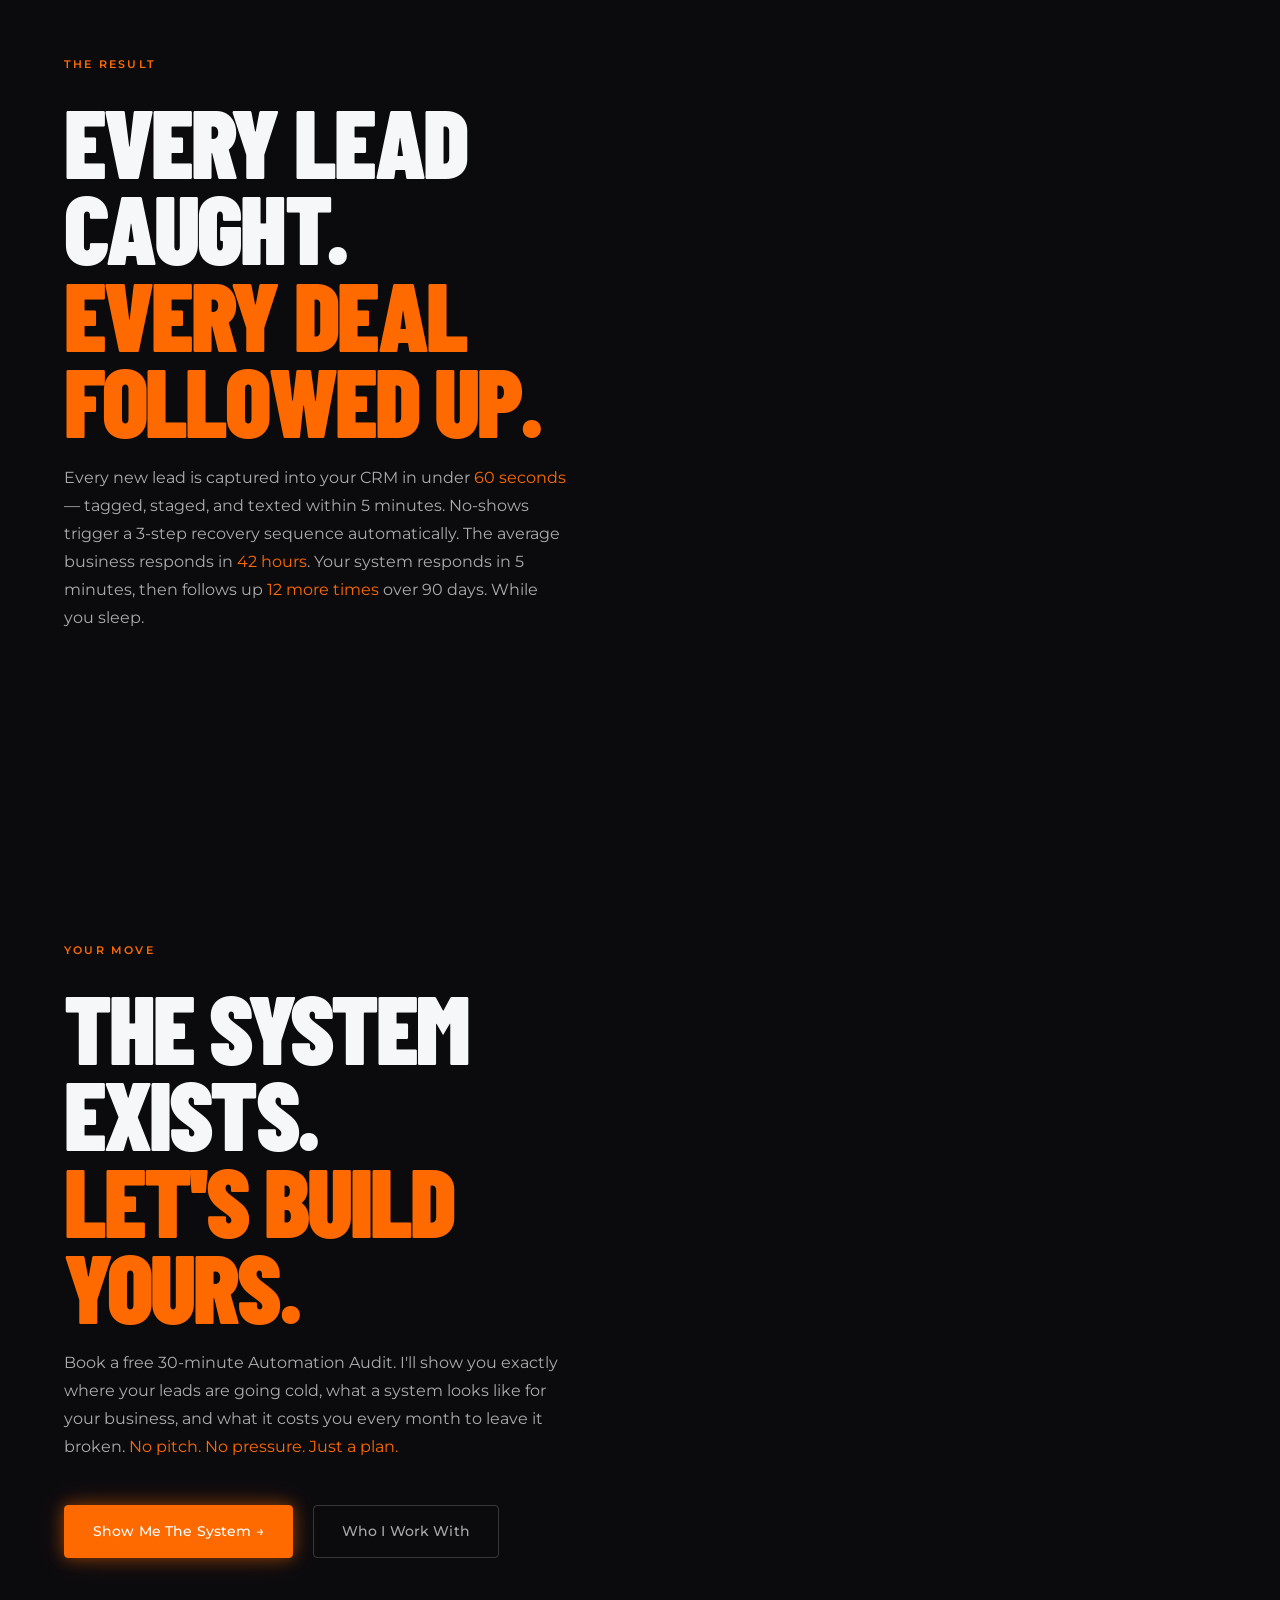
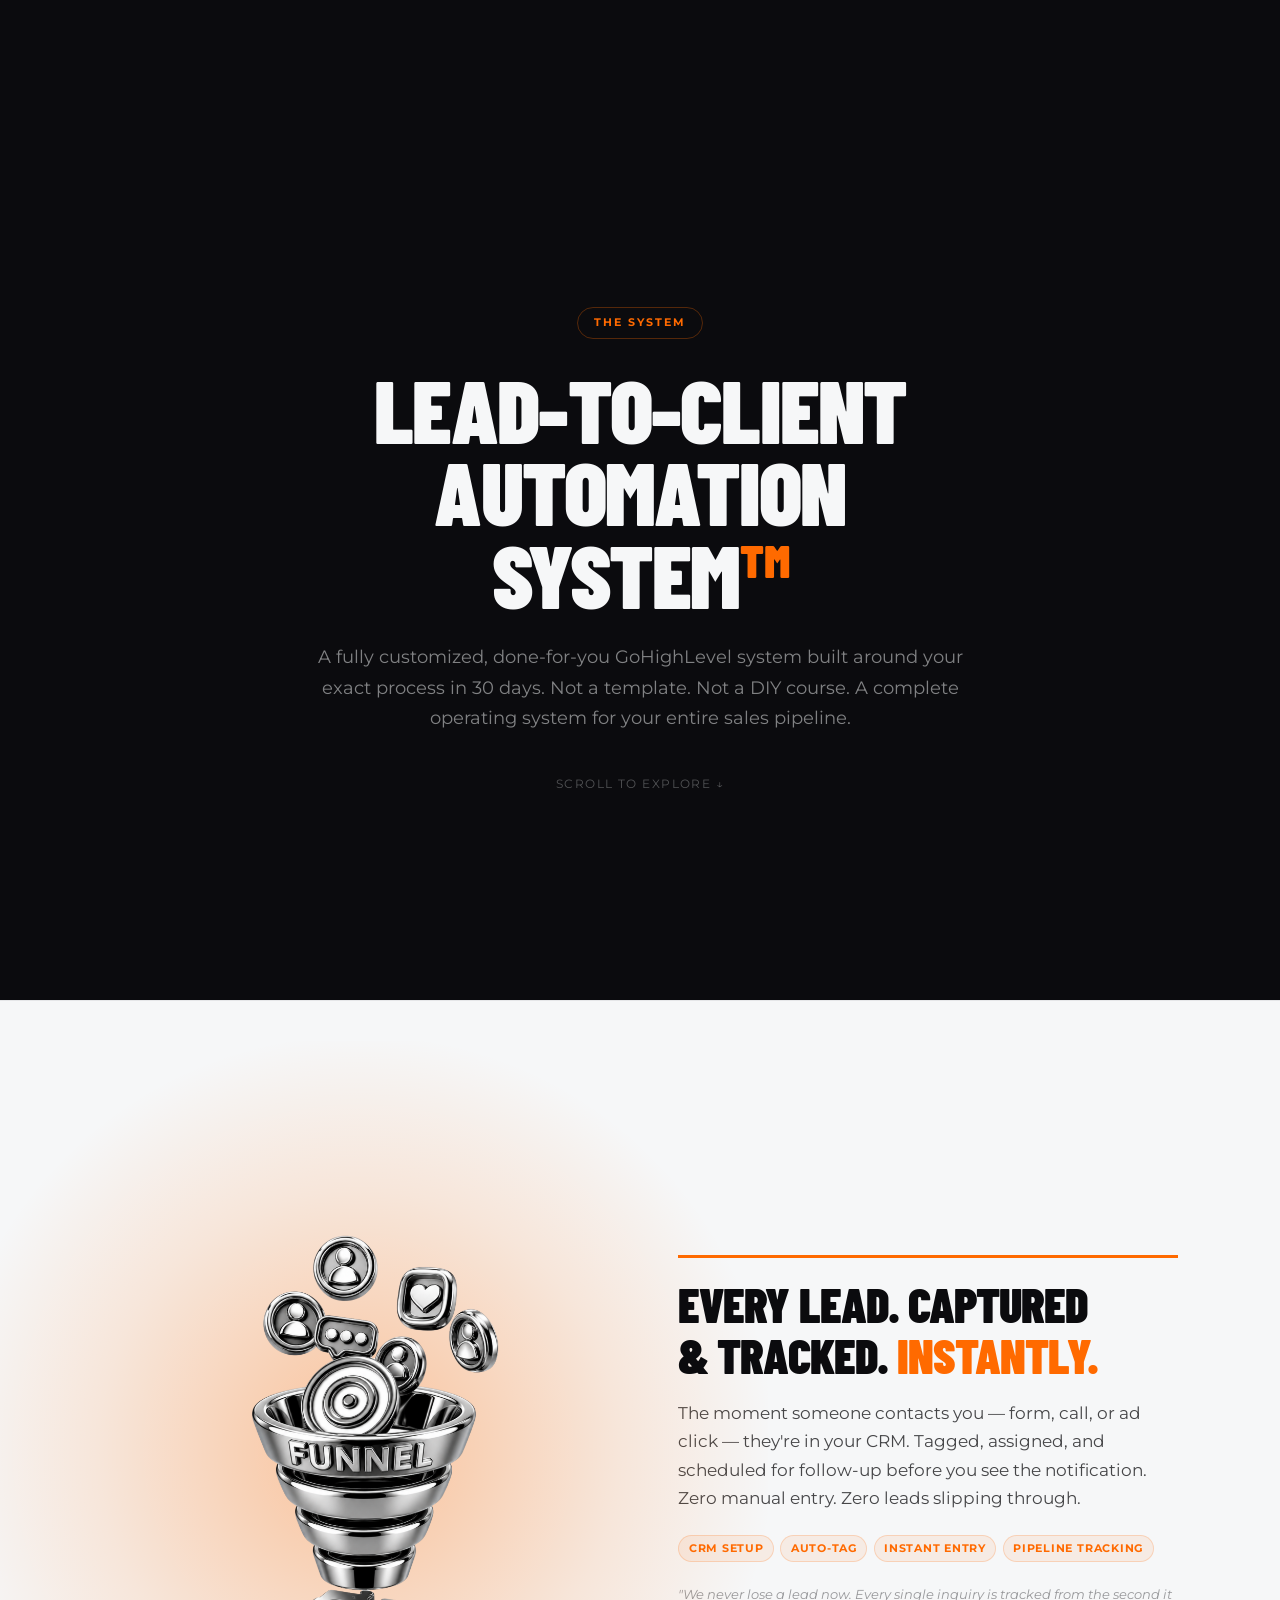
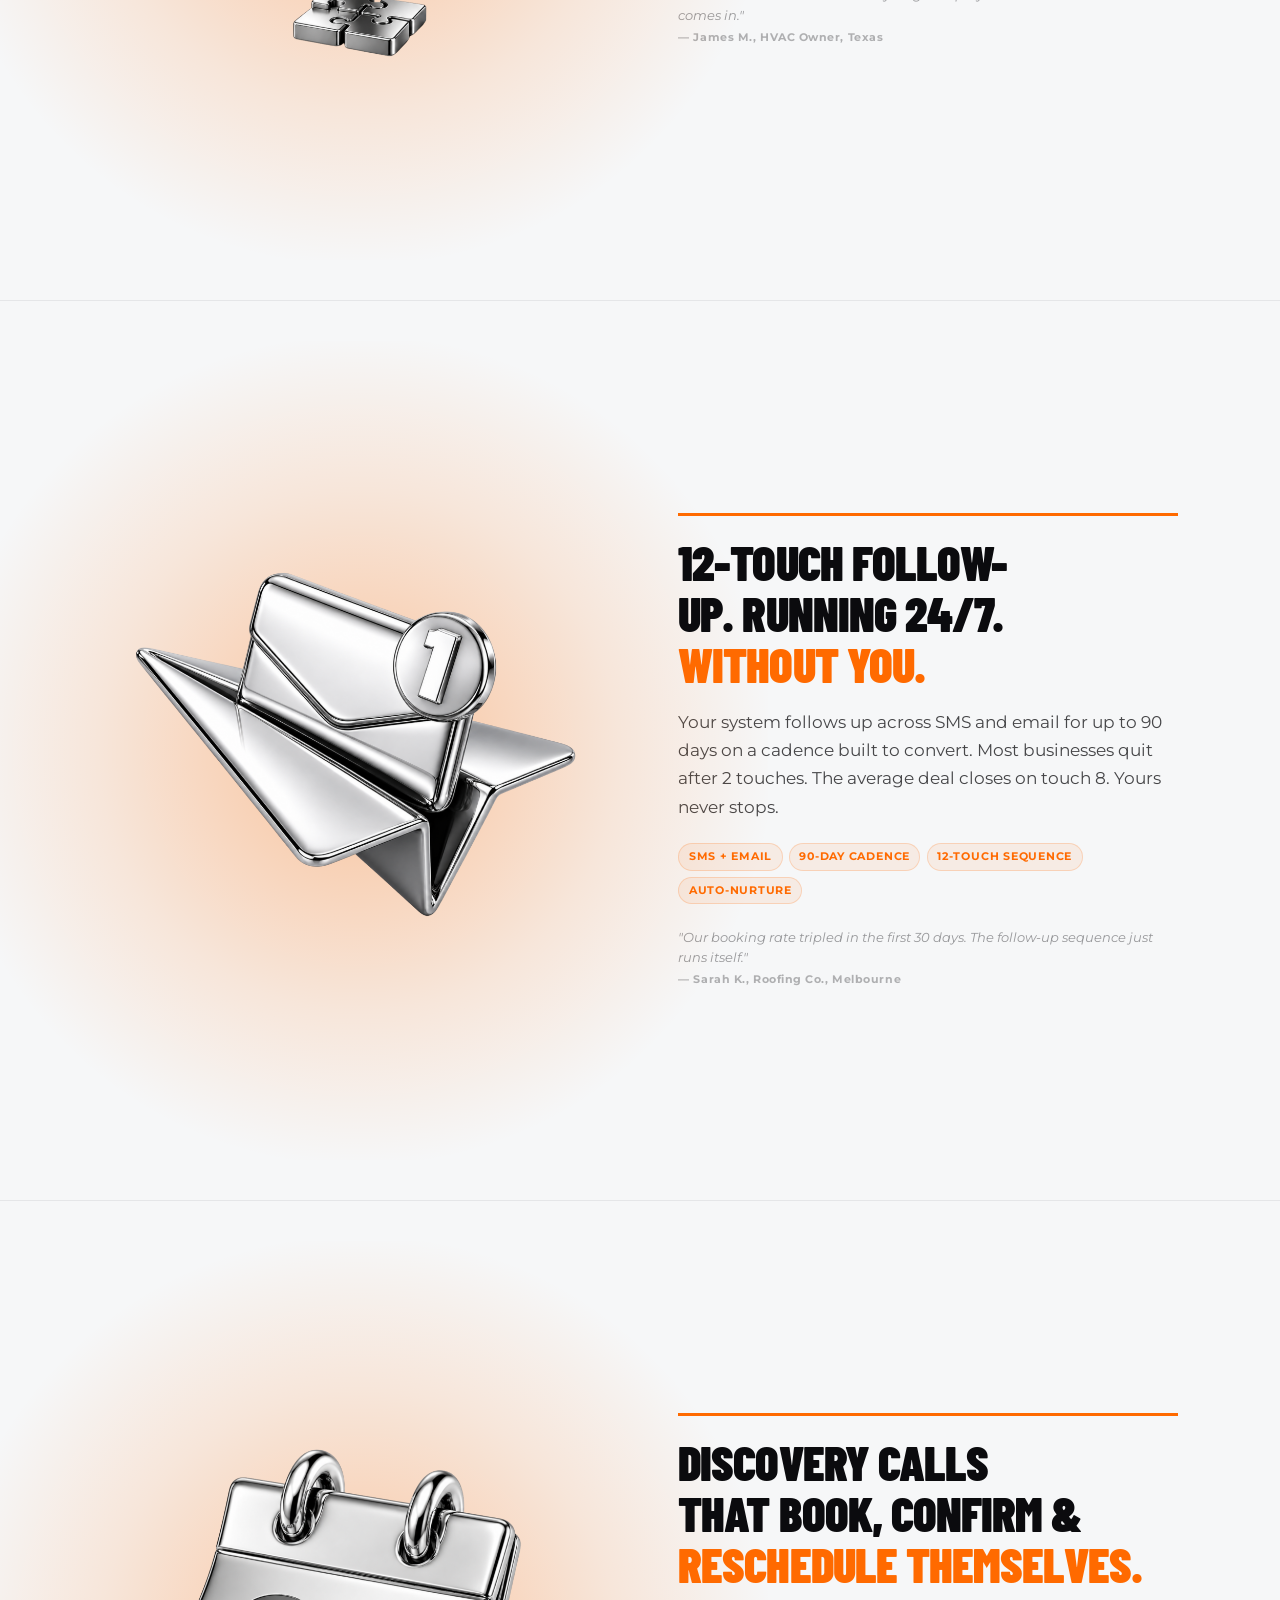
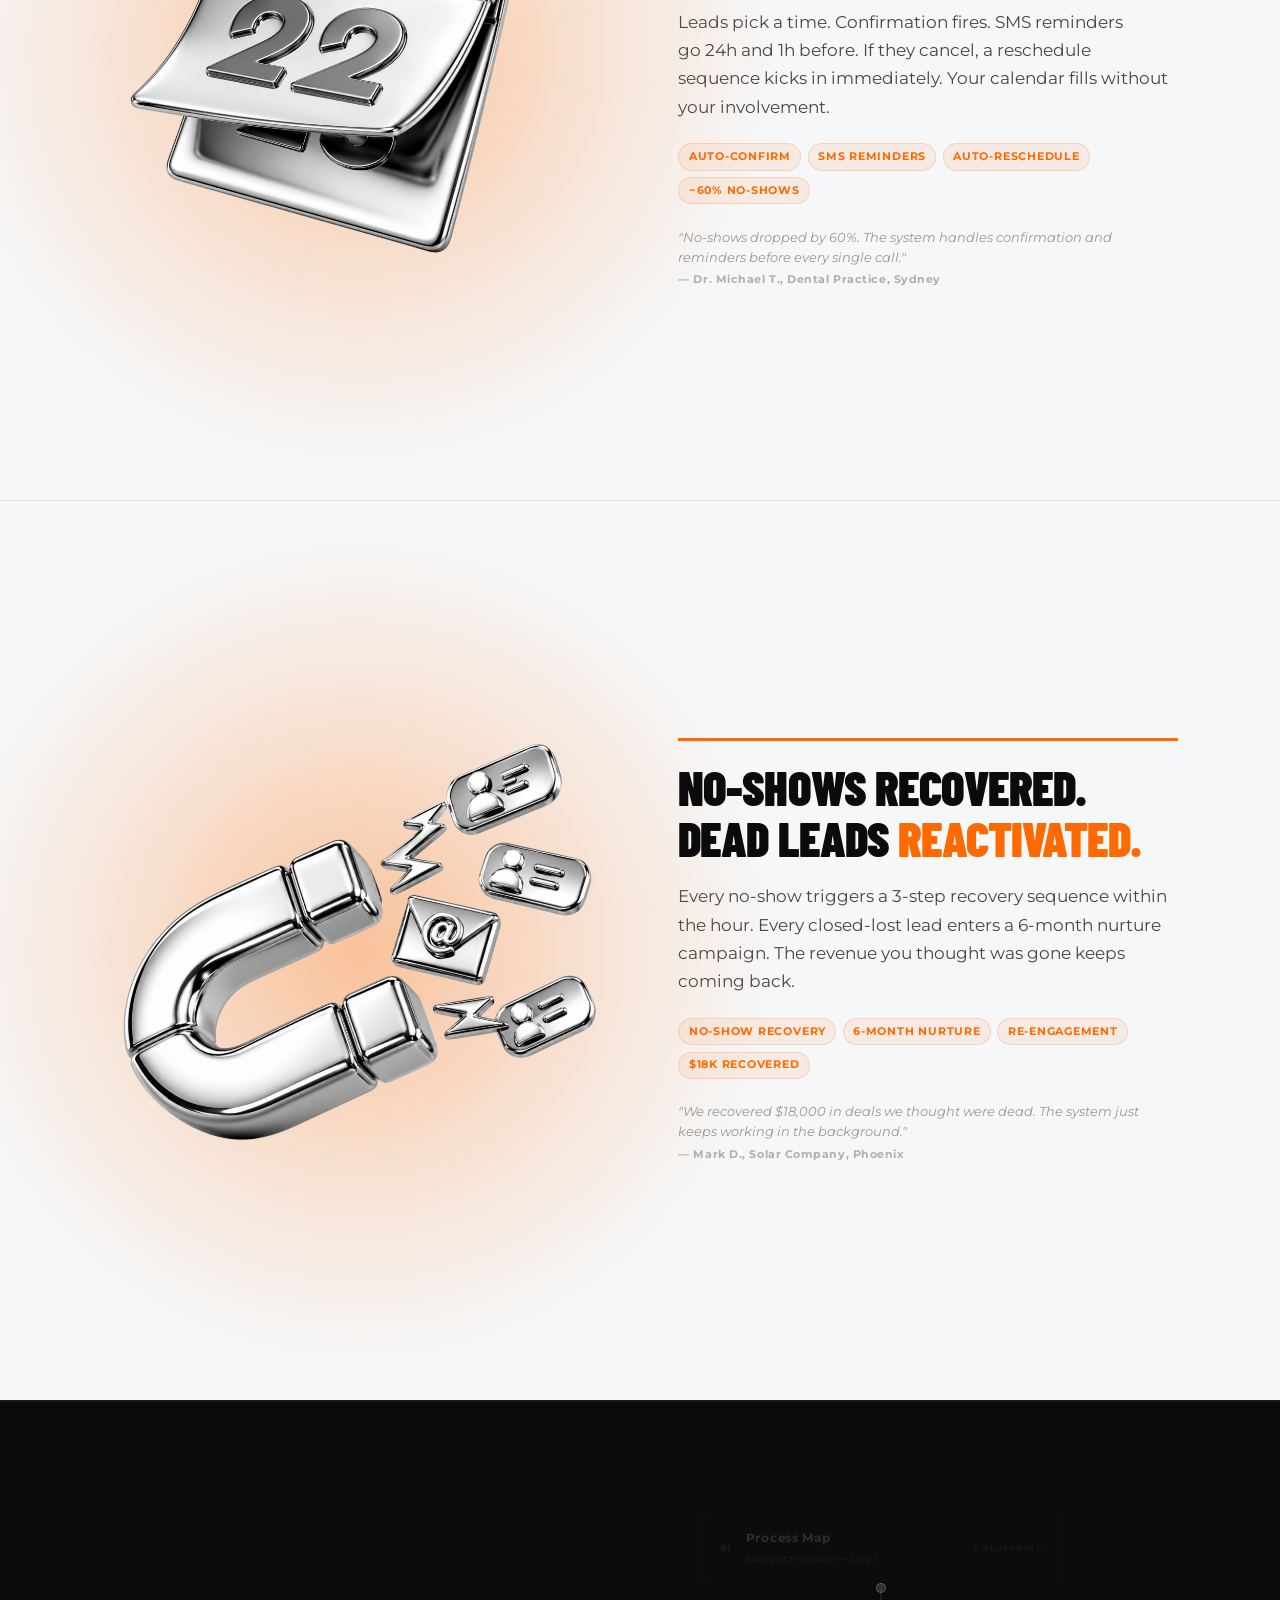
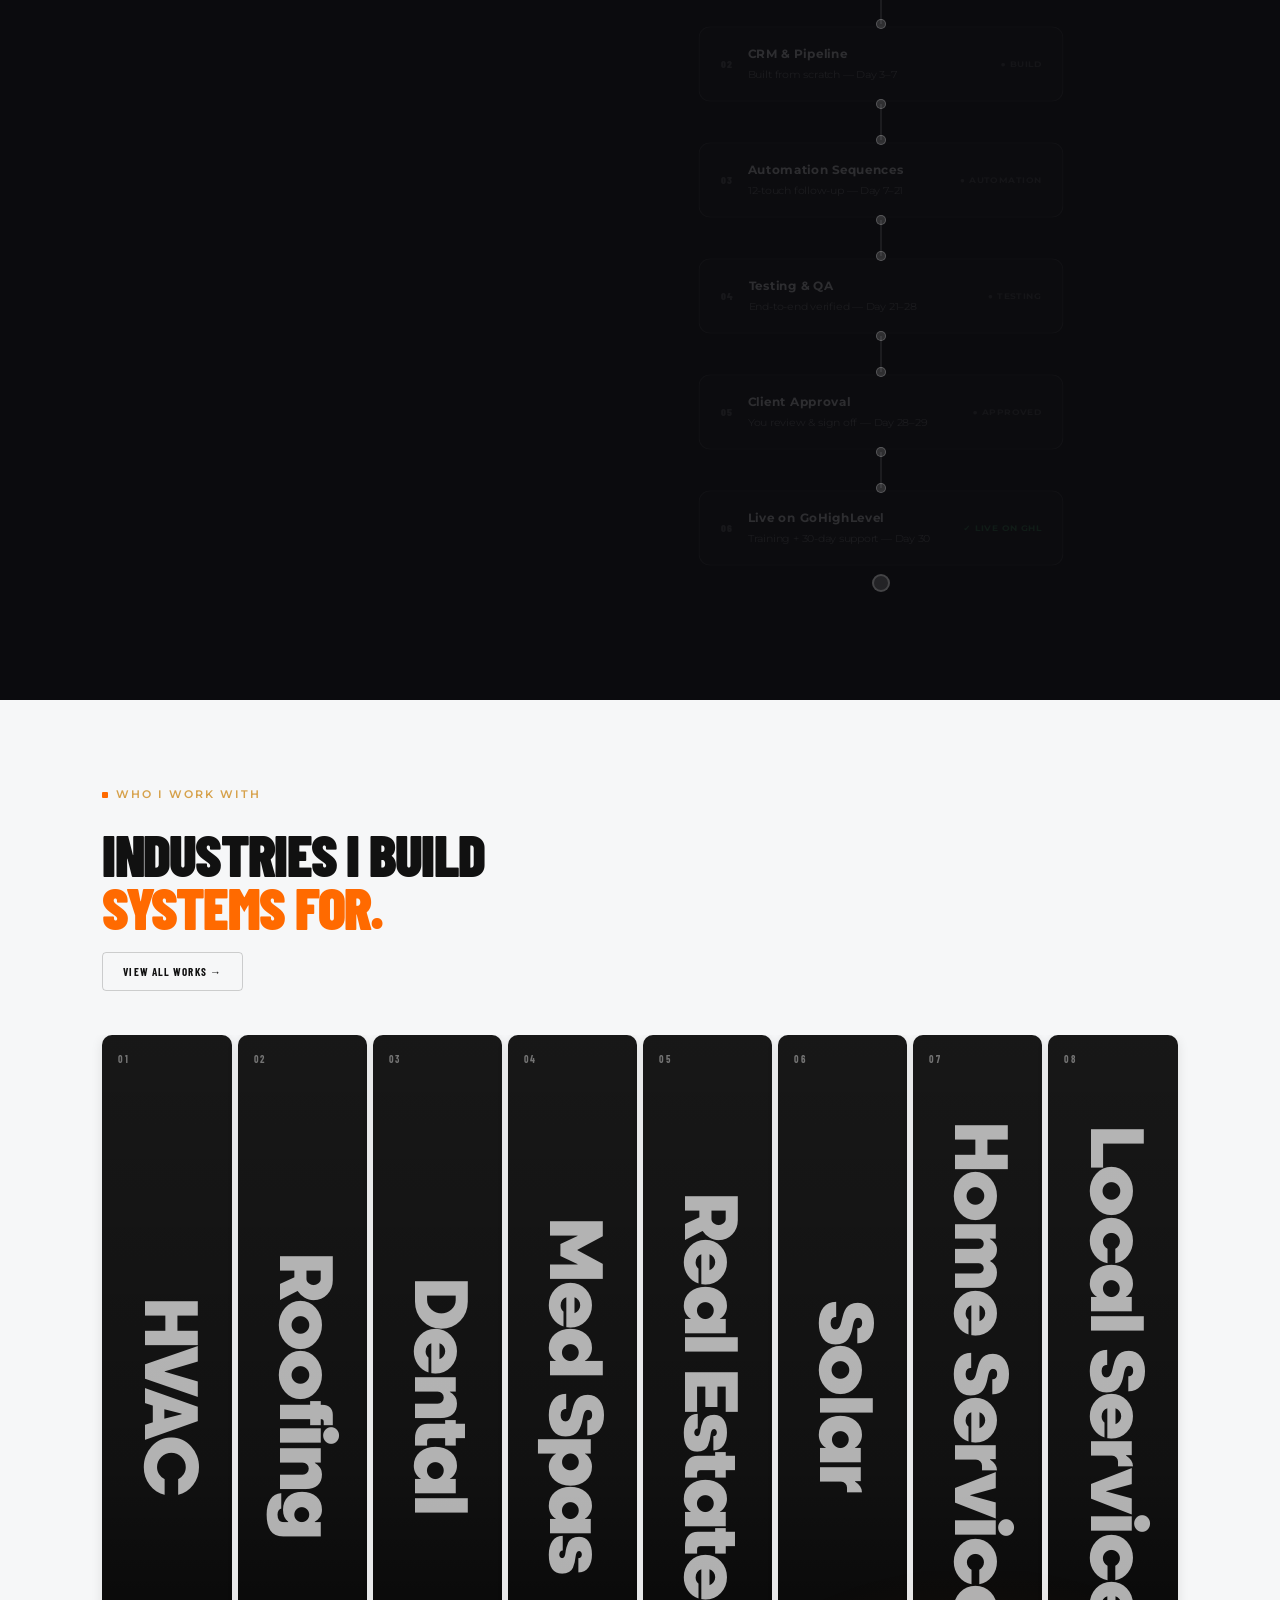
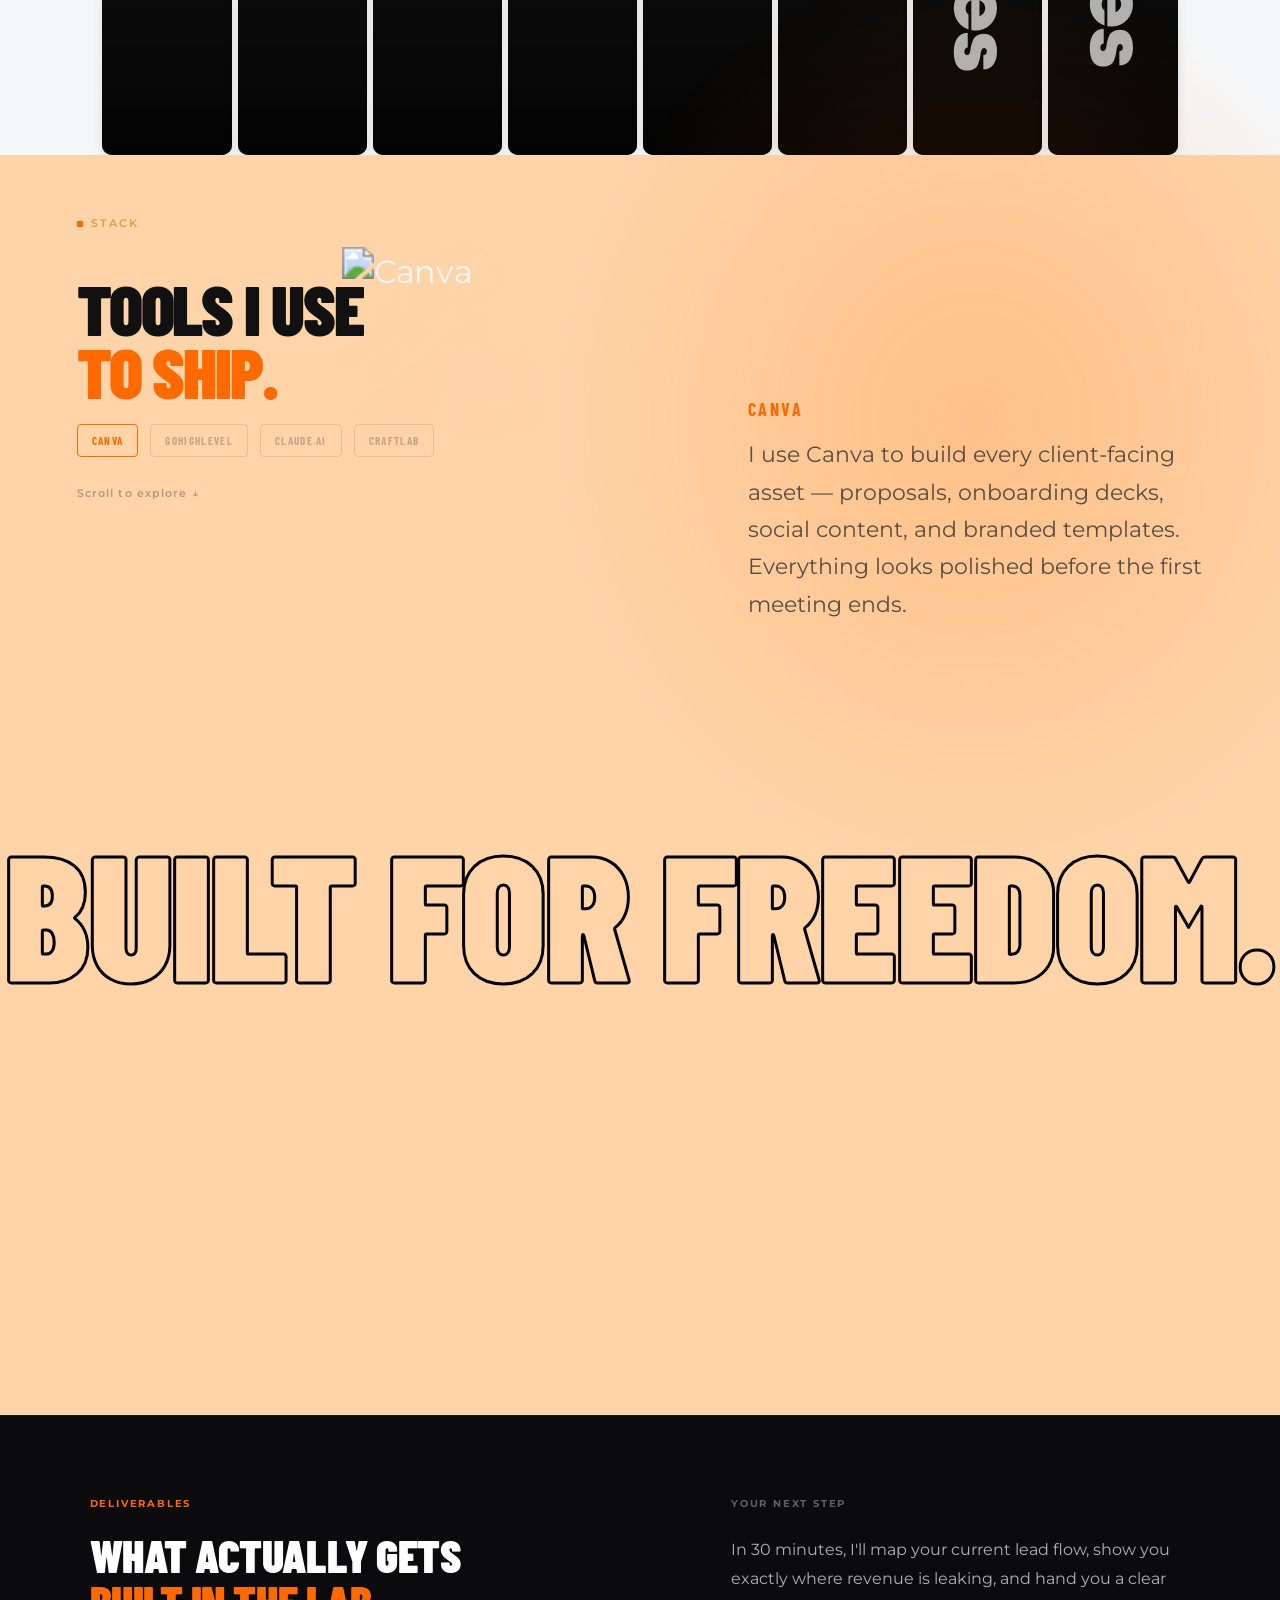
==== commit 4b29c1f2: "Portfolio page overhaul: carousel filter nav, rnav parity, UI cleanup - Added Featured Work / Automa" ====
--- a/index.html
+++ b/index.html
@@ -648,59 +648,15 @@
         <span class="dlv-right-label">Your Next Step</span>
         <p class="dlv-right-desc">In 30 minutes, I'll map your current lead flow, show you exactly where revenue is leaking, and hand you a clear system blueprint that fixes it. Whether we work together or not — you leave with a plan worth acting on.</p>
         <a href="booking.html" class="dlv-btn">Book Your Free Audit →</a>
-        <div class="dlv-guarantee">
-          <span class="dlv-guarantee__icon">✦</span>
-          <div>
-            <p class="dlv-guarantee__title">30-Day Delivery Guarantee</p>
-            <p class="dlv-guarantee__text">Your complete system goes live within 30 days. Built, tested, and handed over. We don't miss deadlines. That's not a policy — it's how we work.</p>
-          </div>
-        </div>
         <p class="dlv-scarcity">— Only 3 client spots open per month —</p>
       </div>
 
     </div>
   </section>
 
-  <!-- Stats Band -->
-  <section class="cta-stats-band">
-    <div class="cta-stat">
-      <span class="cta-stat__num">5 min</span>
-      <span class="cta-stat__label">First follow-up after every lead submission</span>
-    </div>
-    <div class="cta-stat__div"></div>
-    <div class="cta-stat">
-      <span class="cta-stat__num">12×</span>
-      <span class="cta-stat__label">Automated touchpoints over 90 days</span>
-    </div>
-    <div class="cta-stat__div"></div>
-    <div class="cta-stat">
-      <span class="cta-stat__num">100%</span>
-      <span class="cta-stat__label">Done-for-you. You focus on the work, we build the system</span>
-    </div>
-  </section>
-
   <!-- FOOTER -->
-  <footer class="footer">
-    <div class="container">
-      <div class="footer__top">
-        <div class="footer__brand">
-          <img src="images/Craftlab logo.png" alt="CraftLab." class="footer__logo-img" />
-        </div>
-        <nav class="footer__nav">
-          <a href="#system">System</a>
-          <a href="#process">Process</a>
-          <a href="#who">Industries</a>
-          <a href="portfolio.html">All Works</a>
-          <a href="#about">About</a>
-          <a href="booking.html">Book Audit</a>
-        </nav>
-      </div>
-      <div class="footer__line"></div>
-      <div class="footer__bottom">
-        <span>© 2026 CraftLab. All rights reserved.</span>
-        <a href="mailto:william@craftlab.com">william@craftlab.com</a>
-      </div>
-    </div>
+  <footer class="port-foot">
+    <span class="port-foot__copy">© 2026 CraftLab.</span>
   </footer>
 
 
@@ -711,35 +667,29 @@
 
   <!-- RIGHT SIDE NAV -->
   <nav class="rnav" id="rnav" aria-label="Section navigation">
-    <a href="#home"        class="rnav__item active" data-section="home"    aria-label="Home">
-      <i class="ph ph-house"></i>
+    <a href="#home"          class="rnav__item rnav__item--logo active" data-section="home"  aria-label="Home">
+      <span class="rnav__c">C.</span>
       <span class="rnav__tip">Home</span>
     </a>
-    <a href="#system"      class="rnav__item"        data-section="system"  aria-label="System">
+    <a href="#system"        class="rnav__item"        data-section="system" aria-label="System">
       <i class="ph ph-gear"></i>
       <span class="rnav__tip">System</span>
     </a>
-    <a href="#process"     class="rnav__item"        data-section="process" aria-label="Process">
-      <i class="ph ph-arrows-clockwise"></i>
-      <span class="rnav__tip">Process</span>
-    </a>
-    <a href="#who"         class="rnav__item"        data-section="who"     aria-label="Industries">
-      <i class="ph ph-buildings"></i>
-      <span class="rnav__tip">Industries</span>
-    </a>
-    <a href="portfolio.html" class="rnav__item"                               aria-label="All Works">
+    <a href="portfolio.html" class="rnav__item"                              aria-label="All Works">
       <i class="ph ph-briefcase"></i>
       <span class="rnav__tip">All Works</span>
     </a>
-    <a href="#about"       class="rnav__item"        data-section="about"   aria-label="About">
+    <a href="#about"         class="rnav__item"        data-section="about" aria-label="About">
       <i class="ph ph-user"></i>
       <span class="rnav__tip">About</span>
     </a>
-    <a href="booking.html" class="rnav__item"                               aria-label="Book Audit">
-      <i class="ph ph-calendar-check"></i>
-      <span class="rnav__tip">Book Audit</span>
-    </a>
   </nav>
+
+  <!-- FLOATING BACK TO TOP -->
+  <a href="#home" class="back-to-top" id="backToTop" aria-label="Back to top">
+    <svg width="14" height="14" viewBox="0 0 24 24" fill="none" stroke="currentColor" stroke-width="2.8" stroke-linecap="round" stroke-linejoin="round"><path d="M12 19V5M5 12l7-7 7 7"/></svg>
+    Back to Top
+  </a>
 
 </body>
 </html>
--- a/style.css
+++ b/style.css
@@ -263,43 +263,67 @@
 /* ── Right side nav ── */
 .rnav {
   position: fixed;
-  right: 0;
+  right: 20px;
   top: 50%;
   transform: translateY(-50%);
   z-index: 900;
   display: flex;
   flex-direction: column;
   align-items: center;
-  gap: 4px;
-  padding: 10px 6px;
-  background: rgba(11,11,14,0.72);
-  backdrop-filter: blur(14px);
-  -webkit-backdrop-filter: blur(14px);
-  border: 1px solid rgba(255,255,255,0.07);
-  border-right: none;
-  border-radius: 12px 0 0 12px;
+  gap: 8px;
+  padding: 0;
+  background: none;
+  backdrop-filter: none;
+  -webkit-backdrop-filter: none;
+  border: none;
+  border-radius: 0;
 }
 
 .rnav__item {
   position: relative;
-  width: 40px; height: 40px;
+  width: 52px; height: 52px;
   display: flex; align-items: center; justify-content: center;
-  color: rgba(255,255,255,0.35);
-  border-radius: 8px;
+  color: rgba(255,255,255,0.28);
+  border-radius: 10px;
   text-decoration: none;
-  font-size: 18px;
-  transition: color 0.18s, background 0.18s;
+  font-size: 24px;
+  transition: color 0.18s, background 0.18s, transform 0.18s;
 }
 @media (hover: hover) {
   .rnav__item:hover {
     color: rgba(255,255,255,0.9);
-    background: rgba(255,255,255,0.07);
+    background: rgba(255,255,255,0.06);
+    transform: scale(1.35);
   }
   .rnav__item:hover .rnav__tip { opacity: 1; transform: translateX(0); pointer-events: none; }
 }
 .rnav__item.active {
   color: var(--orange);
-  background: rgba(255,106,0,0.12);
+  background: none;
+}
+.rnav__item--logo { color: transparent; }
+.rnav__c {
+  width: 34px;
+  height: 34px;
+  background: #FF6A00;
+  border-radius: 8px;
+  display: flex;
+  align-items: center;
+  justify-content: center;
+  font-family: 'QanelasHeavy', 'Barlow Condensed', sans-serif;
+  font-size: 13px;
+  font-weight: 900;
+  color: #fff;
+  letter-spacing: -0.02em;
+  line-height: 1;
+  transition: box-shadow 0.18s;
+  flex-shrink: 0;
+}
+.rnav__item--logo:hover .rnav__c {
+  box-shadow: 0 4px 18px rgba(255,106,0,0.5);
+}
+.rnav__item--logo.active .rnav__c {
+  box-shadow: 0 4px 18px rgba(255,106,0,0.5);
 }
 
 .rnav__tip {
@@ -2981,14 +3005,6 @@
 /* ══════════════════════════════════════════
    CTA 2 — Stats band
 ══════════════════════════════════════════ */
-.cta-stats-band {
-  background: #111113;
-  display: flex;
-  align-items: center;
-  padding: 56px 8%;
-  border-top: 1px solid rgba(255,255,255,0.07);
-  border-bottom: 1px solid rgba(255,255,255,0.07);
-}
 
 /* ══════════════════════════════════════════
    CTA 3 — Deliverables + Booking
@@ -3216,35 +3232,6 @@
   border-top: 1px solid rgba(255,255,255,0.1);
   border-bottom: 1px solid rgba(255,255,255,0.1);
 }
-.cta-stat {
-  flex: 1;
-  display: flex;
-  flex-direction: column;
-  gap: 6px;
-}
-.cta-stat__num {
-  font-family: 'Barlow Condensed', var(--font-h);
-  font-size: clamp(42px, 6vw, 88px);
-  font-weight: 900;
-  line-height: 1;
-  color: var(--orange);
-  text-transform: uppercase;
-  letter-spacing: -0.02em;
-}
-.cta-stat__label {
-  font-family: var(--font-b);
-  font-size: 12px;
-  color: rgba(255,255,255,0.8);
-  line-height: 1.4;
-  max-width: 22ch;
-}
-.cta-stat__div {
-  width: 1px;
-  height: 60px;
-  background: rgba(255,255,255,0.12);
-  margin: 0 5%;
-  flex-shrink: 0;
-}
 
 /* — Two-column body — */
 .cta-block__body {
@@ -3372,7 +3359,6 @@
 @media (max-width: 768px) {
   .cta-block__hero { padding: 60px 24px 0; }
   .cta-block__stats { flex-direction: column; align-items: flex-start; padding: 36px 24px; gap: 28px; }
-  .cta-stat__div { display: none; }
   .cta-block__body { grid-template-columns: 1fr; }
   .cta-block__left { border-right: none; border-bottom: 1px solid rgba(0,0,0,0.12); padding: 36px 24px; }
   .cta-block__right { padding: 36px 24px 60px; }
@@ -3489,18 +3475,6 @@
   margin-bottom: 40px;
 }
 .dlv-btn:hover { background: transparent; color: var(--orange); }
-.dlv-guarantee {
-  display: flex;
-  gap: 16px;
-  align-items: flex-start;
-  padding: 22px;
-  border: 1px solid rgba(255,106,0,0.2);
-  background: rgba(255,106,0,0.04);
-  margin-bottom: 20px;
-}
-.dlv-guarantee__icon { color: var(--orange); font-size: 16px; flex-shrink: 0; margin-top: 2px; }
-.dlv-guarantee__title { font-family: var(--font-b); font-weight: 700; font-size: 13px; color: #fff; margin: 0 0 6px; }
-.dlv-guarantee__text { font-family: var(--font-b); font-size: 13px; line-height: 1.6; color: rgba(255,255,255,0.5); margin: 0; }
 .dlv-scarcity {
   font-family: var(--font-b);
   font-size: 11px;
@@ -3508,6 +3482,34 @@
   text-transform: uppercase;
   color: rgba(255,255,255,0.25);
 }
+.back-to-top {
+  position: fixed;
+  bottom: 36px;
+  left: 50%;
+  transform: translateX(-50%) translateY(20px);
+  display: inline-flex;
+  align-items: center;
+  gap: 8px;
+  font-family: 'QanelasHeavy', var(--font-h);
+  font-size: 13px;
+  font-weight: 900;
+  letter-spacing: 0.06em;
+  text-transform: uppercase;
+  color: #FF6A00;
+  text-decoration: none;
+  opacity: 0;
+  pointer-events: none;
+  z-index: 999;
+  transition: opacity 0.3s, transform 0.3s;
+}
+.back-to-top.visible {
+  opacity: 1;
+  pointer-events: auto;
+  transform: translateX(-50%) translateY(0);
+}
+.back-to-top:hover { opacity: 0.7; }
+.back-to-top svg { transition: transform 0.2s; }
+.back-to-top:hover svg { transform: translateY(-3px); }
 @media (max-width: 900px) {
   .dlv-section__inner { grid-template-columns: 1fr; gap: 48px; }
   .dlv-right { position: static; }
@@ -3535,19 +3537,20 @@
 /* ══════════════════════════════════════════
    FOOTER
 ══════════════════════════════════════════ */
-.footer { background:var(--black); border-top:1px solid rgba(255,255,255,0.05); padding:64px 0 40px; position:relative; z-index:10; }
-.footer__top { display:flex; justify-content:space-between; align-items:flex-start; margin-bottom:48px; flex-wrap:wrap; gap:32px; }
-.footer__brand { display:flex; flex-direction:column; gap:6px; }
-.footer__logo { font-family:var(--font-h); font-size:26px; font-weight:800; letter-spacing:-0.03em; }
-.footer__logo-img { height: 60px; width: auto; display: block; filter: brightness(0) invert(1); }
-.footer__tagline { font-size:10px; font-weight:500; letter-spacing:0.2em; color:var(--gold); text-transform:uppercase; }
-.footer__nav { display:flex; gap:28px; flex-wrap:wrap; align-items:center; }
-.footer__nav a { font-size:13px; color:rgba(246,247,248,0.58); transition: color 180ms var(--ease-out); }
-.footer__nav a:hover { color:var(--white); }
-.footer__line { height:1px; background:rgba(255,255,255,0.07); margin-bottom:28px; }
-.footer__bottom { display:flex; justify-content:space-between; font-size:12px; color:rgba(246,247,248,0.48); flex-wrap:wrap; gap:12px; }
-.footer__bottom a { color:rgba(246,247,248,0.48); transition: color 180ms var(--ease-out); }
-.footer__bottom a:hover { color:var(--orange); }
+.port-foot {
+  background: #0B0B0E;
+  padding: 28px 5%;
+  display: flex;
+  align-items: center;
+}
+.port-foot__copy {
+  font-family: 'QanelasHeavy', 'Barlow Condensed', sans-serif;
+  font-size: clamp(13px, 1.2vw, 16px);
+  font-weight: 900;
+  letter-spacing: -0.01em;
+  text-transform: uppercase;
+  color: rgba(246,247,248,0.22);
+}
 
 /* ══════════════════════════════════════════
    SCROLL ANIMATIONS
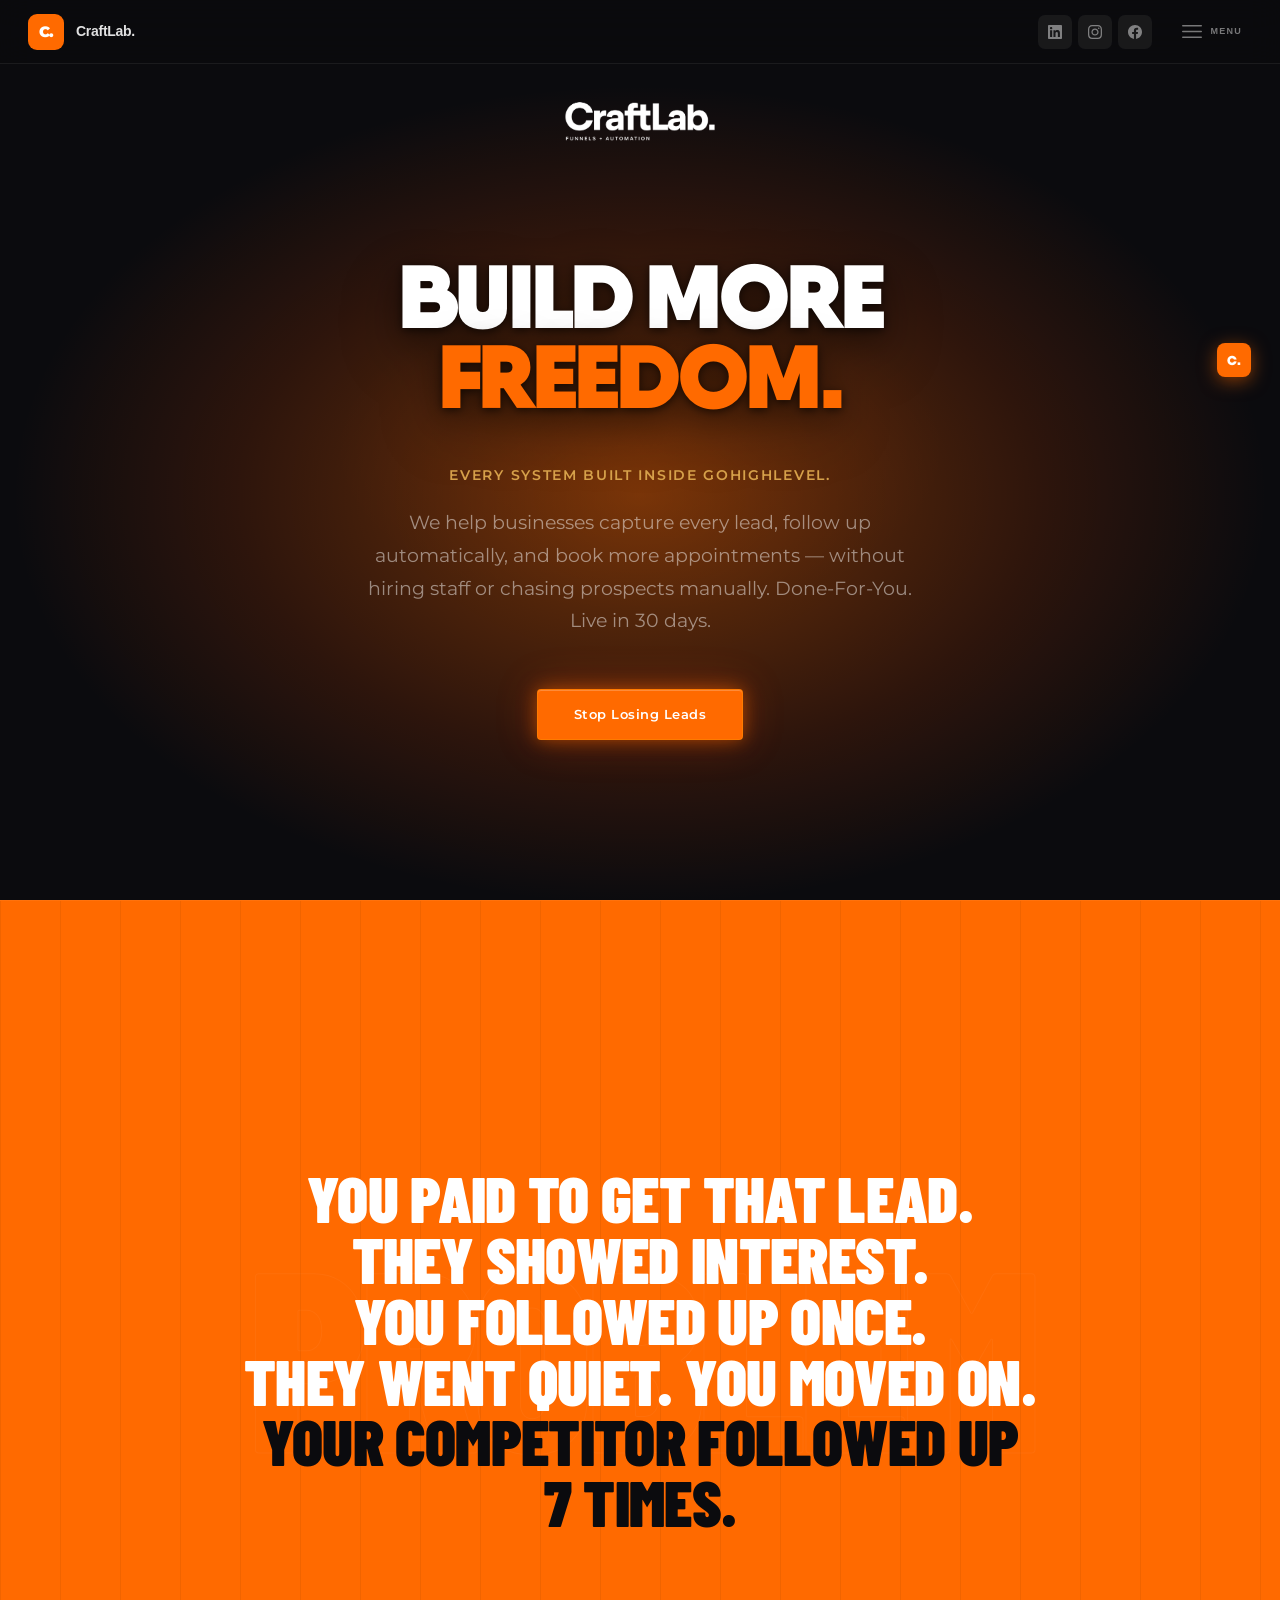
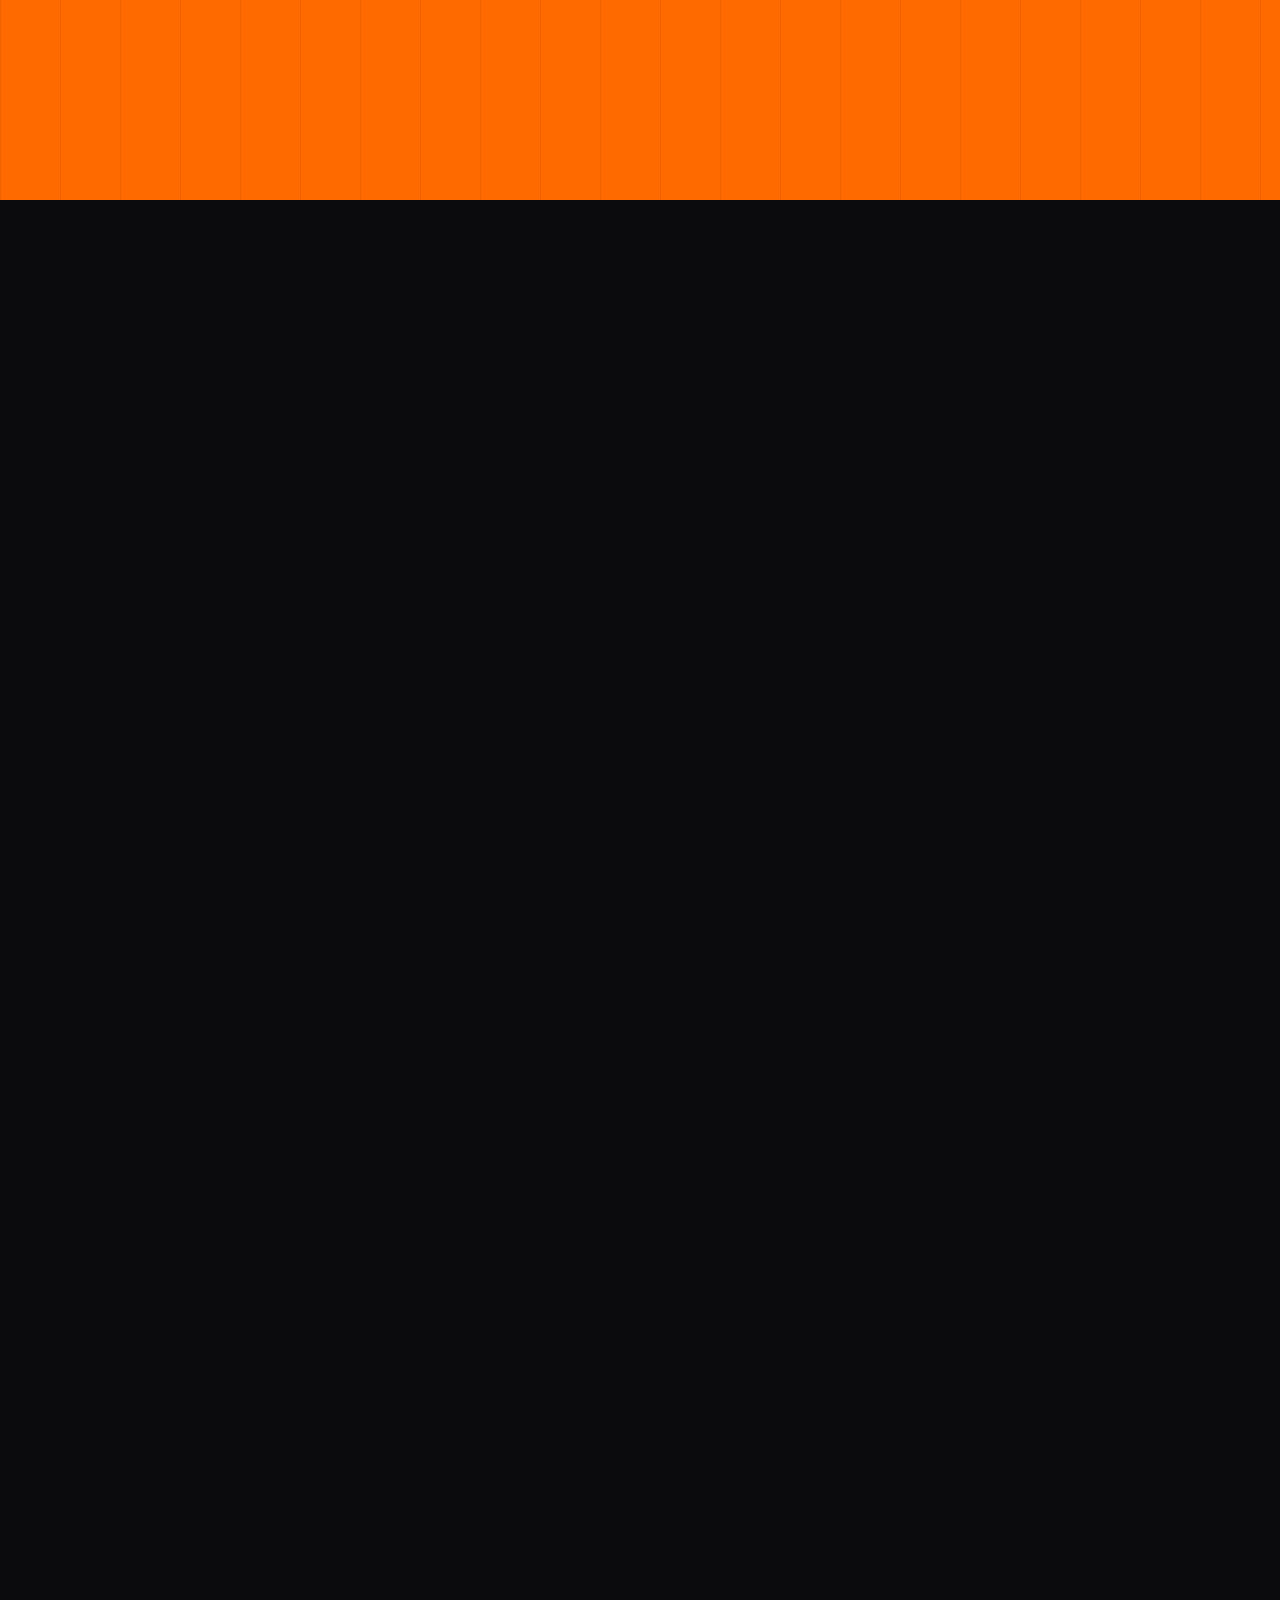
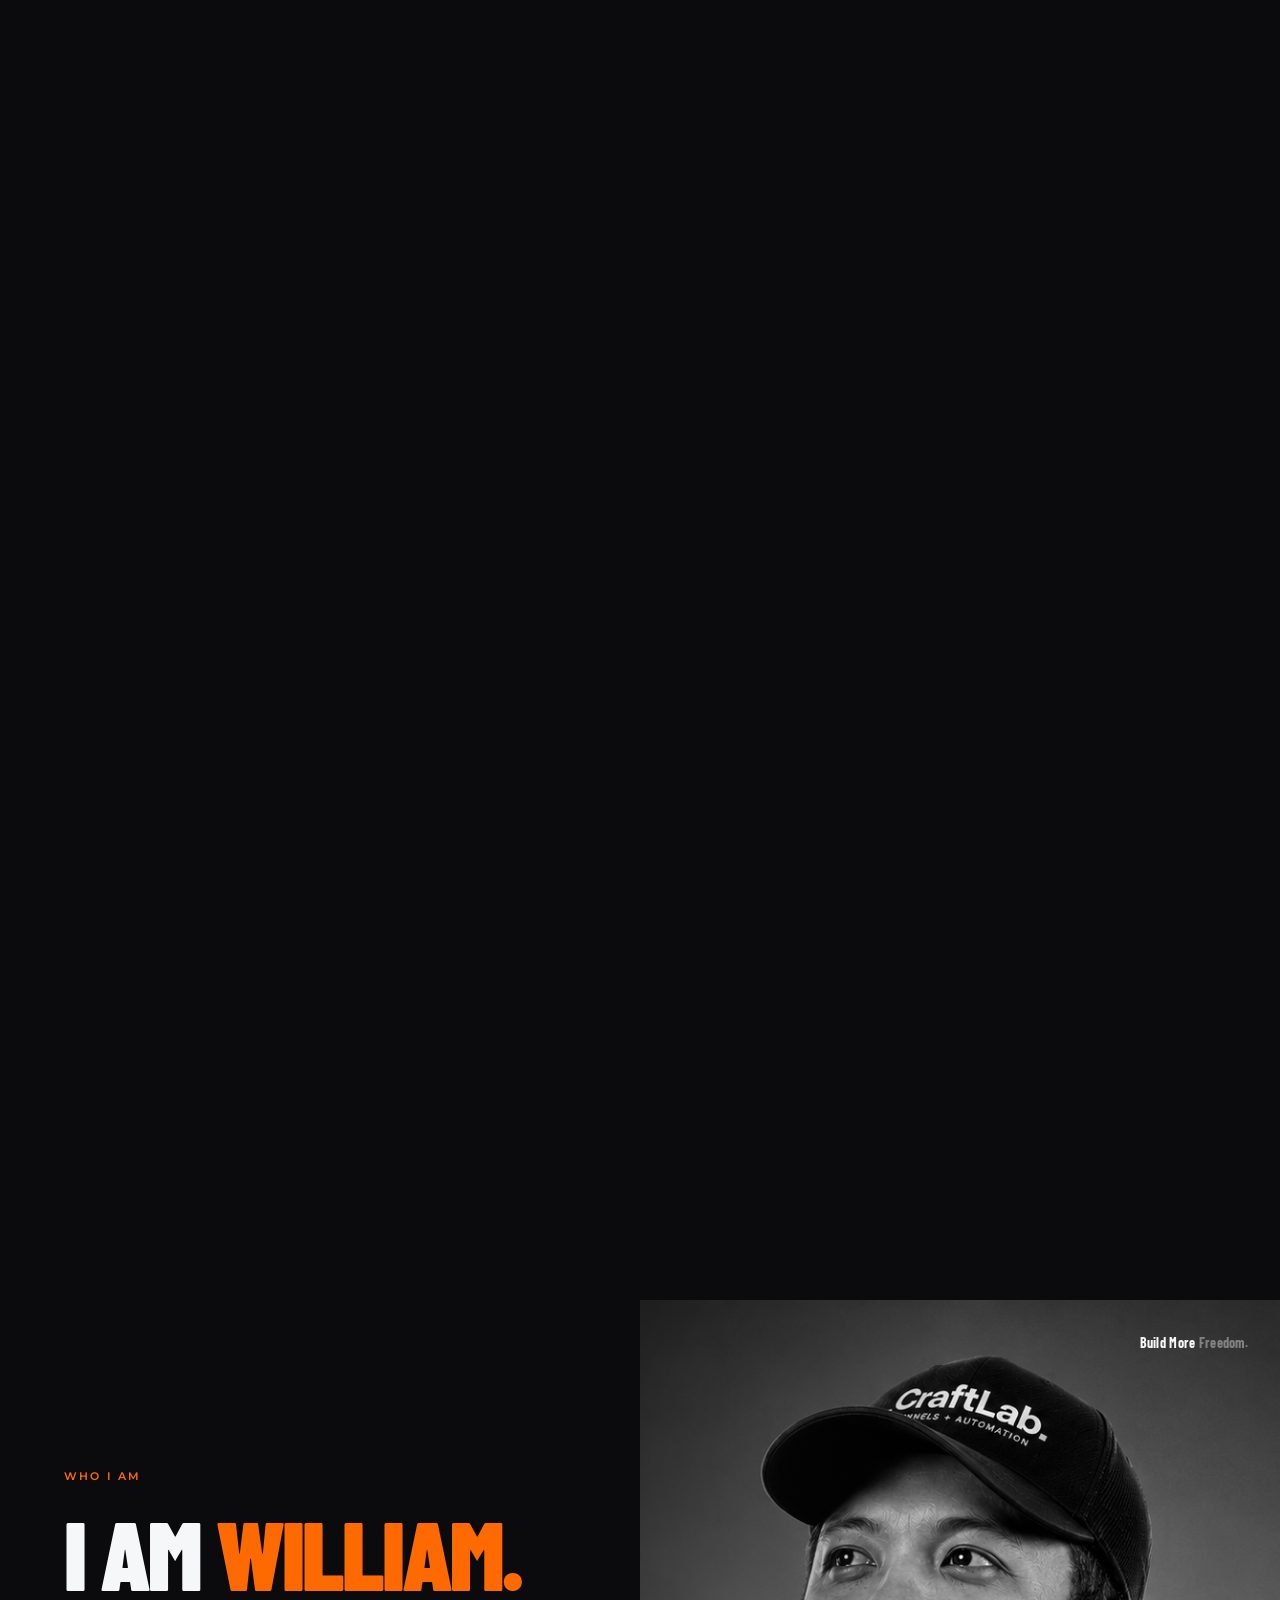
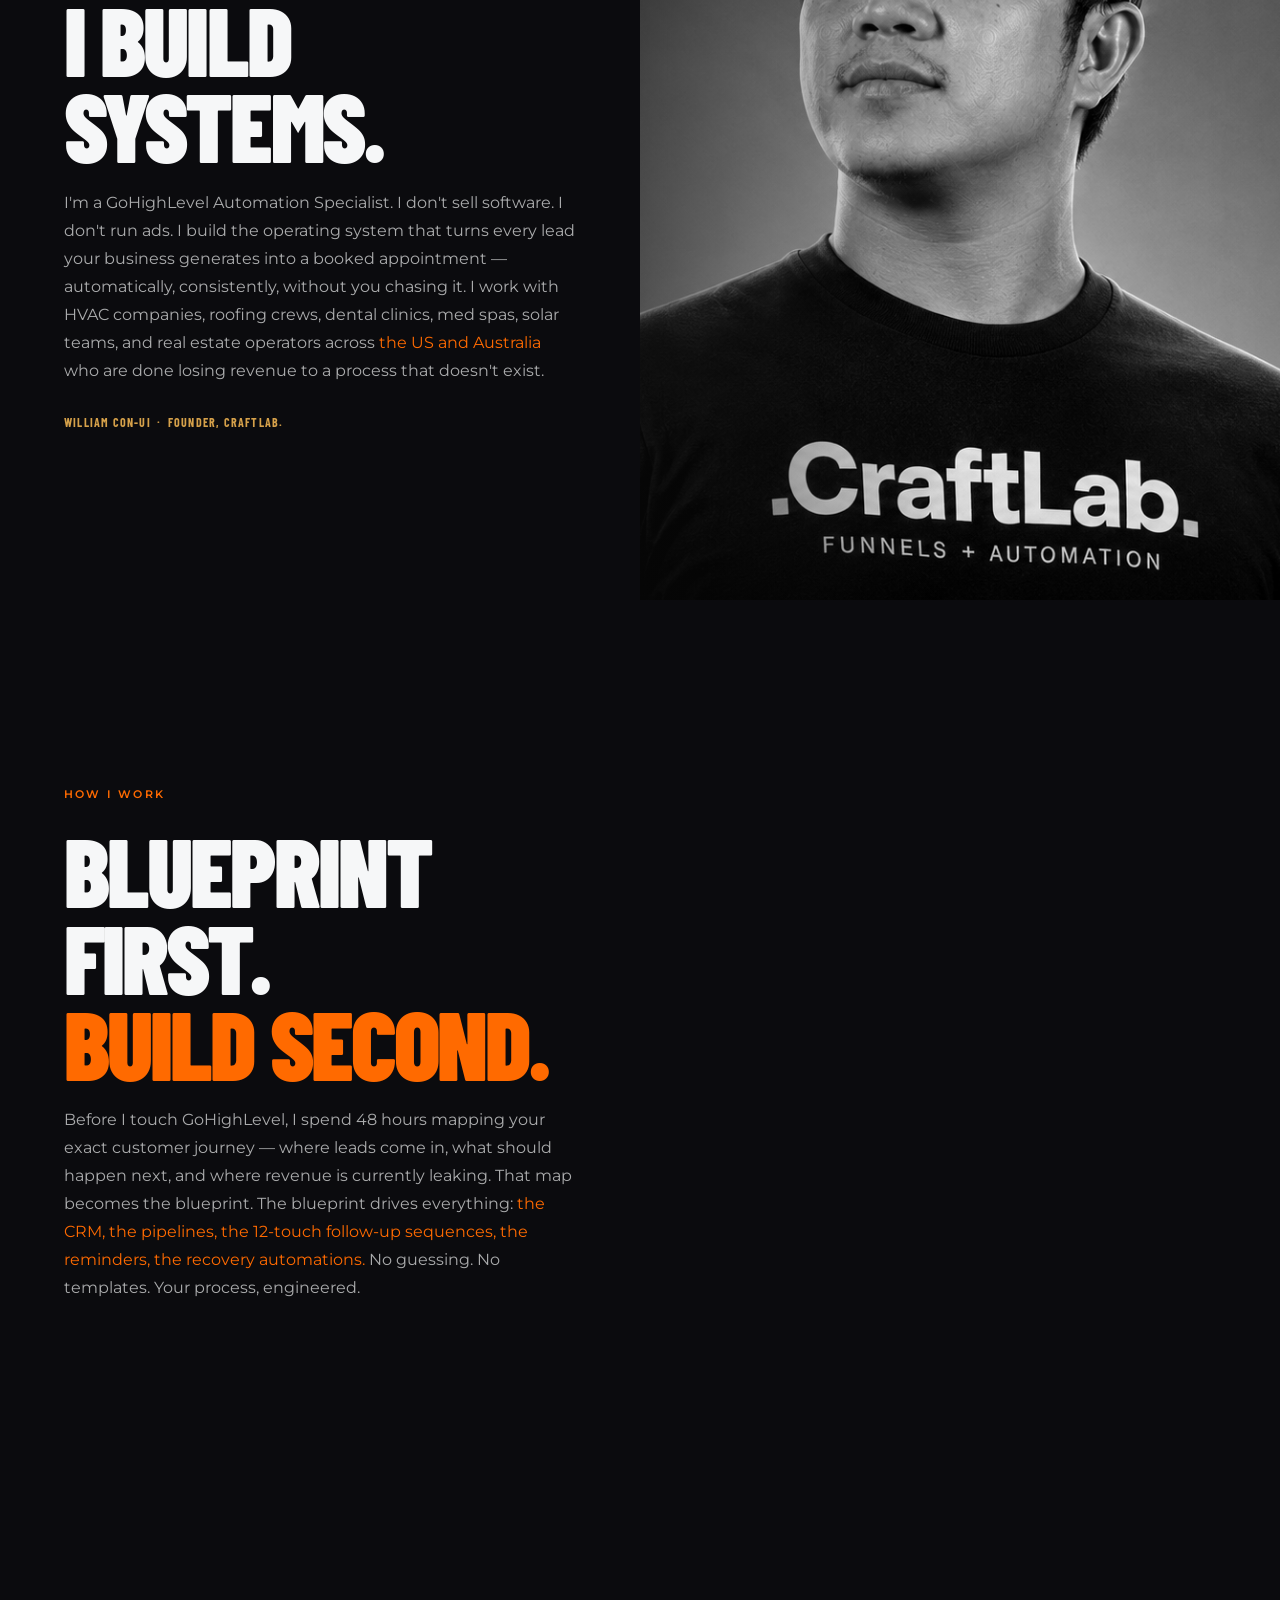
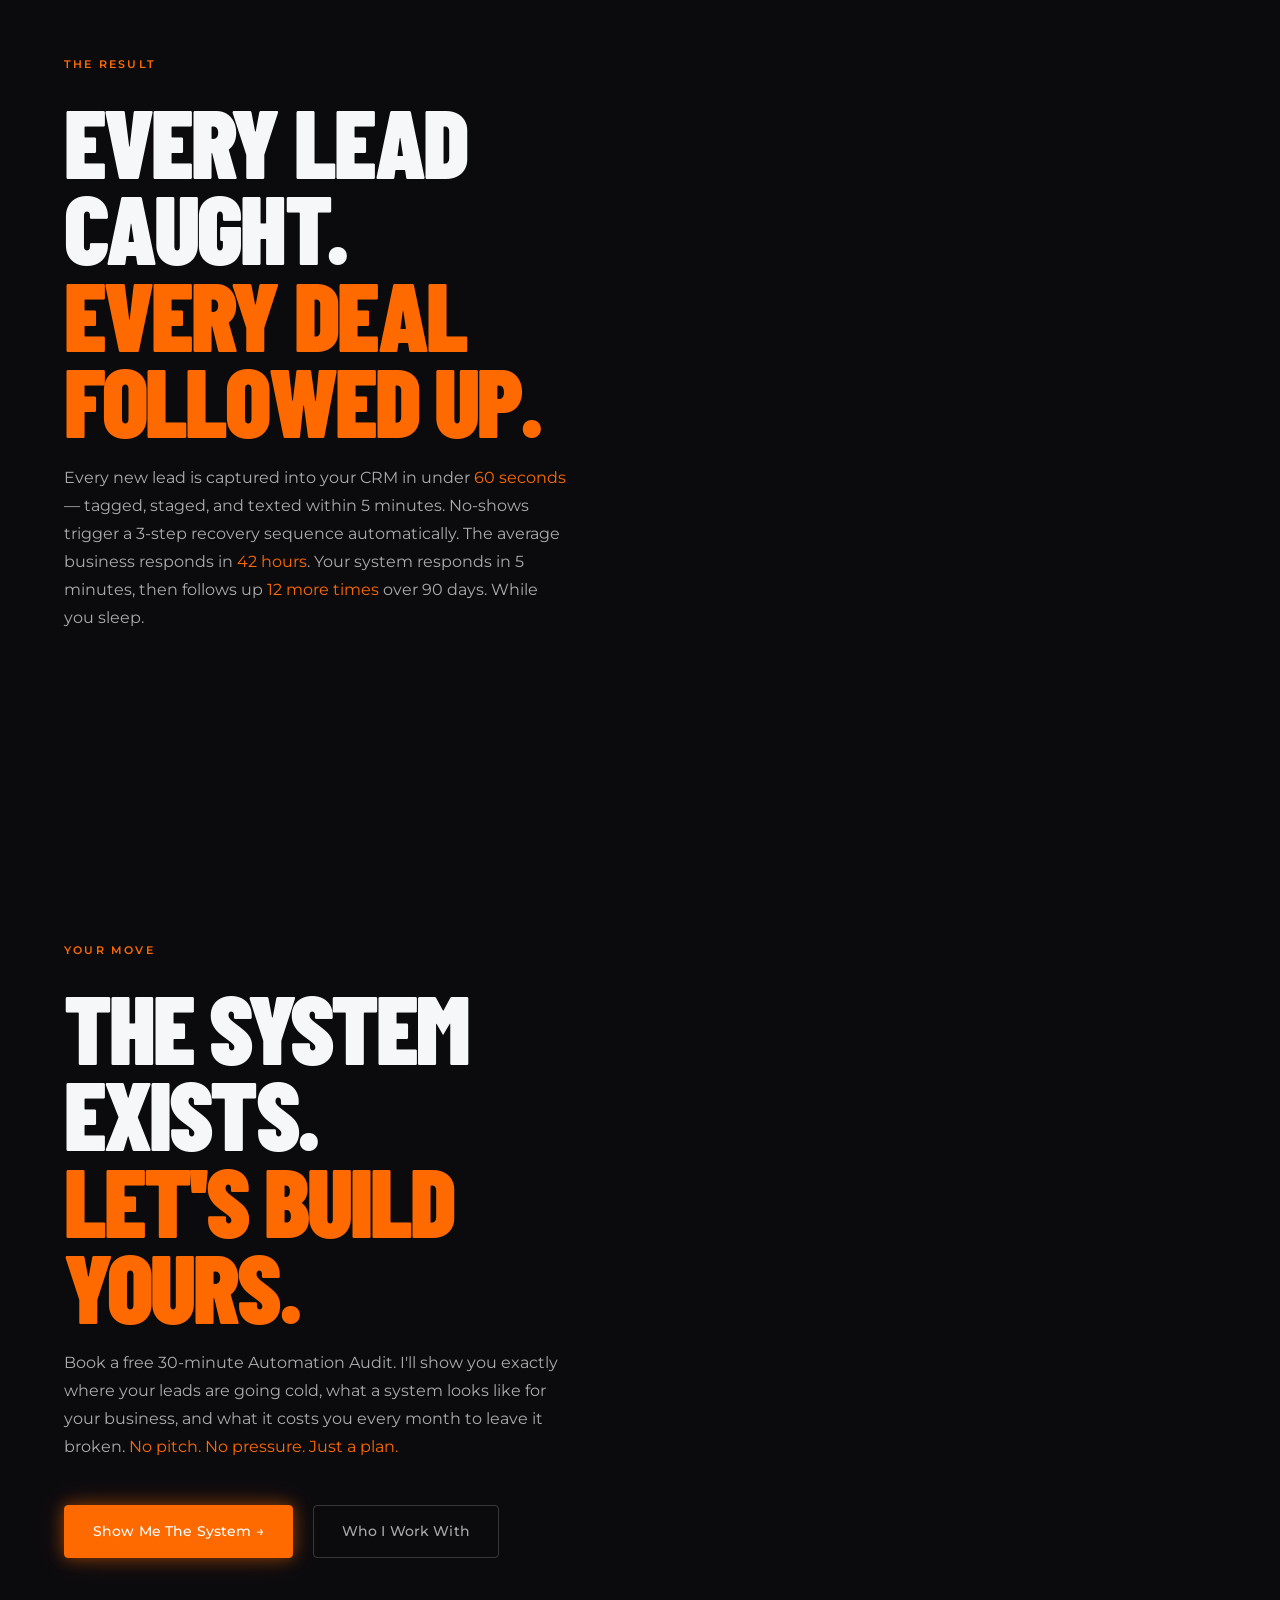
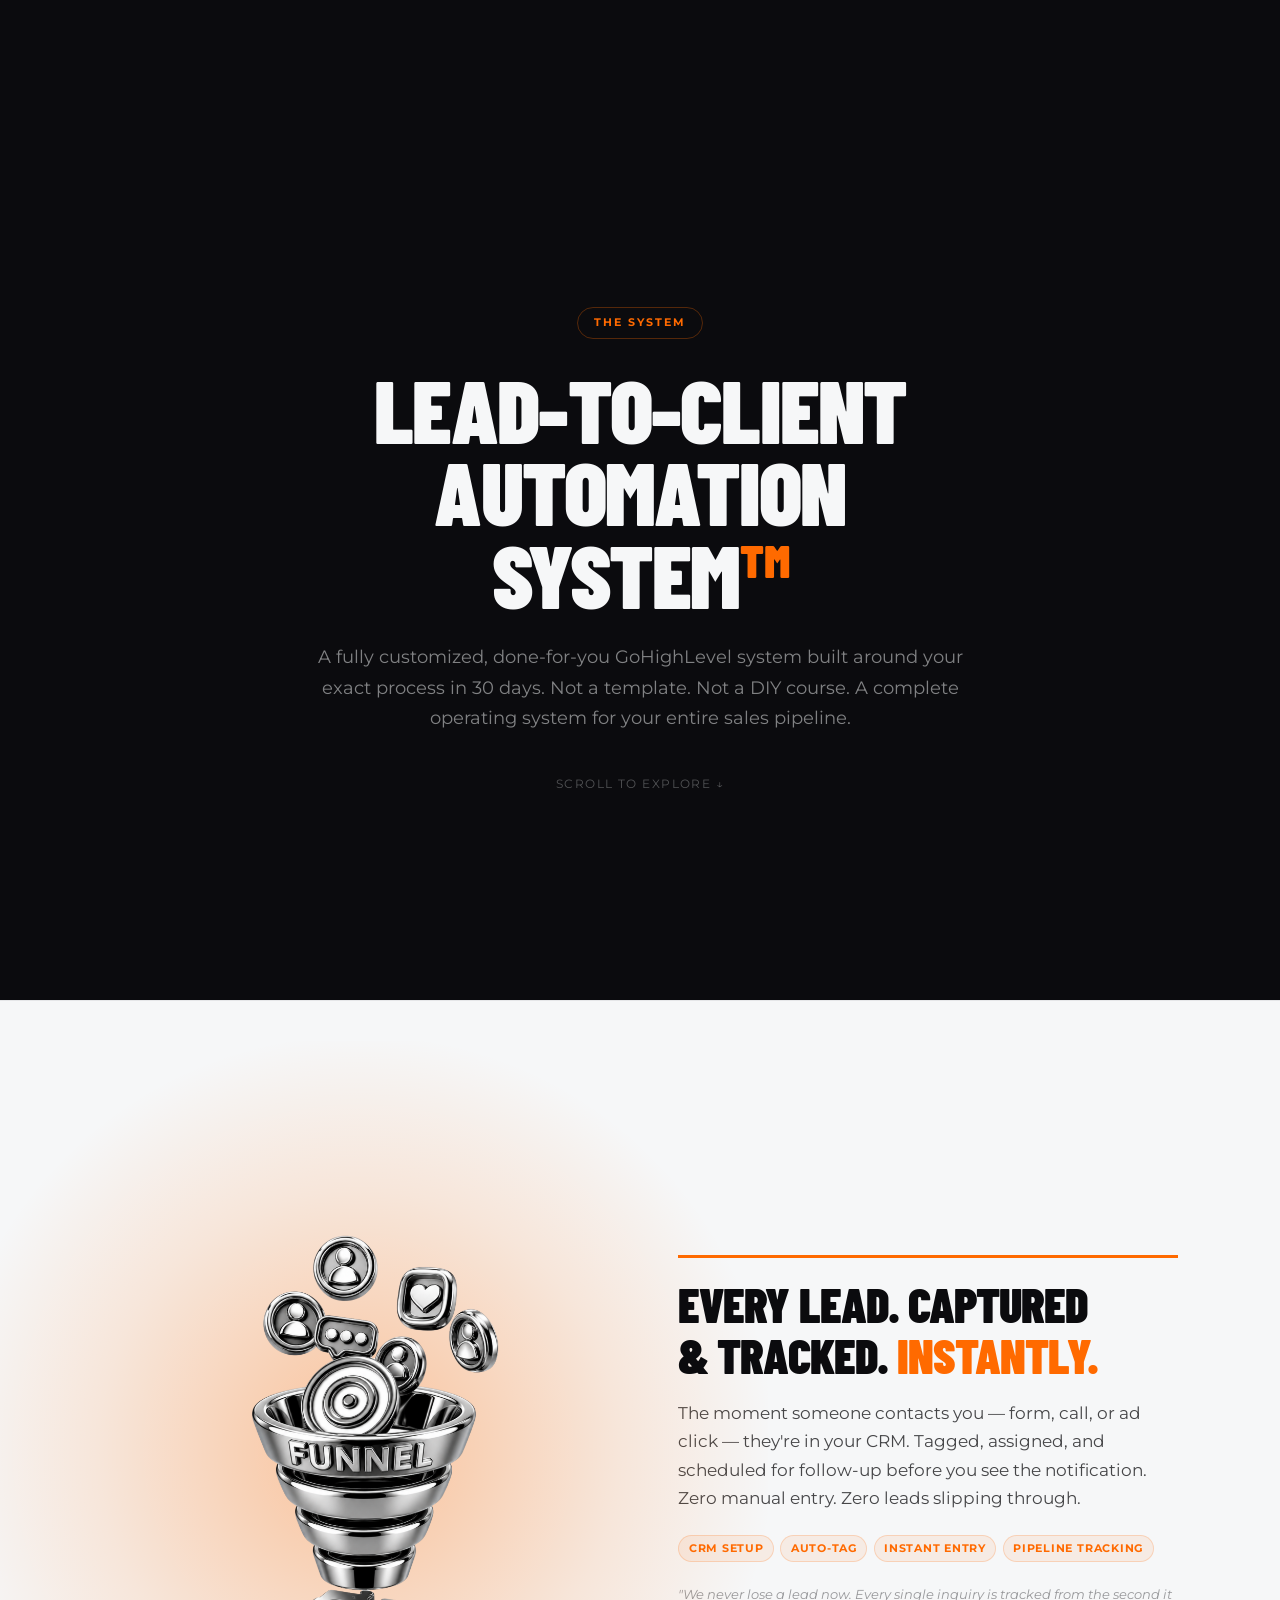
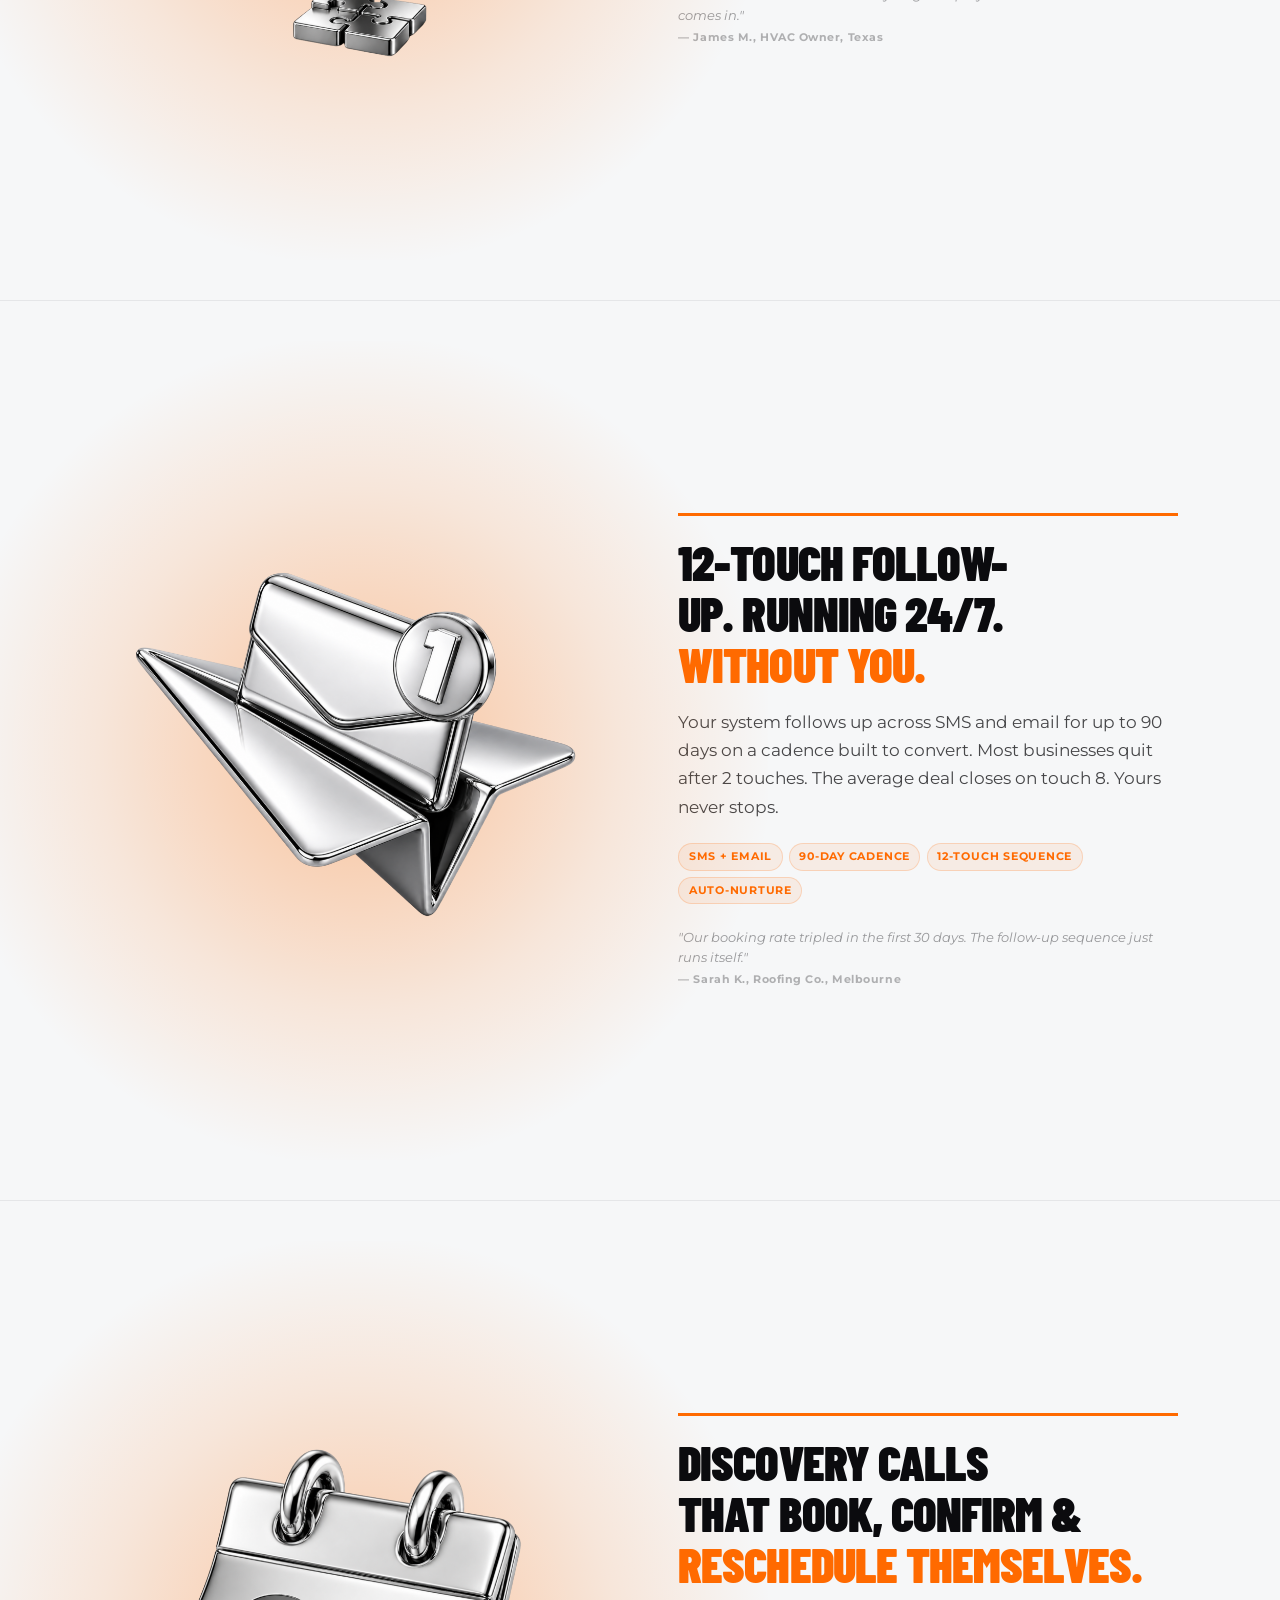
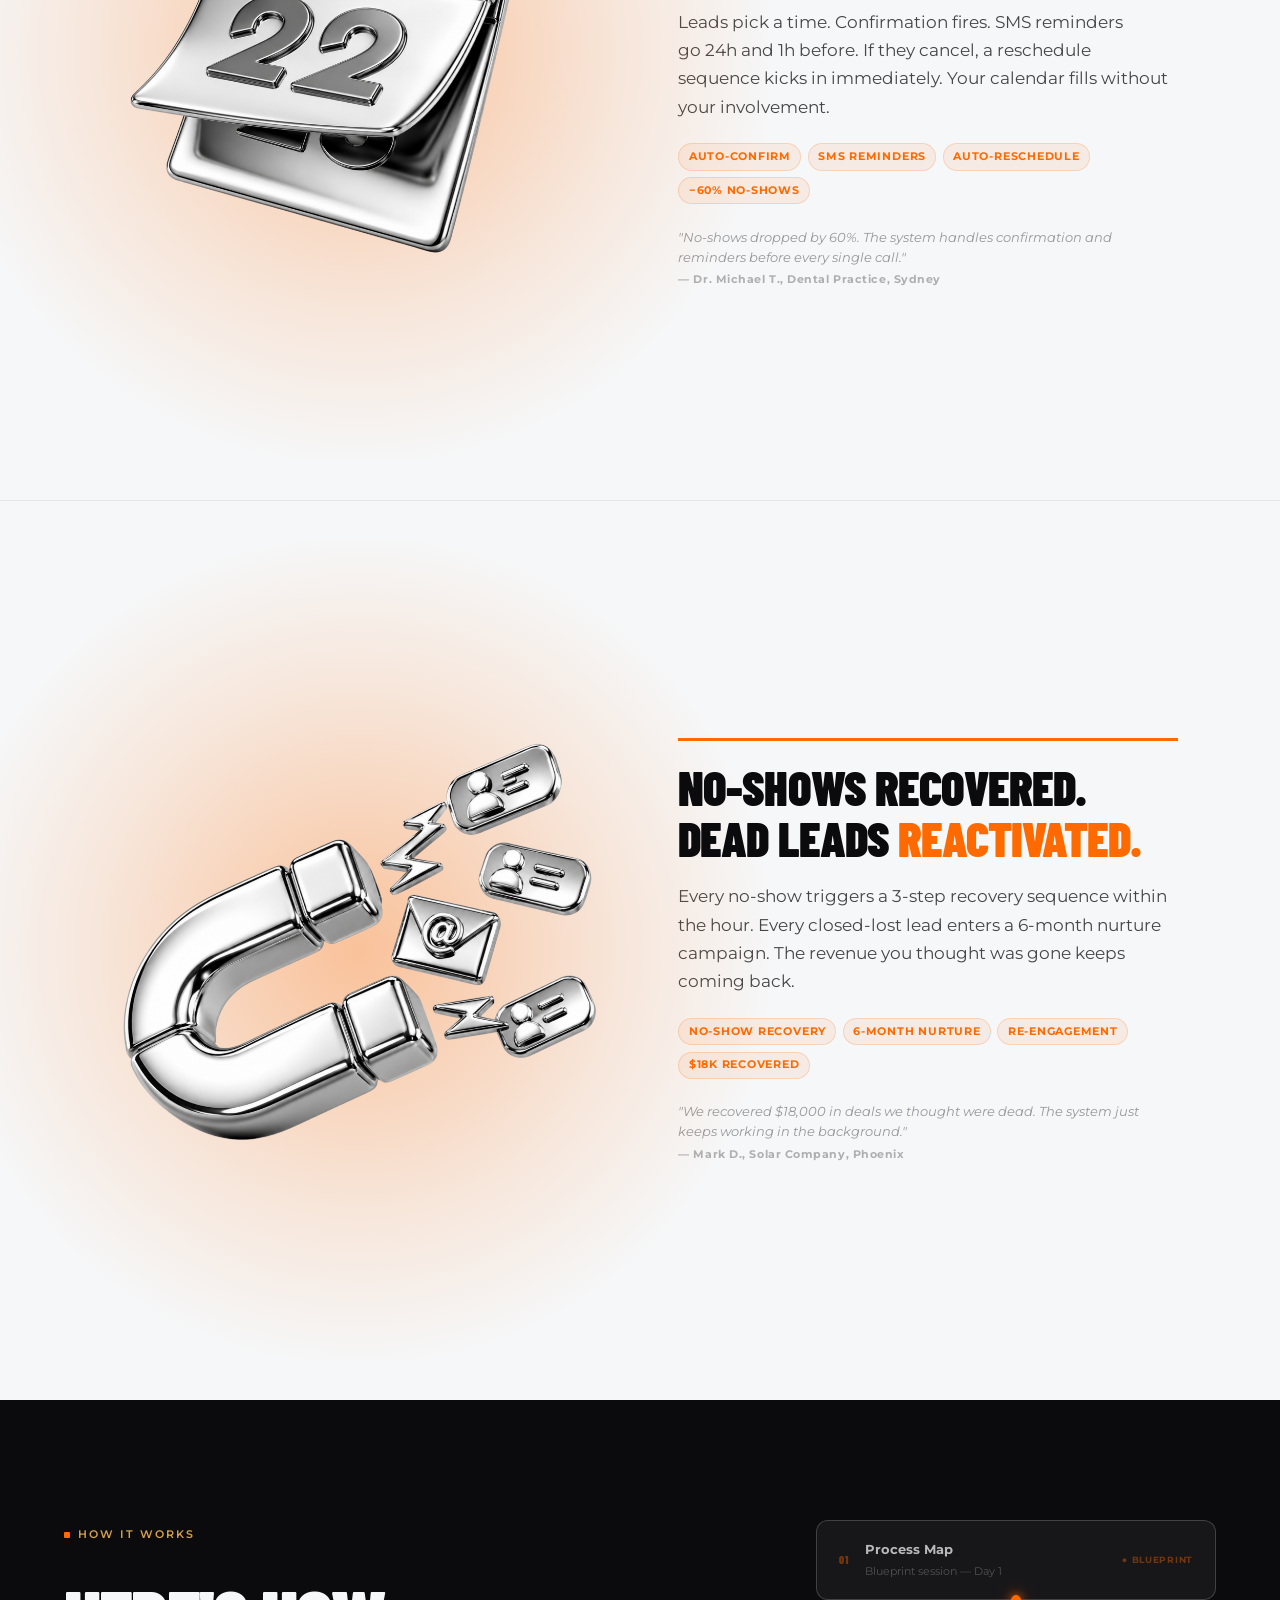
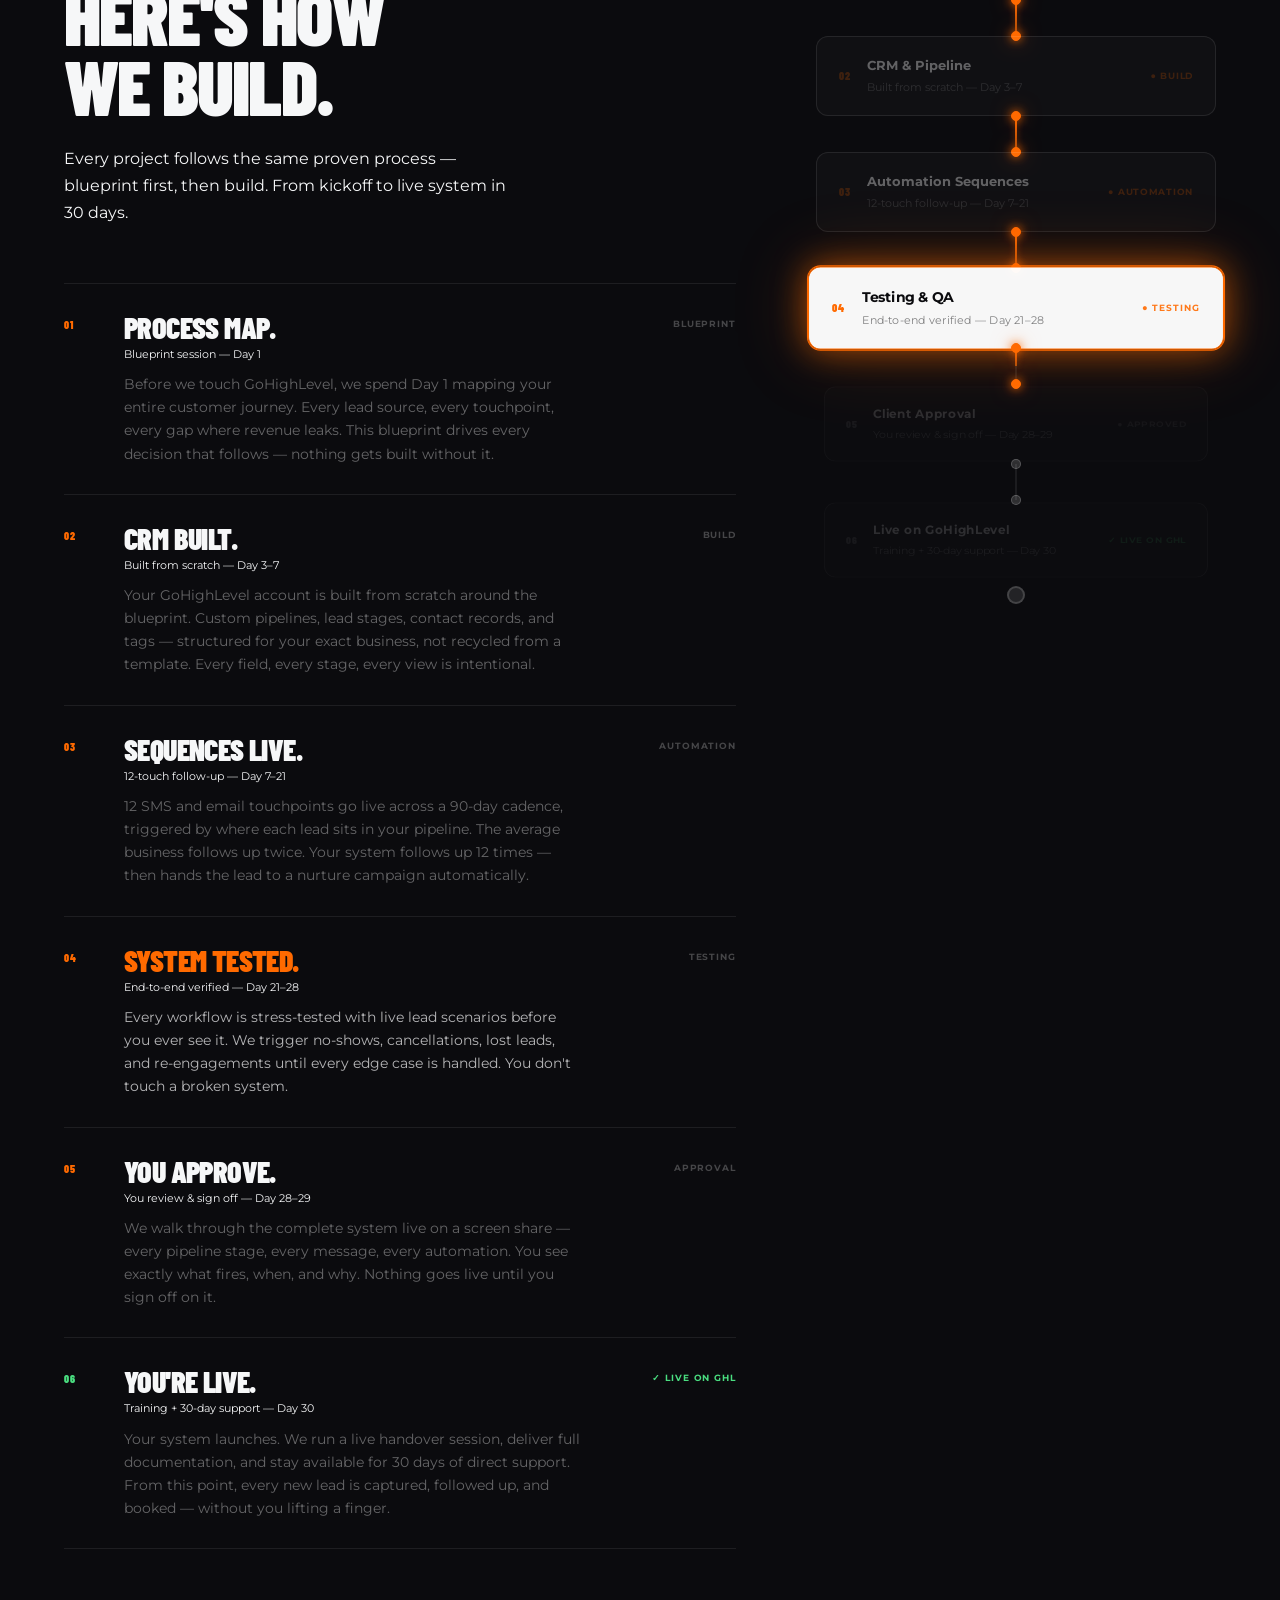
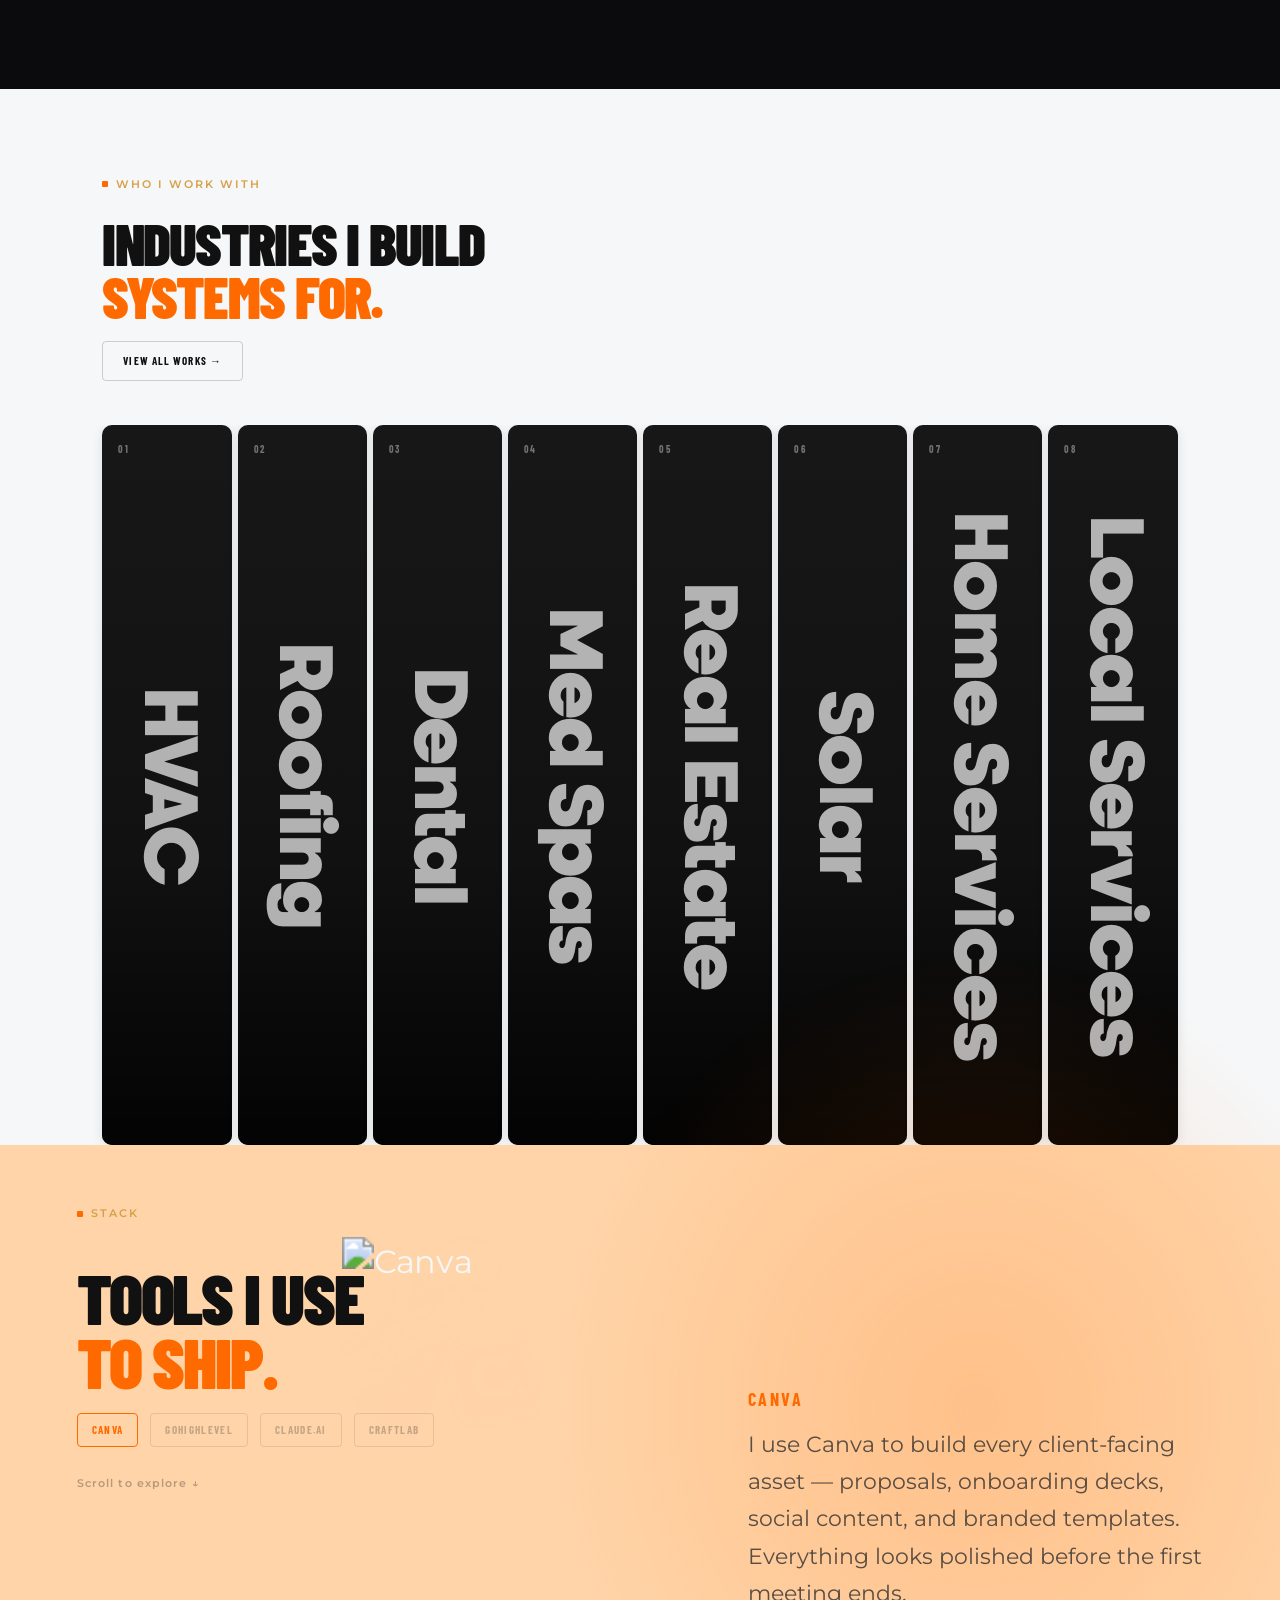
==== commit 3d7c80bf: "Rebuild How It Works section: scroll-synced two-column layout - Replaced horizontal carousel (caused" ====
--- a/index.html
+++ b/index.html
@@ -10,7 +10,7 @@
   <link rel="preconnect" href="https://fonts.gstatic.com" crossorigin />
   <link rel="preload" href="https://fonts.googleapis.com/css2?family=Montserrat:ital,wght@0,300;0,400;0,500;0,600;0,700;0,800;1,700&family=Barlow+Condensed:wght@700;800;900&display=swap" as="style" />
   <link href="https://fonts.googleapis.com/css2?family=Montserrat:ital,wght@0,300;0,400;0,500;0,600;0,700;0,800;1,700&family=Barlow+Condensed:wght@700;800;900&display=swap" rel="stylesheet" />
-  <link rel="stylesheet" href="style.css?v=166" />
+  <link rel="stylesheet" href="style.css?v=173" />
   <link rel="stylesheet" href="https://unpkg.com/@phosphor-icons/web@2.1.1/src/regular/style.css" media="print" onload="this.media='all'" />
 </head>
 <body>
@@ -61,15 +61,10 @@
       <ul class="nav__links">
         <li><a href="#home" class="active">Home</a></li>
         <li><a href="#about">About</a></li>
-        <li><a href="#system">System</a></li>
-        <li><a href="#who">Industries</a></li>
         <li><a href="portfolio.html">All Works</a></li>
+        <li><a href="#system" class="nav__system-btn">Lead-to-Client System&#8482;</a></li>
         <li><a href="booking.html">Book Audit</a></li>
       </ul>
-      <div class="nav__panel-foot">
-        <div class="nav__panel-rule"></div>
-        <a href="mailto:praktisaiden@gmail.com" class="nav__email">praktisaiden@gmail.com</a>
-      </div>
     </div>
 
   </nav>
@@ -301,184 +296,173 @@
     </div><!-- /sc-track -->
   </section><!-- /system-cards -->
 
-  <!-- PROCESS -->
-  <!-- JOURNEY — scrollytelling step sequence -->
-  <section class="journey" id="journey">
-    <div class="journey__pin">
-
-      <!-- Top progress bar -->
-      <div class="j-progress-bar"><div class="j-progress-fill"></div></div>
-
-      <!-- Steps -->
-      <div class="j-stage">
-
-        <!-- Intro slide -->
-        <div class="j-step j-step--intro" data-step="0">
-          <div class="j-content">
-            <span class="j-label">How It Works</span>
-            <h2 class="j-title j-title--intro">Here's how we build.</h2>
-            <p class="j-desc">Every project follows the same proven process — blueprint first, then build. From kickoff to live system in 30 days. Scroll to walk through it.</p>
-          </div>
-        </div>
-
-        <div class="j-step" data-step="1">
-          <div class="j-content">
-            <span class="j-label">01 / 06 — Blueprint</span>
-            <h2 class="j-title">Process Map.</h2>
-            <p class="j-desc">Before touching any software, we map your entire customer journey. Every stage, trigger, and outcome is defined. This blueprint drives every decision that follows.</p>
-            <div class="j-badge j-badge--active">Phase: Blueprint Session</div>
-          </div>
-        </div>
-
-        <div class="j-step" data-step="2">
-          <div class="j-content">
-            <span class="j-label">02 / 06 — Build</span>
-            <h2 class="j-title">CRM Built.</h2>
-            <p class="j-desc">Your GoHighLevel account is built from scratch around the blueprint. Pipeline stages, custom fields, lead sources, and contact management — all structured to match your process.</p>
-            <div class="j-badge j-badge--active">Phase: CRM &amp; Pipeline</div>
-          </div>
-        </div>
-
-        <div class="j-step" data-step="3">
-          <div class="j-content">
-            <span class="j-label">03 / 06 — Automation</span>
-            <h2 class="j-title">Sequences Live.</h2>
-            <p class="j-desc">Every follow-up, confirmation, appointment reminder, no-show recovery, and re-engagement sequence is built and connected. The system works without you having to think about it.</p>
-            <div class="j-badge j-badge--active">Phase: Automation Sequences</div>
-          </div>
-        </div>
-
-        <div class="j-step" data-step="4">
-          <div class="j-content">
-            <span class="j-label">04 / 06 — Testing</span>
-            <h2 class="j-title">System Tested.</h2>
-            <p class="j-desc">The entire system is tested end-to-end before going live. Every trigger, message, and notification is verified. Nothing launches until it works exactly as designed.</p>
-            <div class="j-badge j-badge--active">Phase: Testing &amp; QA</div>
-          </div>
-        </div>
-
-        <div class="j-step" data-step="5">
-          <div class="j-content">
-            <span class="j-label">05 / 06 — Approval</span>
-            <h2 class="j-title">You Approve.</h2>
-            <p class="j-desc">Before anything goes live, you review the complete system. Every workflow, every message, every pipeline stage. You sign off on the build. Nothing is launched without your approval.</p>
-            <div class="j-badge j-badge--active">Phase: Client Sign-Off</div>
-          </div>
-        </div>
-
-        <div class="j-step" data-step="6">
-          <div class="j-content">
-            <span class="j-label">06 / 06 — Live on GoHighLevel</span>
-            <h2 class="j-title">You're Live.</h2>
-            <p class="j-desc">Your complete Lead-to-Client Automation System is now live inside GoHighLevel — CRM, pipelines, 12-touch follow-up sequences, appointment booking, reminders, no-show recovery, and reporting. All running. All automated. 30 days of direct support from day one.</p>
-            <div class="j-badge j-badge--won">Delivered on GoHighLevel ✓</div>
-            <p class="j-extension">Blueprint → Build → Approved → Live on GHL. In 30 days.</p>
-          </div>
-        </div>
-
-        <!-- CTA STEP -->
-        <div class="j-step j-step--cta" data-step="7">
-          <div class="j-cta">
-            <p class="j-cta__truth">Right now, leads are coming in.<br>Most of them are being ignored.</p>
-            <h2 class="j-cta__h">Stop losing revenue<br>you already earned.</h2>
-            <p class="j-cta__sub">One free call. 30 minutes. We map exactly where your leads are falling through the cracks — and show you what the fix looks like. You leave with a plan whether we work together or not.</p>
-            <a href="booking.html" class="j-cta__btn">Book My Free Audit →</a>
-            <p class="j-cta__fine">No pitch. No pressure. No commitment.</p>
-          </div>
-        </div>
-
-      </div><!-- /j-stage -->
-
-      <!-- Workflow diagram — right panel -->
-      <div class="j-flow-panel" aria-hidden="true">
-
-        <div class="j-fn" data-node="1">
-          <div class="j-fn__bullet"><span></span></div>
-          <div class="j-fn__card">
-            <div class="j-fn__num">01</div>
-            <div class="j-fn__info">
-              <div class="j-fn__name">Process Map</div>
-              <div class="j-fn__sub">Blueprint session — Day 1</div>
-            </div>
-            <div class="j-fn__tag">● Blueprint</div>
-          </div>
-        </div>
-
-        <div class="j-fn__connector"><div class="j-fn__fill"></div></div>
-
-        <div class="j-fn" data-node="2">
-          <div class="j-fn__bullet"><span></span></div>
-          <div class="j-fn__card">
-            <div class="j-fn__num">02</div>
-            <div class="j-fn__info">
-              <div class="j-fn__name">CRM &amp; Pipeline</div>
-              <div class="j-fn__sub">Built from scratch — Day 3–7</div>
-            </div>
-            <div class="j-fn__tag">● Build</div>
-          </div>
-        </div>
-
-        <div class="j-fn__connector"><div class="j-fn__fill"></div></div>
-
-        <div class="j-fn" data-node="3">
-          <div class="j-fn__bullet"><span></span></div>
-          <div class="j-fn__card">
-            <div class="j-fn__num">03</div>
-            <div class="j-fn__info">
-              <div class="j-fn__name">Automation Sequences</div>
-              <div class="j-fn__sub">12-touch follow-up — Day 7–21</div>
-            </div>
-            <div class="j-fn__tag">● Automation</div>
-          </div>
-        </div>
-
-        <div class="j-fn__connector"><div class="j-fn__fill"></div></div>
-
-        <div class="j-fn" data-node="4">
-          <div class="j-fn__bullet"><span></span></div>
-          <div class="j-fn__card">
-            <div class="j-fn__num">04</div>
-            <div class="j-fn__info">
-              <div class="j-fn__name">Testing &amp; QA</div>
-              <div class="j-fn__sub">End-to-end verified — Day 21–28</div>
-            </div>
-            <div class="j-fn__tag">● Testing</div>
-          </div>
-        </div>
-
-        <div class="j-fn__connector"><div class="j-fn__fill"></div></div>
-
-        <div class="j-fn" data-node="5">
-          <div class="j-fn__bullet"><span></span></div>
-          <div class="j-fn__card">
-            <div class="j-fn__num">05</div>
-            <div class="j-fn__info">
-              <div class="j-fn__name">Client Approval</div>
-              <div class="j-fn__sub">You review &amp; sign off — Day 28–29</div>
-            </div>
-            <div class="j-fn__tag">● Approved</div>
-          </div>
-        </div>
-
-        <div class="j-fn__connector"><div class="j-fn__fill"></div></div>
-
-        <div class="j-fn" data-node="6">
-          <div class="j-fn__bullet"><span></span></div>
-          <div class="j-fn__card">
-            <div class="j-fn__num">06</div>
-            <div class="j-fn__info">
-              <div class="j-fn__name">Live on GoHighLevel</div>
-              <div class="j-fn__sub">Training + 30-day support — Day 30</div>
-            </div>
-            <div class="j-fn__tag j-fn__tag--won">✓ Live on GHL</div>
-          </div>
-        </div>
-
-        <div class="j-fn__terminal" id="jTerminal"></div>
-
-      </div><!-- /j-flow-panel -->
-
-    </div><!-- /journey__pin -->
+  <!-- HOW IT WORKS — two-column, scroll-synced -->
+  <section class="proc-section" id="journey">
+    <div class="proc-inner">
+
+      <!-- Left: step list with stories + scroll-triggered reveal -->
+      <div class="proc-left">
+        <span class="section-tag">How It Works</span>
+        <h2 class="proc-hl">Here's How<br>We Build.</h2>
+        <p class="proc-sub">Every project follows the same proven process — blueprint first, then build. From kickoff to live system in 30 days.</p>
+
+        <div class="proc-items">
+
+          <div class="proc-row">
+            <div class="proc-row__num">01</div>
+            <div class="proc-row__body">
+              <div class="proc-row__title">Process Map.</div>
+              <div class="proc-row__meta">Blueprint session — Day 1</div>
+              <p class="proc-row__story">Before we touch GoHighLevel, we spend Day 1 mapping your entire customer journey. Every lead source, every touchpoint, every gap where revenue leaks. This blueprint drives every decision that follows — nothing gets built without it.</p>
+            </div>
+            <div class="proc-row__phase">Blueprint</div>
+          </div>
+
+          <div class="proc-row">
+            <div class="proc-row__num">02</div>
+            <div class="proc-row__body">
+              <div class="proc-row__title">CRM Built.</div>
+              <div class="proc-row__meta">Built from scratch — Day 3–7</div>
+              <p class="proc-row__story">Your GoHighLevel account is built from scratch around the blueprint. Custom pipelines, lead stages, contact records, and tags — structured for your exact business, not recycled from a template. Every field, every stage, every view is intentional.</p>
+            </div>
+            <div class="proc-row__phase">Build</div>
+          </div>
+
+          <div class="proc-row">
+            <div class="proc-row__num">03</div>
+            <div class="proc-row__body">
+              <div class="proc-row__title">Sequences Live.</div>
+              <div class="proc-row__meta">12-touch follow-up — Day 7–21</div>
+              <p class="proc-row__story">12 SMS and email touchpoints go live across a 90-day cadence, triggered by where each lead sits in your pipeline. The average business follows up twice. Your system follows up 12 times — then hands the lead to a nurture campaign automatically.</p>
+            </div>
+            <div class="proc-row__phase">Automation</div>
+          </div>
+
+          <div class="proc-row">
+            <div class="proc-row__num">04</div>
+            <div class="proc-row__body">
+              <div class="proc-row__title">System Tested.</div>
+              <div class="proc-row__meta">End-to-end verified — Day 21–28</div>
+              <p class="proc-row__story">Every workflow is stress-tested with live lead scenarios before you ever see it. We trigger no-shows, cancellations, lost leads, and re-engagements until every edge case is handled. You don't touch a broken system.</p>
+            </div>
+            <div class="proc-row__phase">Testing</div>
+          </div>
+
+          <div class="proc-row">
+            <div class="proc-row__num">05</div>
+            <div class="proc-row__body">
+              <div class="proc-row__title">You Approve.</div>
+              <div class="proc-row__meta">You review &amp; sign off — Day 28–29</div>
+              <p class="proc-row__story">We walk through the complete system live on a screen share — every pipeline stage, every message, every automation. You see exactly what fires, when, and why. Nothing goes live until you sign off on it.</p>
+            </div>
+            <div class="proc-row__phase">Approval</div>
+          </div>
+
+          <div class="proc-row proc-row--last">
+            <div class="proc-row__num proc-row__num--won">06</div>
+            <div class="proc-row__body">
+              <div class="proc-row__title">You're Live.</div>
+              <div class="proc-row__meta">Training + 30-day support — Day 30</div>
+              <p class="proc-row__story">Your system launches. We run a live handover session, deliver full documentation, and stay available for 30 days of direct support. From this point, every new lead is captured, followed up, and booked — without you lifting a finger.</p>
+            </div>
+            <div class="proc-row__phase proc-row__phase--won">✓ Live on GHL</div>
+          </div>
+
+        </div>
+      </div><!-- /proc-left -->
+
+      <!-- Right: sticky j-flow-panel, synced by scroll -->
+      <div class="proc-right">
+        <div class="j-flow-panel j-flow-panel--static">
+
+          <div class="j-fn" data-node="1">
+            <div class="j-fn__bullet"><span></span></div>
+            <div class="j-fn__card">
+              <div class="j-fn__num">01</div>
+              <div class="j-fn__info">
+                <div class="j-fn__name">Process Map</div>
+                <div class="j-fn__sub">Blueprint session — Day 1</div>
+              </div>
+              <div class="j-fn__tag">● Blueprint</div>
+            </div>
+          </div>
+
+          <div class="j-fn__connector"><div class="j-fn__fill"></div></div>
+
+          <div class="j-fn" data-node="2">
+            <div class="j-fn__bullet"><span></span></div>
+            <div class="j-fn__card">
+              <div class="j-fn__num">02</div>
+              <div class="j-fn__info">
+                <div class="j-fn__name">CRM &amp; Pipeline</div>
+                <div class="j-fn__sub">Built from scratch — Day 3–7</div>
+              </div>
+              <div class="j-fn__tag">● Build</div>
+            </div>
+          </div>
+
+          <div class="j-fn__connector"><div class="j-fn__fill"></div></div>
+
+          <div class="j-fn" data-node="3">
+            <div class="j-fn__bullet"><span></span></div>
+            <div class="j-fn__card">
+              <div class="j-fn__num">03</div>
+              <div class="j-fn__info">
+                <div class="j-fn__name">Automation Sequences</div>
+                <div class="j-fn__sub">12-touch follow-up — Day 7–21</div>
+              </div>
+              <div class="j-fn__tag">● Automation</div>
+            </div>
+          </div>
+
+          <div class="j-fn__connector"><div class="j-fn__fill"></div></div>
+
+          <div class="j-fn" data-node="4">
+            <div class="j-fn__bullet"><span></span></div>
+            <div class="j-fn__card">
+              <div class="j-fn__num">04</div>
+              <div class="j-fn__info">
+                <div class="j-fn__name">Testing &amp; QA</div>
+                <div class="j-fn__sub">End-to-end verified — Day 21–28</div>
+              </div>
+              <div class="j-fn__tag">● Testing</div>
+            </div>
+          </div>
+
+          <div class="j-fn__connector"><div class="j-fn__fill"></div></div>
+
+          <div class="j-fn" data-node="5">
+            <div class="j-fn__bullet"><span></span></div>
+            <div class="j-fn__card">
+              <div class="j-fn__num">05</div>
+              <div class="j-fn__info">
+                <div class="j-fn__name">Client Approval</div>
+                <div class="j-fn__sub">You review &amp; sign off — Day 28–29</div>
+              </div>
+              <div class="j-fn__tag">● Approved</div>
+            </div>
+          </div>
+
+          <div class="j-fn__connector"><div class="j-fn__fill"></div></div>
+
+          <div class="j-fn" data-node="6">
+            <div class="j-fn__bullet"><span></span></div>
+            <div class="j-fn__card">
+              <div class="j-fn__num">06</div>
+              <div class="j-fn__info">
+                <div class="j-fn__name">Live on GoHighLevel</div>
+                <div class="j-fn__sub">Training + 30-day support — Day 30</div>
+              </div>
+              <div class="j-fn__tag j-fn__tag--won">✓ Live on GHL</div>
+            </div>
+          </div>
+
+          <div class="j-fn__terminal" id="jTerminal"></div>
+
+        </div>
+      </div><!-- /proc-right -->
+
+    </div><!-- /proc-inner -->
   </section><!-- /journey -->
 
   <!-- WHO — horizontal scrolly slides + folder cards -->
@@ -663,7 +647,7 @@
   <!-- GSAP core + ScrollTrigger -->
   <script src="https://cdnjs.cloudflare.com/ajax/libs/gsap/3.12.5/gsap.min.js"></script>
   <script src="https://cdnjs.cloudflare.com/ajax/libs/gsap/3.12.5/ScrollTrigger.min.js"></script>
-  <script src="script.js?v=89" defer></script>
+  <script src="script.js?v=107" defer></script>
 
   <!-- RIGHT SIDE NAV -->
   <nav class="rnav" id="rnav" aria-label="Section navigation">
--- a/style.css
+++ b/style.css
@@ -442,9 +442,9 @@
 }
 .nav__links li a {
   display: block;
-  font-family: 'Sora', sans-serif;
+  font-family: 'QanelasHeavy', 'Barlow Condensed', sans-serif;
   font-size: clamp(22px, 2.4vw, 32px);
-  font-weight: 700;
+  font-weight: 900;
   letter-spacing: -0.03em;
   color: rgba(42,42,42,0.35);
   padding: 8px 0;
@@ -456,6 +456,19 @@
 .nav__links li a.active {
   color: var(--orange);
   border-bottom-color: rgba(255,106,0,0.2);
+}
+.nav__system-btn {
+  color: #FF6A00 !important;
+  background: none !important;
+  border-radius: 0 !important;
+  padding: 8px 0 !important;
+  font-family: 'QanelasHeavy', 'Barlow Condensed', sans-serif !important;
+  letter-spacing: -0.02em !important;
+}
+.nav__system-btn:hover {
+  color: #FF6A00 !important;
+  opacity: 0.75;
+  border-bottom-color: rgba(255,106,0,0.2) !important;
 }
 
 /* Panel footer */
@@ -2174,8 +2187,138 @@
 }
 
 /* ══════════════════════════════════════════
-   JOURNEY — MOCK UI PANELS (right column)
+   HOW IT WORKS — two-column scroll-synced
 ══════════════════════════════════════════ */
+
+.proc-section {
+  background: var(--black);
+  padding: 120px 5% 140px;
+}
+
+.proc-inner {
+  max-width: 1200px;
+  margin: 0 auto;
+  display: grid;
+  grid-template-columns: 1fr 400px;
+  gap: 80px;
+  align-items: start;
+}
+
+.proc-hl {
+  font-family: var(--font-h);
+  font-size: clamp(48px, 6vw, 86px);
+  font-weight: 900;
+  color: var(--white);
+  line-height: 0.92;
+  letter-spacing: -0.025em;
+  text-transform: uppercase;
+  margin: 12px 0 24px;
+}
+
+.proc-sub {
+  font-family: var(--font-b);
+  font-size: 16px;
+  color: var(--steel);
+  line-height: 1.7;
+  max-width: 460px;
+  margin-bottom: 56px;
+}
+
+.proc-items { border-top: 1px solid rgba(246,247,248,0.08); }
+
+.proc-row {
+  display: grid;
+  grid-template-columns: 40px 1fr auto;
+  gap: 0 20px;
+  align-items: start;
+  padding: 28px 0;
+  border-bottom: 1px solid rgba(246,247,248,0.08);
+  opacity: 0;
+  transform: translateY(16px);
+  transition: opacity 0.55s ease, transform 0.55s ease;
+}
+.proc-row.is-visible { opacity: 1; transform: none; }
+
+.proc-row__num {
+  font-family: var(--font-h);
+  font-size: 11px;
+  font-weight: 900;
+  letter-spacing: 0.08em;
+  color: var(--orange);
+  padding-top: 4px;
+}
+.proc-row__num--won { color: #4ade80; }
+
+.proc-row__title {
+  font-family: var(--font-h);
+  font-size: clamp(20px, 2.4vw, 30px);
+  font-weight: 900;
+  color: var(--white);
+  letter-spacing: -0.02em;
+  text-transform: uppercase;
+  line-height: 1;
+  transition: color 0.3s ease;
+}
+
+.proc-row__meta {
+  font-family: var(--font-b);
+  font-size: 11px;
+  color: var(--steel);
+  margin-top: 4px;
+}
+
+.proc-row__story {
+  font-family: var(--font-b);
+  font-size: 14px;
+  color: rgba(246,247,248,0.38);
+  line-height: 1.65;
+  margin-top: 10px;
+  max-width: 460px;
+  transition: color 0.35s ease;
+}
+
+.proc-row--active .proc-row__title { color: var(--orange); }
+.proc-row--active .proc-row__story { color: rgba(246,247,248,0.72); }
+
+.proc-row__phase {
+  font-family: var(--font-b);
+  font-size: 9px;
+  font-weight: 700;
+  letter-spacing: 0.1em;
+  text-transform: uppercase;
+  color: rgba(246,247,248,0.25);
+  white-space: nowrap;
+  padding-top: 5px;
+}
+.proc-row__phase--won { color: #4ade80; }
+
+/* Right col: sticky alongside the scrolling step list */
+.proc-right {
+  position: sticky;
+  top: 88px;
+  align-self: start;
+}
+
+.j-flow-panel--static {
+  position: static !important;
+  left: auto !important;
+  top: auto !important;
+  transform: none !important;
+  width: 100% !important;
+  pointer-events: auto !important;
+  display: flex !important;
+}
+
+.j-fn__fill { transition: height 0.4s ease; }
+
+@media (max-width: 1040px) {
+  .proc-inner { grid-template-columns: 1fr 320px; gap: 48px; }
+}
+@media (max-width: 760px) {
+  .proc-section { padding: 80px 5% 100px; }
+  .proc-inner   { grid-template-columns: 1fr; }
+  .proc-right   { position: static; margin-top: 48px; }
+}
 
 
 /* ══════════════════════════════════════════
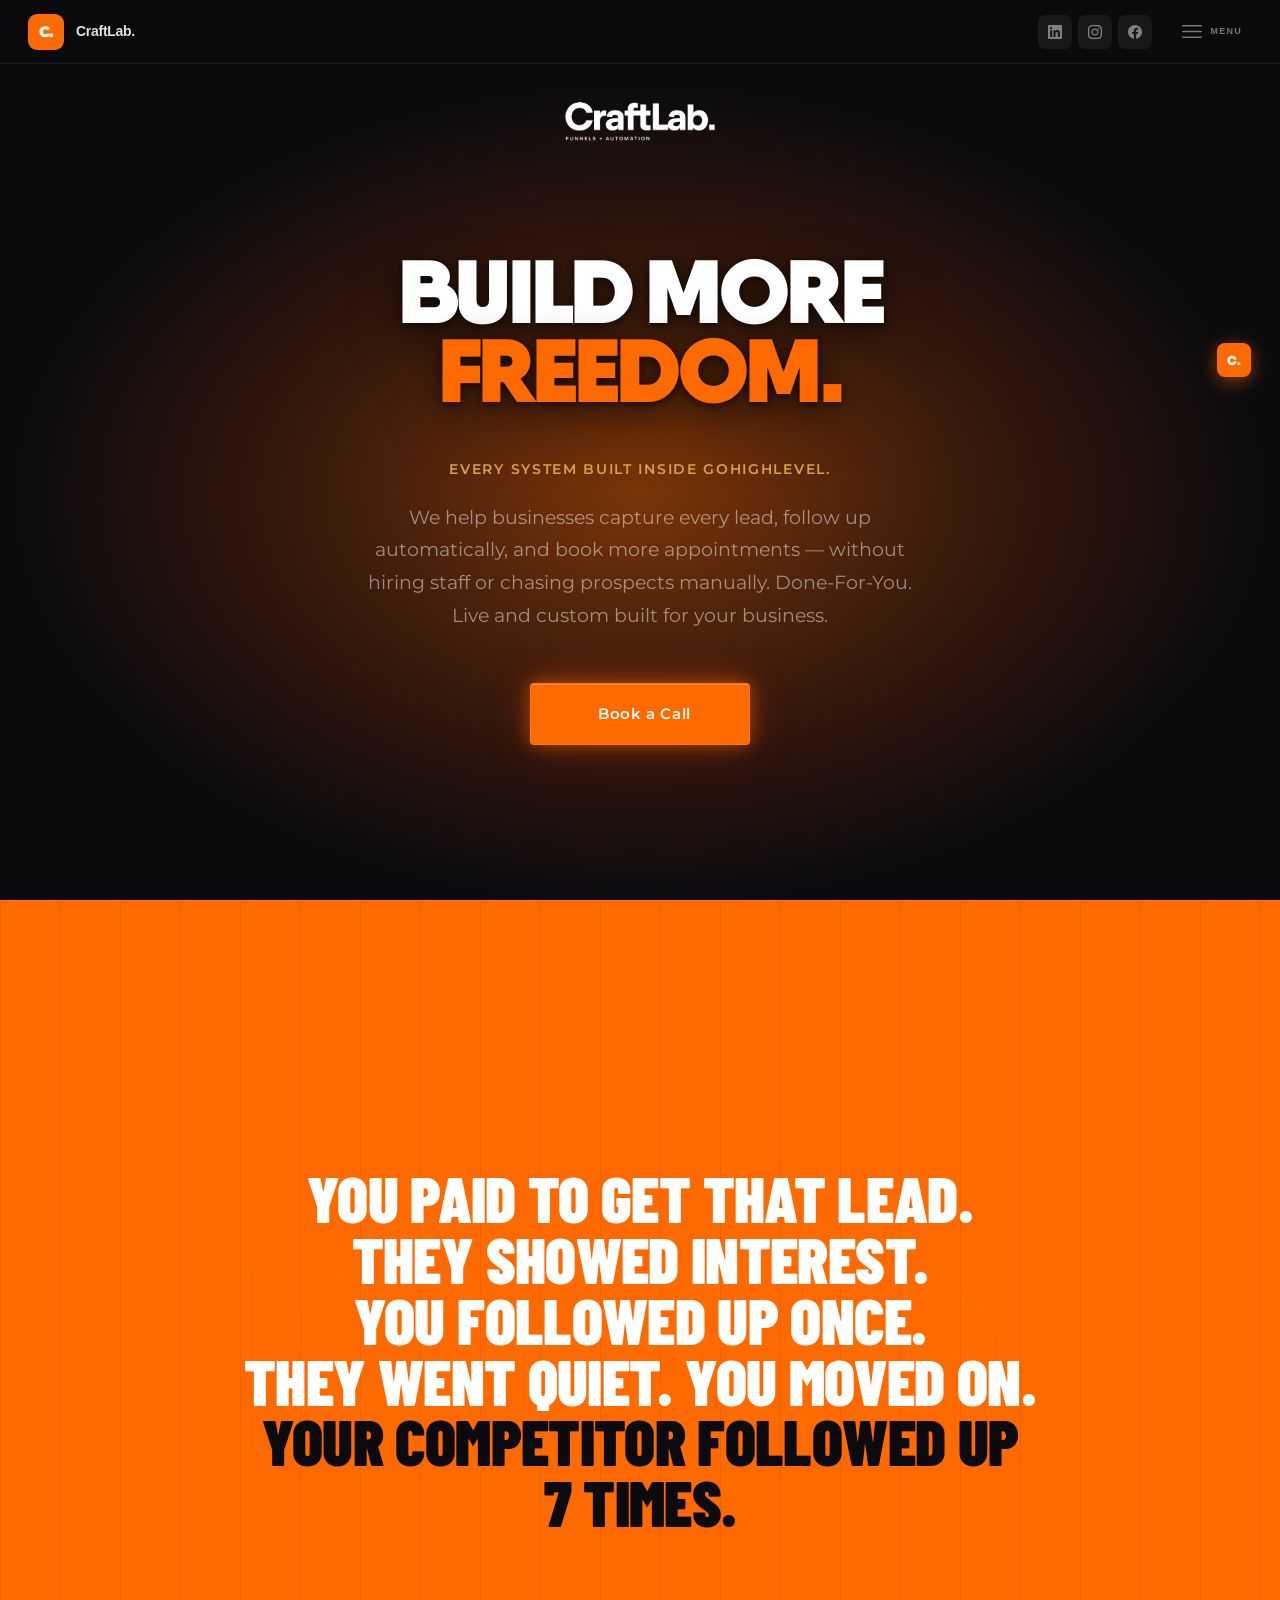
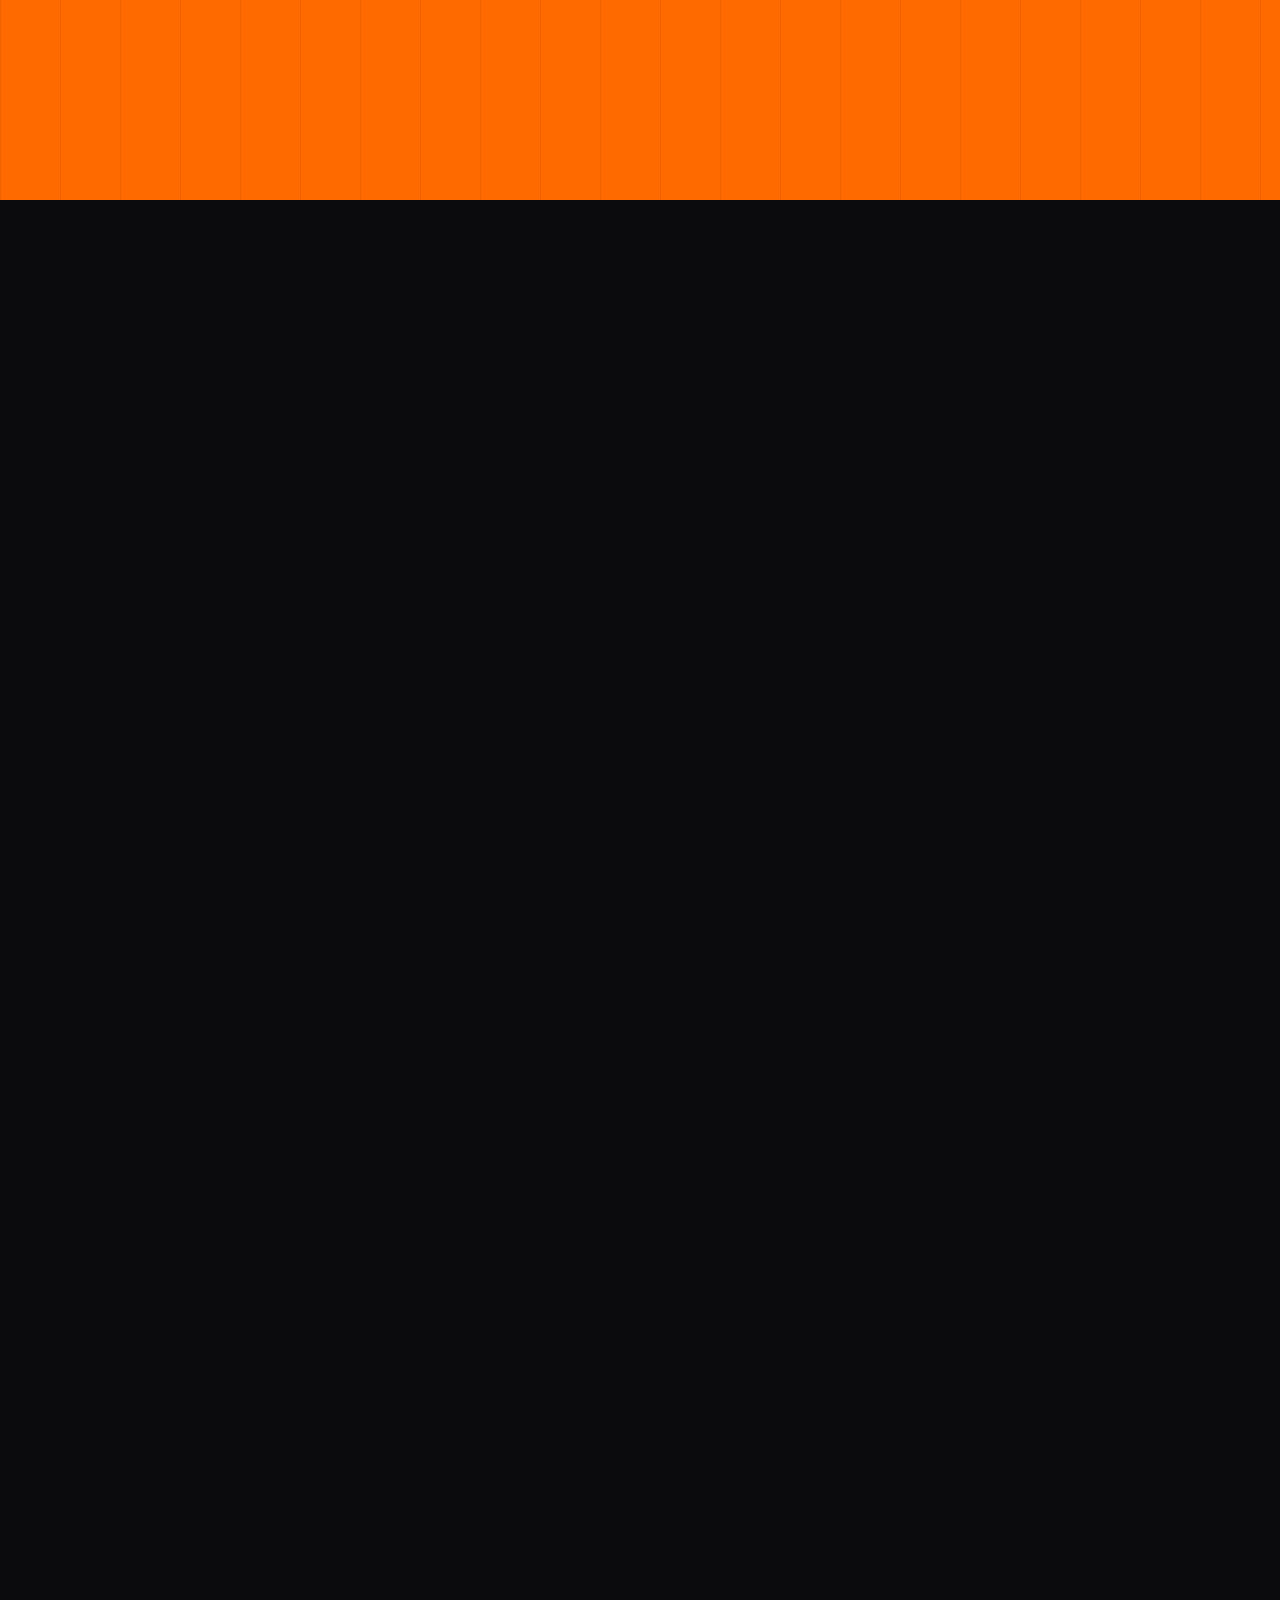
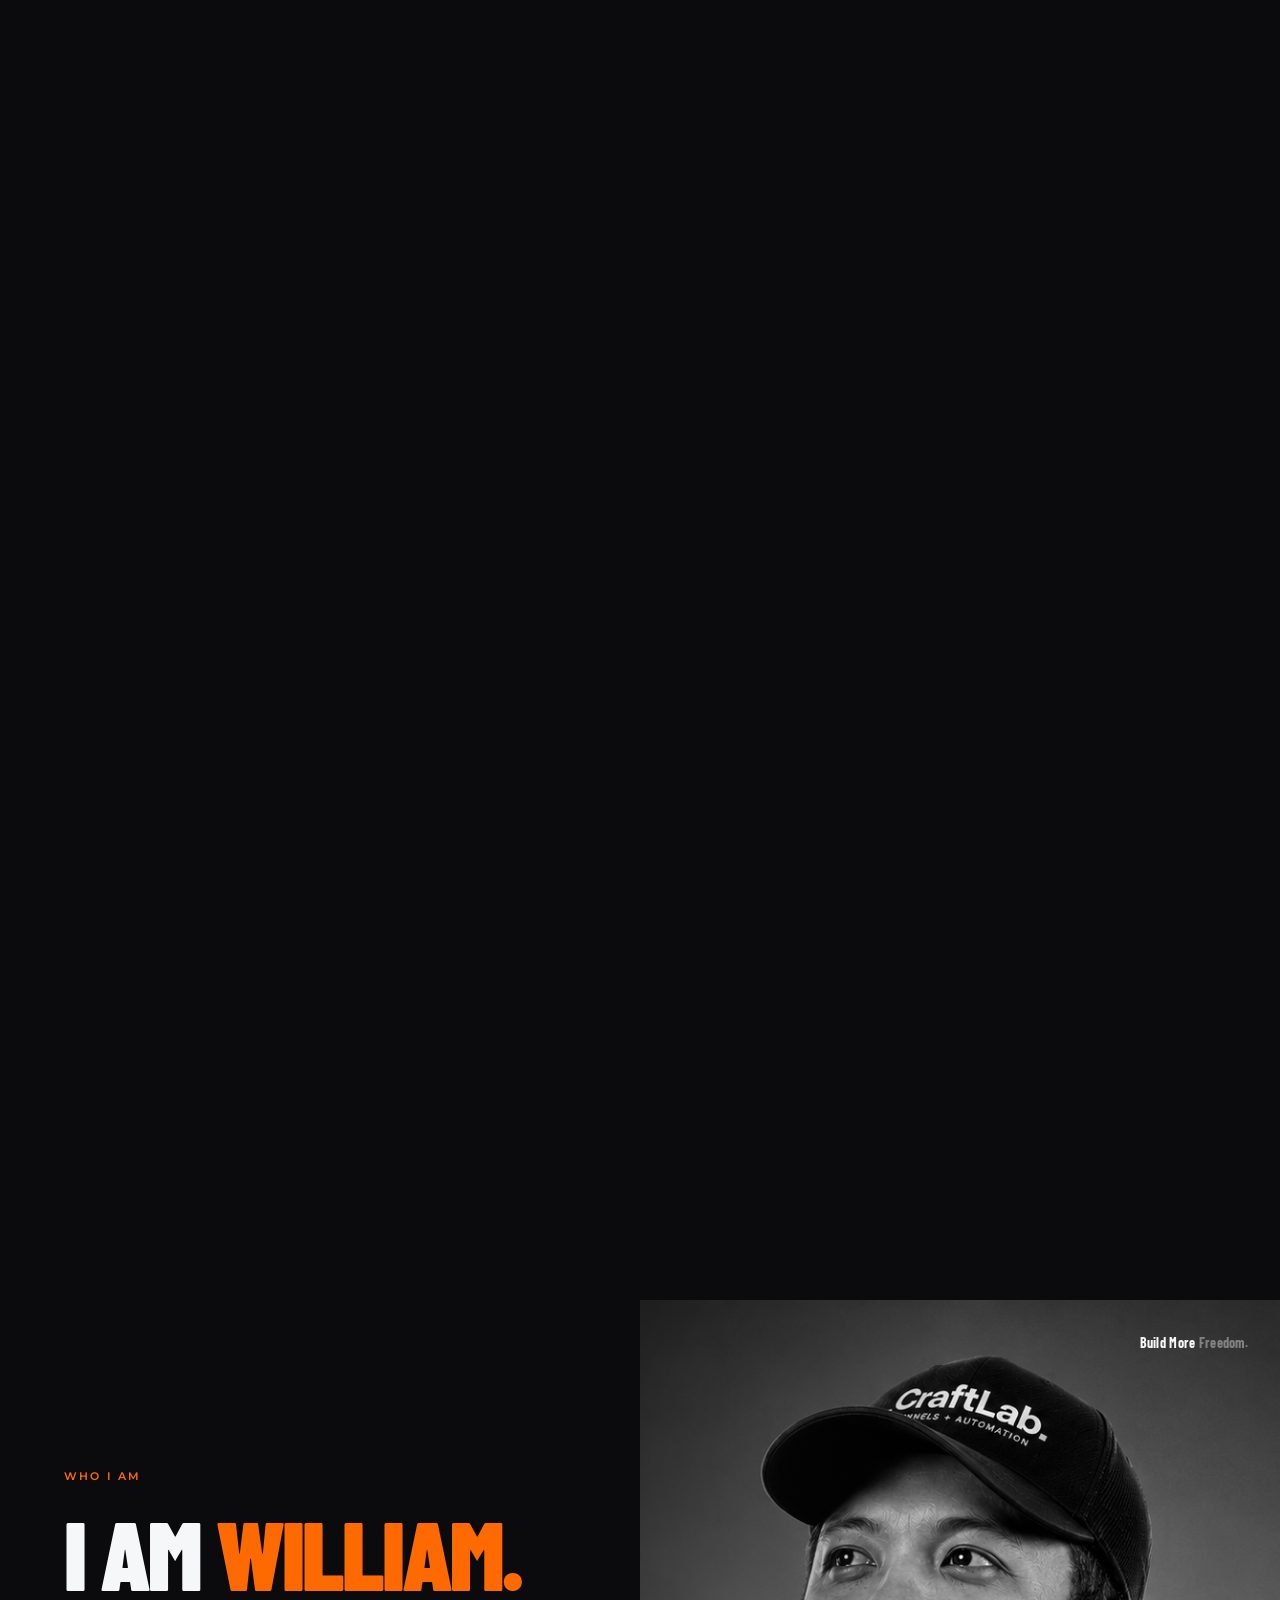
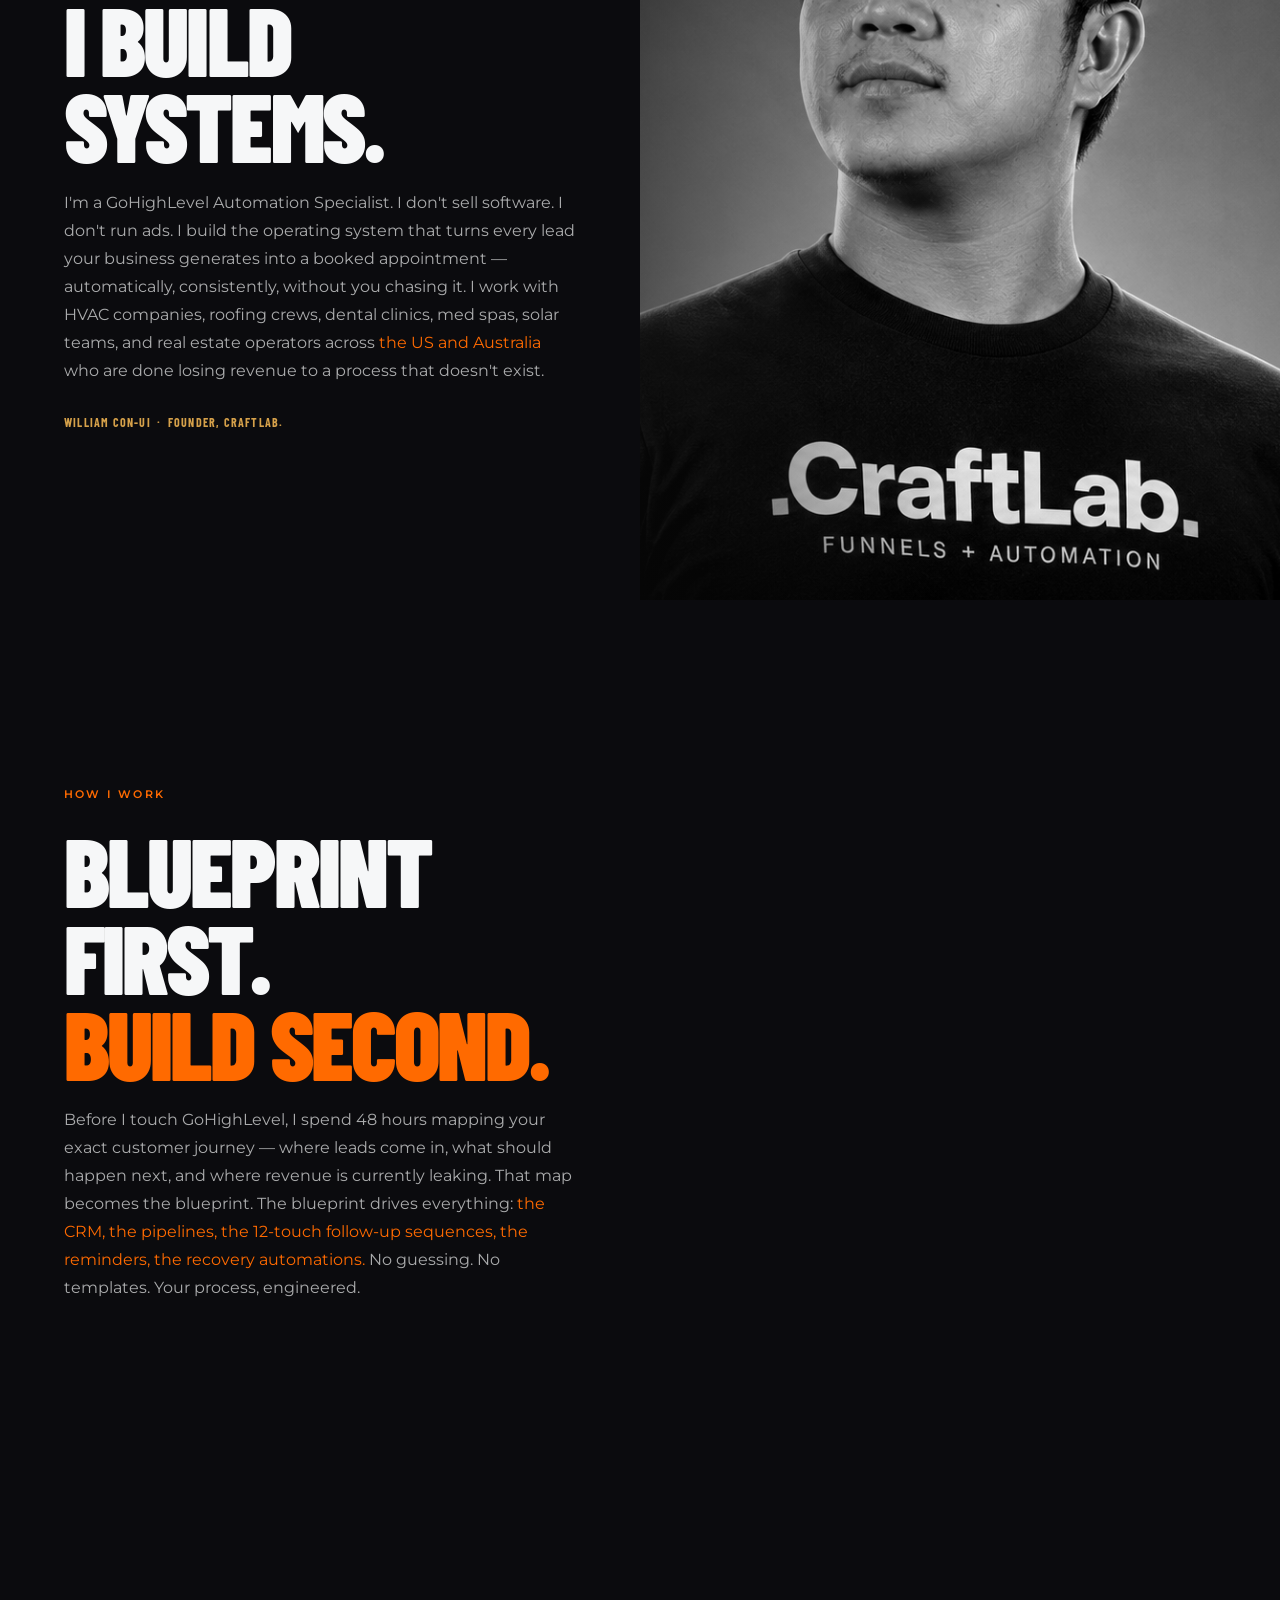
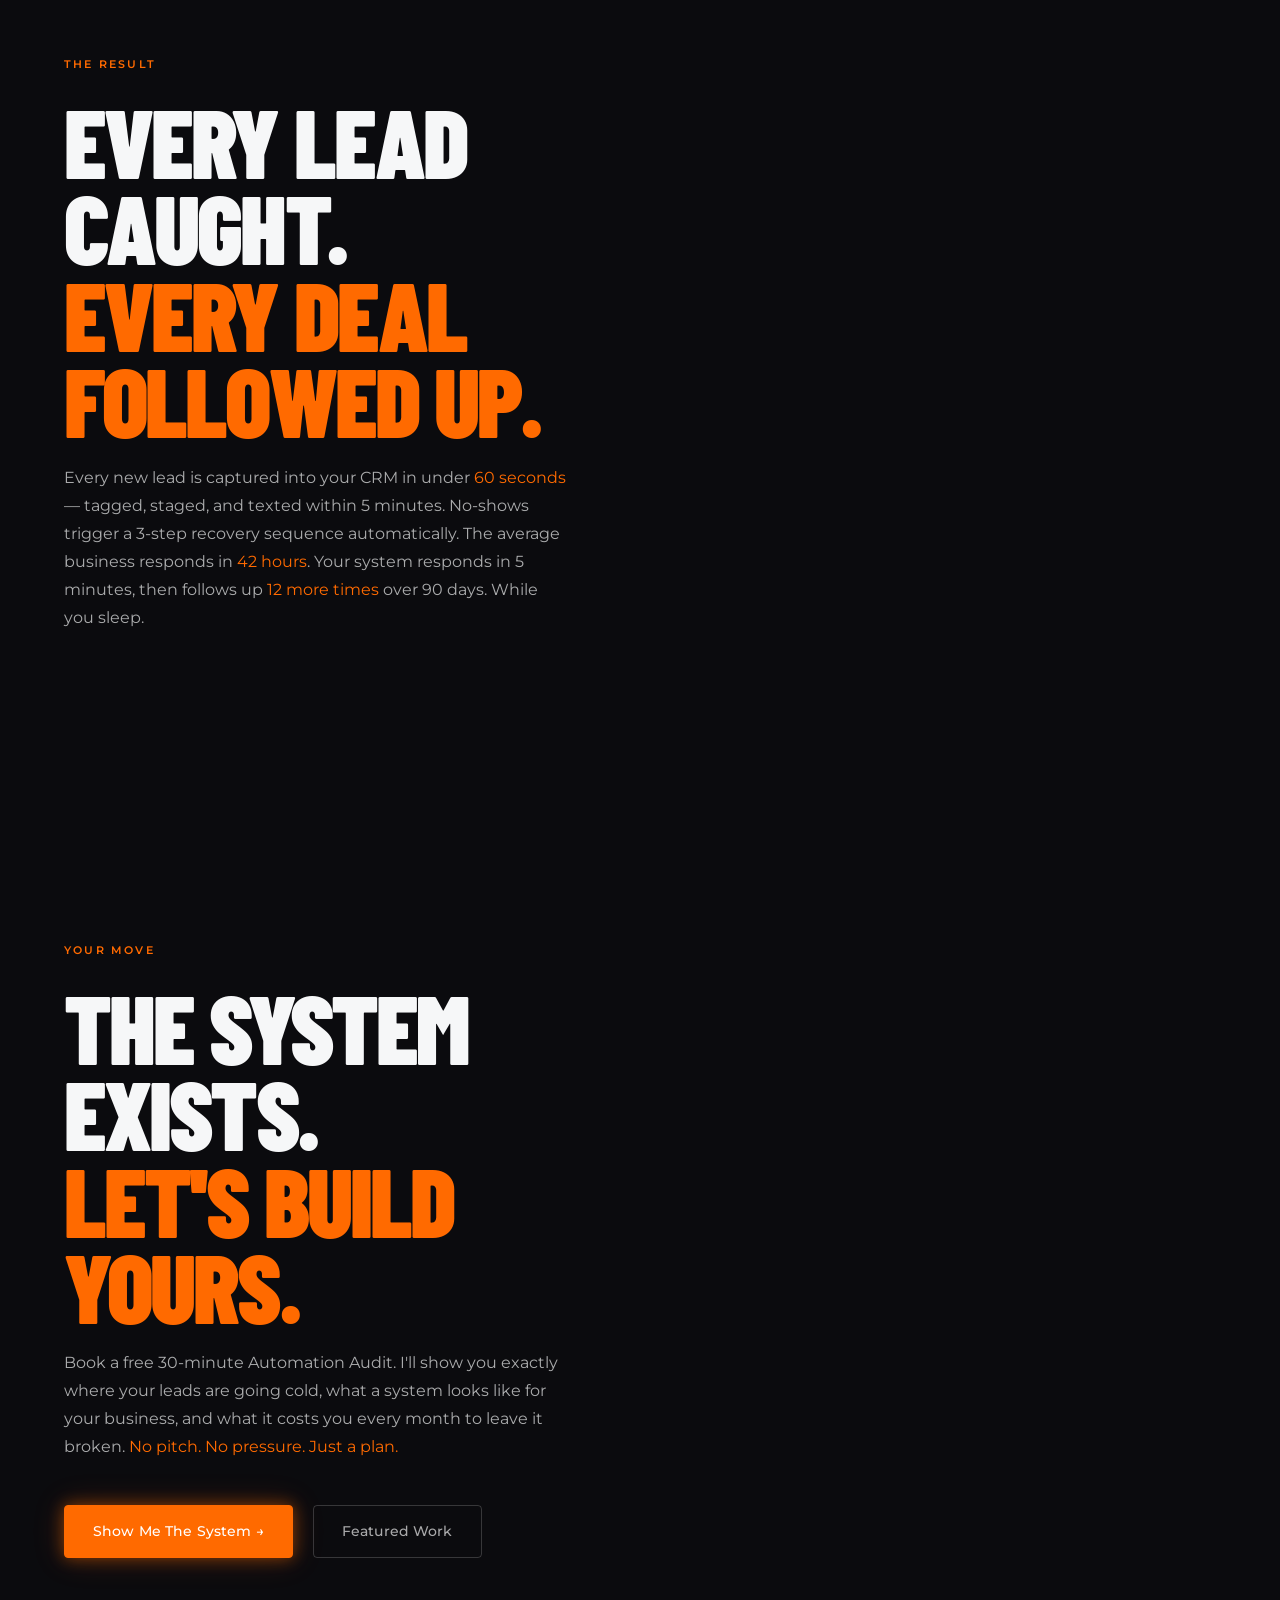
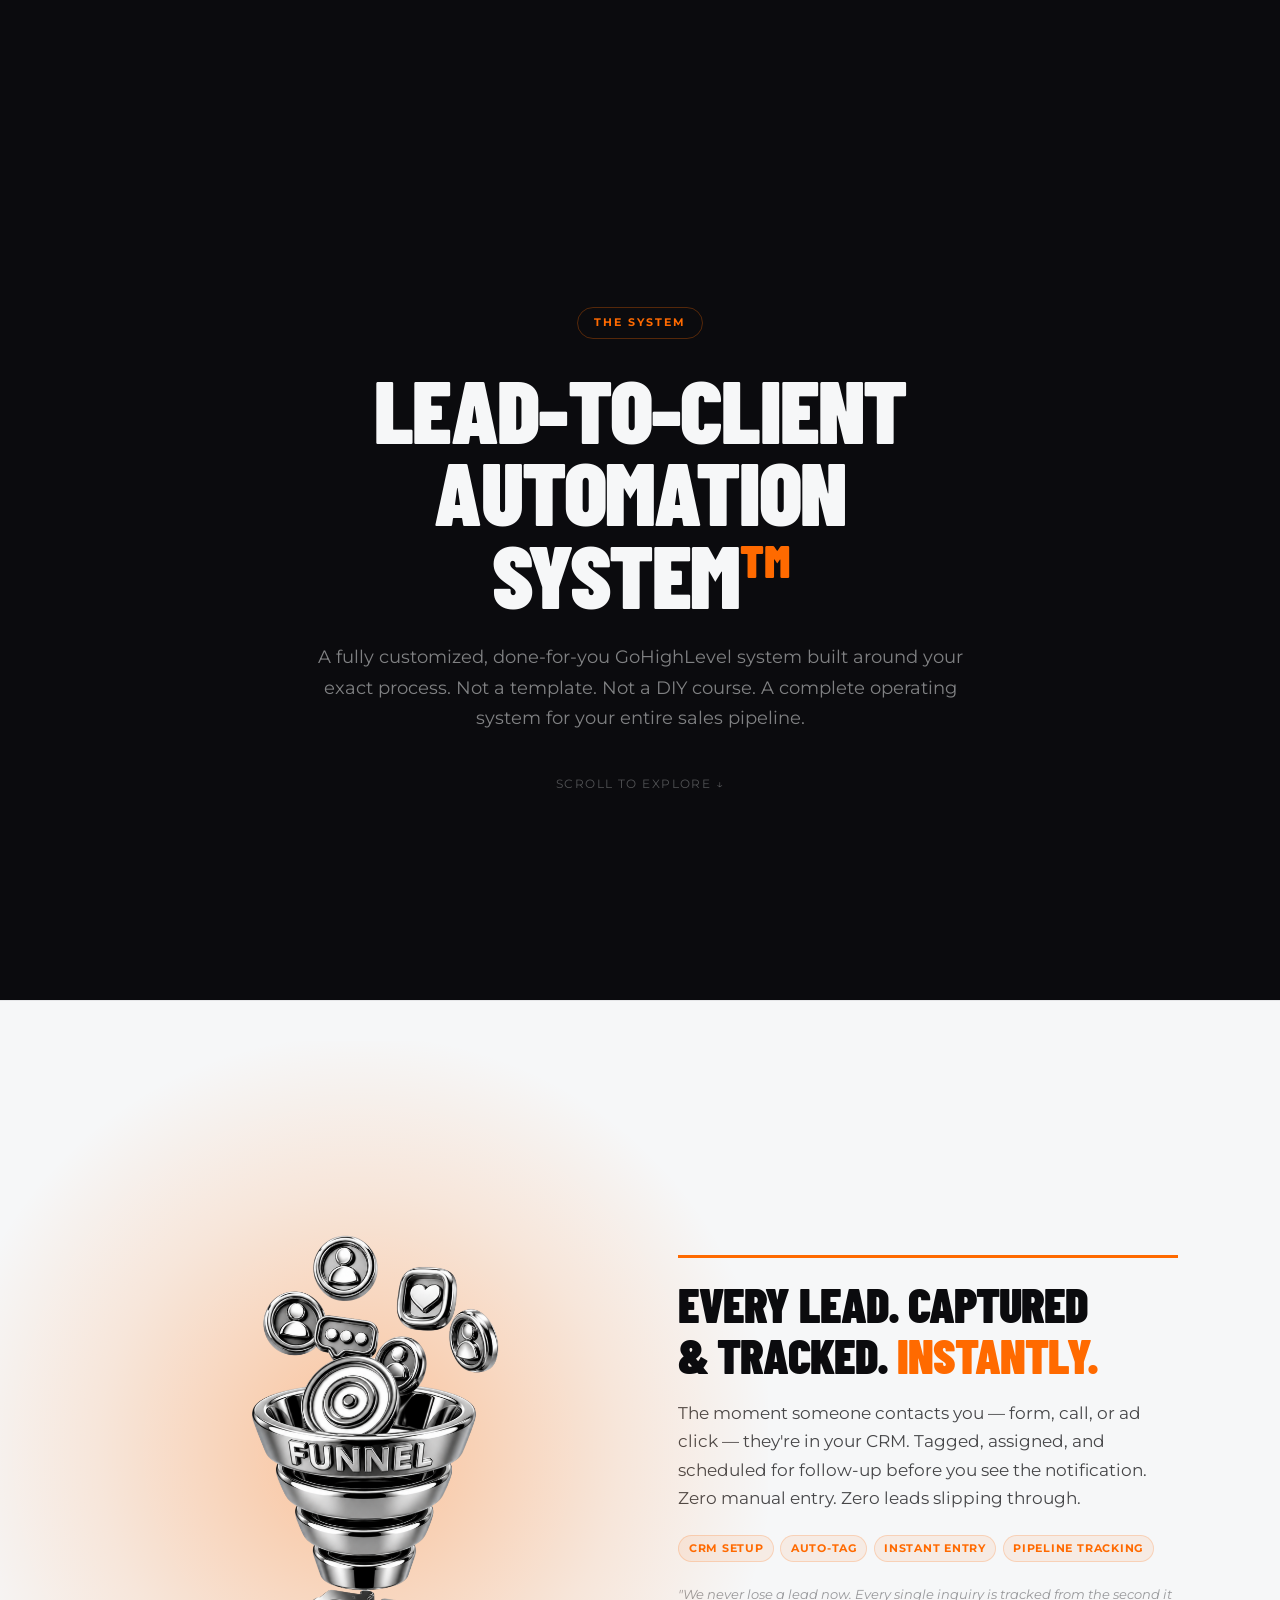
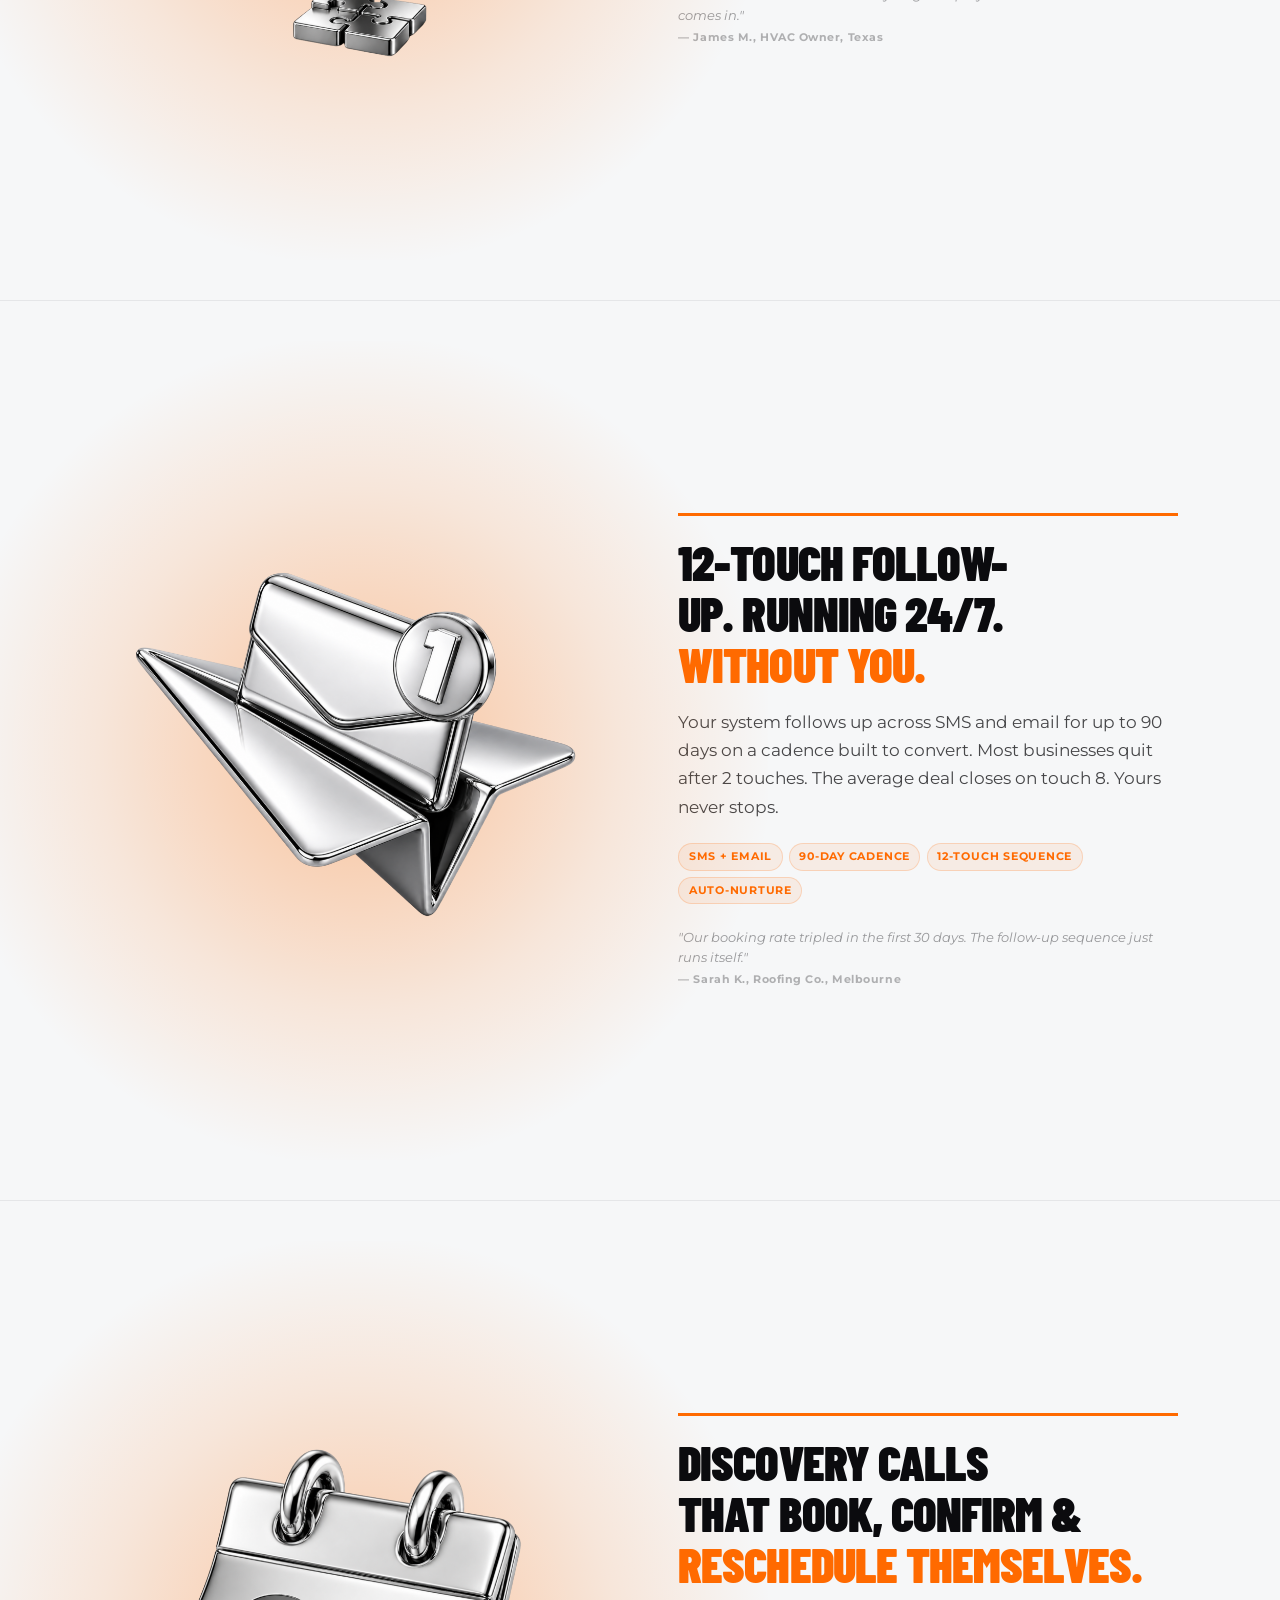
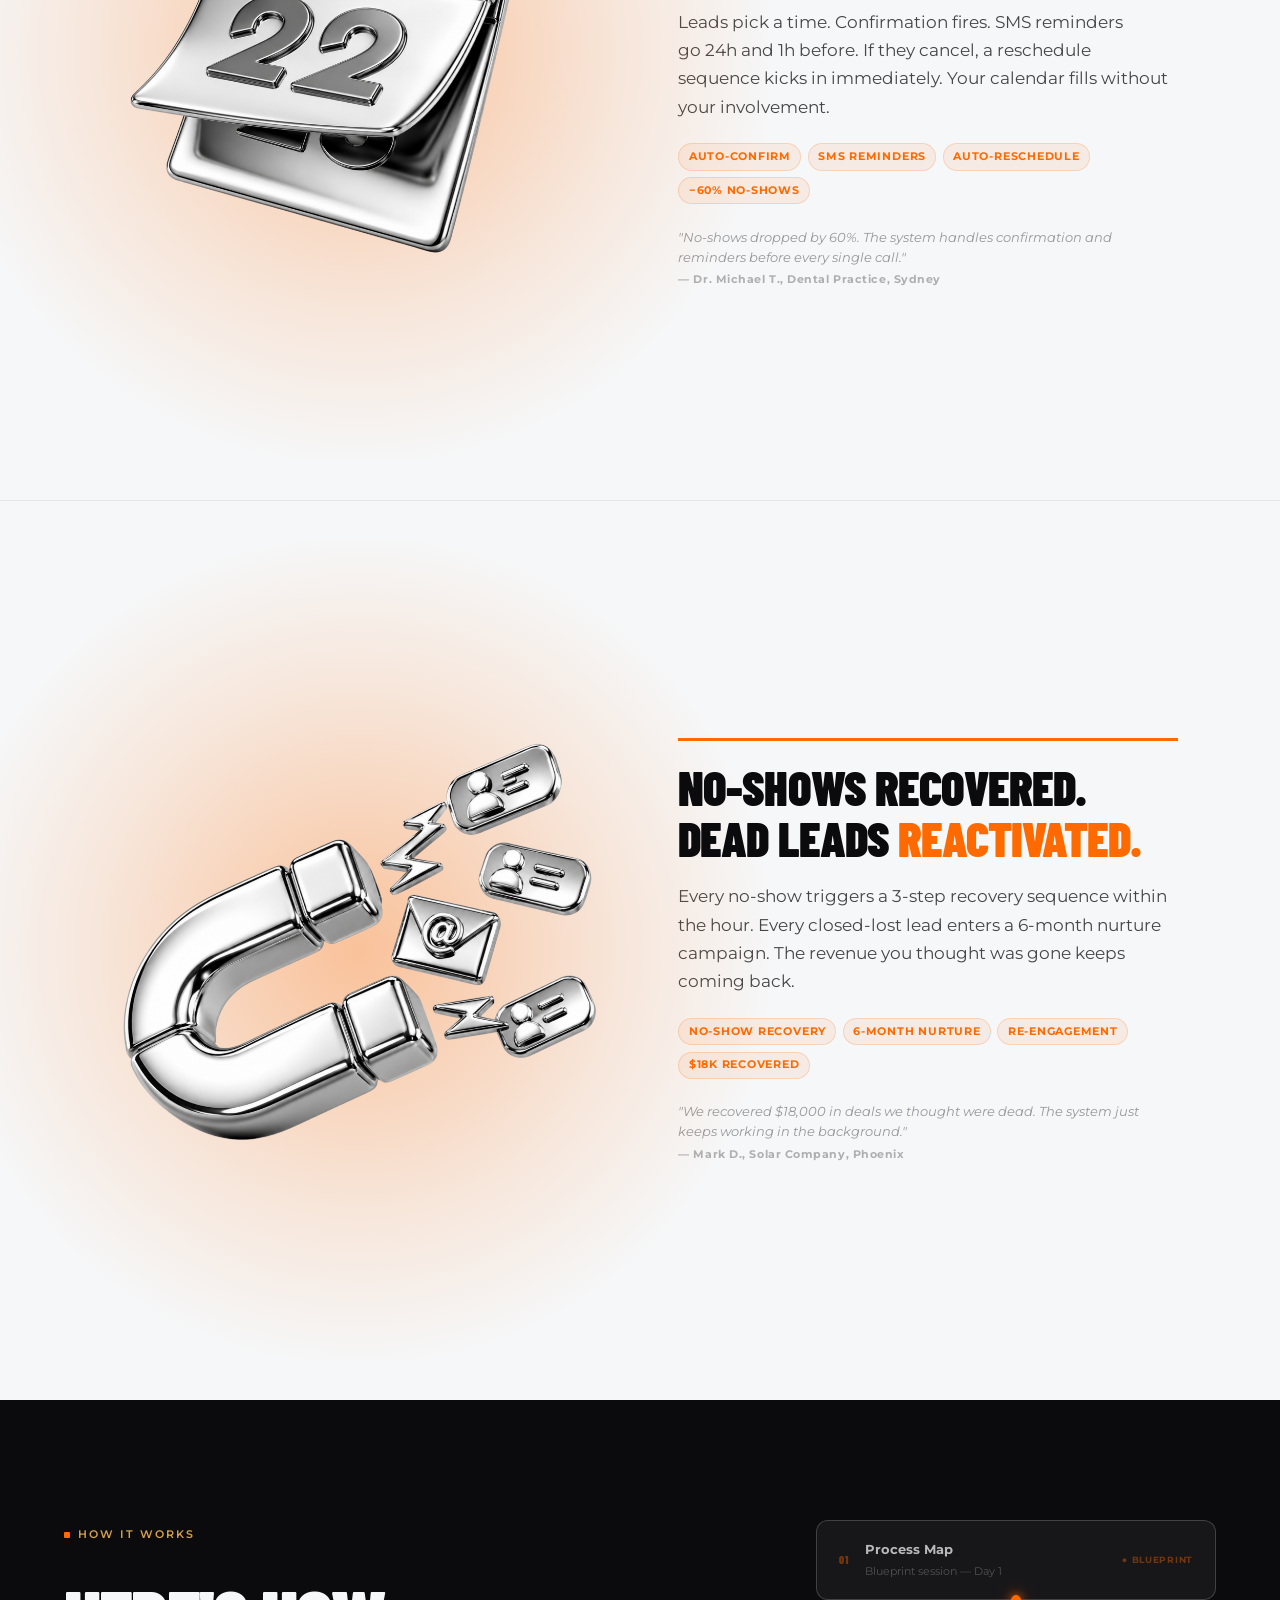
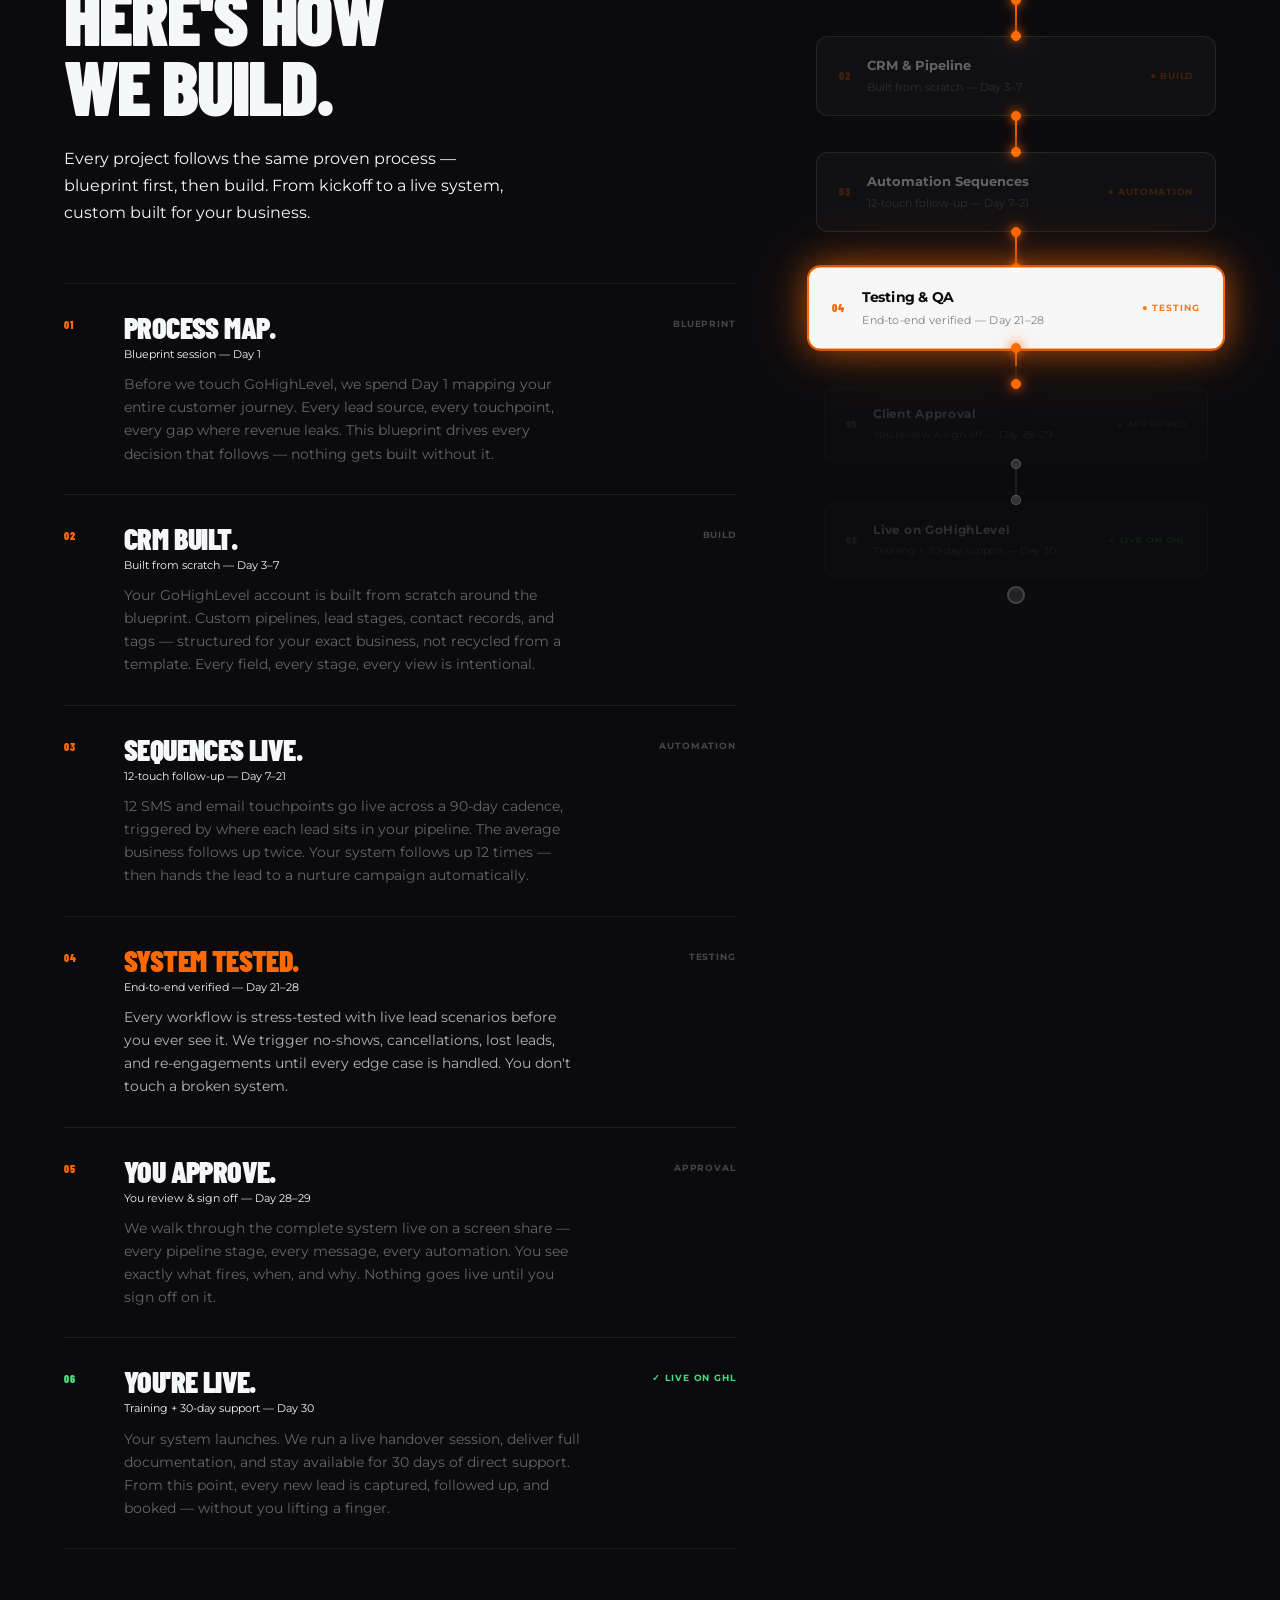
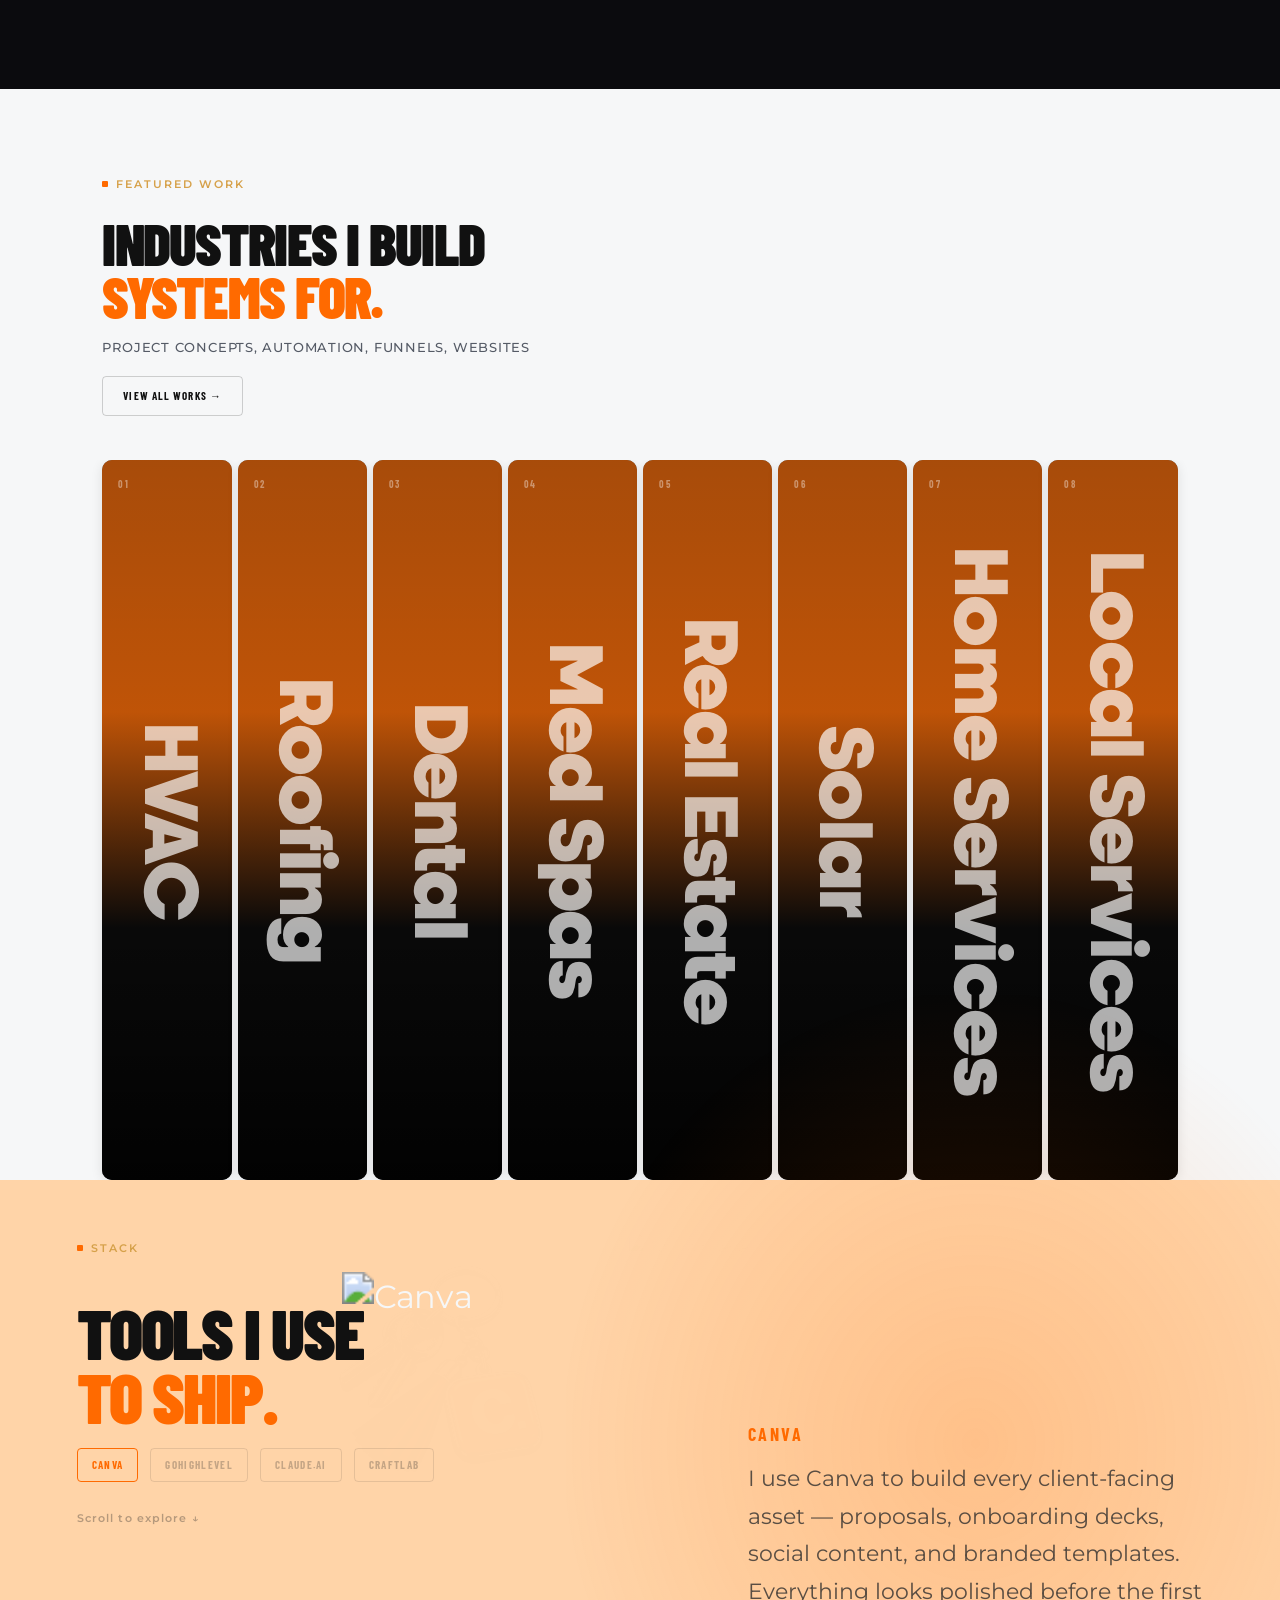
==== commit bbcc11f7: "Portfolio: add site preview modal, website cards with video + iframe embed - Fullscreen iframe modal" ====
--- a/index.html
+++ b/index.html
@@ -5,12 +5,13 @@
   <meta name="viewport" content="width=device-width, initial-scale=1.0" />
   <title>CraftLab. - Funnels + Automation</title>
   <meta name="description" content="GoHighLevel Automation Specialist. I build Lead-to-Client Automation Systems for service-based businesses in the US and Australia." />
+  <script>if ('scrollRestoration' in history) history.scrollRestoration = 'manual';</script>
   <link rel="dns-prefetch" href="https://cdnjs.cloudflare.com" />
   <link rel="preconnect" href="https://fonts.googleapis.com" />
   <link rel="preconnect" href="https://fonts.gstatic.com" crossorigin />
   <link rel="preload" href="https://fonts.googleapis.com/css2?family=Montserrat:ital,wght@0,300;0,400;0,500;0,600;0,700;0,800;1,700&family=Barlow+Condensed:wght@700;800;900&display=swap" as="style" />
   <link href="https://fonts.googleapis.com/css2?family=Montserrat:ital,wght@0,300;0,400;0,500;0,600;0,700;0,800;1,700&family=Barlow+Condensed:wght@700;800;900&display=swap" rel="stylesheet" />
-  <link rel="stylesheet" href="style.css?v=173" />
+  <link rel="stylesheet" href="style.css?v=177" />
   <link rel="stylesheet" href="https://unpkg.com/@phosphor-icons/web@2.1.1/src/regular/style.css" media="print" onload="this.media='all'" />
 </head>
 <body>
@@ -90,9 +91,9 @@
     <div class="hero__copy">
       <h1 class="hero__h1"><span class="hero__h1-line">Build more</span><br><span class="hero__h1-accent">freedom.</span></h1>
       <p class="hero__tagline">Every system built inside GoHighLevel.</p>
-      <p class="hero__sub">We help businesses capture every lead, follow up automatically, and book more appointments — without hiring staff or chasing prospects manually. Done-For-You. Live in 30 days.</p>
+      <p class="hero__sub">We help businesses capture every lead, follow up automatically, and book more appointments — without hiring staff or chasing prospects manually. Done-For-You. Live and custom built for your business.</p>
       <div class="hero__ctas">
-        <a href="booking.html" class="hero__btn hero__btn--solid">Stop Losing Leads</a>
+        <a href="booking.html" class="hero__btn hero__btn--solid"><i class="ph ph-phone-call"></i> Book a Call</a>
       </div>
     </div>
 
@@ -144,10 +145,10 @@
           <div class="stmt-offer">
             <span class="stmt-offer__eyebrow">The Fix</span>
             <h2 class="stmt-offer__h">Lead-to-Client<br>Automation System<span style="color:var(--white)">™</span></h2>
-            <p class="stmt-offer__sub">CRM. Pipeline. 12-touch follow-up. Appointment booking.<br>No-show recovery. Nurture campaigns. All connected. Live in 30 days.</p>
+            <p class="stmt-offer__sub">CRM. Pipeline. 12-touch follow-up. Appointment booking.<br>No-show recovery. Nurture campaigns. All connected. Live and custom built for your business.</p>
             <div class="stmt-offer__btns">
               <a href="#system" class="stmt-offer__btn">Show Me The System →</a>
-              <a href="#who" class="stmt-offer__btn stmt-offer__btn--ghost">Who I Work With</a>
+              <a href="#who" class="stmt-offer__btn stmt-offer__btn--ghost">Featured Work</a>
             </div>
           </div>
         </div>
@@ -194,7 +195,7 @@
           <p class="about__step-p">Book a free 30-minute Automation Audit. I'll show you exactly where your leads are going cold, what a system looks like for your business, and what it costs you every month to leave it broken. <span class="text-orange">No pitch. No pressure. Just a plan.</span></p>
           <div class="about__cta">
             <a href="#system" class="btn btn--orange">Show Me The System →</a>
-            <a href="#who" class="btn btn--ghost-dark">Who I Work With</a>
+            <a href="#who" class="btn btn--ghost-dark">Featured Work</a>
           </div>
         </div>
 
@@ -220,7 +221,7 @@
         <div class="sc-intro__inner">
           <span class="sc-intro__eyebrow">The System</span>
           <h2 class="sc-intro__h">Lead-to-Client<br>Automation System<span class="text-orange">™</span></h2>
-          <p class="sc-intro__sub">A fully customized, done-for-you GoHighLevel system built around your exact process in 30 days. Not a template. Not a DIY course. A complete operating system for your entire sales pipeline.</p>
+          <p class="sc-intro__sub">A fully customized, done-for-you GoHighLevel system built around your exact process. Not a template. Not a DIY course. A complete operating system for your entire sales pipeline.</p>
           <div class="sc-intro__scroll">Scroll to explore ↓</div>
         </div>
       </div>
@@ -304,7 +305,7 @@
       <div class="proc-left">
         <span class="section-tag">How It Works</span>
         <h2 class="proc-hl">Here's How<br>We Build.</h2>
-        <p class="proc-sub">Every project follows the same proven process — blueprint first, then build. From kickoff to live system in 30 days.</p>
+        <p class="proc-sub">Every project follows the same proven process — blueprint first, then build. From kickoff to a live system, custom built for your business.</p>
 
         <div class="proc-items">
 
@@ -469,14 +470,15 @@
   <section class="who-v2" id="who">
 
     <div class="who-v2__header">
-      <span class="section-tag">Who I Work With</span>
+      <span class="section-tag">Featured Work</span>
       <h2 class="who-v2__h">Industries I build<br><span class="text-orange">systems for.</span></h2>
+      <p class="who-v2__sub">Project Concepts, Automation, Funnels, Websites</p>
       <a href="portfolio.html" class="who-v2__all-btn">View All Works →</a>
     </div>
 
     <div class="who-v2__accordion">
 
-      <a class="who-panel" href="portfolio.html#hvac" style="--bg:url('https://images.unsplash.com/photo-1776860155275-eee24bfb1dee?auto=format&fit=crop&w=900&q=80')">
+      <a class="who-panel" href="portfolio.html#hvac" style="--bg:url('https://images.unsplash.com/photo-1776860155275-eee24bfb1dee?auto=format&fit=crop&w=900&q=80'); --pclr: #0E7490">
         <div class="who-panel__overlay"></div>
         <span class="who-panel__num">01</span>
         <span class="who-panel__tag">HVAC</span>
@@ -487,7 +489,7 @@
         </div>
       </a>
 
-      <a class="who-panel" href="portfolio.html#roofing" style="--bg:url('https://images.unsplash.com/photo-1632759145351-1d592919f522?auto=format&fit=crop&w=900&q=80')">
+      <a class="who-panel" href="portfolio.html#roofing" style="--bg:url('https://images.unsplash.com/photo-1632759145351-1d592919f522?auto=format&fit=crop&w=900&q=80'); --pclr: #78350F">
         <div class="who-panel__overlay"></div>
         <span class="who-panel__num">02</span>
         <span class="who-panel__tag">Roofing</span>
@@ -498,7 +500,7 @@
         </div>
       </a>
 
-      <a class="who-panel" href="portfolio.html#dental" style="--bg:url('https://images.unsplash.com/photo-1643660527083-5149b75387ca?auto=format&fit=crop&w=900&q=80')">
+      <a class="who-panel" href="portfolio.html#dental" style="--bg:url('https://images.unsplash.com/photo-1643660527083-5149b75387ca?auto=format&fit=crop&w=900&q=80'); --pclr: #0E7490">
         <div class="who-panel__overlay"></div>
         <span class="who-panel__num">03</span>
         <span class="who-panel__tag">Dental</span>
@@ -509,7 +511,7 @@
         </div>
       </a>
 
-      <a class="who-panel" href="portfolio.html#medspa" style="--bg:url('https://images.unsplash.com/photo-1600334089648-b0d9d3028eb2?auto=format&fit=crop&w=900&q=80')">
+      <a class="who-panel" href="portfolio.html#medspa" style="--bg:url('https://images.unsplash.com/photo-1600334089648-b0d9d3028eb2?auto=format&fit=crop&w=900&q=80'); --pclr: #9D174D">
         <div class="who-panel__overlay"></div>
         <span class="who-panel__num">04</span>
         <span class="who-panel__tag">Med Spas</span>
@@ -520,7 +522,7 @@
         </div>
       </a>
 
-      <a class="who-panel" href="portfolio.html#realestate" style="--bg:url('https://images.unsplash.com/photo-1757359056339-22968344cce6?auto=format&fit=crop&w=900&q=80')">
+      <a class="who-panel" href="portfolio.html#realestate" style="--bg:url('https://images.unsplash.com/photo-1757359056339-22968344cce6?auto=format&fit=crop&w=900&q=80'); --pclr: #14532D">
         <div class="who-panel__overlay"></div>
         <span class="who-panel__num">05</span>
         <span class="who-panel__tag">Real Estate</span>
@@ -531,7 +533,7 @@
         </div>
       </a>
 
-      <a class="who-panel" href="portfolio.html#solar" style="--bg:url('https://images.unsplash.com/photo-1542336391-ae2936d8efe4?auto=format&fit=crop&w=900&q=80')">
+      <a class="who-panel" href="portfolio.html#solar" style="--bg:url('https://images.unsplash.com/photo-1542336391-ae2936d8efe4?auto=format&fit=crop&w=900&q=80'); --pclr: #92400E">
         <div class="who-panel__overlay"></div>
         <span class="who-panel__num">06</span>
         <span class="who-panel__tag">Solar</span>
@@ -542,7 +544,7 @@
         </div>
       </a>
 
-      <a class="who-panel" href="portfolio.html#homeservices" style="--bg:url('https://images.unsplash.com/photo-1501360575895-3f3f2639fd74?auto=format&fit=crop&w=900&q=80')">
+      <a class="who-panel" href="portfolio.html#homeservices" style="--bg:url('https://images.unsplash.com/photo-1501360575895-3f3f2639fd74?auto=format&fit=crop&w=900&q=80'); --pclr: #9A3412">
         <div class="who-panel__overlay"></div>
         <span class="who-panel__num">07</span>
         <span class="who-panel__tag">Home Services</span>
@@ -553,7 +555,7 @@
         </div>
       </a>
 
-      <a class="who-panel" href="portfolio.html#local" style="--bg:url('https://images.unsplash.com/photo-1761208158937-9f30aaea46b1?auto=format&fit=crop&w=900&q=80')">
+      <a class="who-panel" href="portfolio.html#local" style="--bg:url('https://images.unsplash.com/photo-1761208158937-9f30aaea46b1?auto=format&fit=crop&w=900&q=80'); --pclr: #4C1D95">
         <div class="who-panel__overlay"></div>
         <span class="who-panel__num">08</span>
         <span class="who-panel__tag">Local Services</span>
@@ -625,6 +627,7 @@
           <div class="dlv-item"><span class="dlv-num">05</span><span class="dlv-name">Internal Team Notifications</span></div>
           <div class="dlv-item"><span class="dlv-num">10</span><span class="dlv-name">Reporting Dashboard</span></div>
         </div>
+        <a href="portfolio.html" class="dlv-all-works">View All Works →</a>
       </div>
 
       <!-- Right: Your Next Step -->
@@ -647,7 +650,7 @@
   <!-- GSAP core + ScrollTrigger -->
   <script src="https://cdnjs.cloudflare.com/ajax/libs/gsap/3.12.5/gsap.min.js"></script>
   <script src="https://cdnjs.cloudflare.com/ajax/libs/gsap/3.12.5/ScrollTrigger.min.js"></script>
-  <script src="script.js?v=107" defer></script>
+  <script src="script.js?v=112" defer></script>
 
   <!-- RIGHT SIDE NAV -->
   <nav class="rnav" id="rnav" aria-label="Section navigation">
--- a/style.css
+++ b/style.css
@@ -712,16 +712,19 @@
   flex-wrap: wrap;
 }
 .hero__btn {
-  font-size: 13px;
+  font-size: 15px;
   font-weight: 600;
   letter-spacing: 0.04em;
   text-decoration: none;
-  padding: 14px 36px;
+  padding: 18px 48px;
   border-radius: 4px;
   transition: all 0.2s;
-  min-width: 176px;
+  min-width: 220px;
   text-align: center;
-  display: inline-block;
+  display: inline-flex;
+  align-items: center;
+  justify-content: center;
+  gap: 9px;
 }
 .hero__btn--solid {
   background: var(--orange);
@@ -2533,6 +2536,16 @@
 }
 .who-v2__h .text-orange { color: var(--orange); }
 
+.who-v2__sub {
+  font-family: var(--font-b);
+  font-size: 13px;
+  font-weight: 500;
+  letter-spacing: 0.06em;
+  color: #555B66;
+  text-transform: uppercase;
+  margin: 14px 0 0;
+}
+
 /* ── Accordion strip ── */
 .who-v2__accordion {
   display: flex;
@@ -2562,24 +2575,25 @@
 .who-v2__accordion:hover .who-panel { flex: 0.35; }
 .who-v2__accordion:hover .who-panel:hover { flex: 4; }
 
-/* Gradient overlay — always present, deepens on hover */
+/* Two-tone overlay — industry color + brand orange by default, clears on hover */
 .who-panel__overlay {
   position: absolute;
   inset: 0;
+  background: linear-gradient(
+    to top,
+    rgba(0,0,0,0.92) 0%,
+    rgba(0,0,0,0.65) 35%,
+    rgba(255,106,0,0.72) 65%,
+    rgba(255,106,0,0.62) 100%
+  );
+  transition: background 0.45s ease;
+}
+.who-panel:hover .who-panel__overlay {
   background: linear-gradient(
     to top,
     rgba(0,0,0,0.88) 0%,
     rgba(0,0,0,0.35) 40%,
     rgba(0,0,0,0.10) 100%
-  );
-  transition: background 0.35s ease;
-}
-.who-panel:hover .who-panel__overlay {
-  background: linear-gradient(
-    to top,
-    rgba(0,0,0,0.95) 0%,
-    rgba(0,0,0,0.55) 50%,
-    rgba(0,0,0,0.18) 100%
   );
 }
 
@@ -3579,6 +3593,23 @@
   letter-spacing: 0.04em;
   line-height: 1.2;
 }
+.dlv-all-works {
+  display: inline-block;
+  margin-top: 32px;
+  font-family: 'Barlow Condensed', var(--font-h);
+  font-size: 13px;
+  font-weight: 700;
+  letter-spacing: 0.1em;
+  text-transform: uppercase;
+  color: var(--orange);
+  text-decoration: none;
+  background: none;
+  border: none;
+  padding: 0;
+  transition: opacity 0.2s;
+}
+.dlv-all-works:hover { opacity: 0.7; }
+
 /* Right: CTA panel */
 .dlv-right {
   position: sticky;
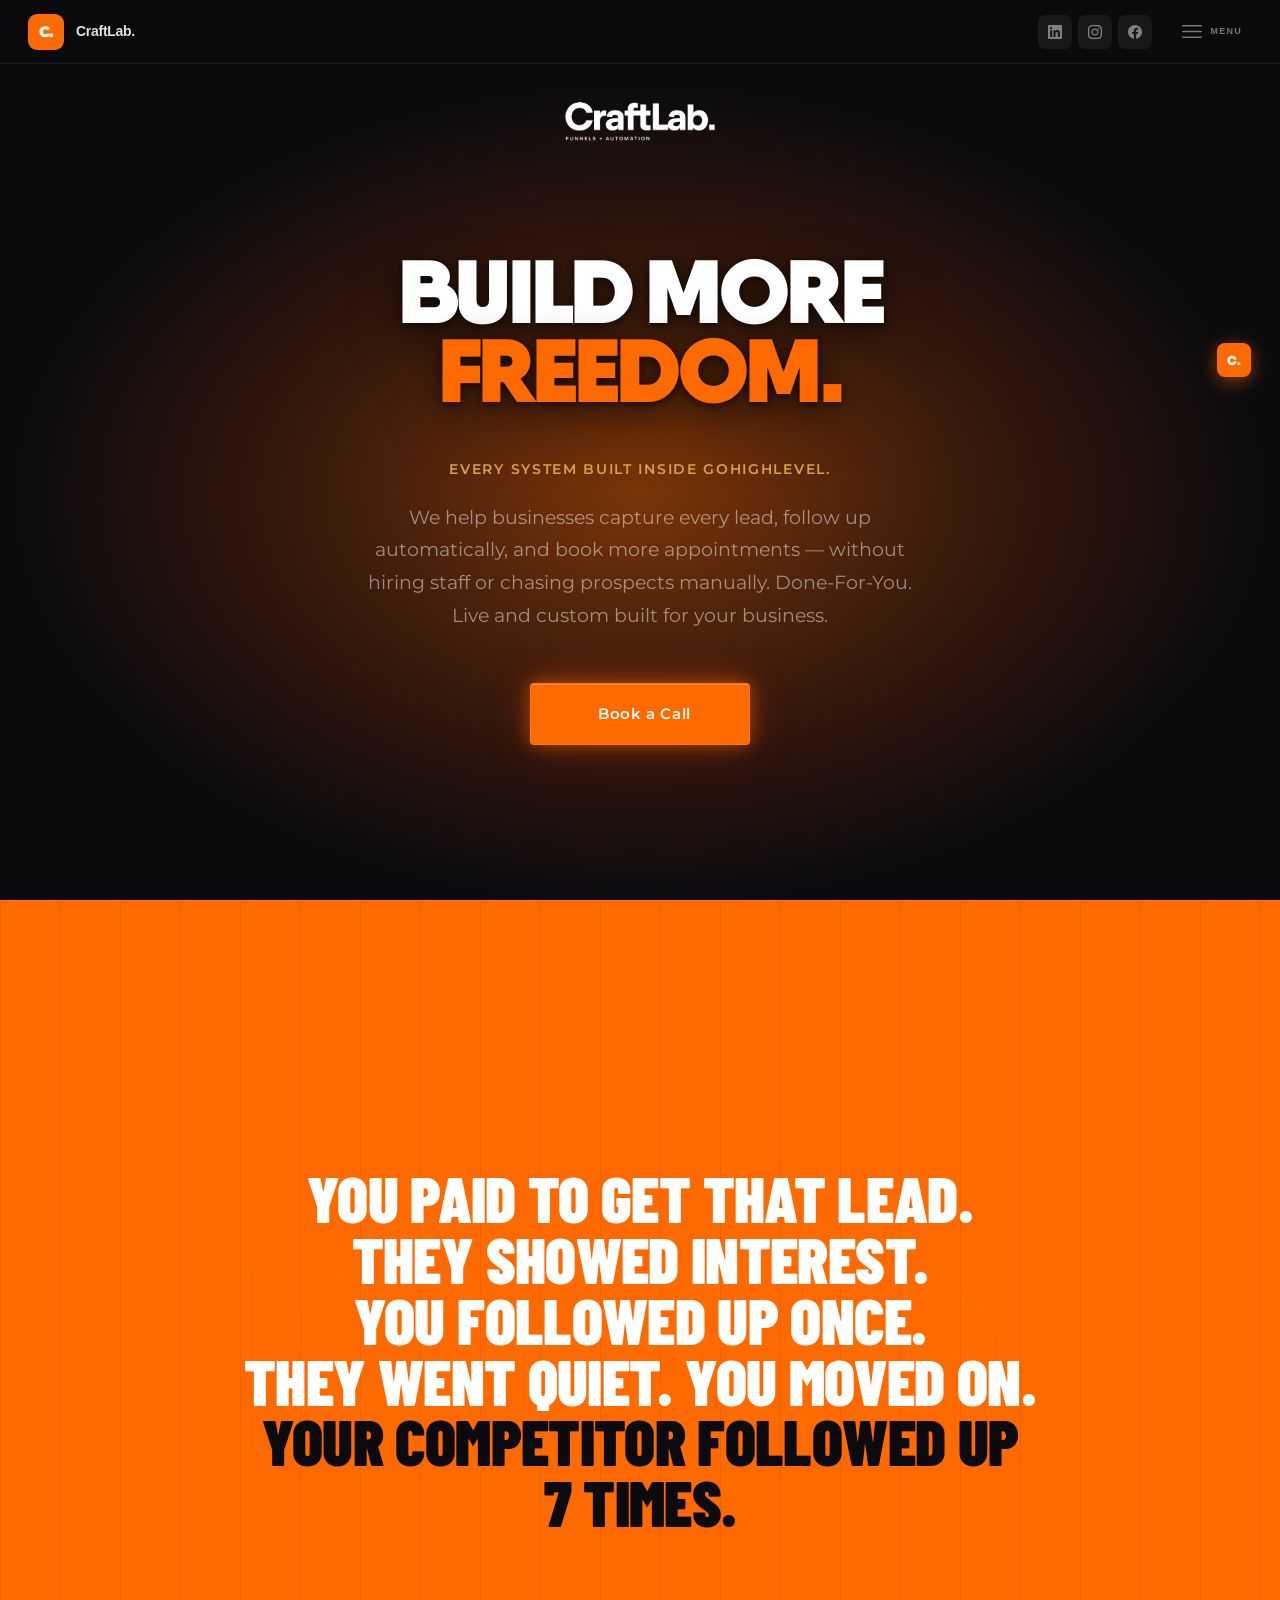
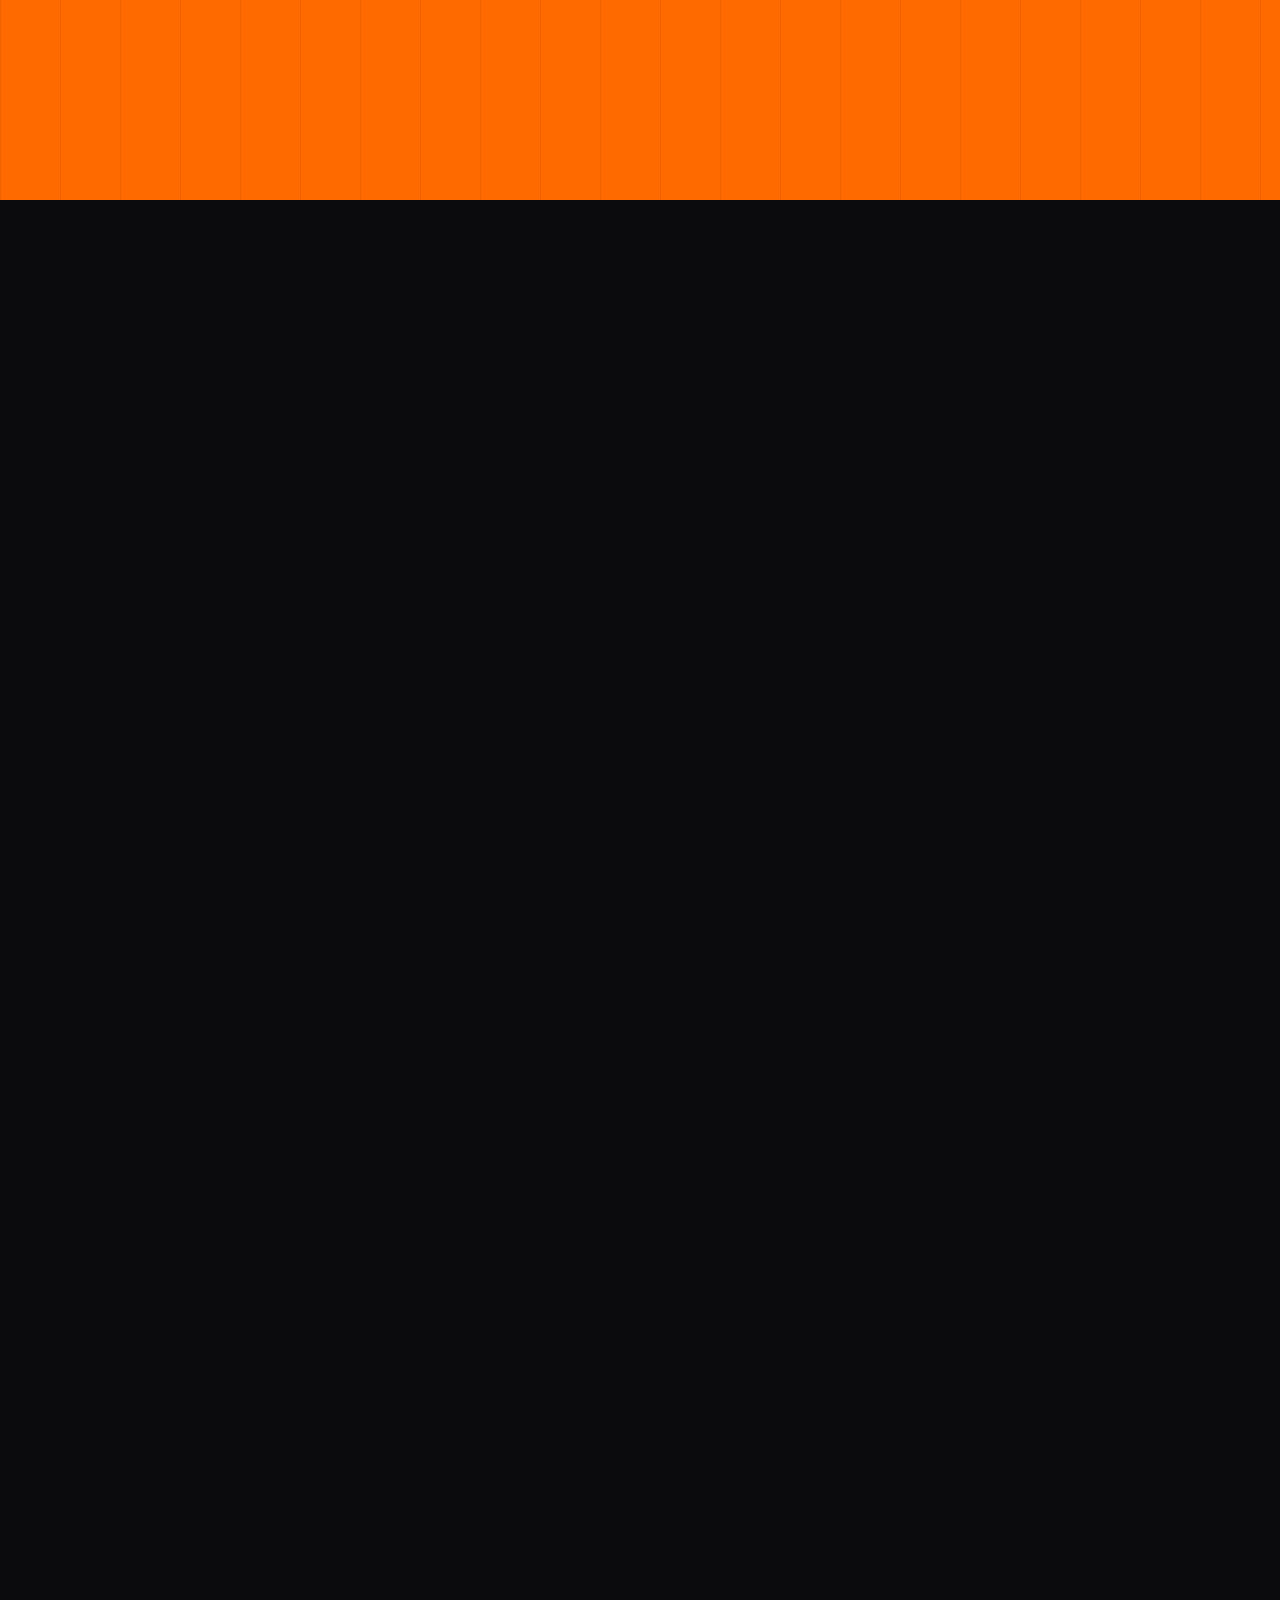
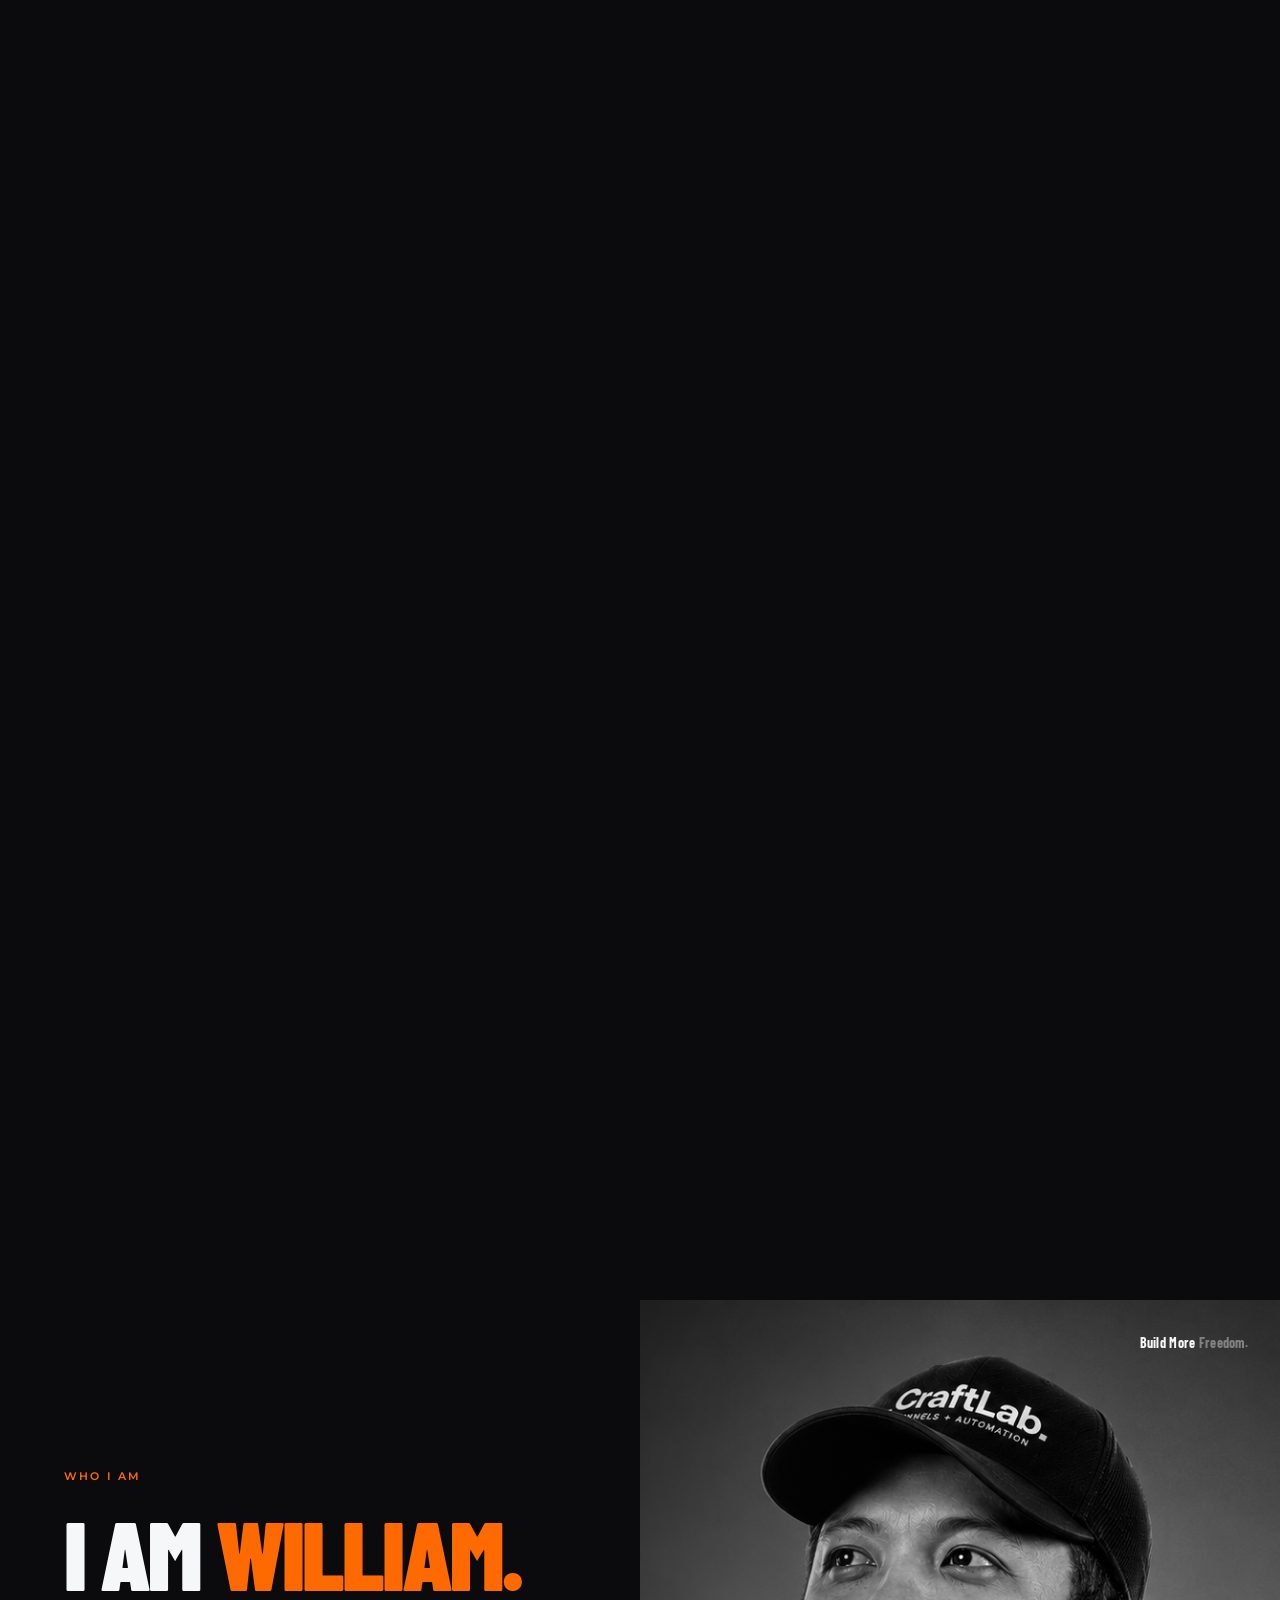
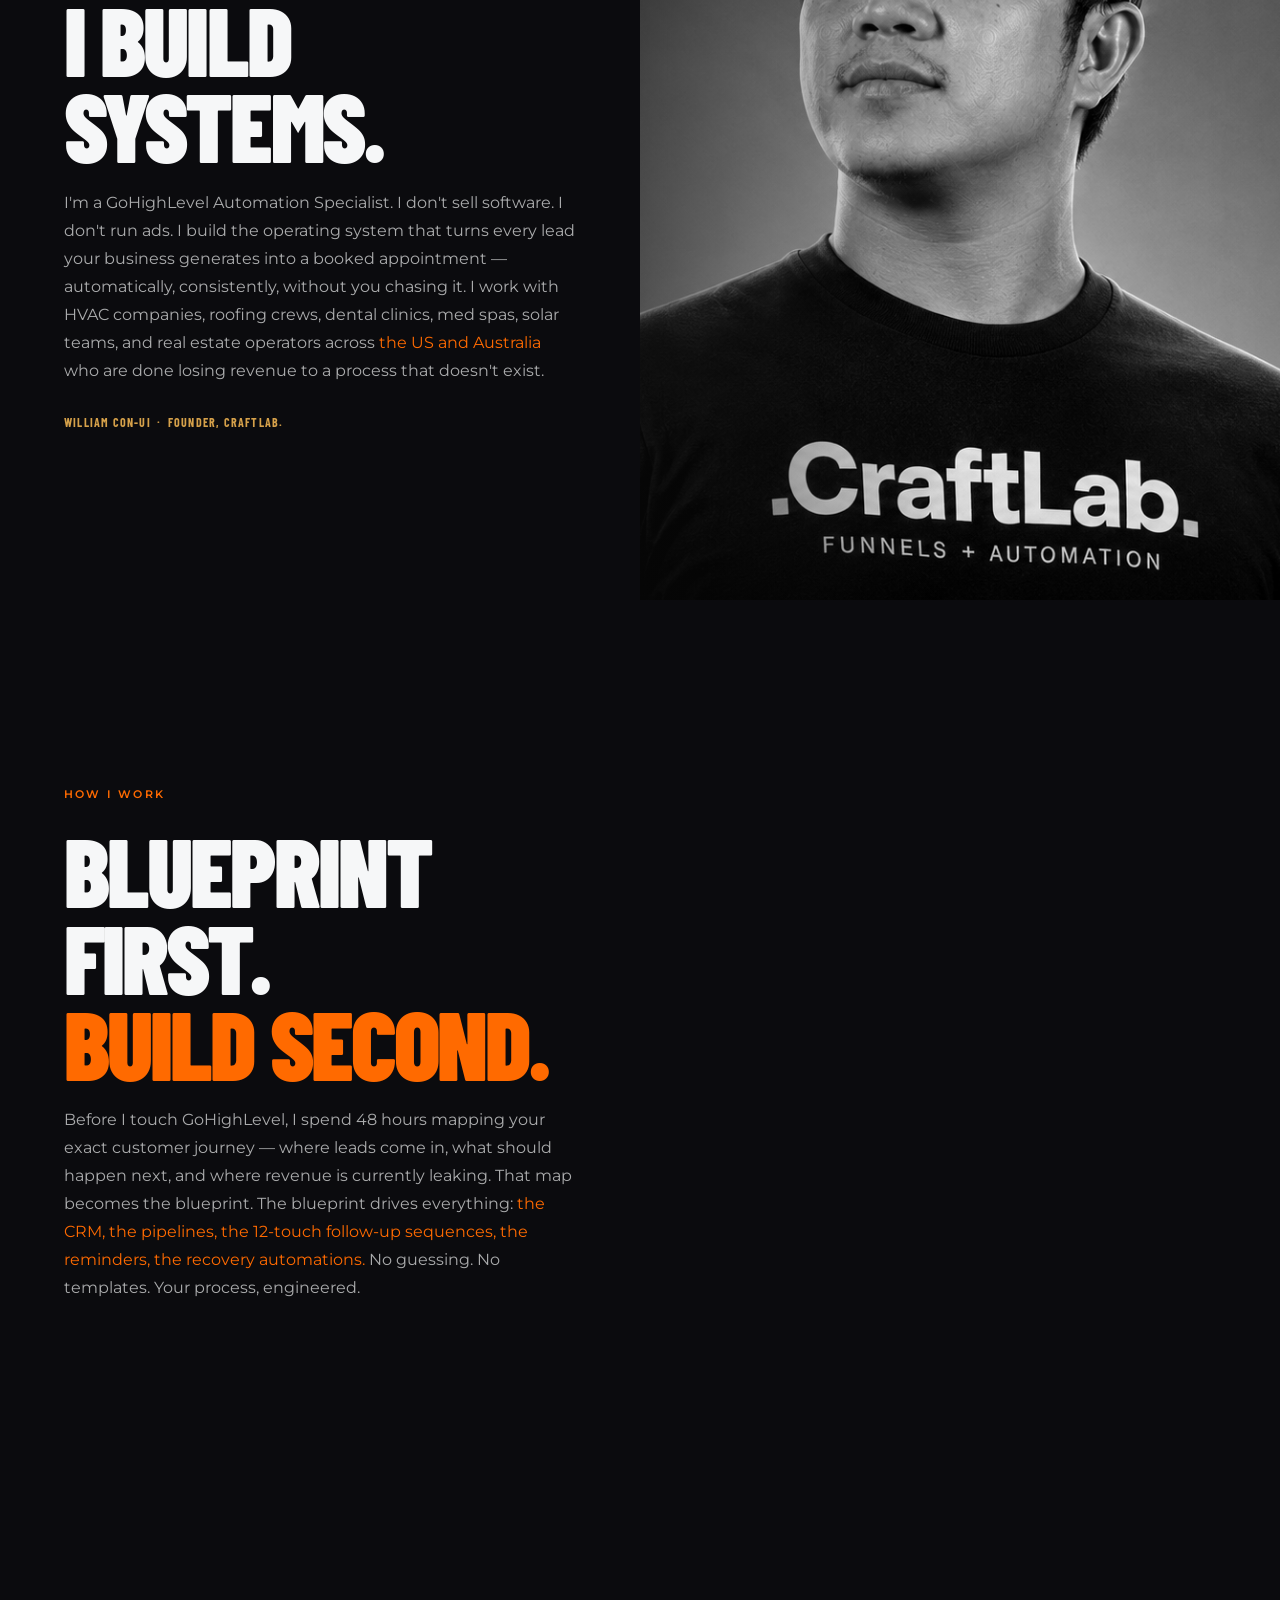
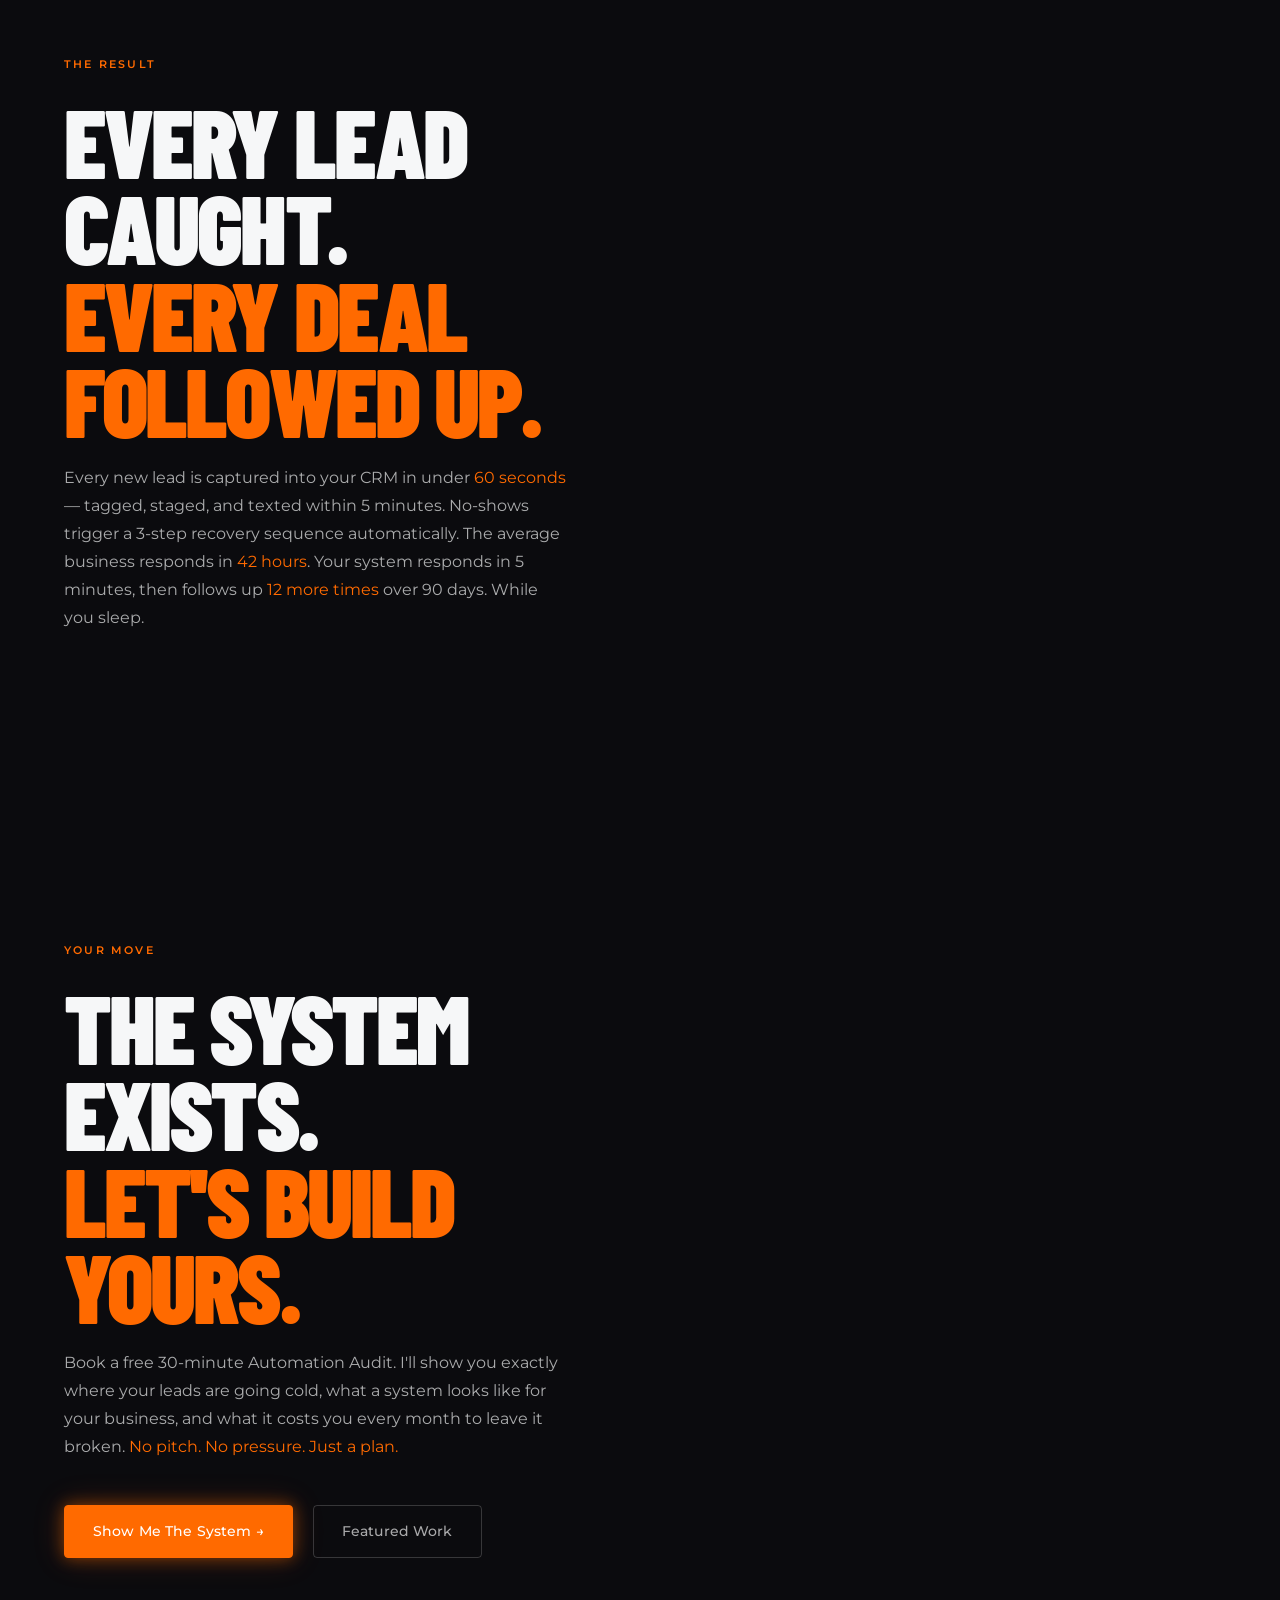
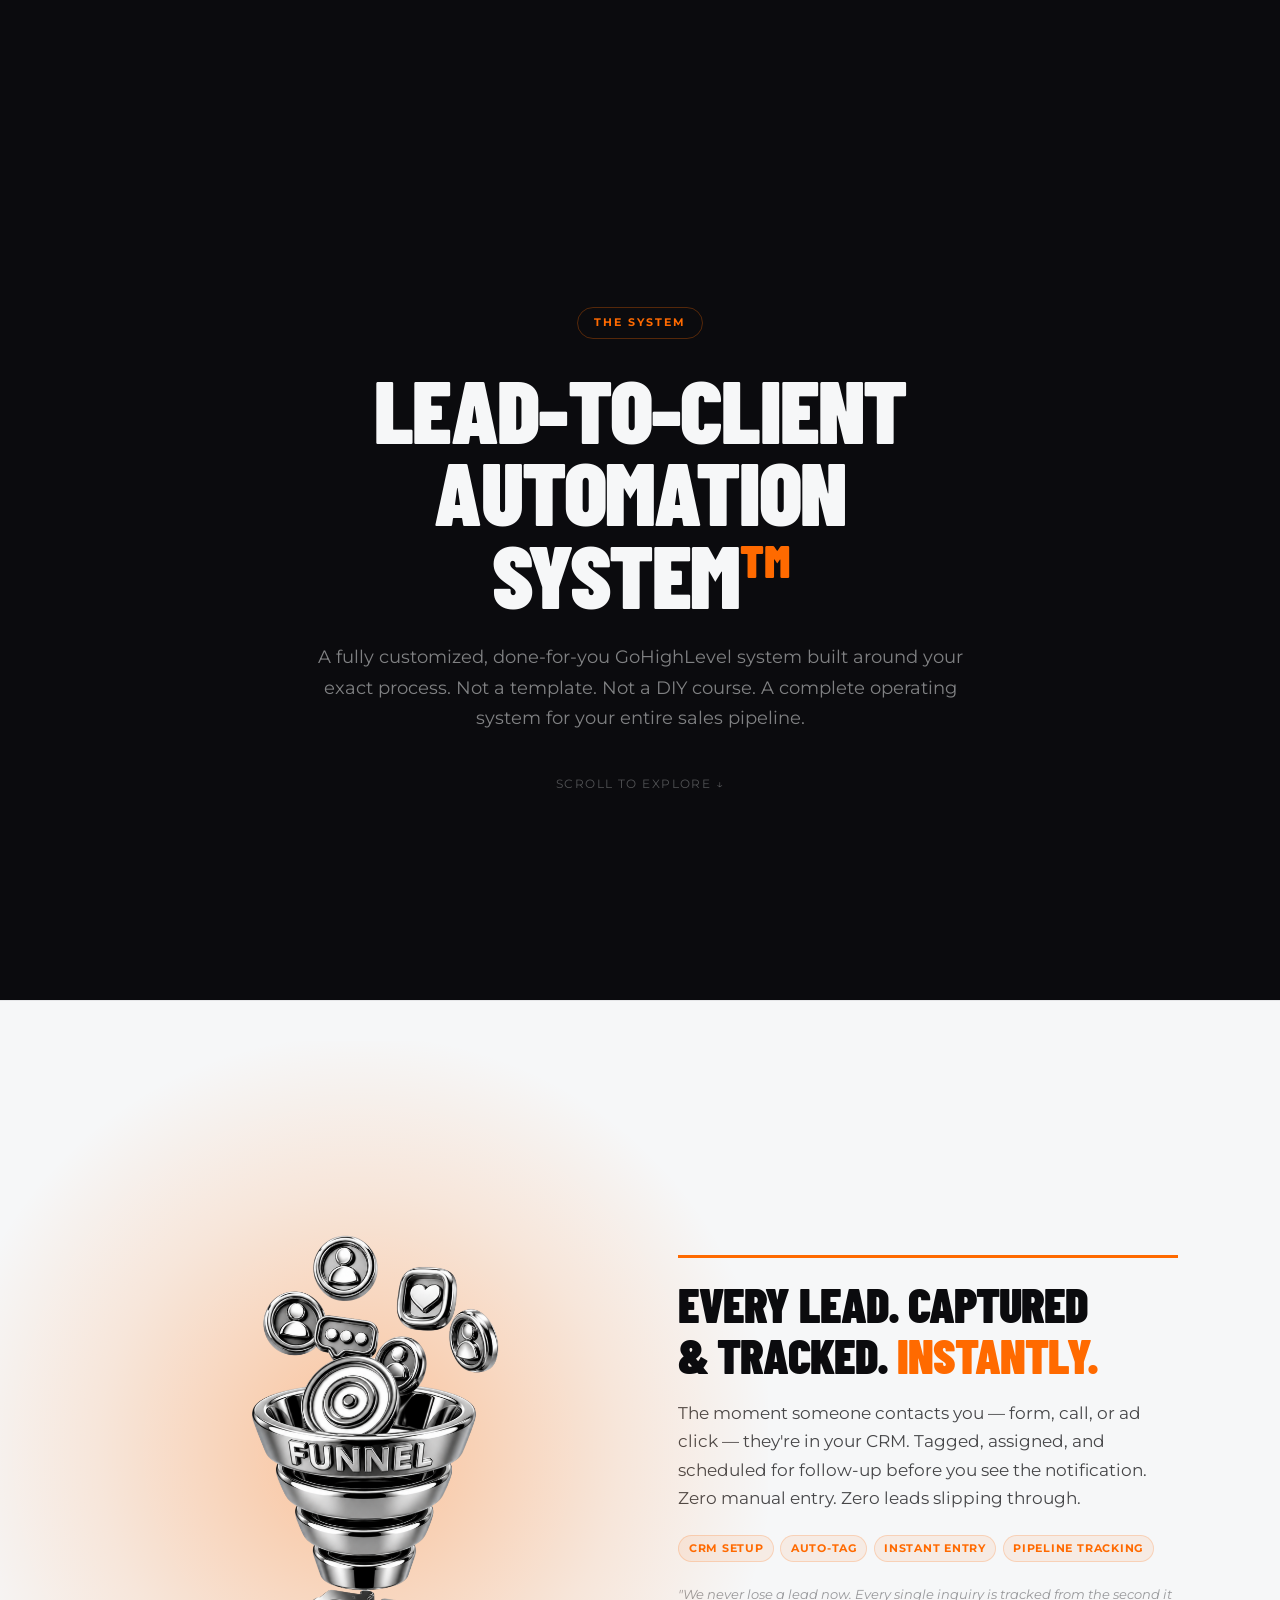
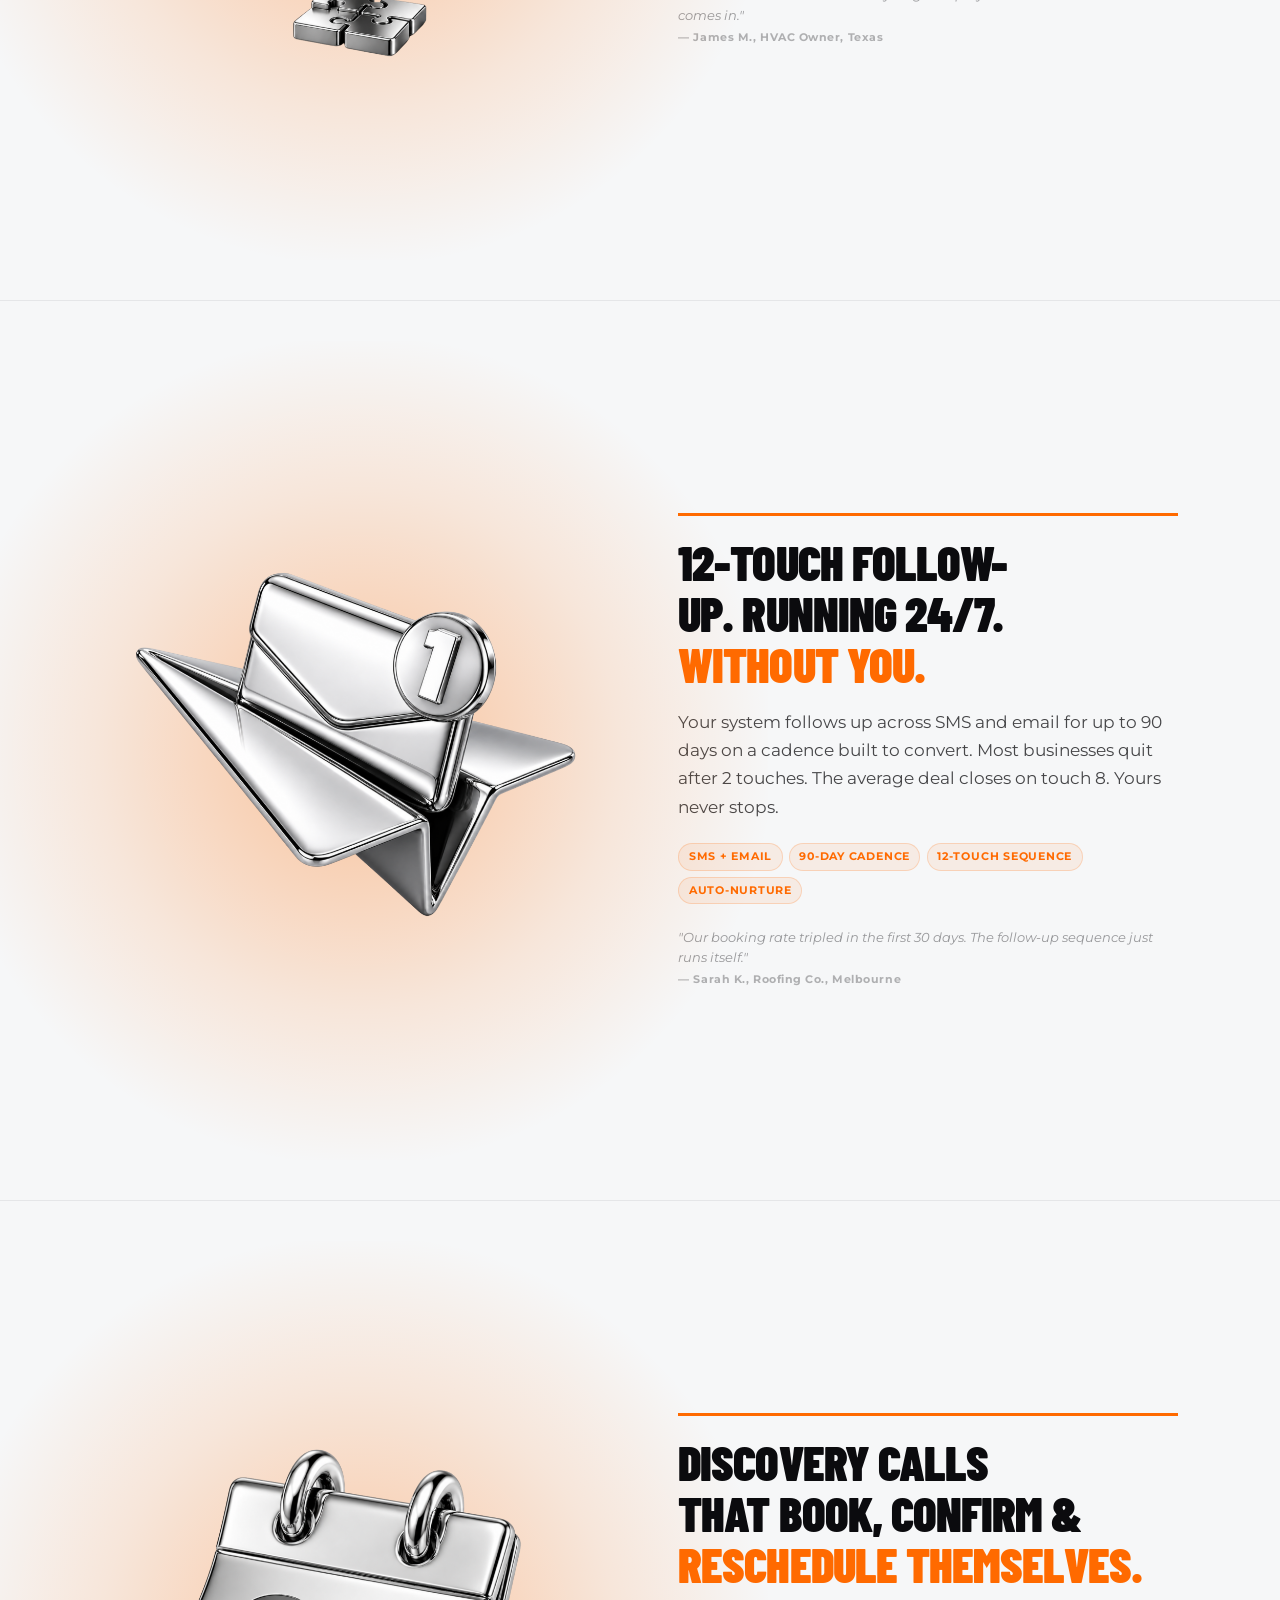
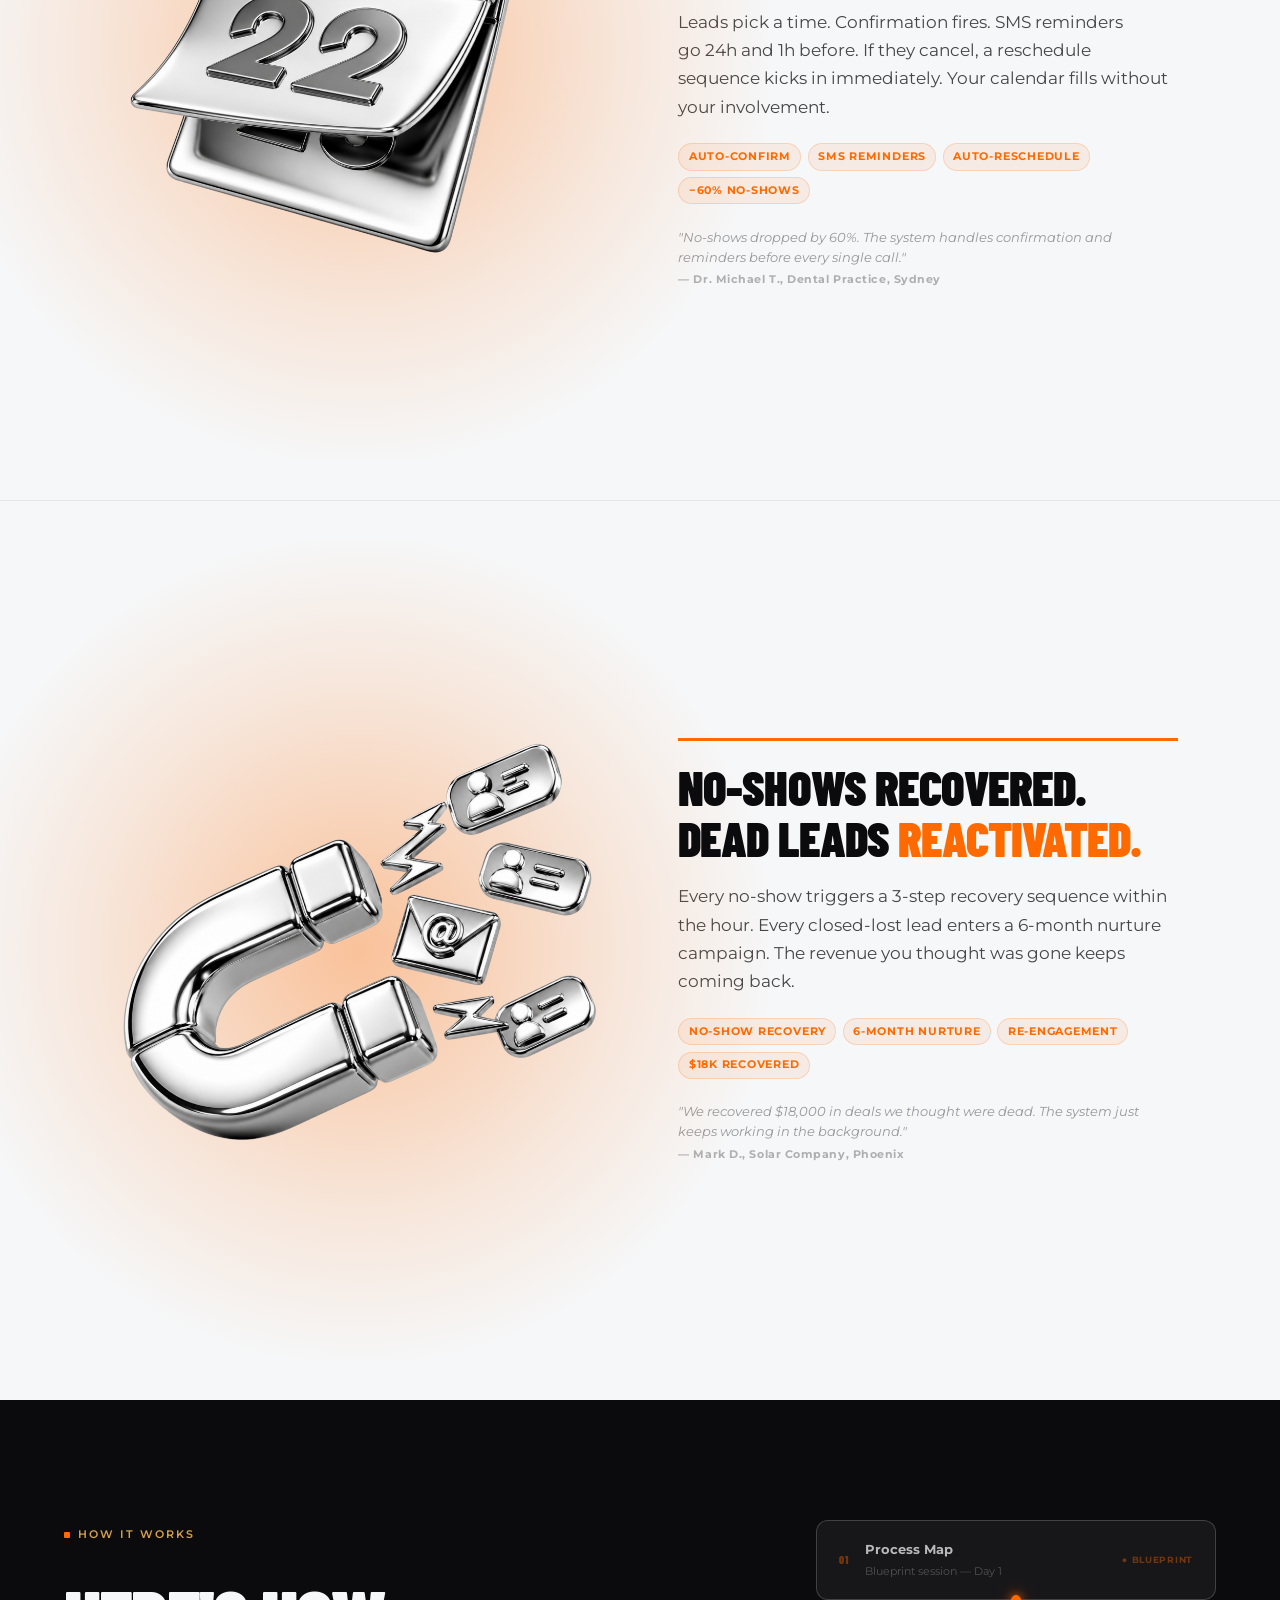
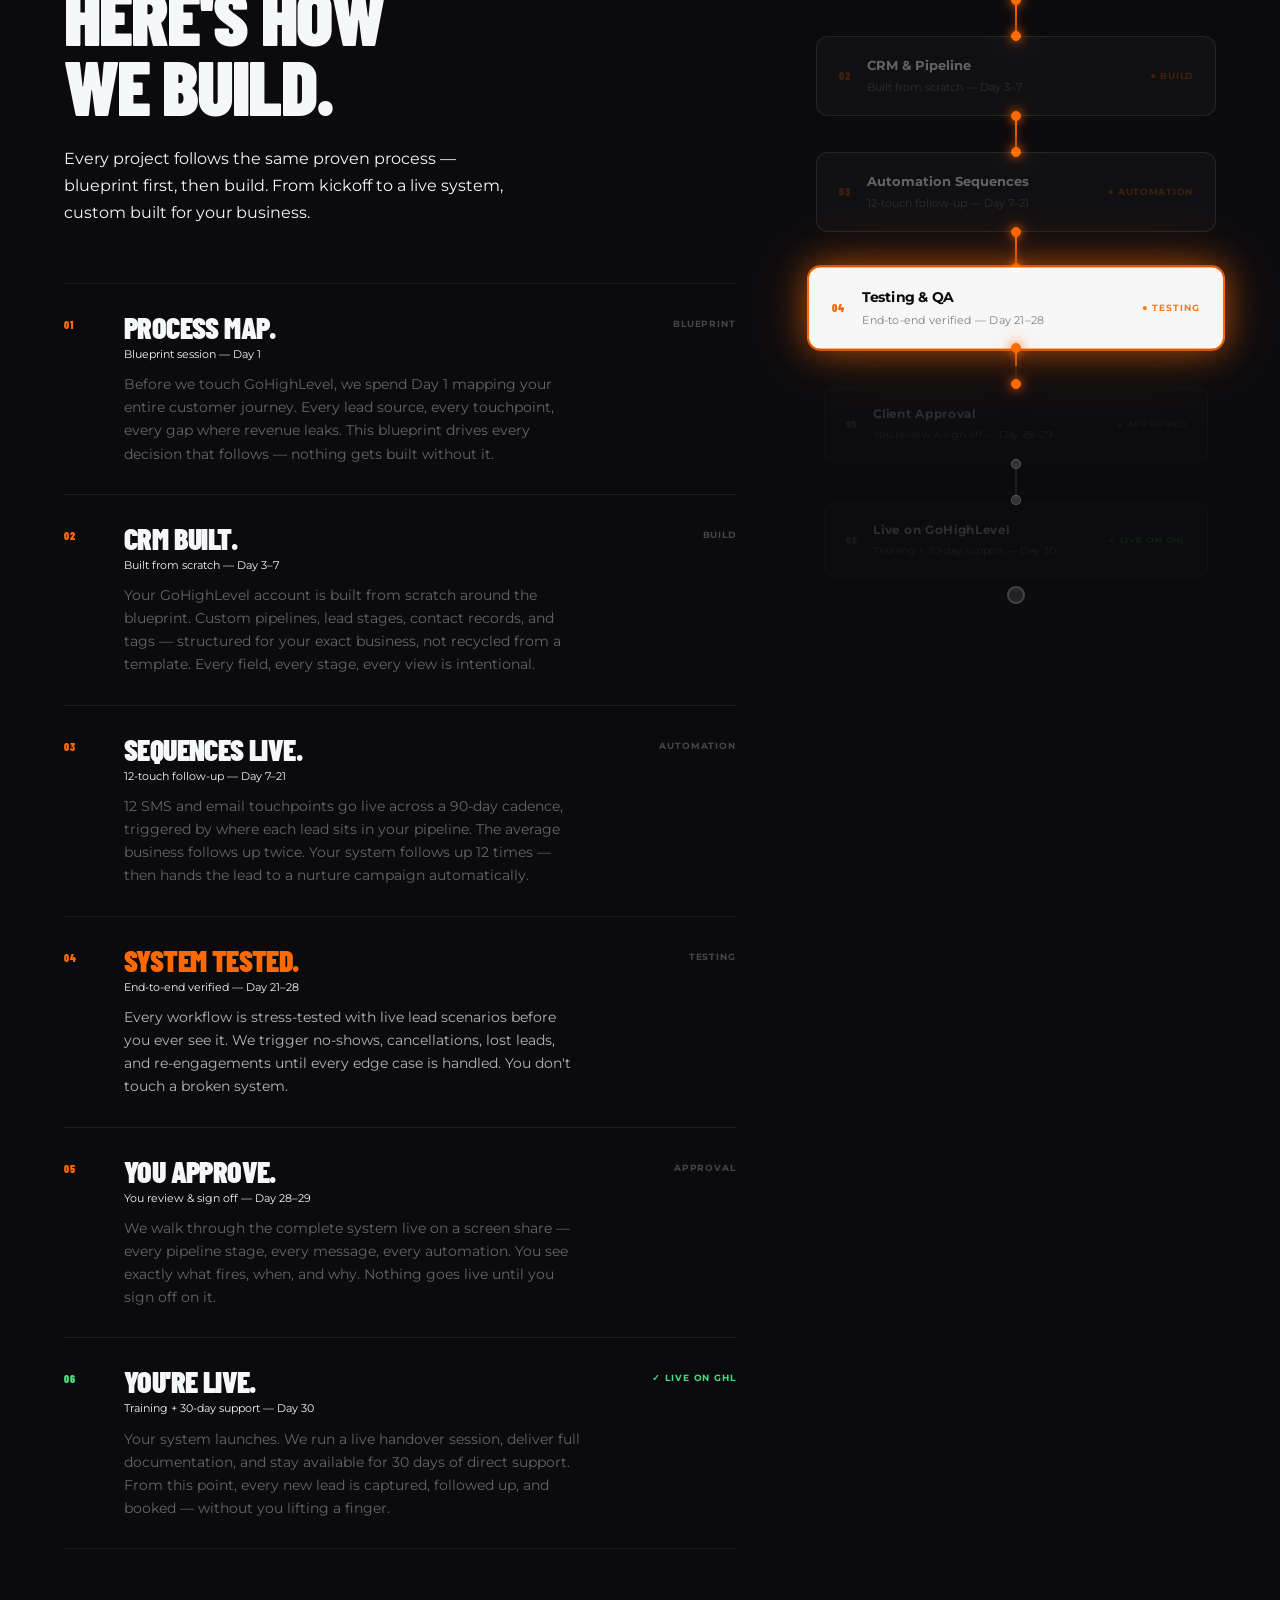
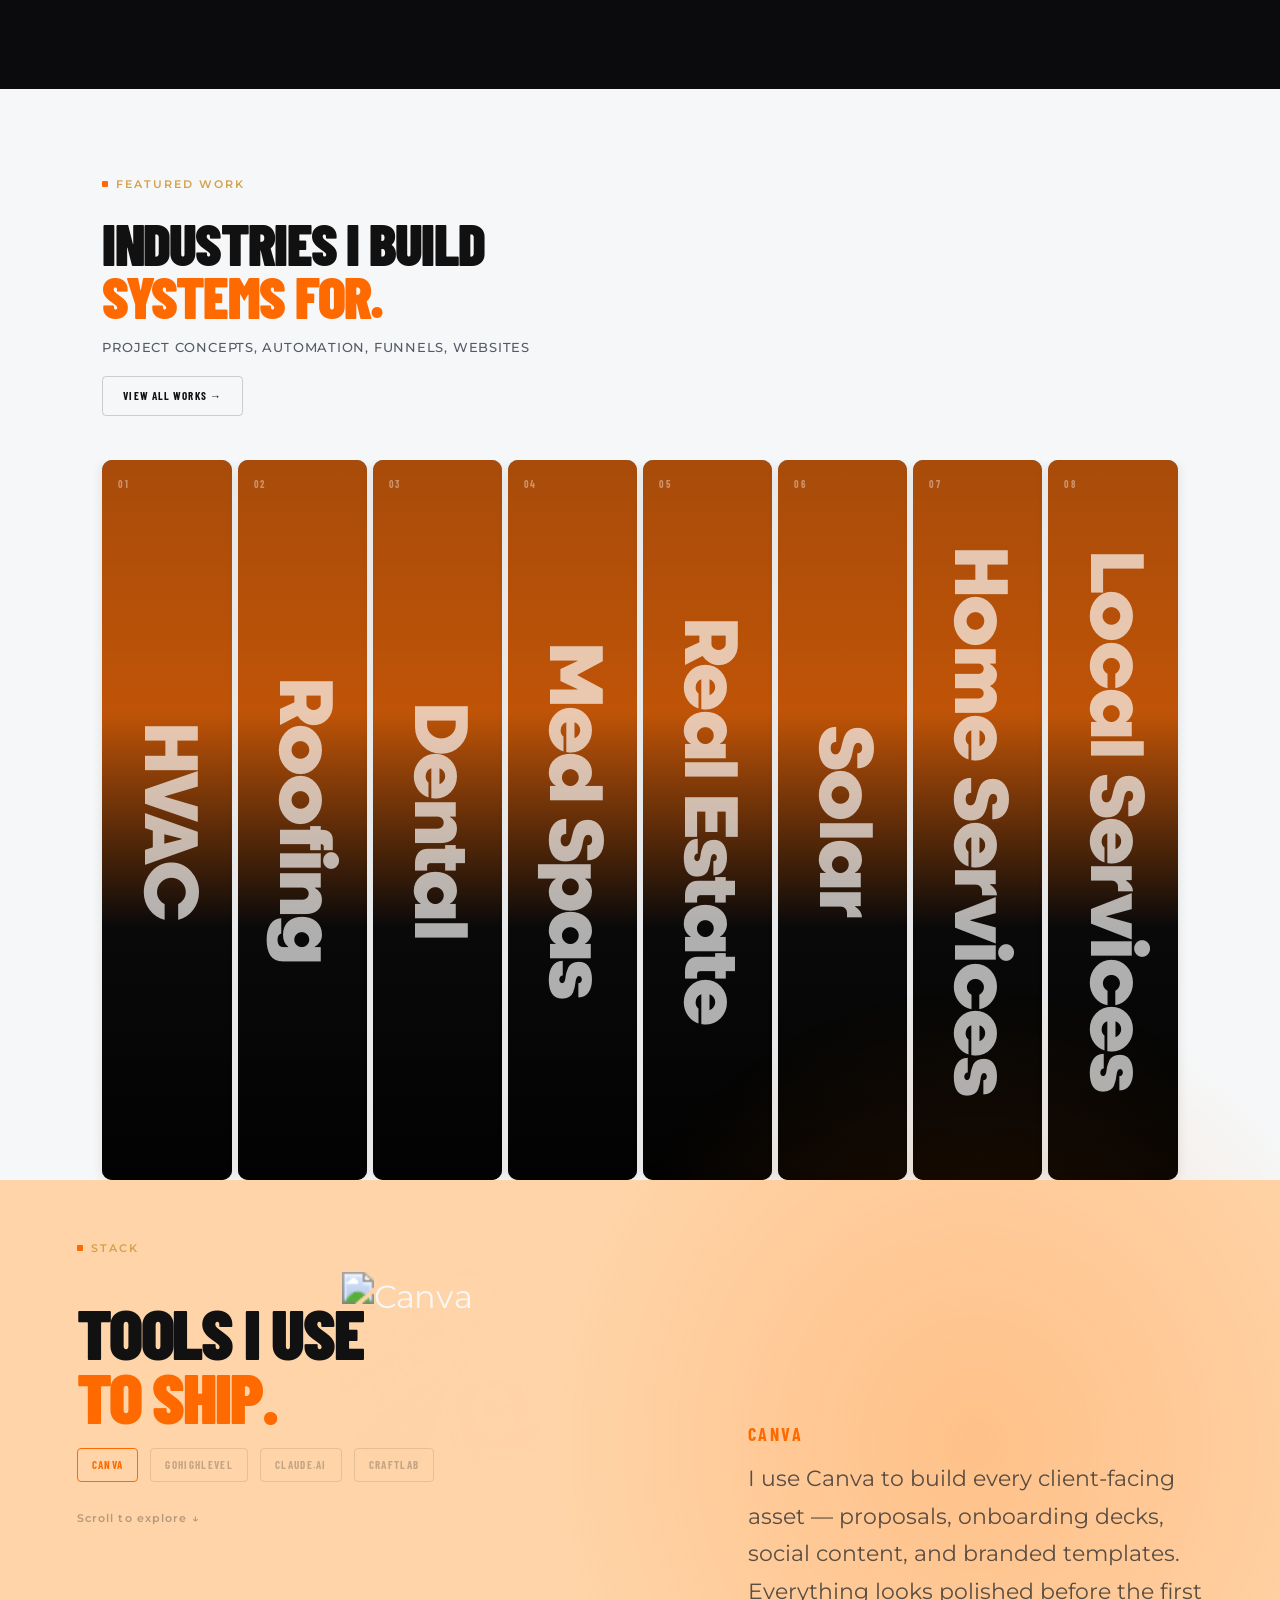
==== commit e4958b1b: "Fix mobile horizontal scroll: reset tools-block negative margins, clip overflow - Reset margin-left:" ====
--- a/index.html
+++ b/index.html
@@ -11,7 +11,7 @@
   <link rel="preconnect" href="https://fonts.gstatic.com" crossorigin />
   <link rel="preload" href="https://fonts.googleapis.com/css2?family=Montserrat:ital,wght@0,300;0,400;0,500;0,600;0,700;0,800;1,700&family=Barlow+Condensed:wght@700;800;900&display=swap" as="style" />
   <link href="https://fonts.googleapis.com/css2?family=Montserrat:ital,wght@0,300;0,400;0,500;0,600;0,700;0,800;1,700&family=Barlow+Condensed:wght@700;800;900&display=swap" rel="stylesheet" />
-  <link rel="stylesheet" href="style.css?v=177" />
+  <link rel="stylesheet" href="style.css?v=179" />
   <link rel="stylesheet" href="https://unpkg.com/@phosphor-icons/web@2.1.1/src/regular/style.css" media="print" onload="this.media='all'" />
 </head>
 <body>
--- a/style.css
+++ b/style.css
@@ -3879,16 +3879,126 @@
 
 /* ── Small phones ≤400px ── */
 @media (max-width: 400px) {
-  body { padding-left: 52px; }
-  .nav       { width: 52px; }
-  .nav__strip{ width: 52px; }
-  .nav__icon-mark { width: 32px; height: 32px; font-size: 13px; border-radius: 7px; margin-bottom: 24px; }
-  .nav__social    { width: 34px; height: 34px; }
-  .nav__overlay   { left: 52px; }
-  .nav.nav--open  { width: 100%; }
   .container { padding: 0 14px; }
-
   .who__list { grid-template-columns: 1fr; }
   .about__pillars { grid-template-columns: 1fr; }
   .process__step { padding: 28px 0; }
 }
+
+
+/* ══════════════════════════════════════════
+   MOBILE OVERRIDES — global responsive pass
+   Breakpoints: 768px tablet, 560px phone, 400px small phone
+══════════════════════════════════════════ */
+
+/* ── Hero: clamp plx-icon so it never exceeds viewport width ── */
+@media (max-width: 480px) {
+  .hero__plx-icon { width: clamp(260px, 80vw, 400px); }
+  .hero__watermark { top: 48px; }
+}
+
+/* ── Who section: collapse 42/58 grid to single column ── */
+@media (max-width: 768px) {
+  .who__pin {
+    grid-template-columns: 1fr;
+    min-height: auto;
+  }
+  .who__folders { display: none; }
+  .who__text { padding: 64px 6% 48px; min-height: auto; }
+  .who__h { font-size: clamp(40px, 10vw, 72px); }
+}
+
+/* ── How It Works slides: collapse 2-col to 1-col, fix heading scale ── */
+@media (max-width: 768px) {
+  .whs__track { height: auto; }
+  .whs__scene { position: relative; height: auto; overflow: visible; padding: 60px 0 80px; flex-direction: column; align-items: stretch; }
+  .whs__slide {
+    position: relative;
+    width: 88%;
+    left: 6%;
+    grid-template-columns: 1fr;
+    gap: 32px;
+    opacity: 1 !important;
+    transform: none !important;
+  }
+  .whs__slide-h { font-size: clamp(36px, 9vw, 60px); }
+  .whs__slide + .whs__slide { margin-top: 64px; }
+  .whs__label { position: relative; top: auto; left: auto; padding: 40px 6% 0; }
+}
+
+/* ── Stats / CTA band: hide dividers when stacking vertically ── */
+@media (max-width: 768px) {
+  .cta-block__stat-divider { display: none; }
+}
+
+/* ── Nav panel: max-height + scroll so content is reachable on short phones ── */
+@media (max-width: 640px) {
+  .nav__panel {
+    max-height: calc(100svh - 64px);
+    overflow-y: auto;
+    -webkit-overflow-scrolling: touch;
+  }
+}
+
+/* ══════════════════════════════════════════
+   PORTFOLIO PAGE — mobile
+══════════════════════════════════════════ */
+
+/* ── Portfolio header mark: hide on mobile to prevent overflow ── */
+@media (max-width: 900px) {
+  .port-header__mark { display: none; }
+}
+
+/* ── Filter nav: allow horizontal scroll on small screens ── */
+@media (max-width: 640px) {
+  .port-filter {
+    overflow-x: auto;
+    -webkit-overflow-scrolling: touch;
+    flex-wrap: nowrap;
+    padding-bottom: 20px;
+    gap: 8px;
+    scrollbar-width: none;
+  }
+  .port-filter::-webkit-scrollbar { display: none; }
+  .port-filter__all { flex-shrink: 0; }
+  .port-filter__btn { flex-shrink: 0; }
+}
+
+/* ── Portfolio cards: show bar expanded on touch (no hover on mobile) ── */
+@media (hover: none) {
+  .port-card__bar { width: calc(100% - 24px) !important; }
+  .port-card__bar-body { height: auto !important; }
+  .port-card__discover { transform: none !important; }
+  .port-card__bar-body-inner { overflow: visible; }
+}
+
+/* ── Portfolio grid: single column on small phones ── */
+@media (max-width: 480px) {
+  .port-grid { gap: 12px; padding: 24px 4% 48px; }
+  .port-header { padding: 100px 4% 40px; }
+  .port-filter { padding-left: 4%; padding-right: 4%; }
+}
+
+/* ── Site modal: full screen on mobile, close bar stays usable ── */
+@media (max-width: 640px) {
+  .site-modal__url { display: none; }
+  .site-modal__title { font-size: 11px; }
+}
+
+/* ── Tools block: reset negative offsets that bleed past viewport on mobile ── */
+@media (max-width: 700px) {
+  .tools-block__center {
+    margin-left: 0;
+    margin-top: 0;
+    justify-content: center;
+    overflow: hidden;
+  }
+  .kc-wheel { width: 240px; height: 240px; }
+  .keychain-item { width: 110px; height: 110px; margin: -55px 0 0 -55px; }
+}
+
+/* ── Hard clip: prevent any element from creating horizontal scroll on mobile ── */
+@media (max-width: 768px) {
+  html { overflow-x: hidden; }
+  body { overflow-x: hidden; max-width: 100vw; }
+}
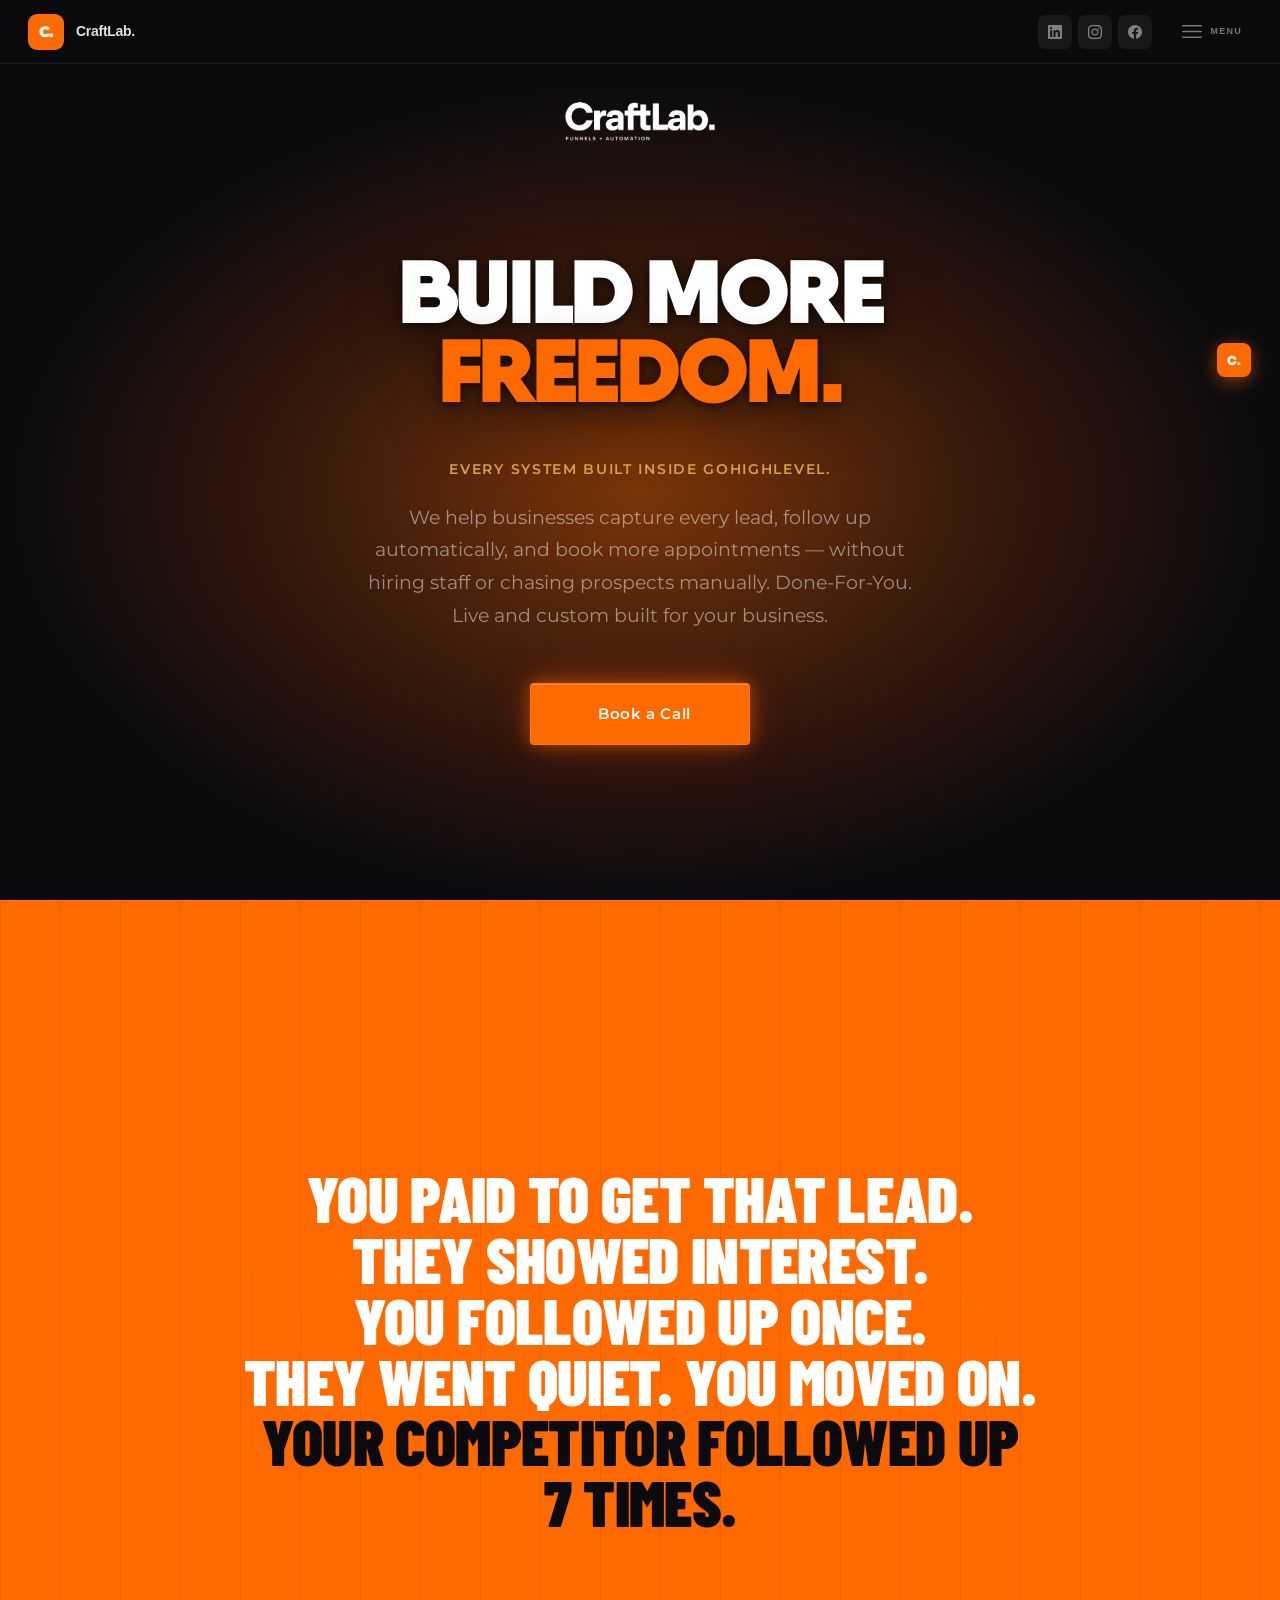
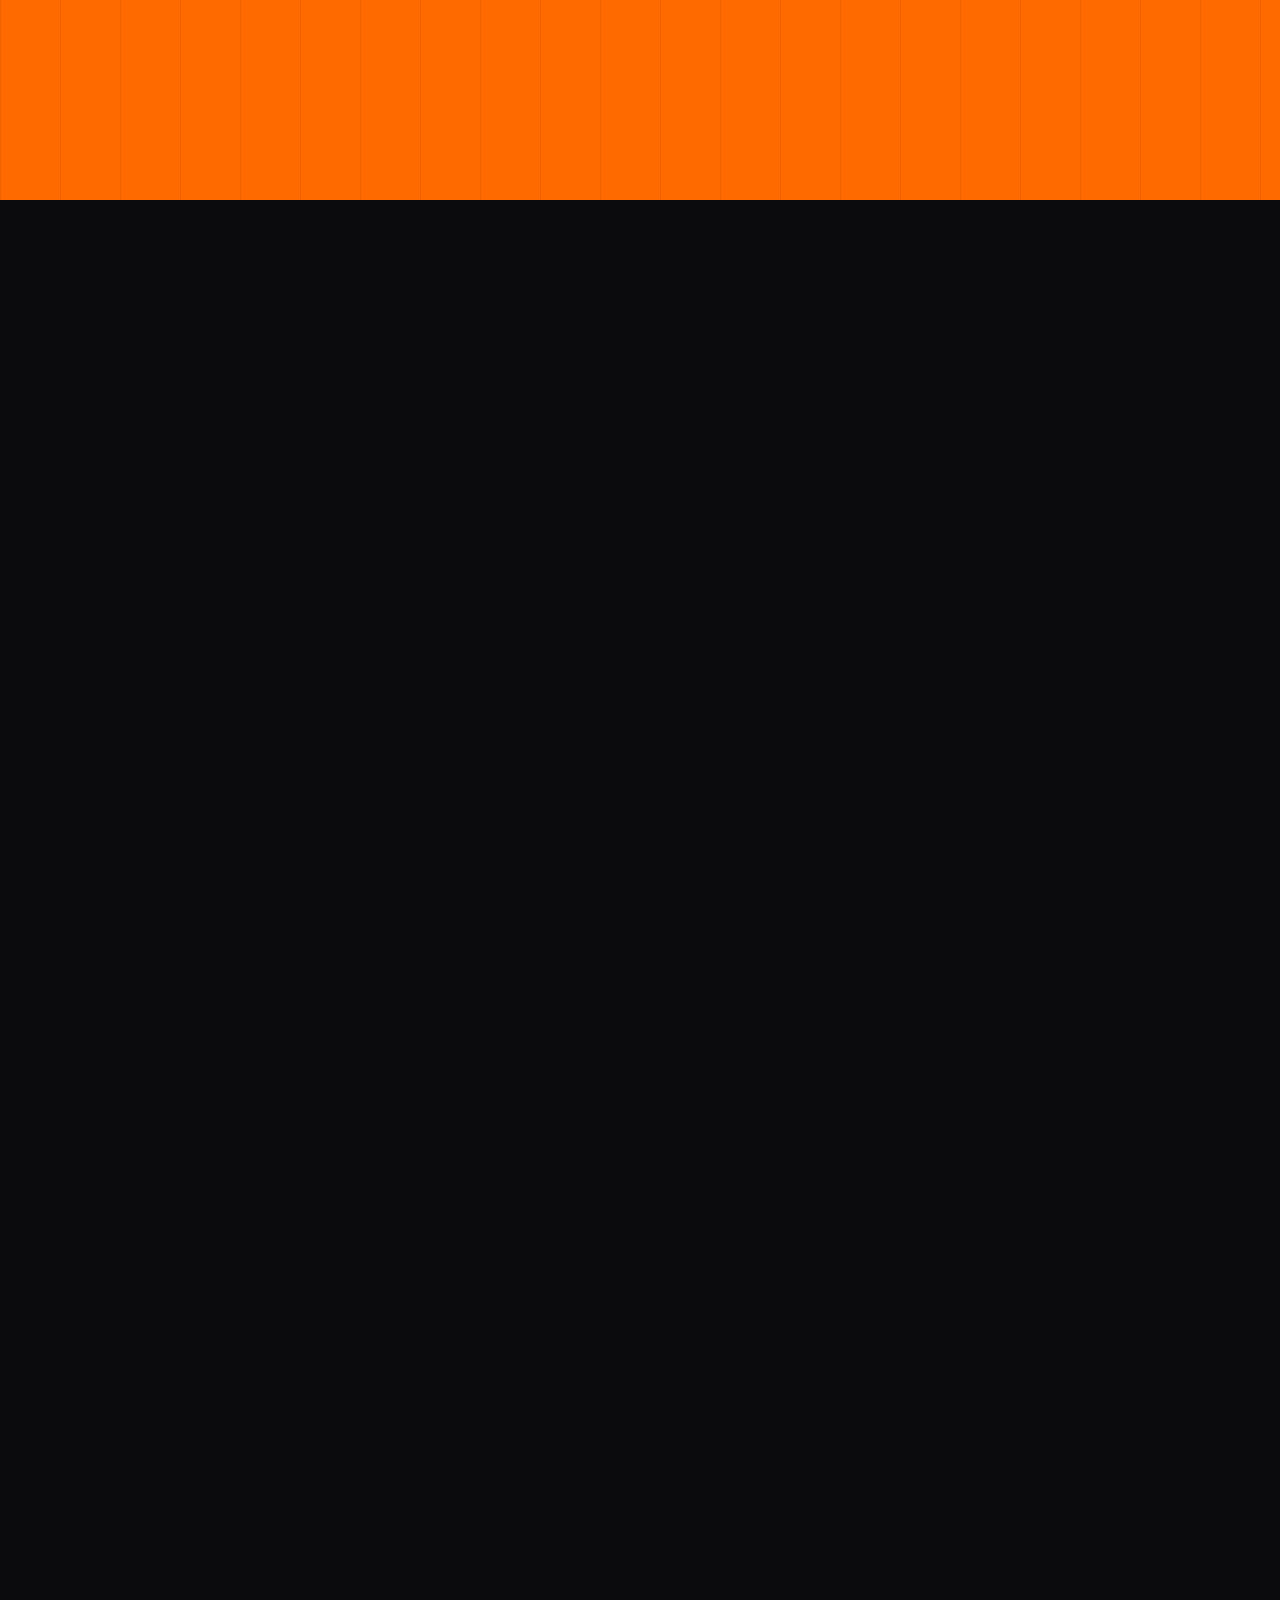
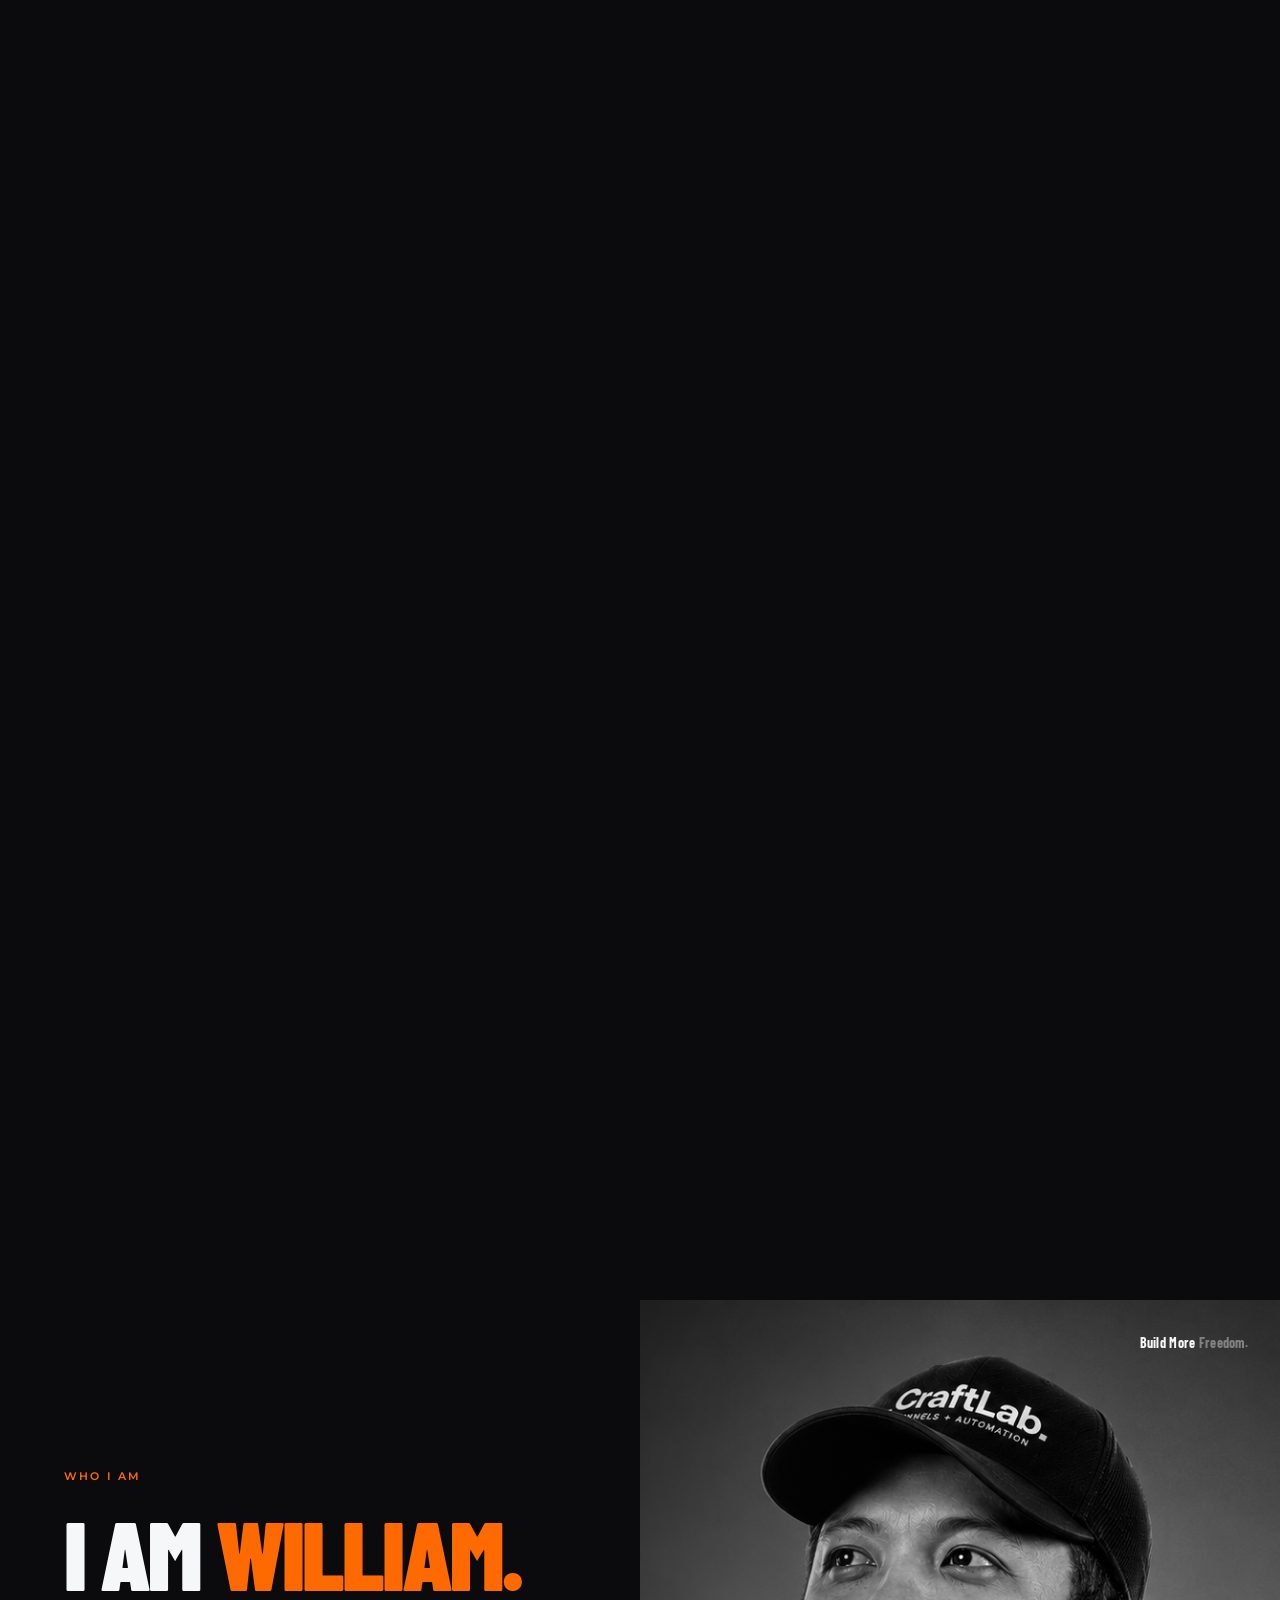
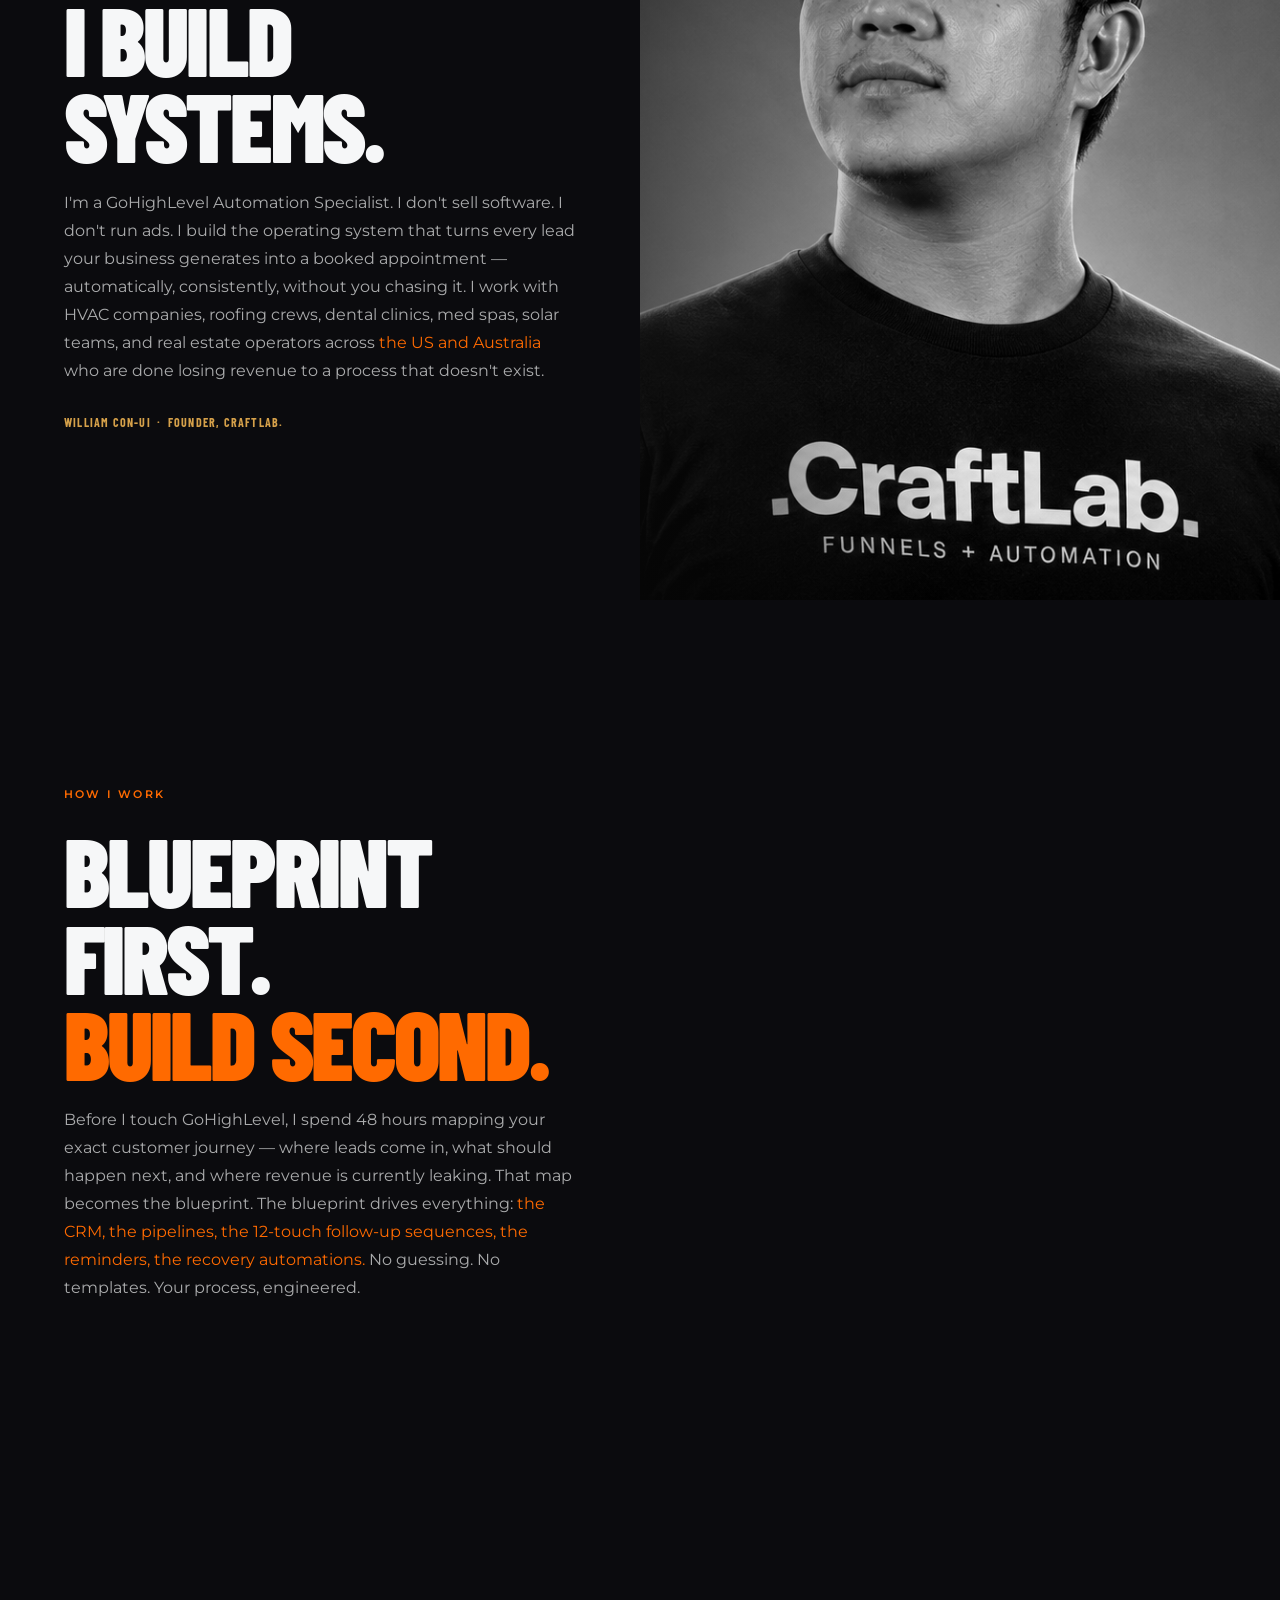
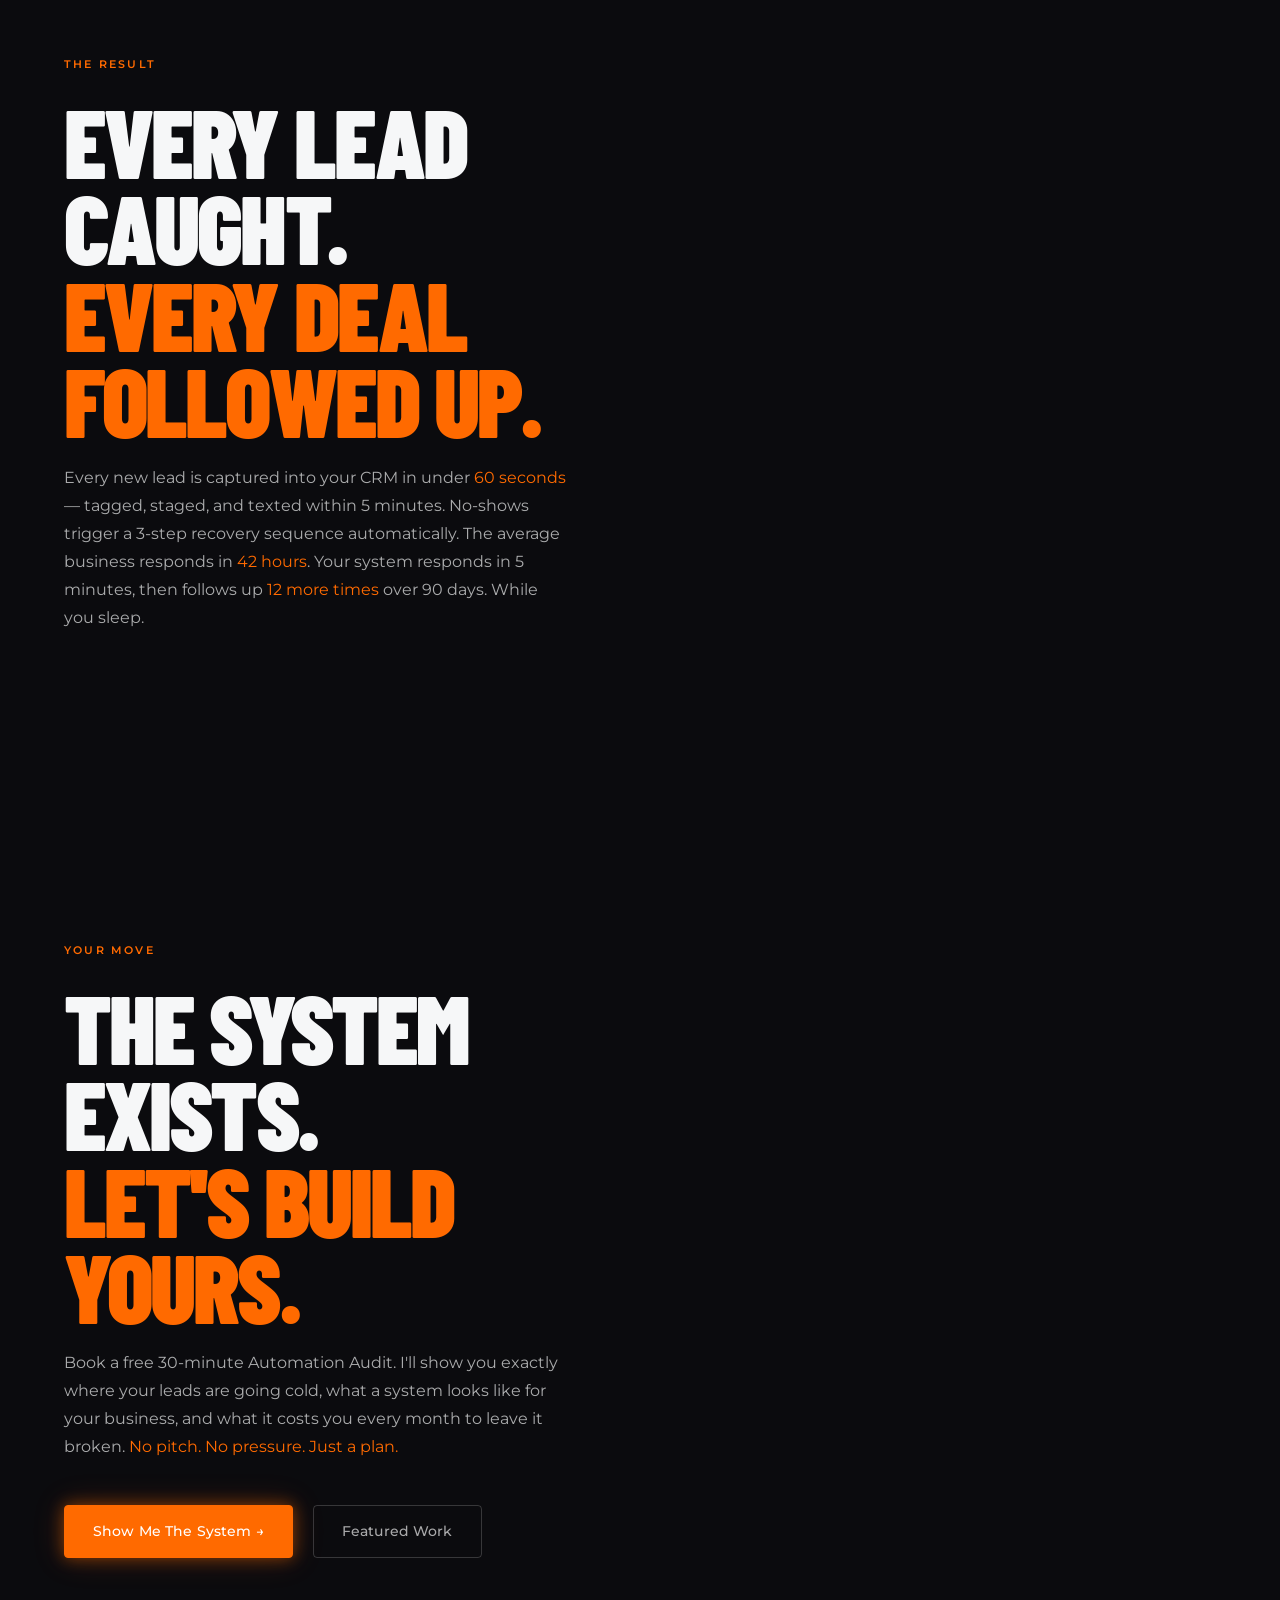
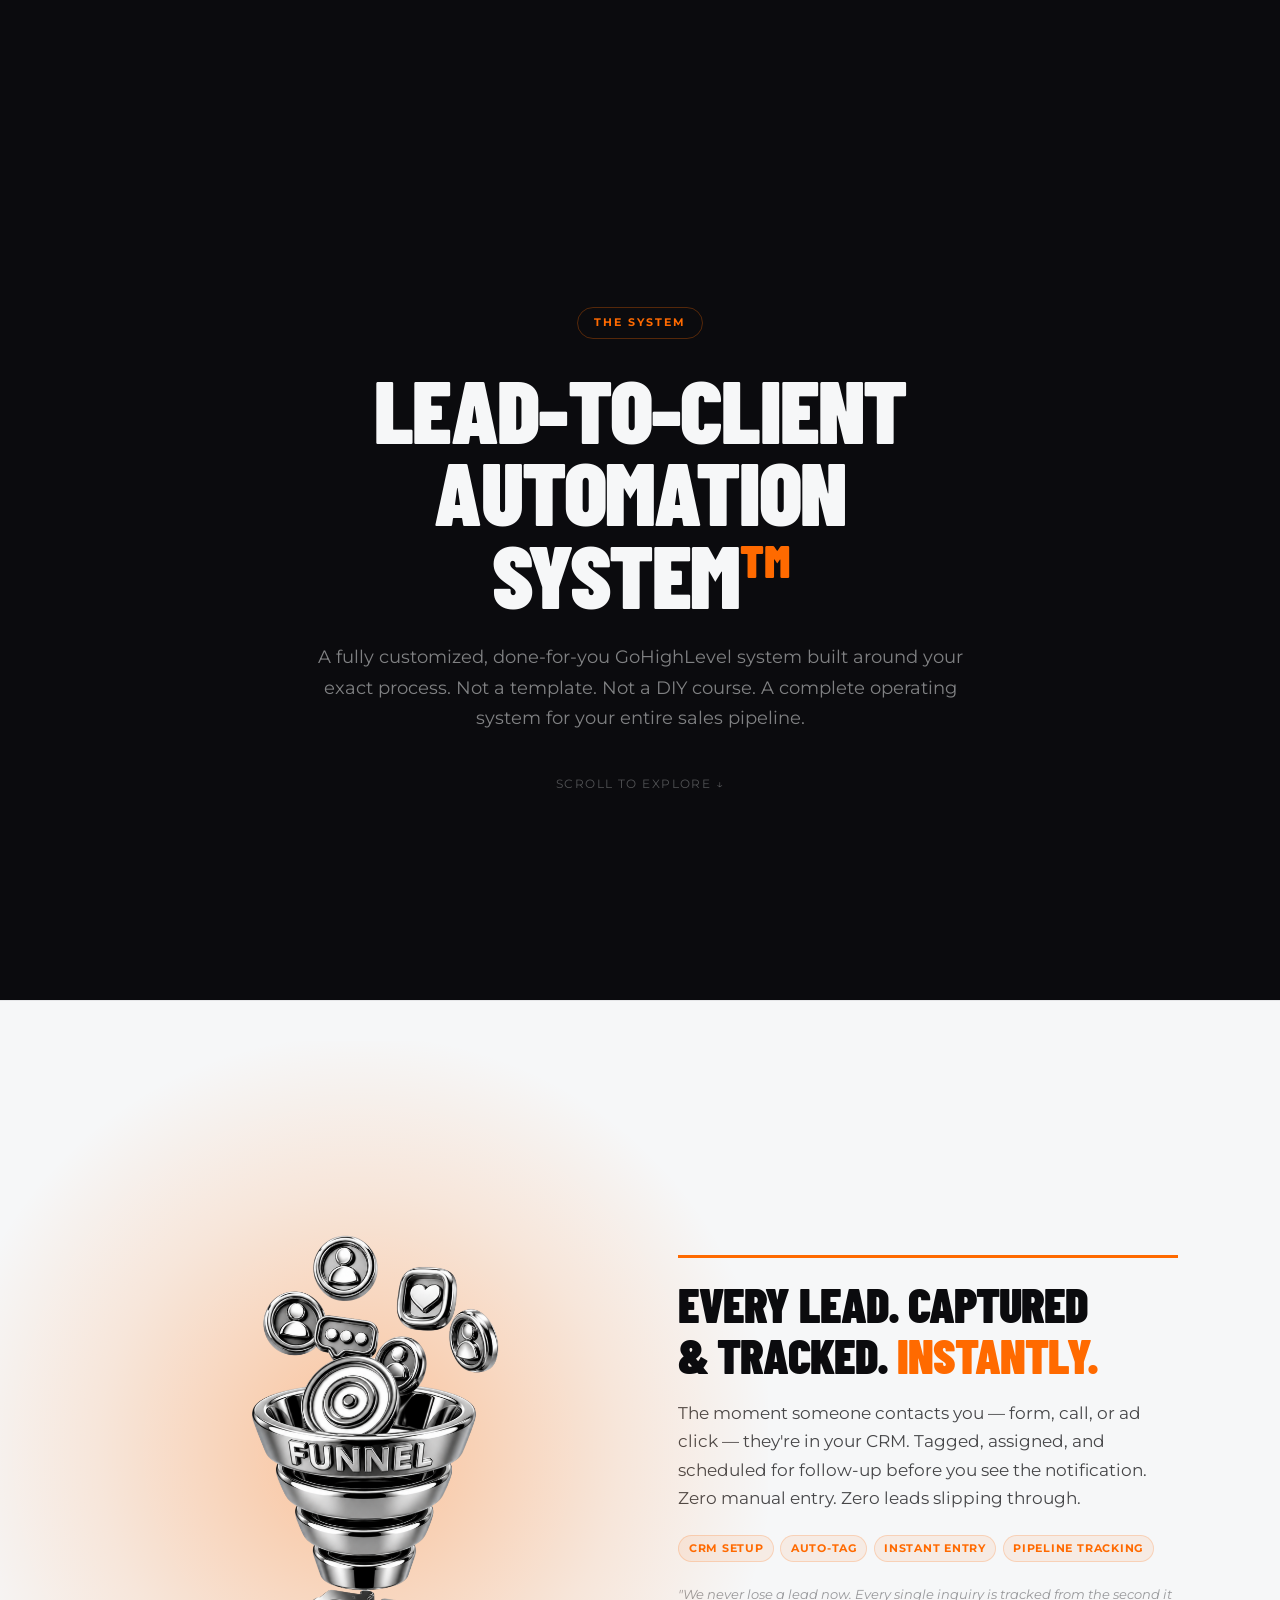
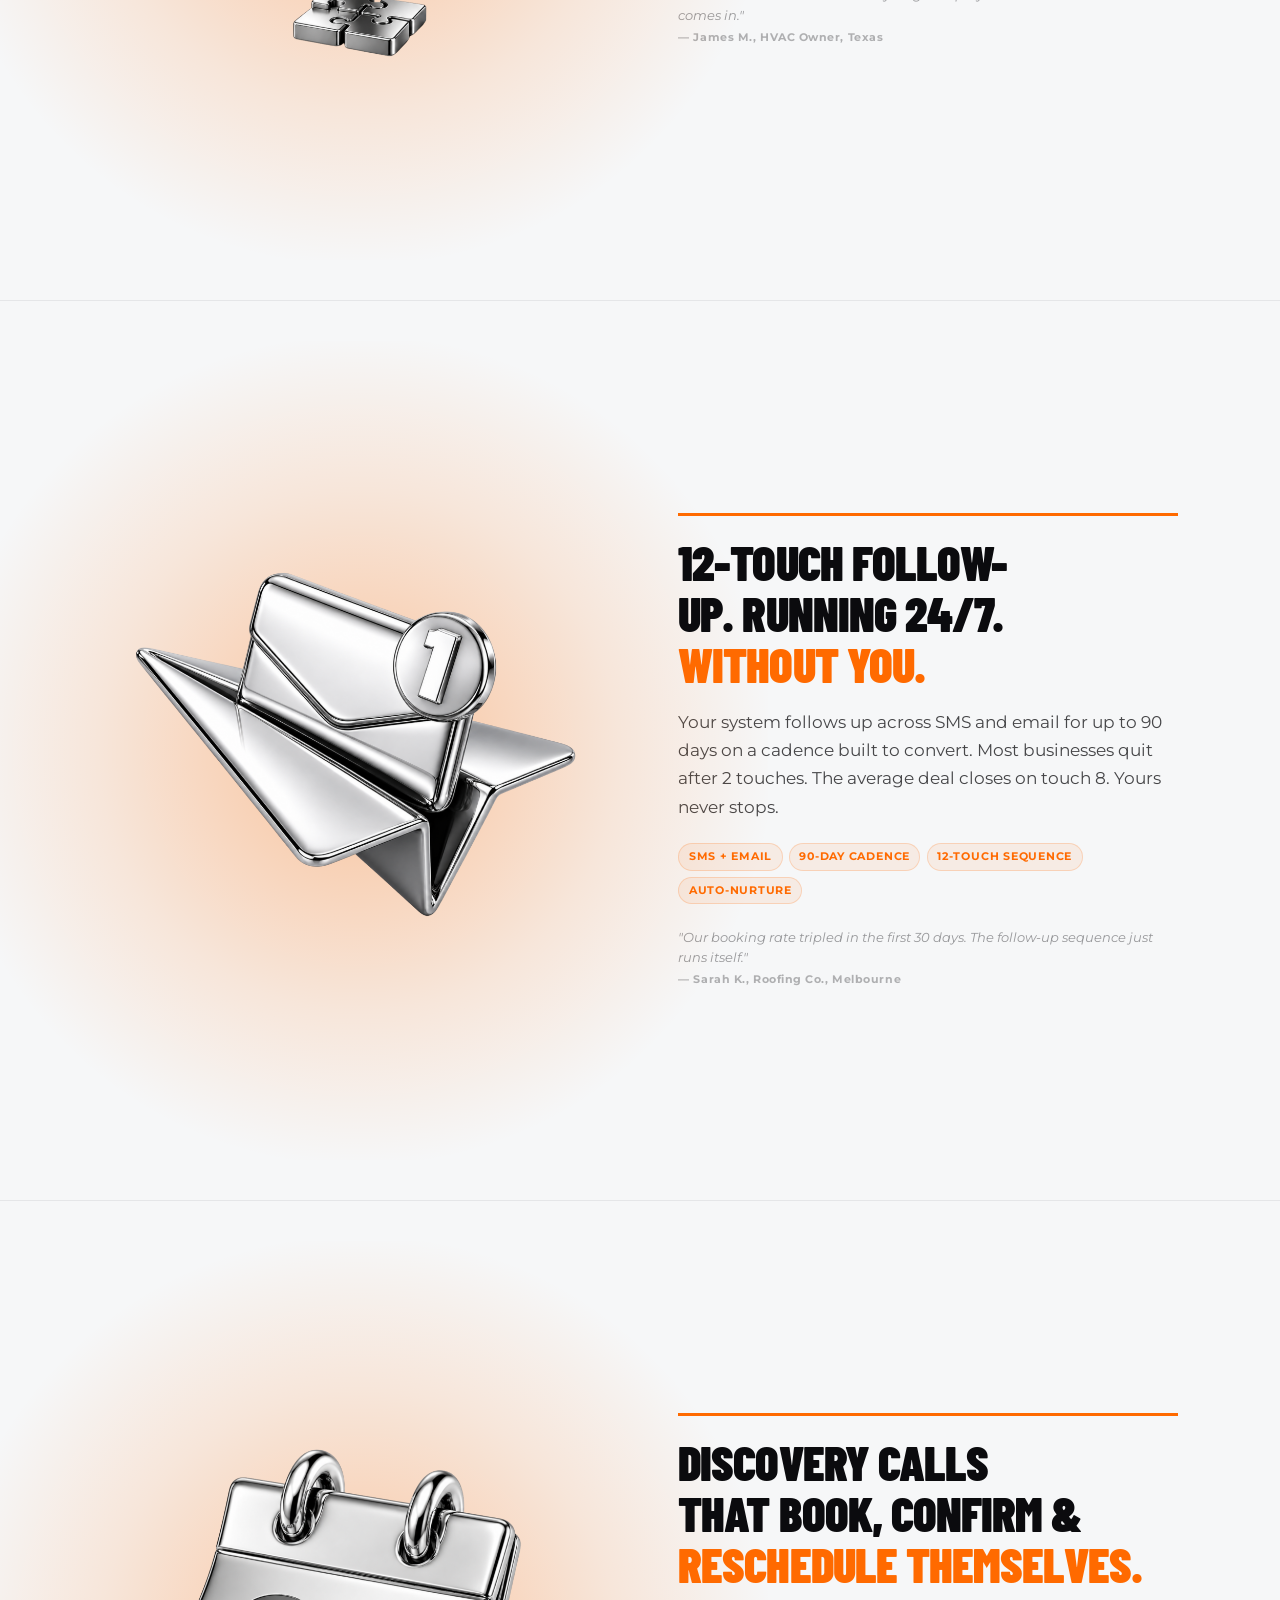
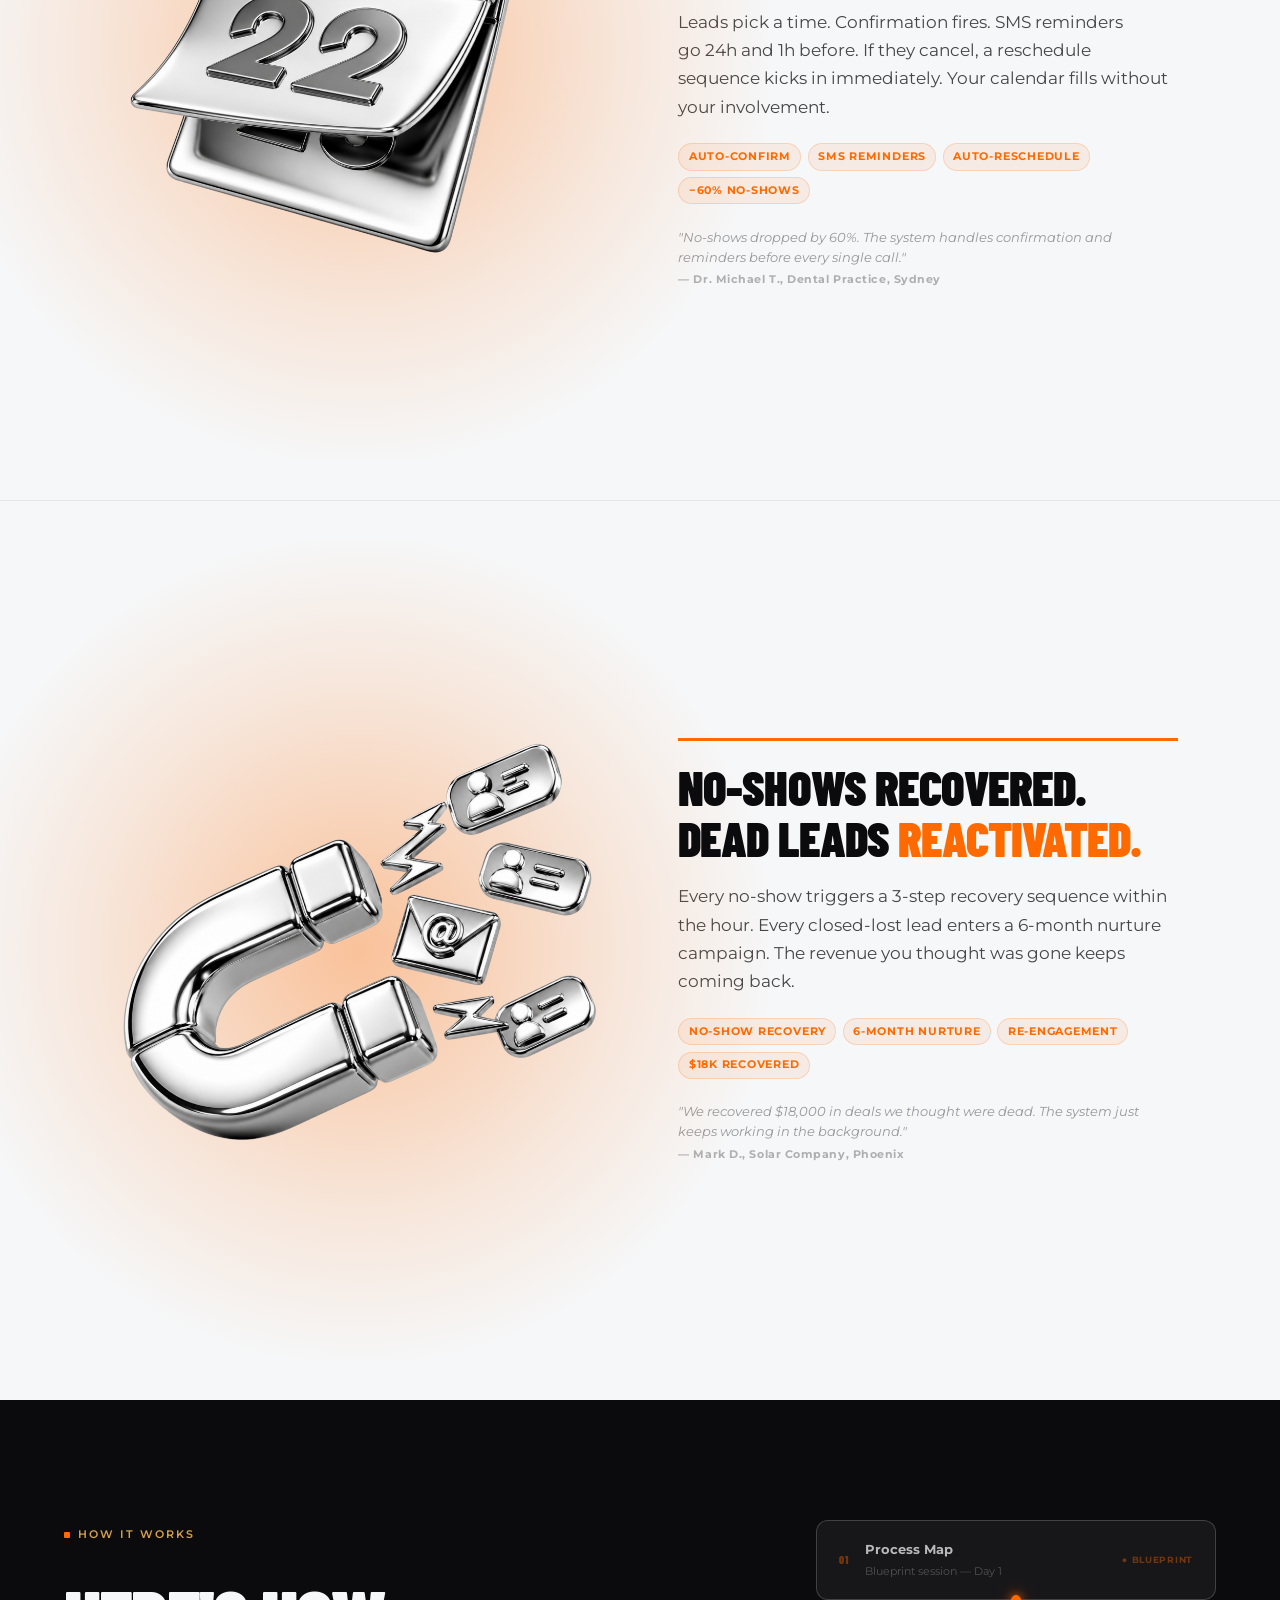
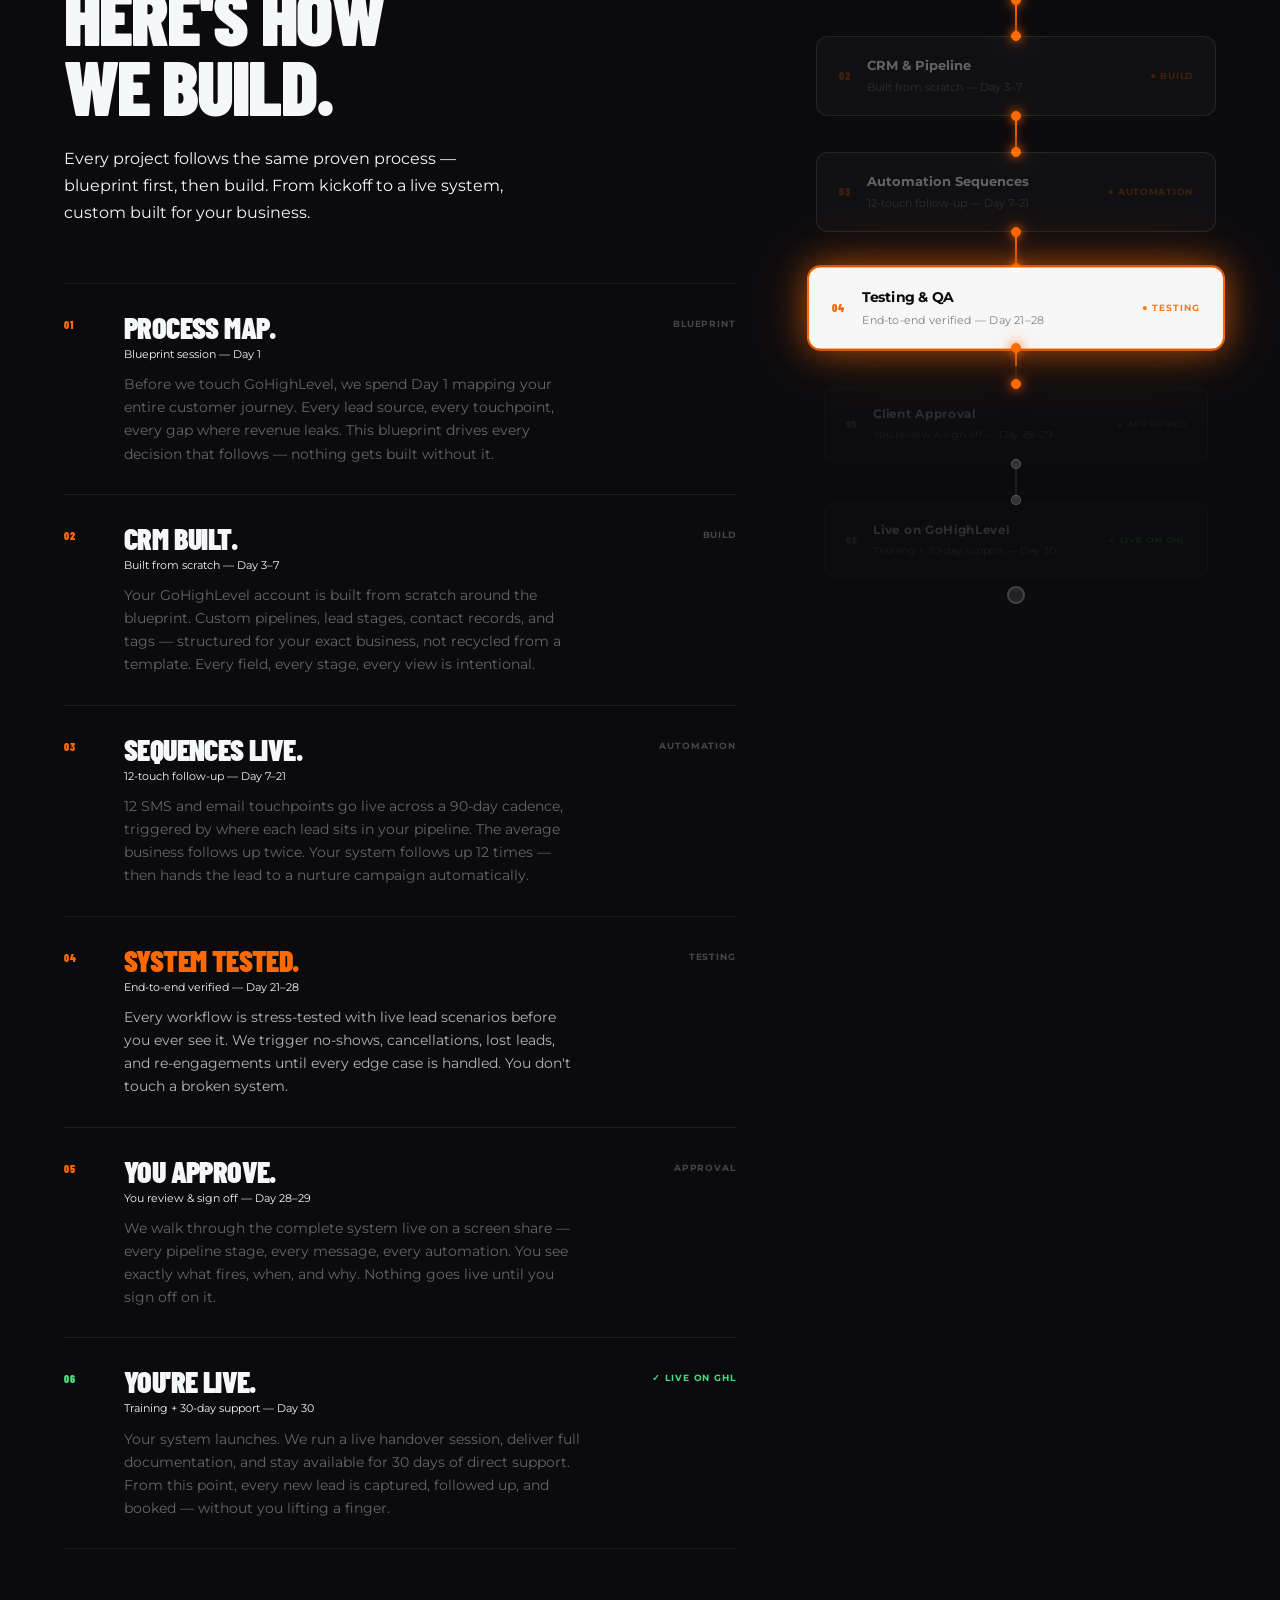
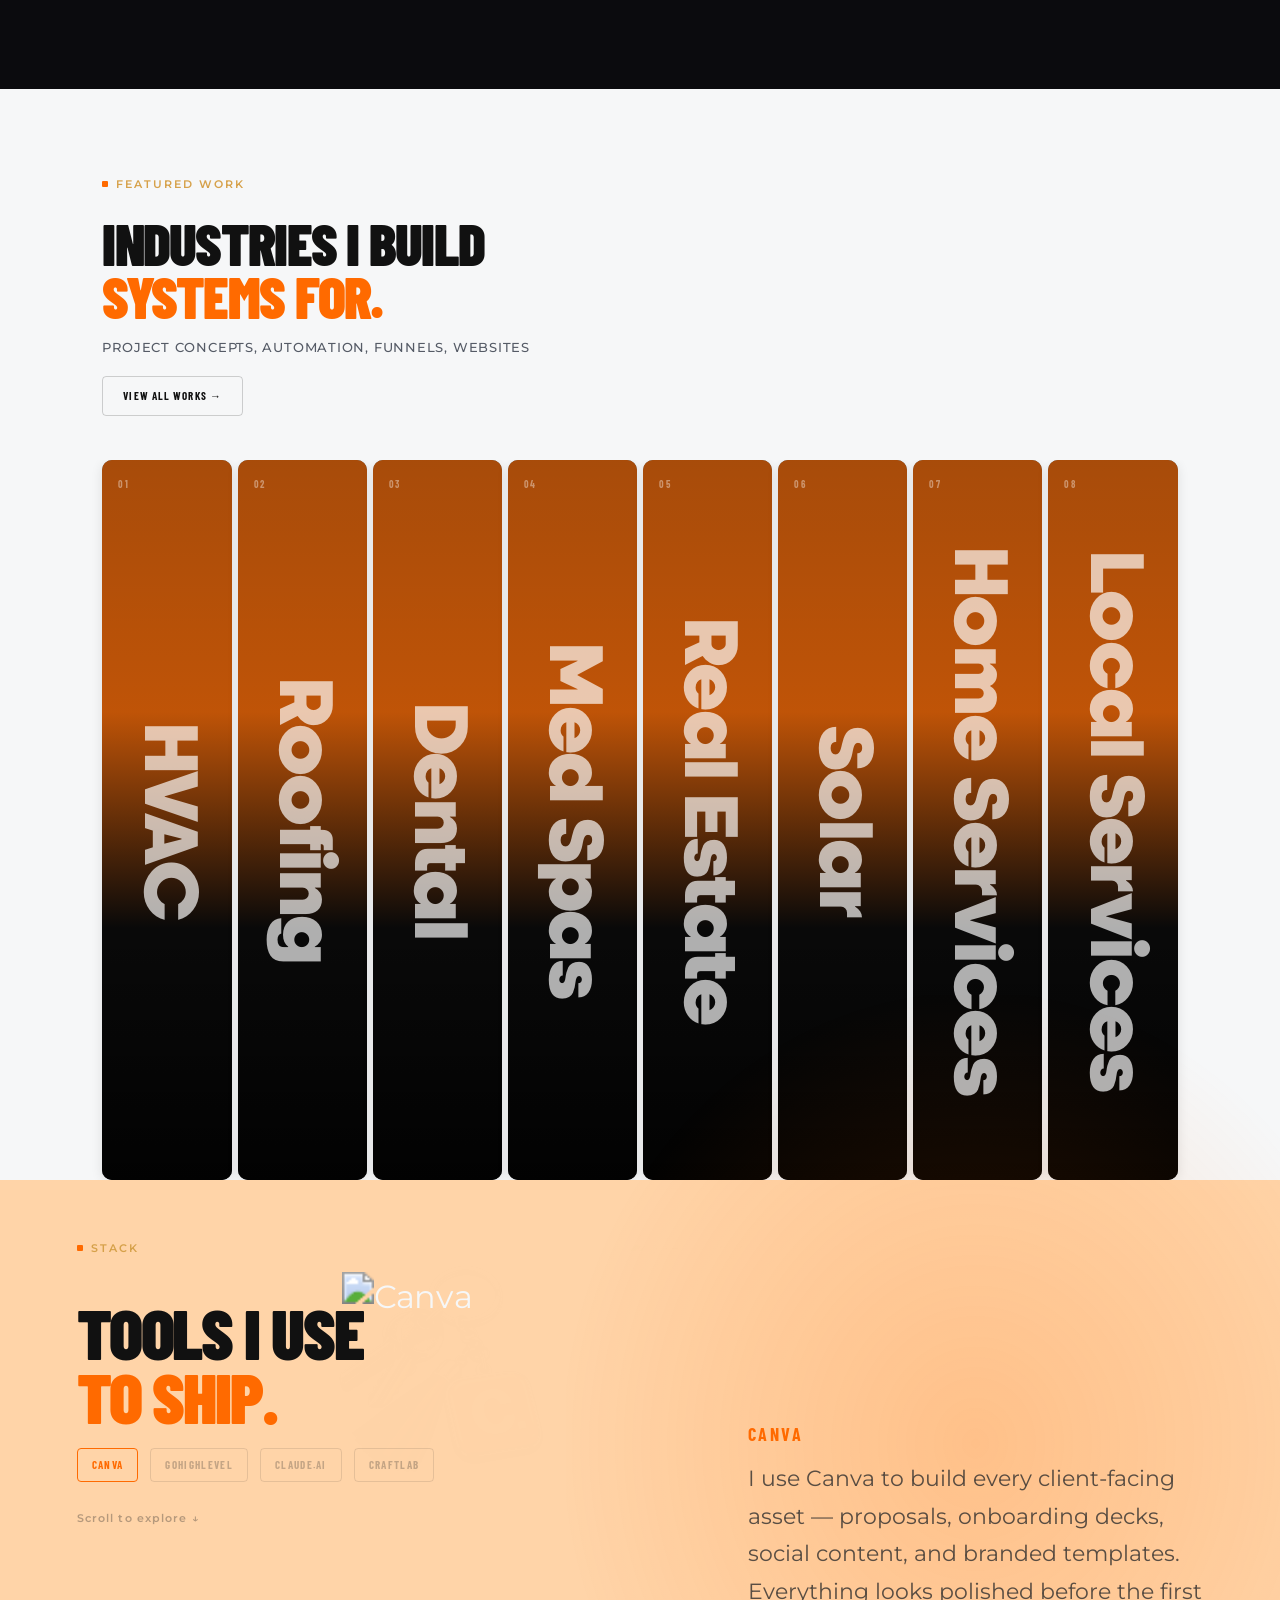
==== commit 79b8d5a7: "Hide keychain orbit on mobile — items scatter outside wheel at small sizes CSS v181  Co-Authored-By:" ====
--- a/index.html
+++ b/index.html
@@ -11,7 +11,7 @@
   <link rel="preconnect" href="https://fonts.gstatic.com" crossorigin />
   <link rel="preload" href="https://fonts.googleapis.com/css2?family=Montserrat:ital,wght@0,300;0,400;0,500;0,600;0,700;0,800;1,700&family=Barlow+Condensed:wght@700;800;900&display=swap" as="style" />
   <link href="https://fonts.googleapis.com/css2?family=Montserrat:ital,wght@0,300;0,400;0,500;0,600;0,700;0,800;1,700&family=Barlow+Condensed:wght@700;800;900&display=swap" rel="stylesheet" />
-  <link rel="stylesheet" href="style.css?v=179" />
+  <link rel="stylesheet" href="style.css?v=181" />
   <link rel="stylesheet" href="https://unpkg.com/@phosphor-icons/web@2.1.1/src/regular/style.css" media="print" onload="this.media='all'" />
 </head>
 <body>
--- a/style.css
+++ b/style.css
@@ -3985,20 +3985,16 @@
   .site-modal__title { font-size: 11px; }
 }
 
-/* ── Tools block: reset negative offsets that bleed past viewport on mobile ── */
+/* ── Tools block: hide orbit on mobile — items scatter at small sizes ── */
 @media (max-width: 700px) {
-  .tools-block__center {
-    margin-left: 0;
-    margin-top: 0;
-    justify-content: center;
-    overflow: hidden;
-  }
-  .kc-wheel { width: 240px; height: 240px; }
-  .keychain-item { width: 110px; height: 110px; margin: -55px 0 0 -55px; }
-}
-
-/* ── Hard clip: prevent any element from creating horizontal scroll on mobile ── */
+  .tools-block__center { display: none; }
+  .tools-block__inner { grid-template-columns: 1fr; gap: 32px; }
+  .tools-block__left { padding-right: 0; }
+}
+
+/* ── Hard clip: clip horizontal overflow without breaking ScrollTrigger ── */
+/* overflow-x: clip does NOT create a scroll container (unlike hidden),   */
+/* so GSAP ScrollTrigger keeps listening to window scroll correctly.       */
 @media (max-width: 768px) {
-  html { overflow-x: hidden; }
-  body { overflow-x: hidden; max-width: 100vw; }
-}
+  body { overflow-x: clip; }
+}
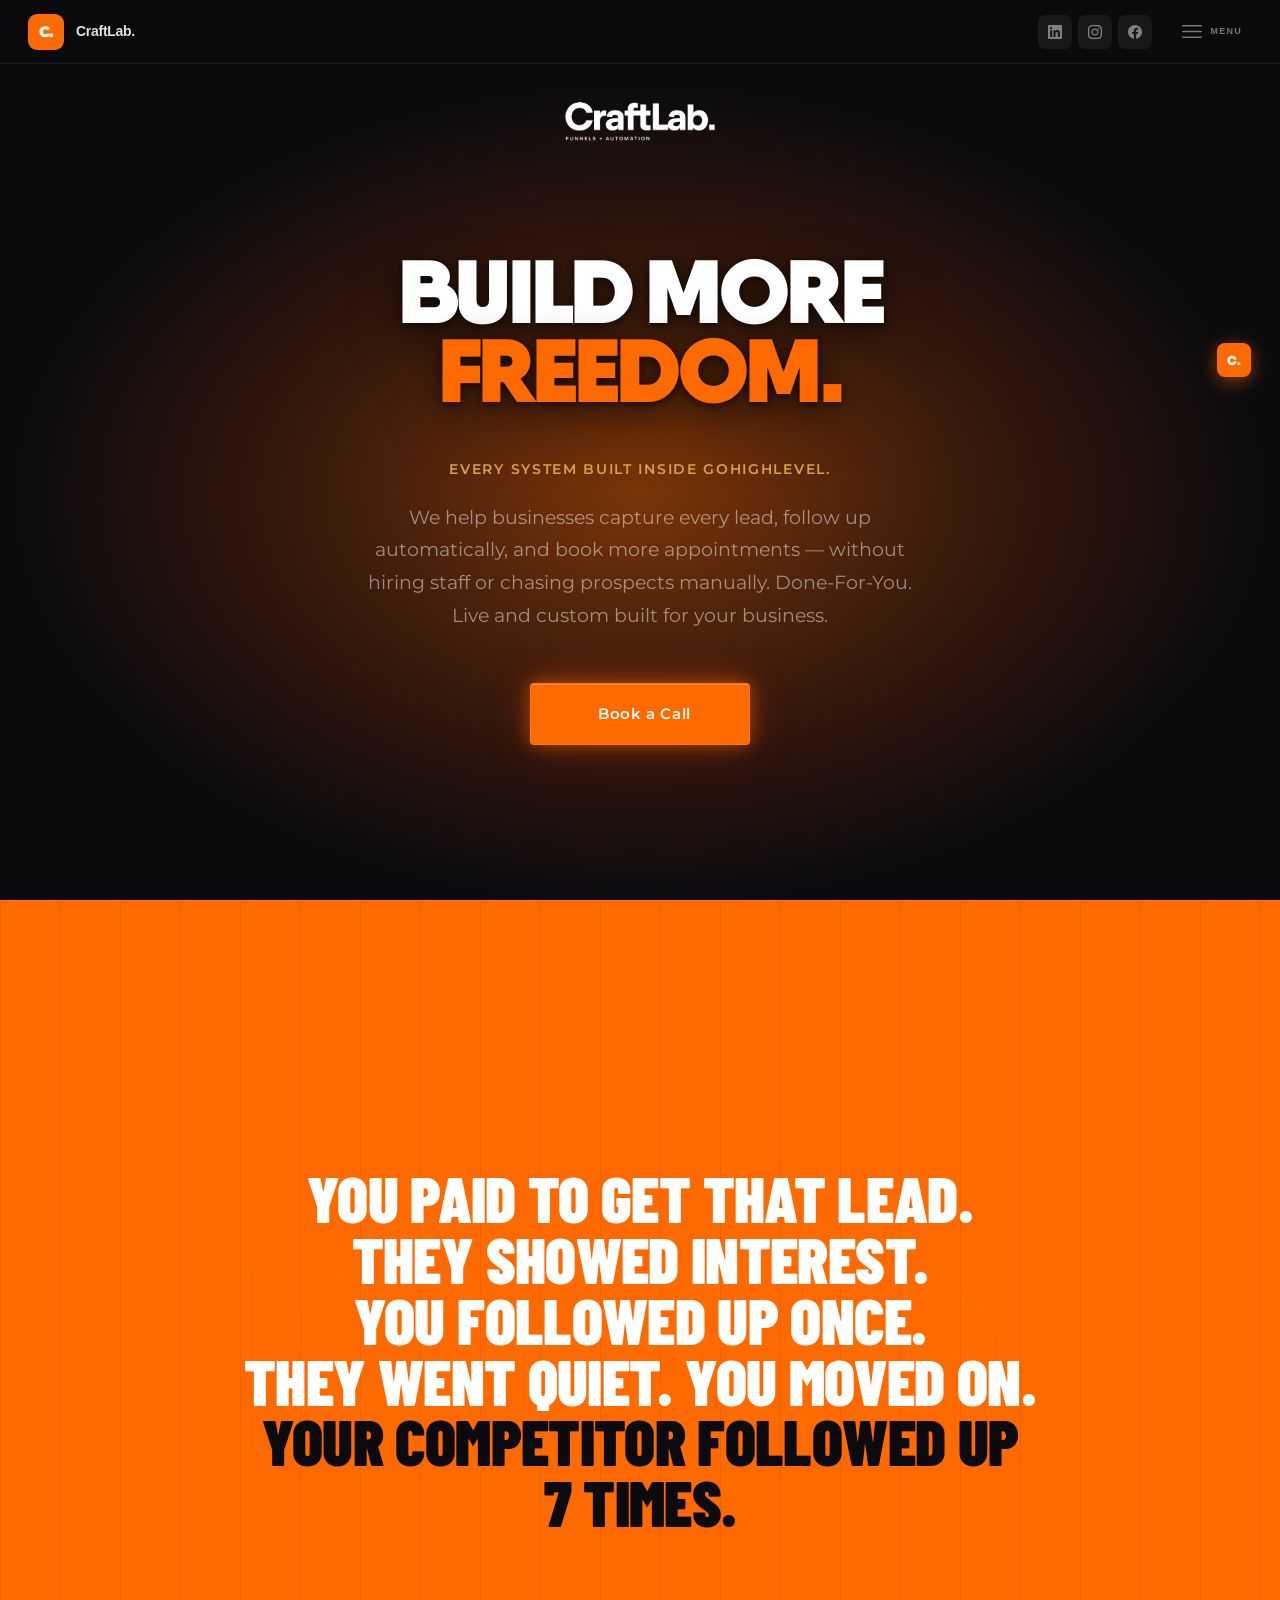
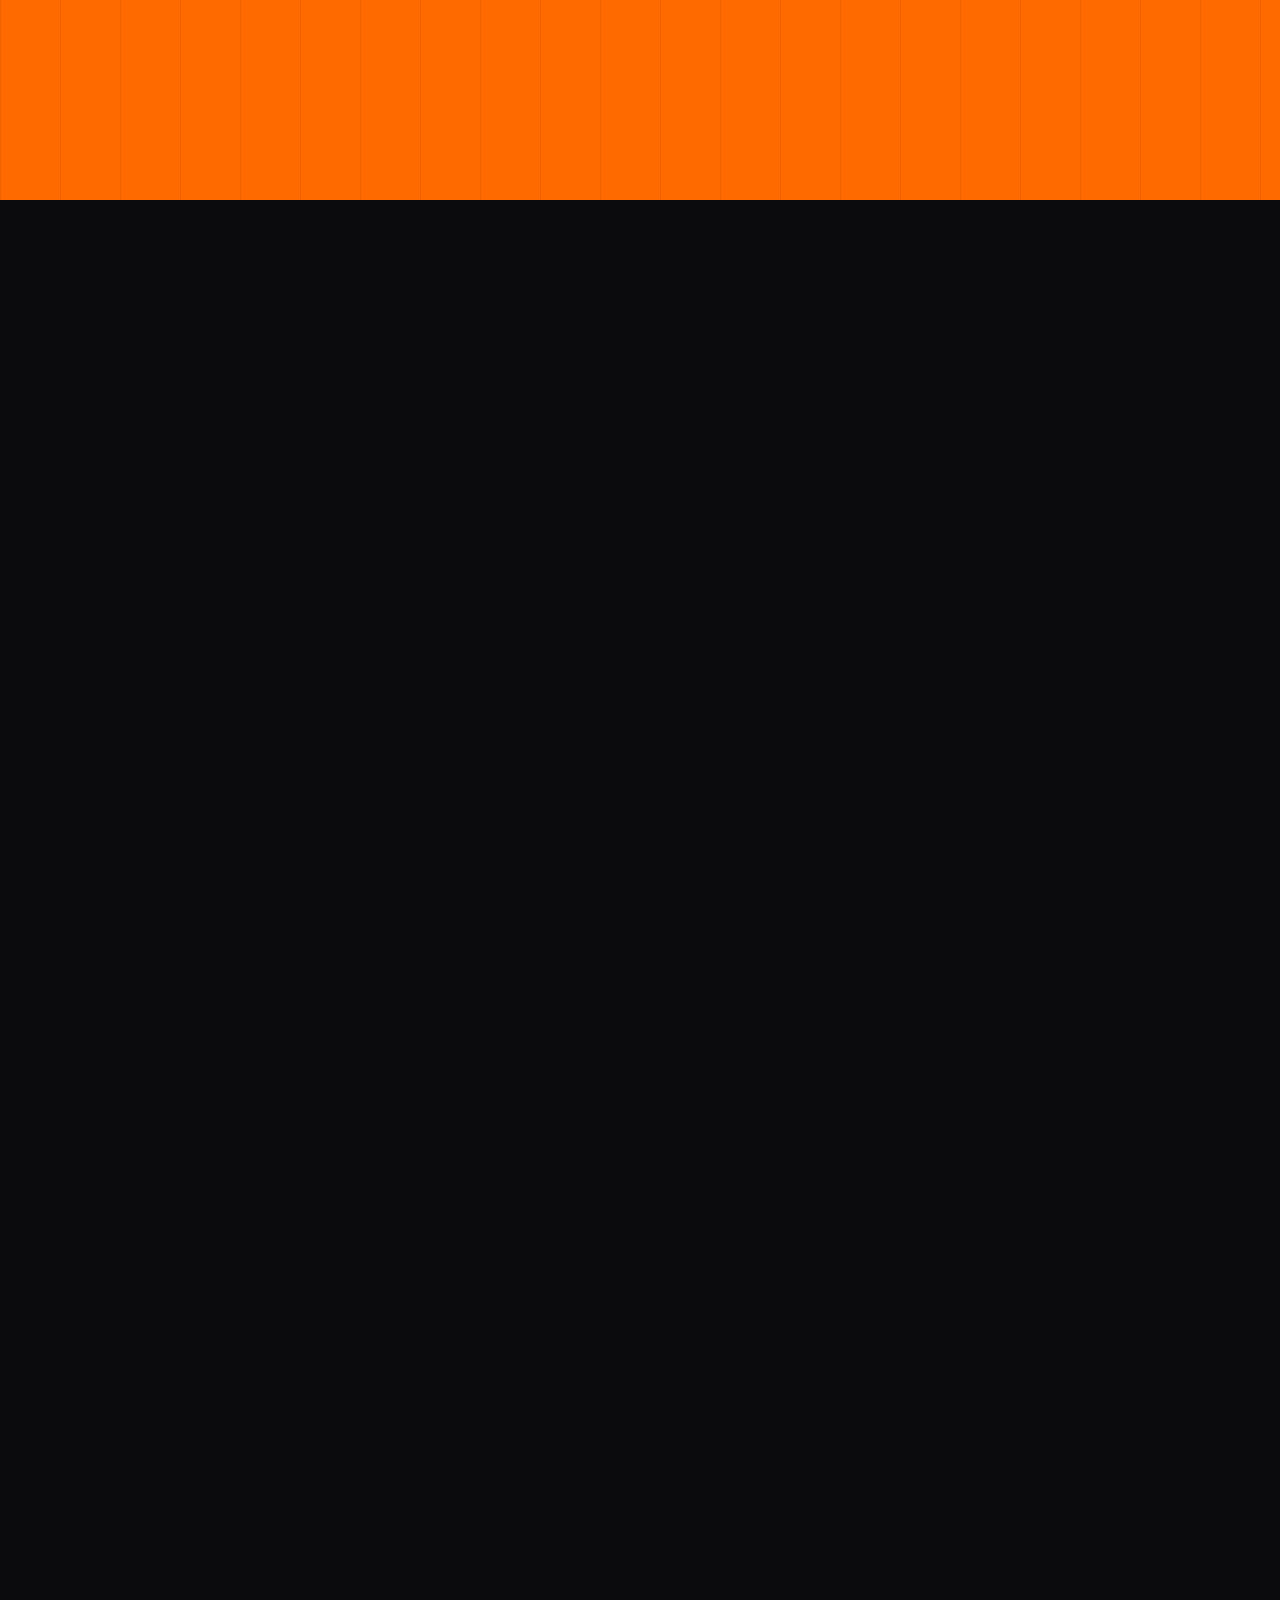
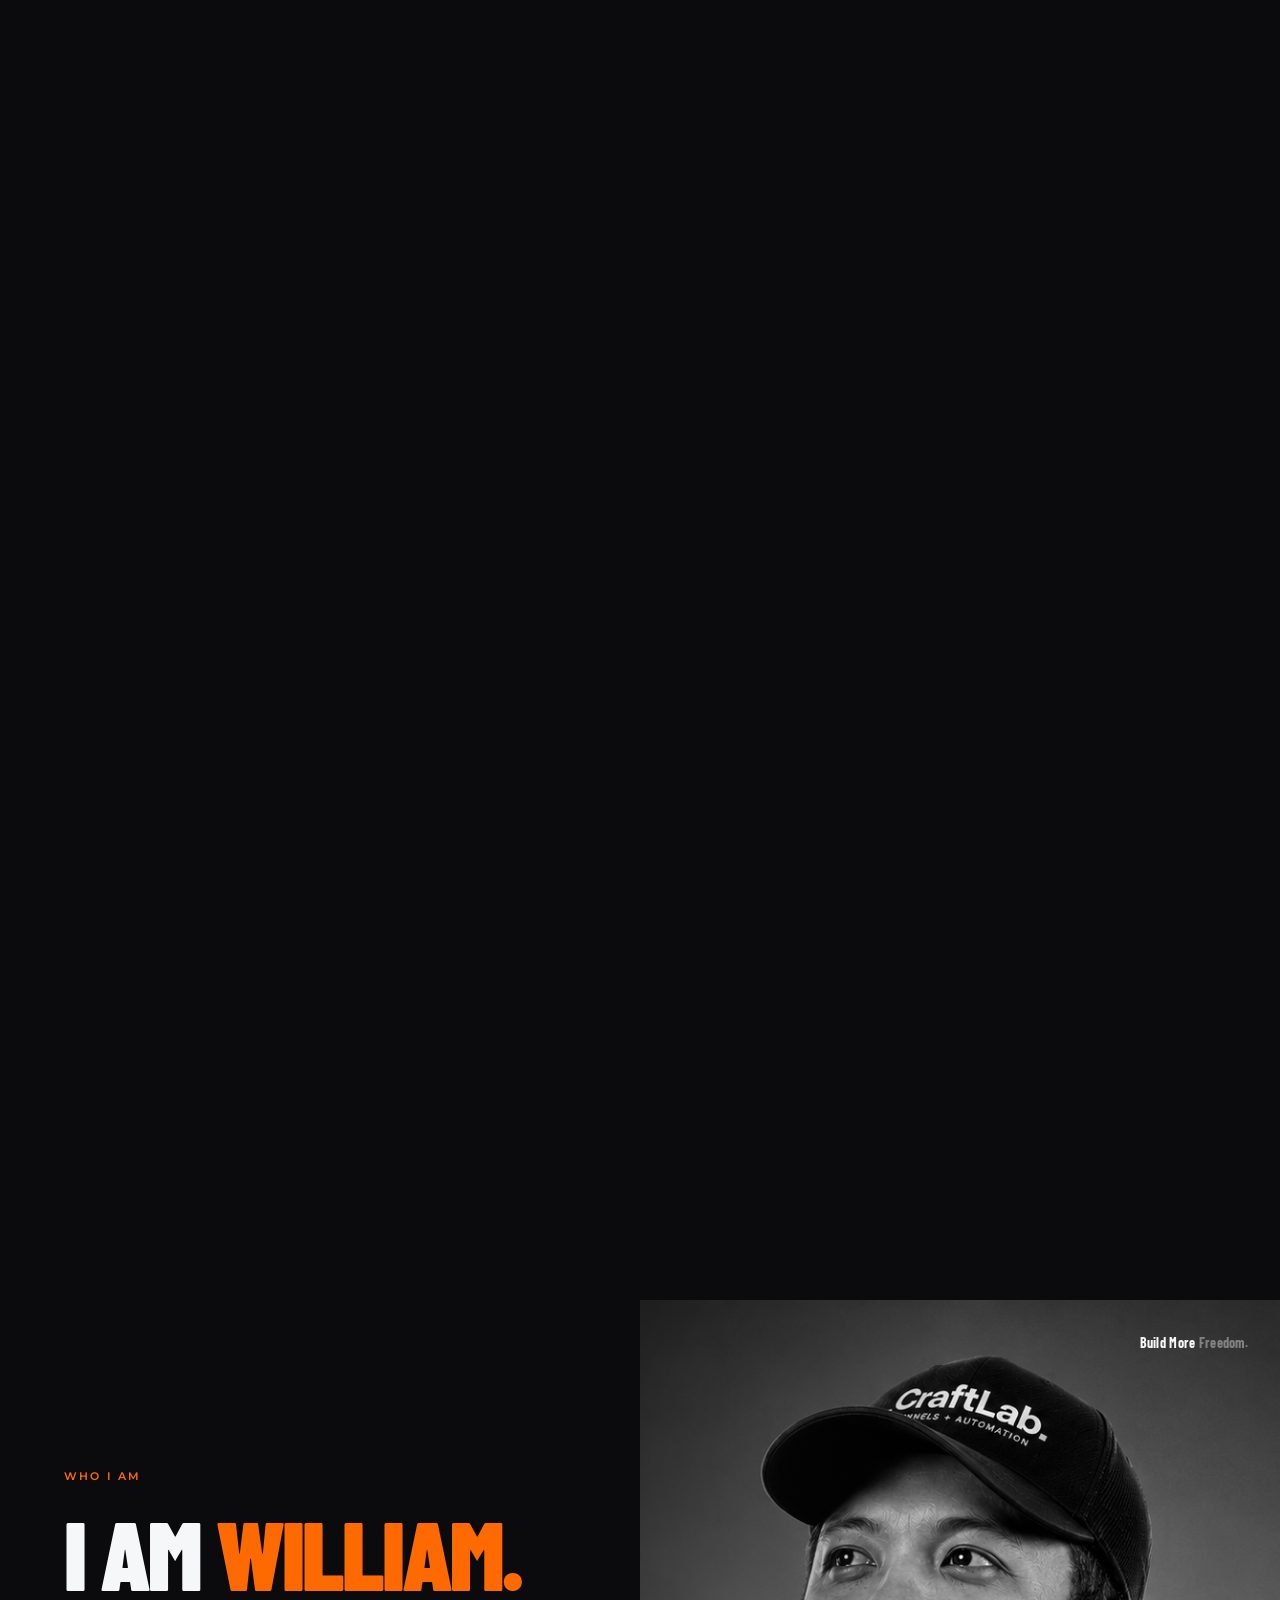
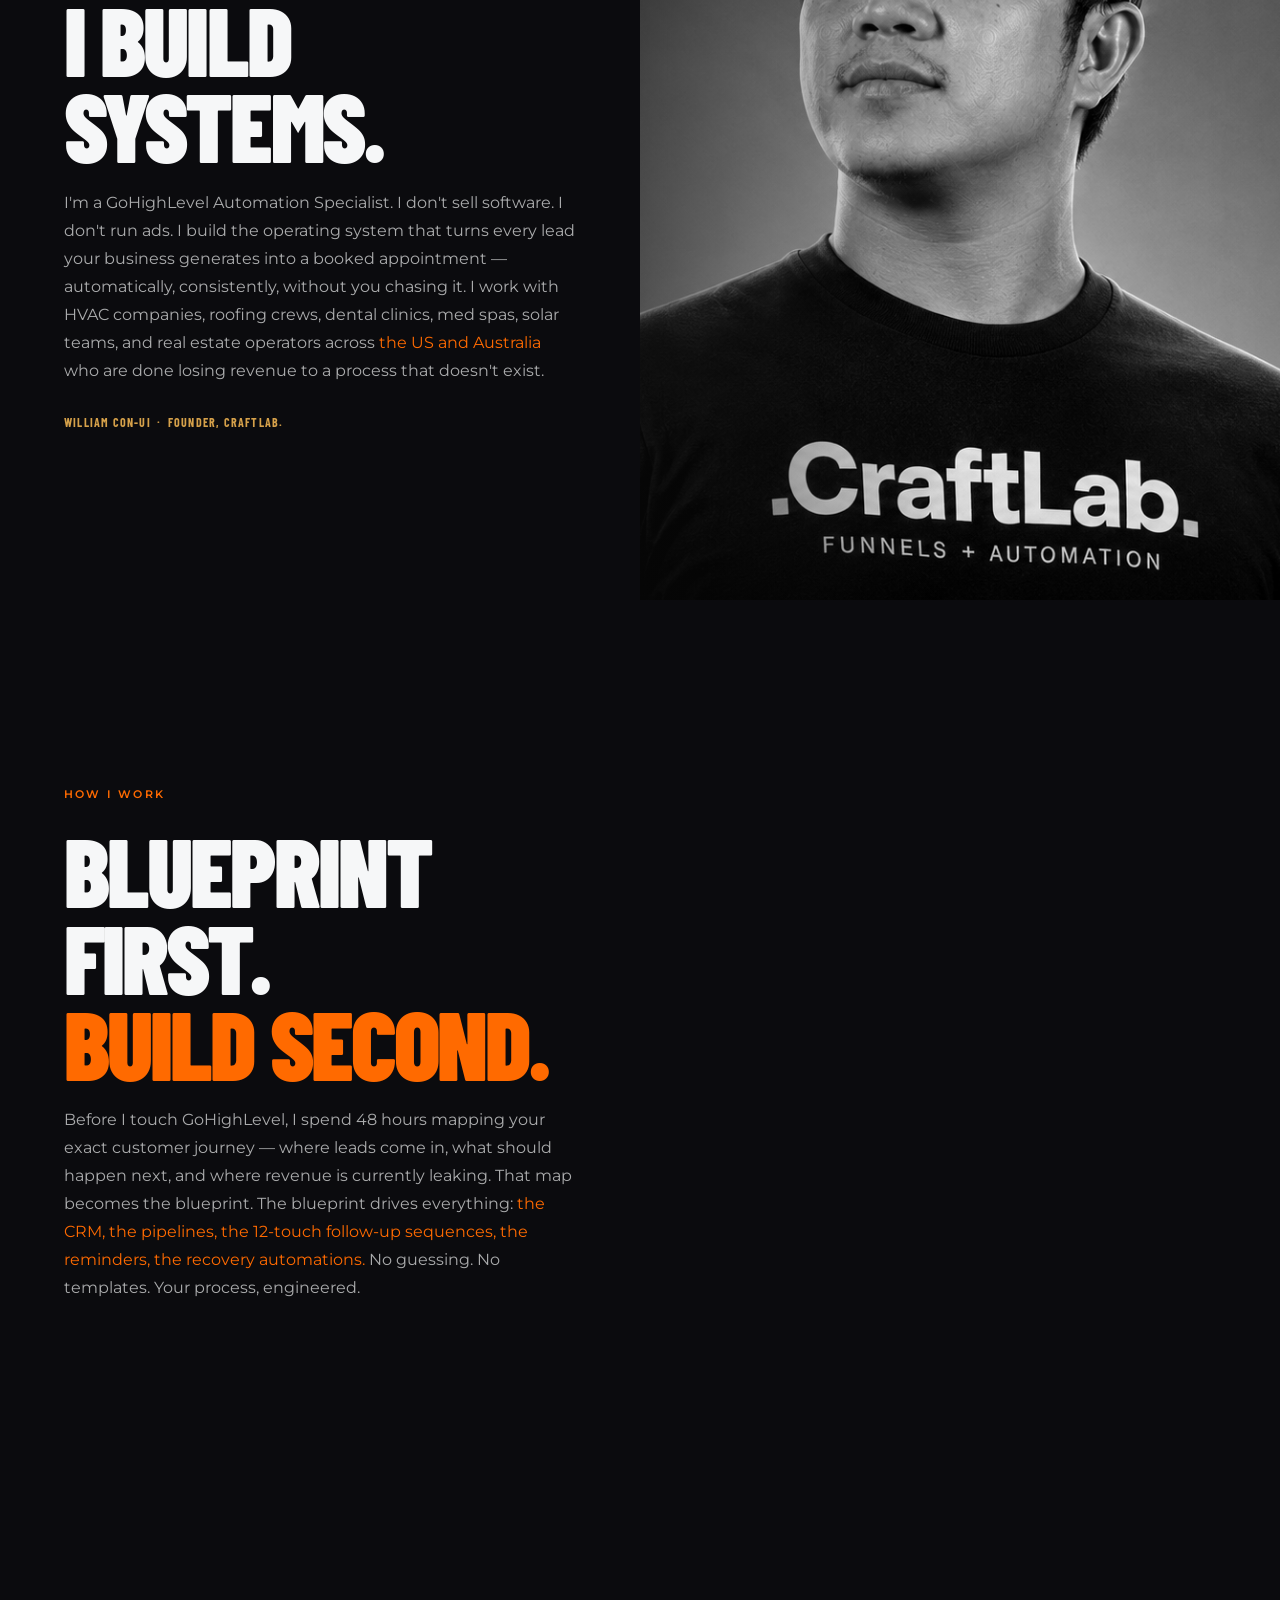
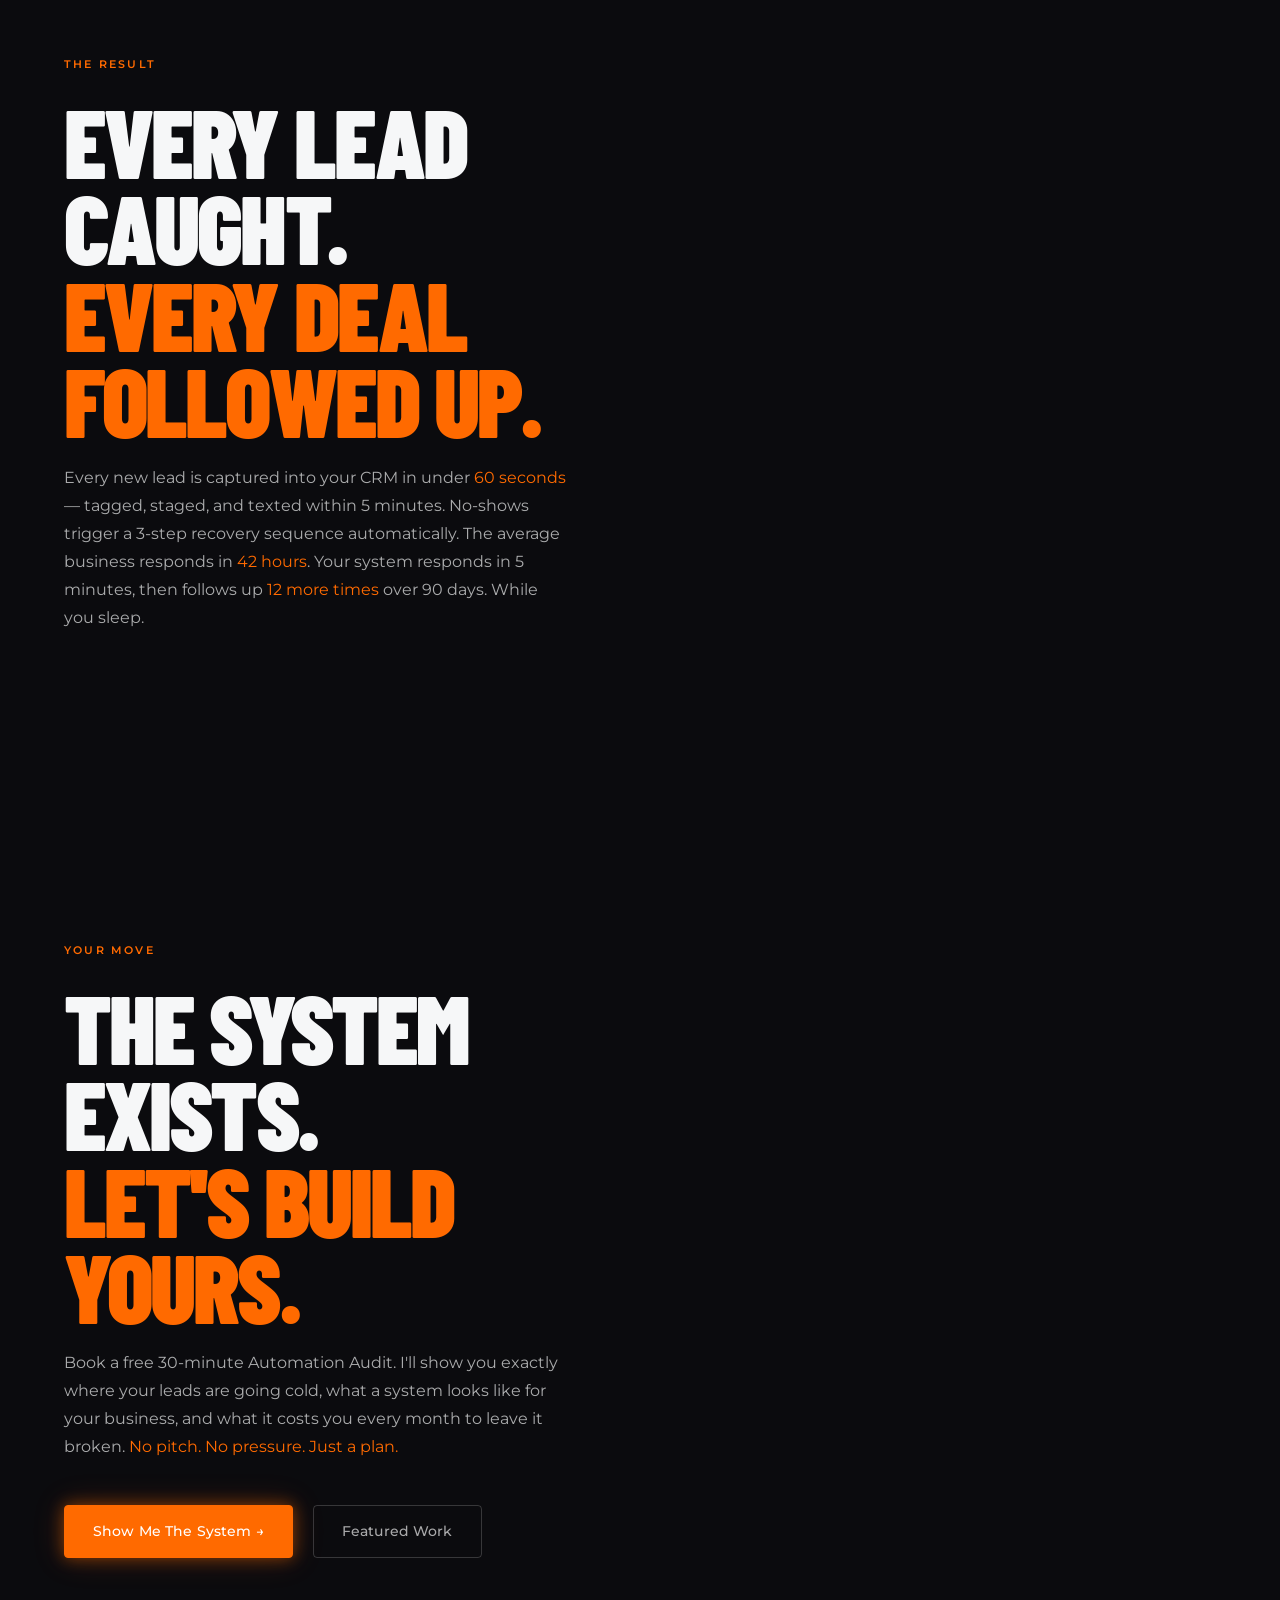
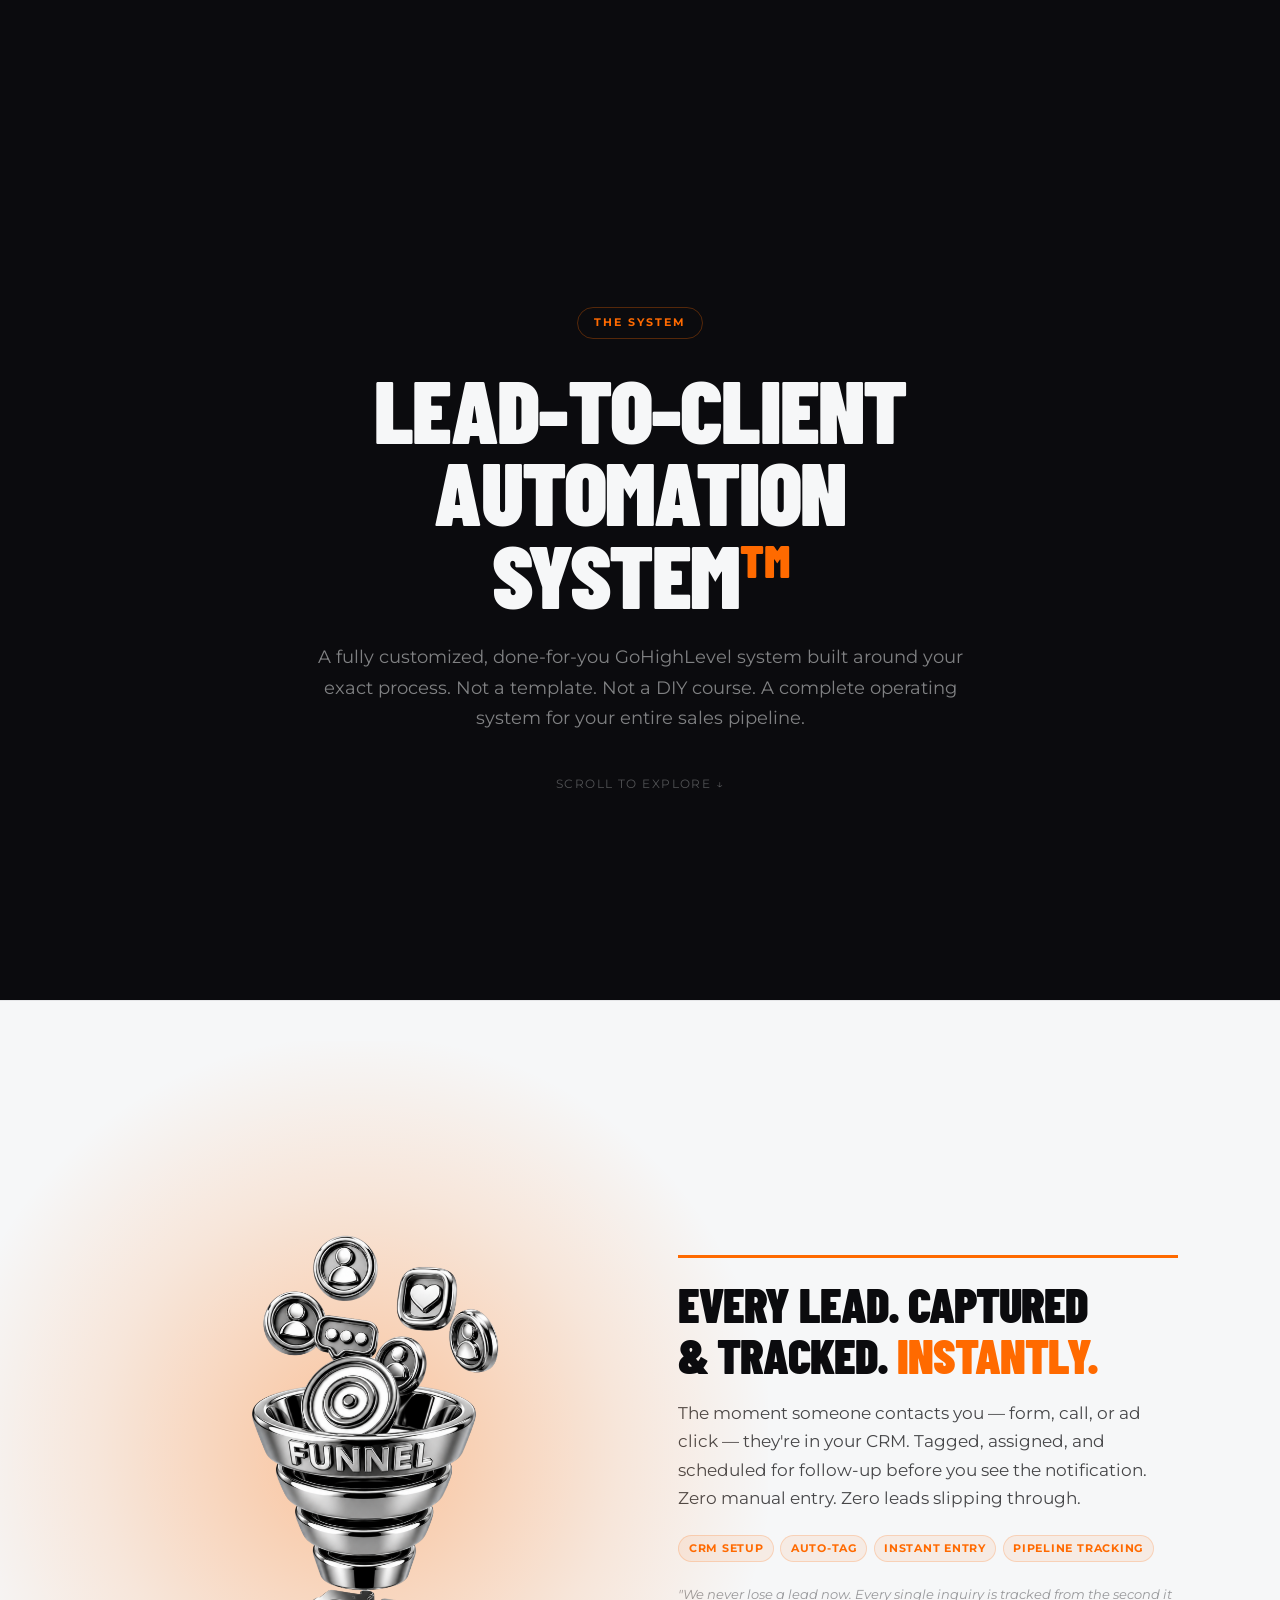
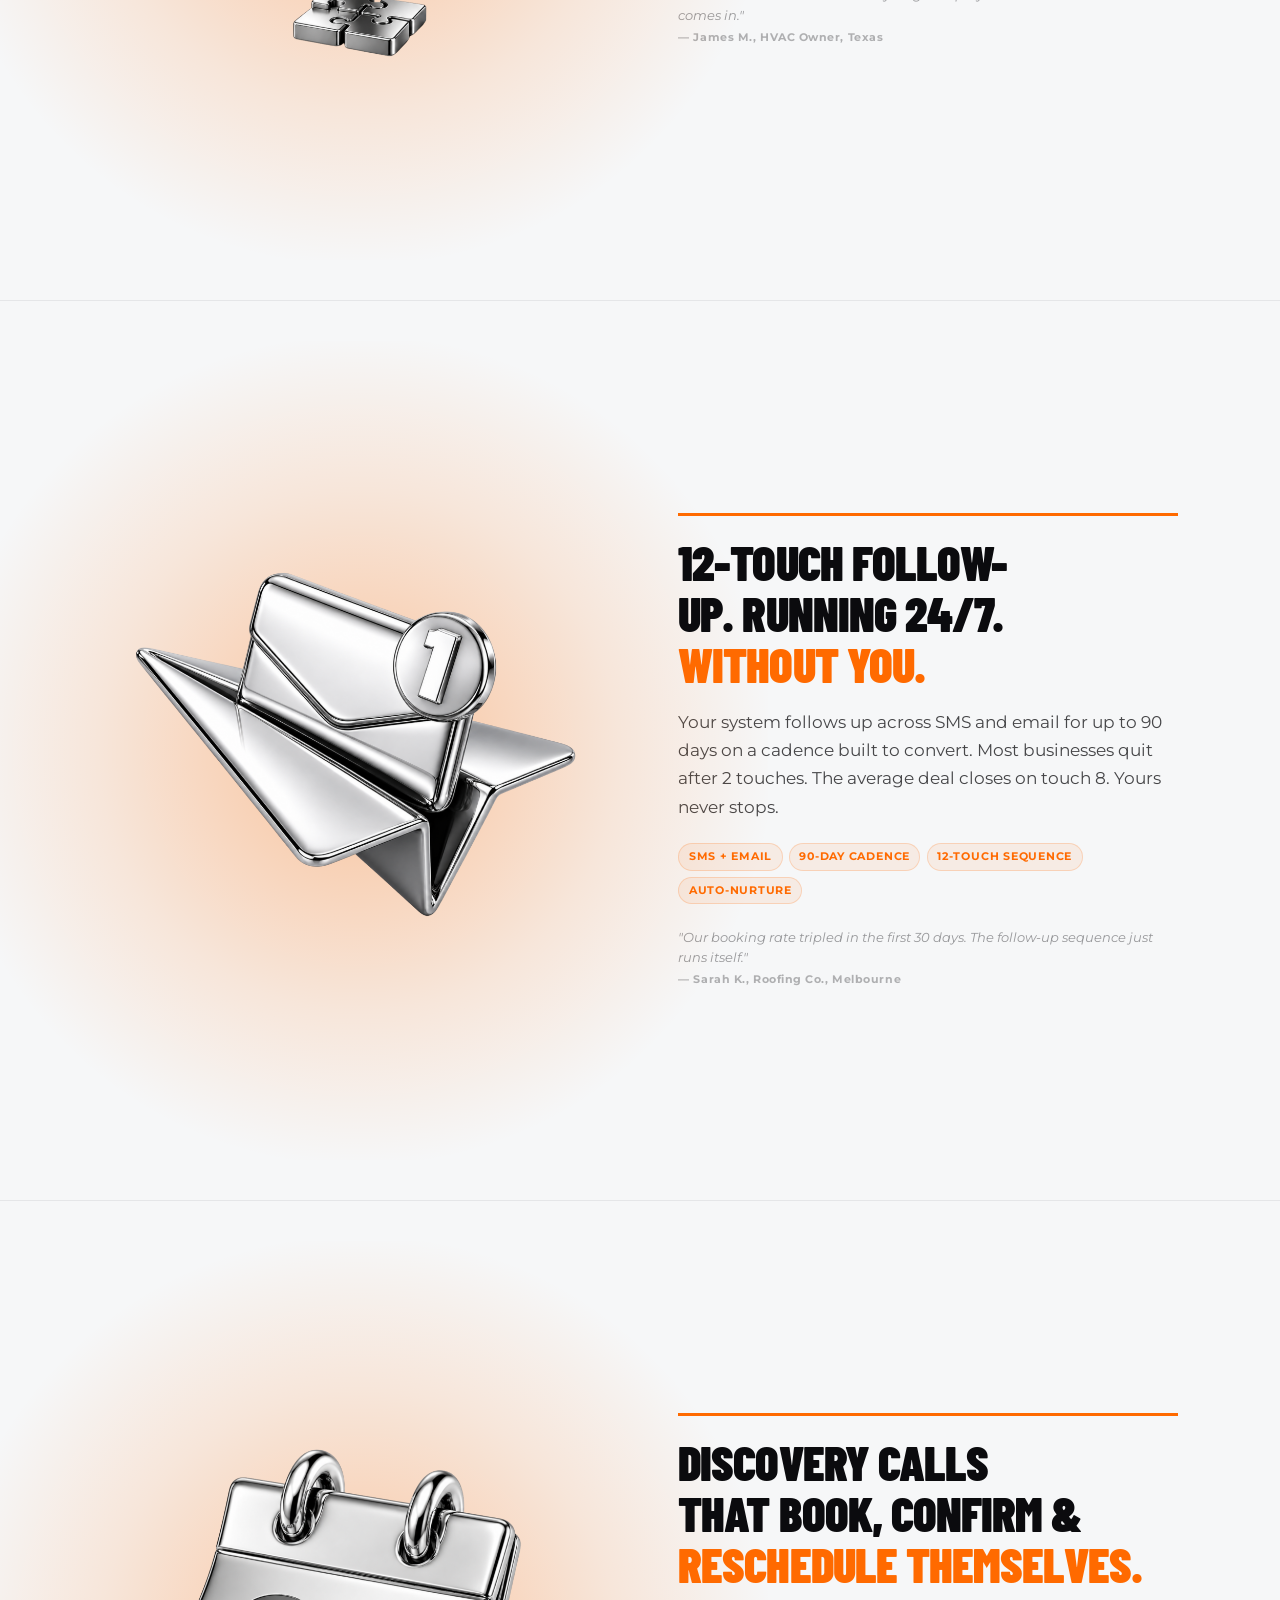
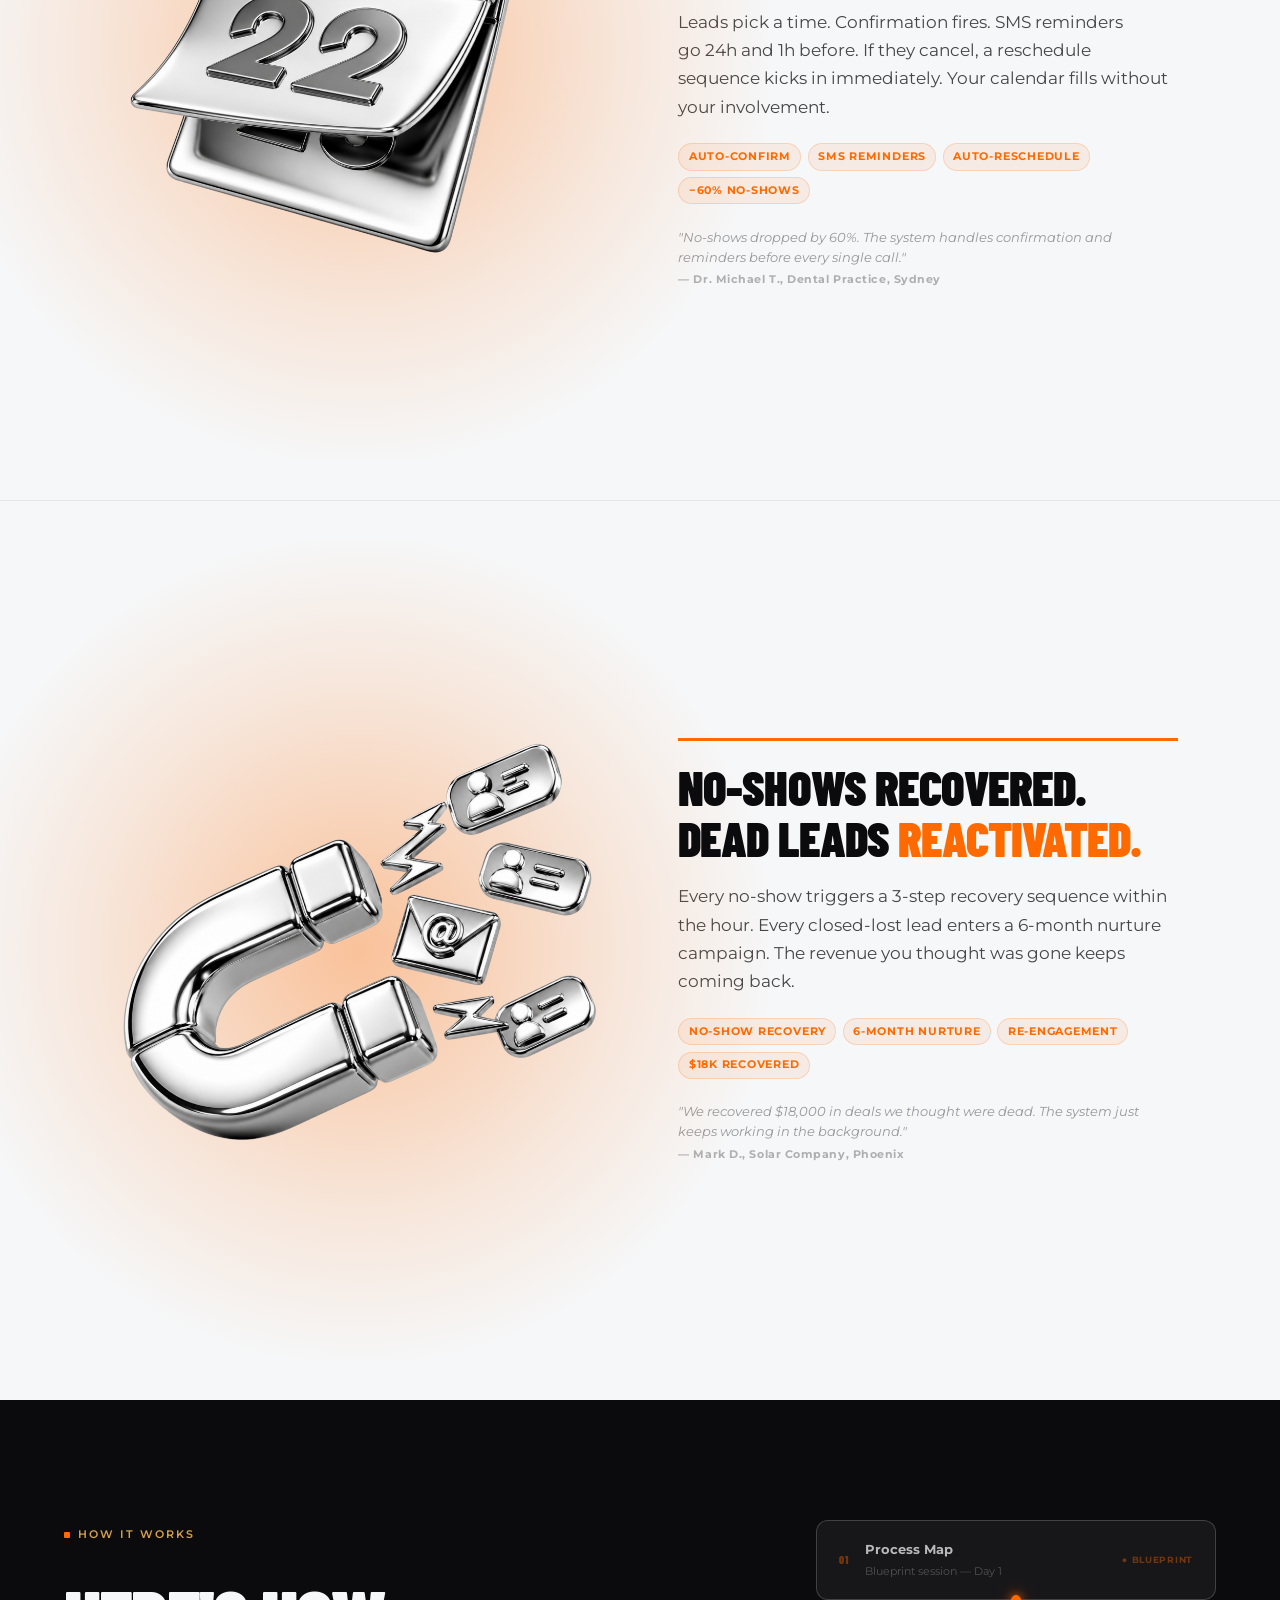
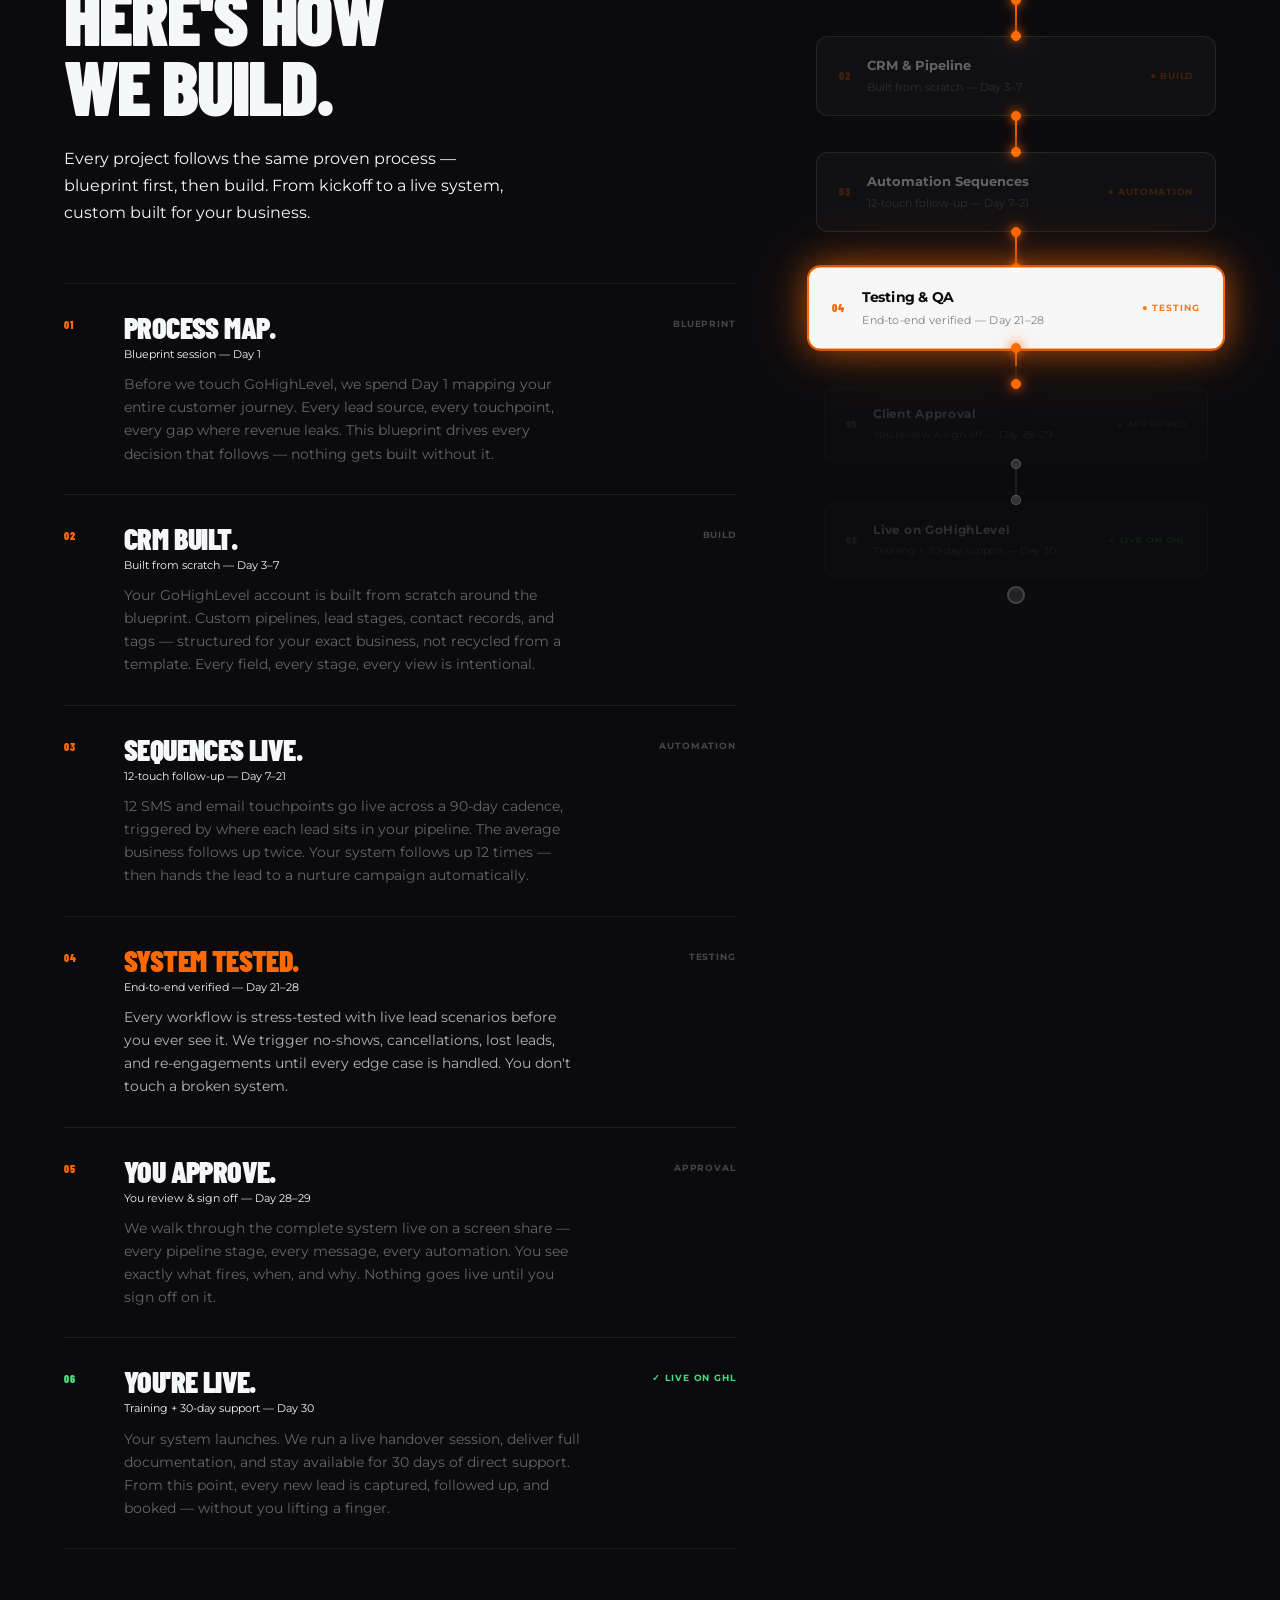
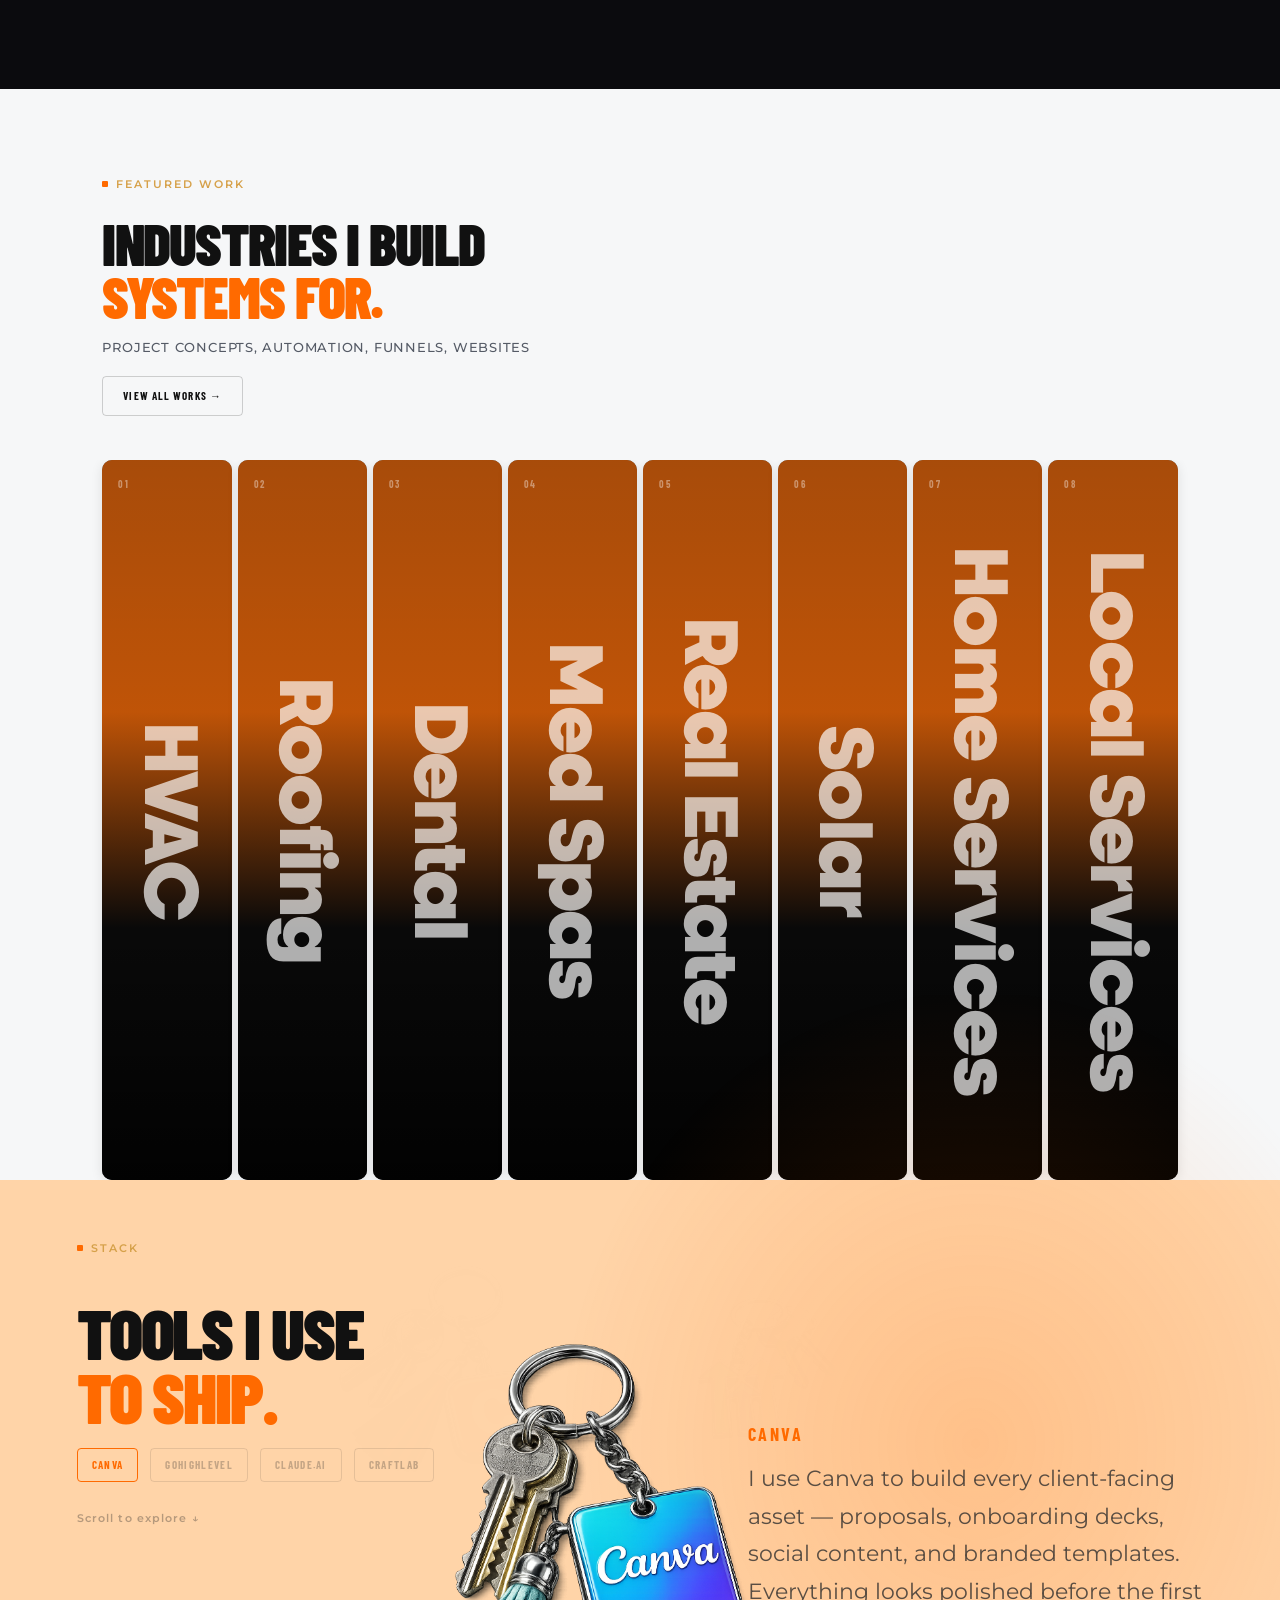
==== commit 1f78a785: "Fix keychain PNG paths: rename files to remove spaces, fix folder case Vercel runs Linux (case-sensi" ====
--- a/index.html
+++ b/index.html
@@ -591,10 +591,10 @@
       <!-- Col 2: Keychain carousel -->
       <div class="tools-block__center">
         <div class="kc-wheel" id="kc-wheel">
-          <img class="keychain-item" src="images/keychains/canva keychain.png" alt="Canva" />
-          <img class="keychain-item" src="images/keychains/highlevel keychain (1).png" alt="GoHighLevel" />
-          <img class="keychain-item" src="images/keychains/Claide keychain.png" alt="Claude.ai" />
-          <img class="keychain-item" src="images/Keychains/Craftlab Keychain.png" alt="CraftLab" />
+          <img class="keychain-item" src="images/Keychains/canva-keychain.png" alt="Canva" />
+          <img class="keychain-item" src="images/Keychains/highlevel-keychain.png" alt="GoHighLevel" />
+          <img class="keychain-item" src="images/Keychains/claude-keychain.png" alt="Claude.ai" />
+          <img class="keychain-item" src="images/Keychains/craftlab-keychain.png" alt="CraftLab" />
         </div>
       </div>
 
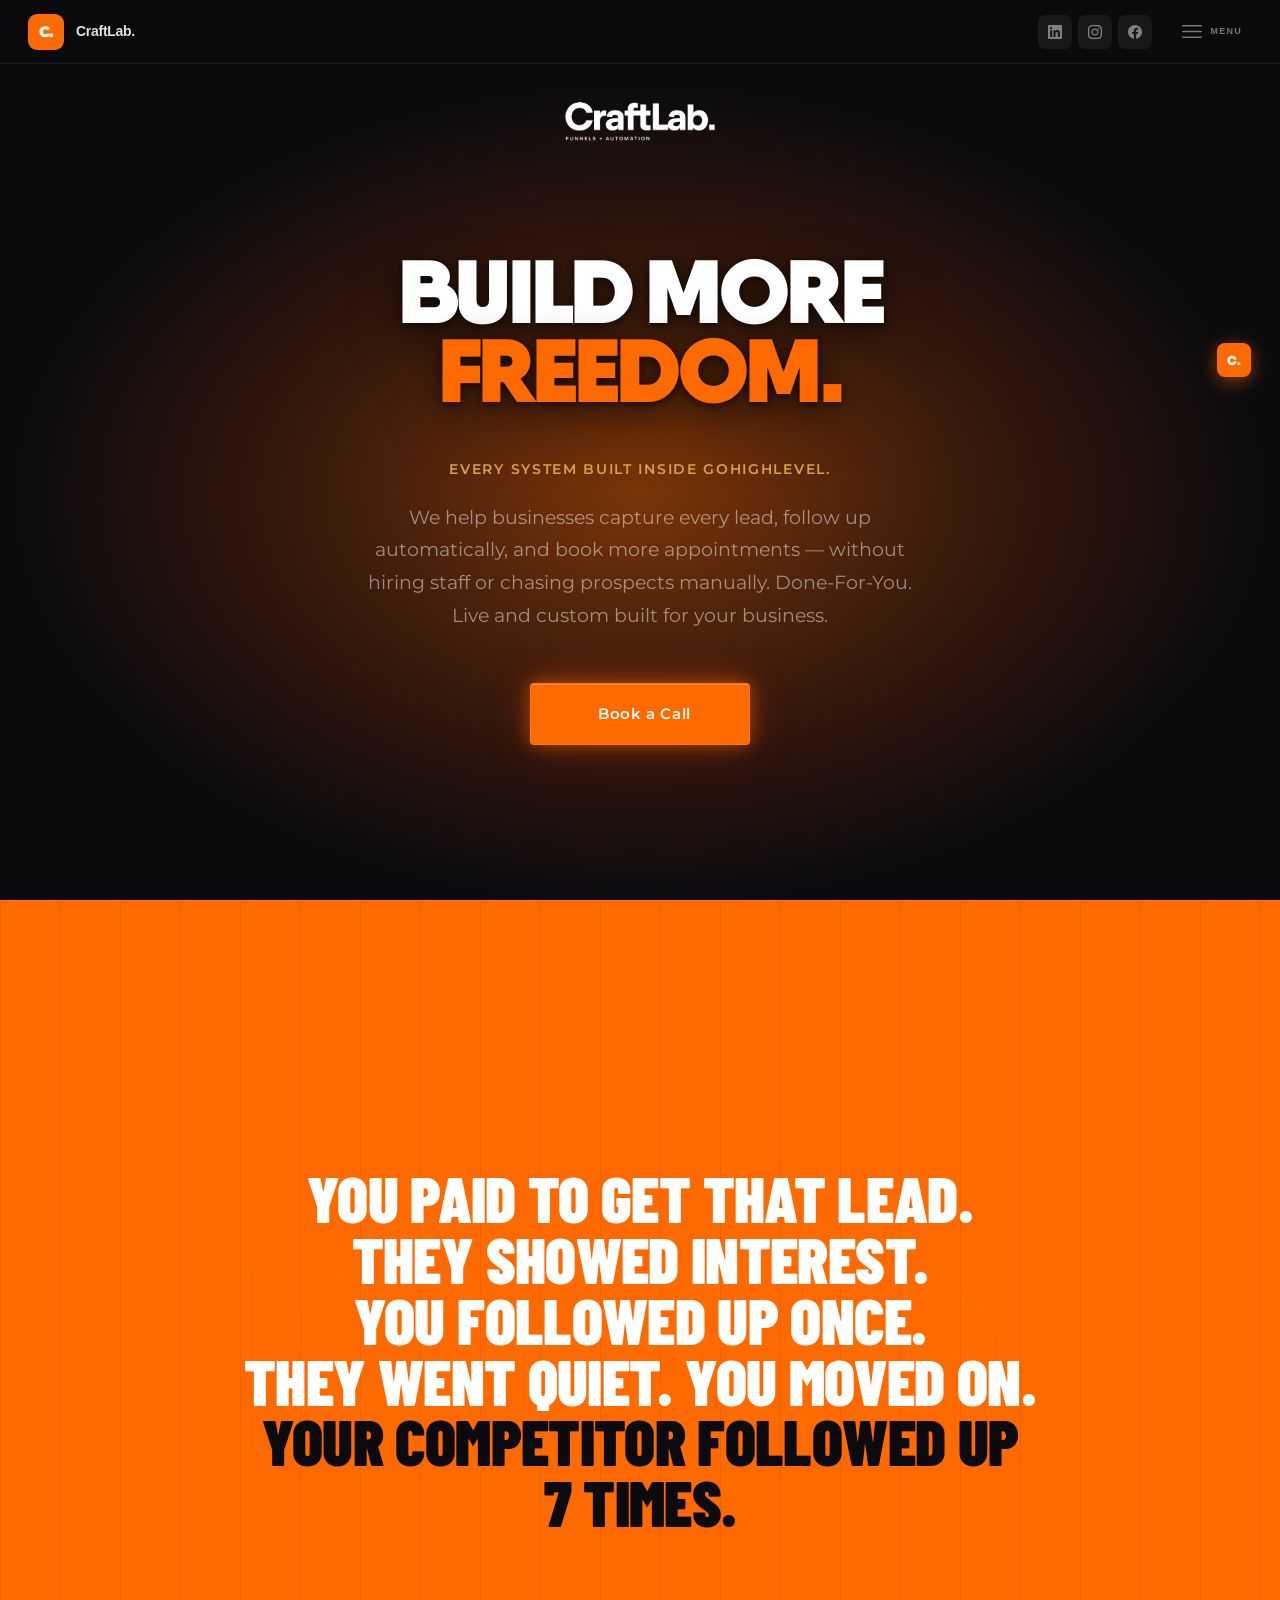
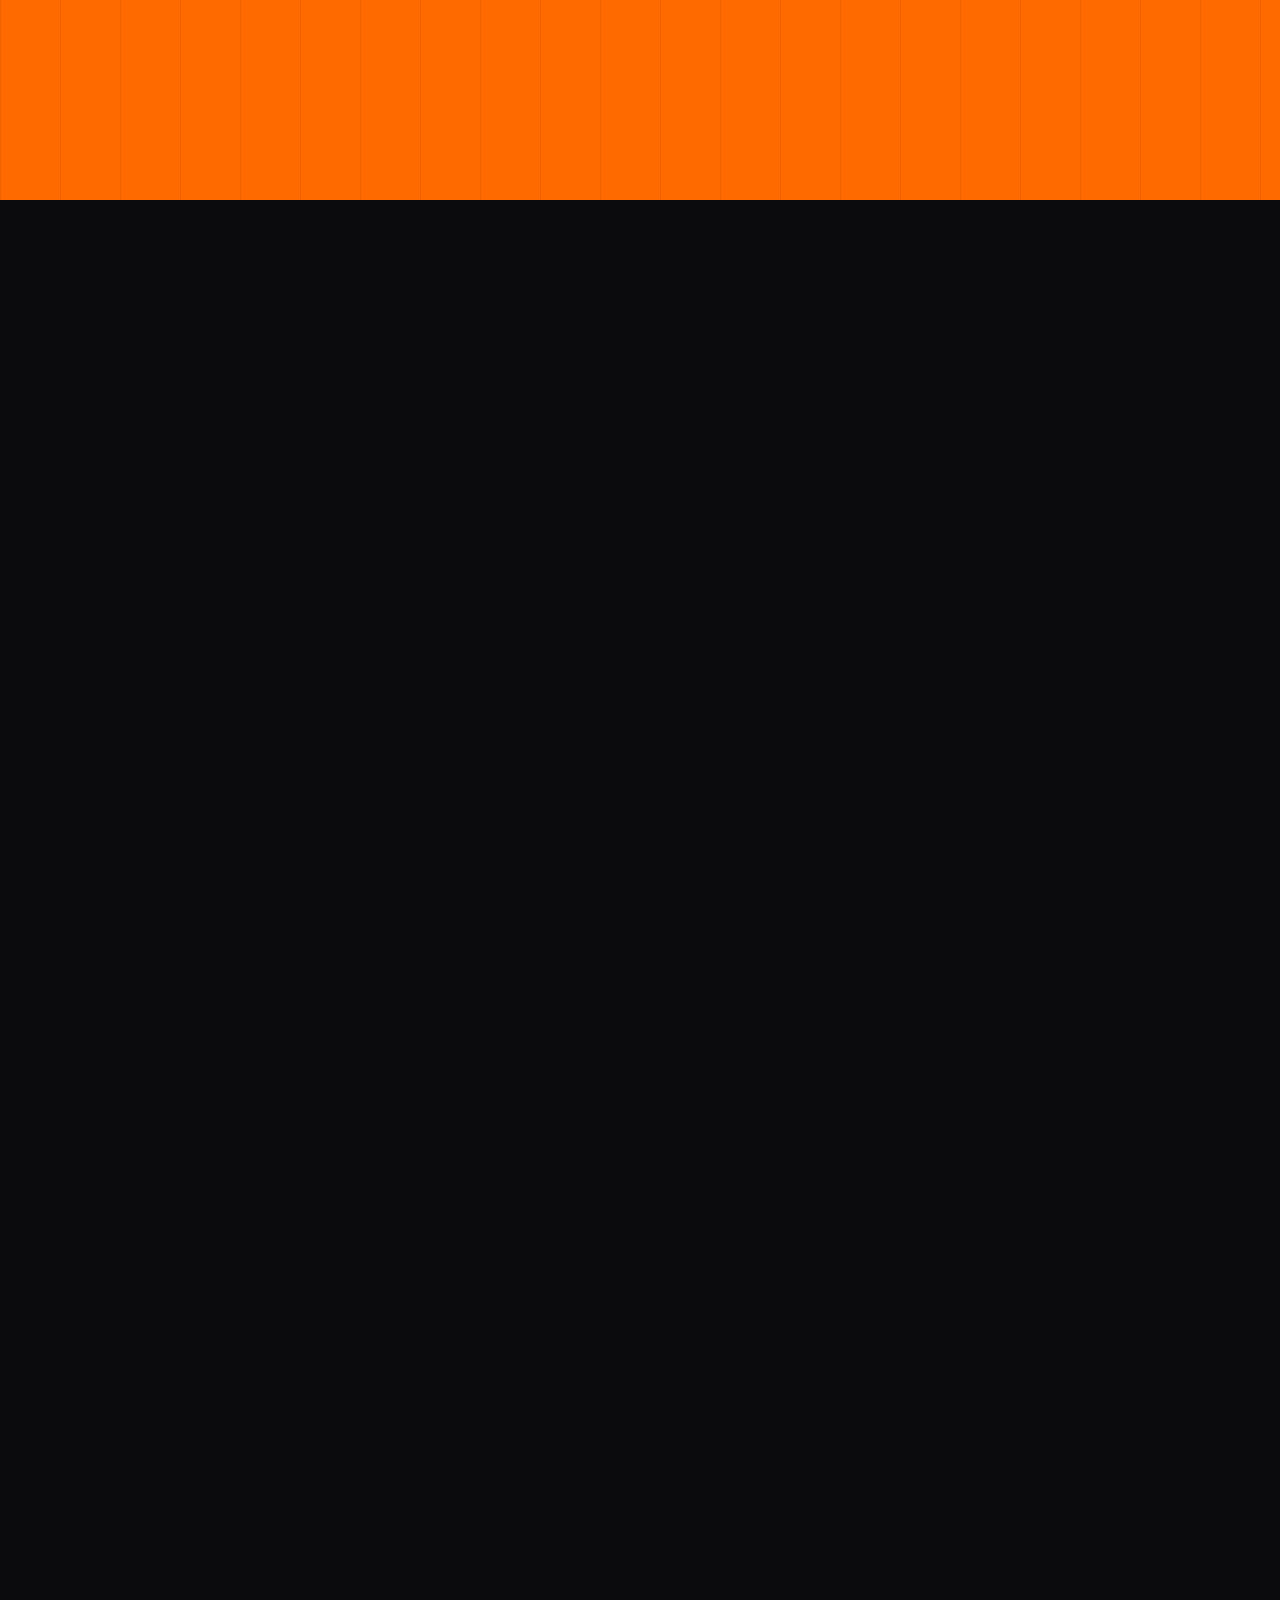
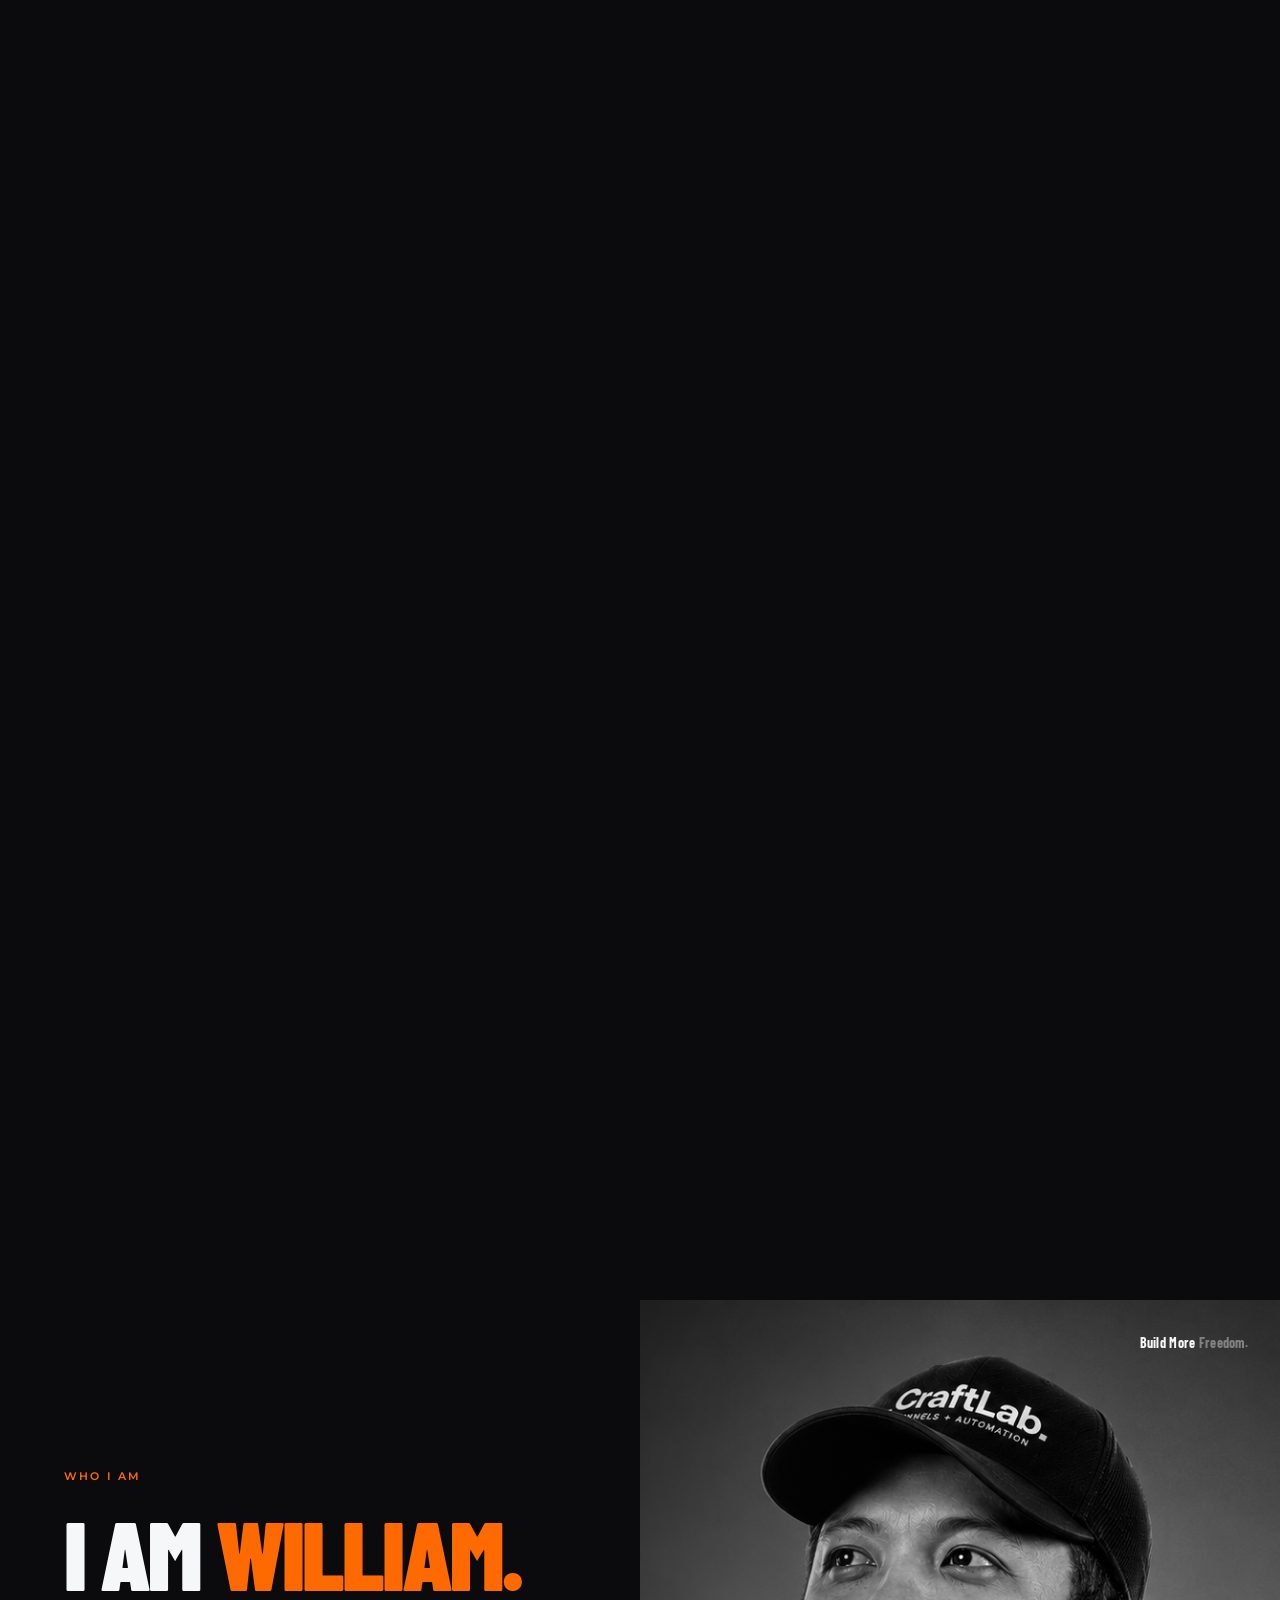
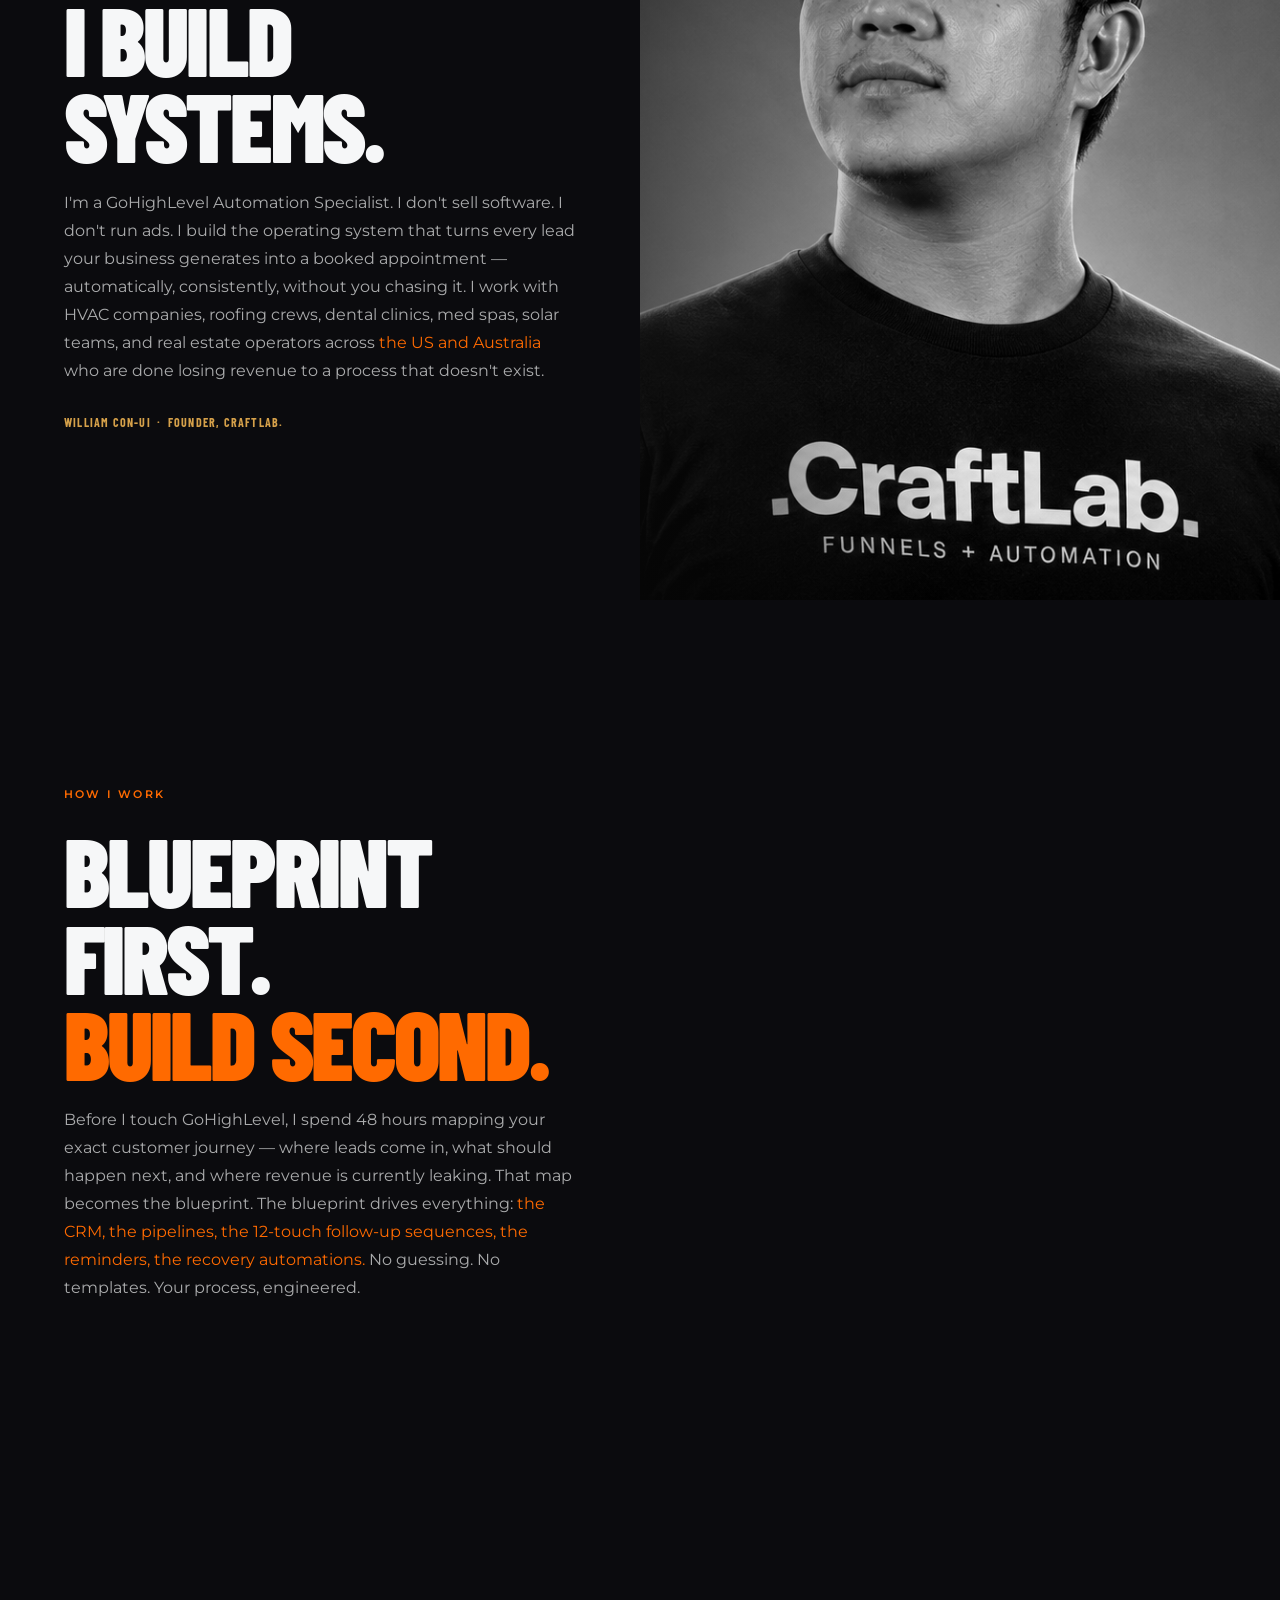
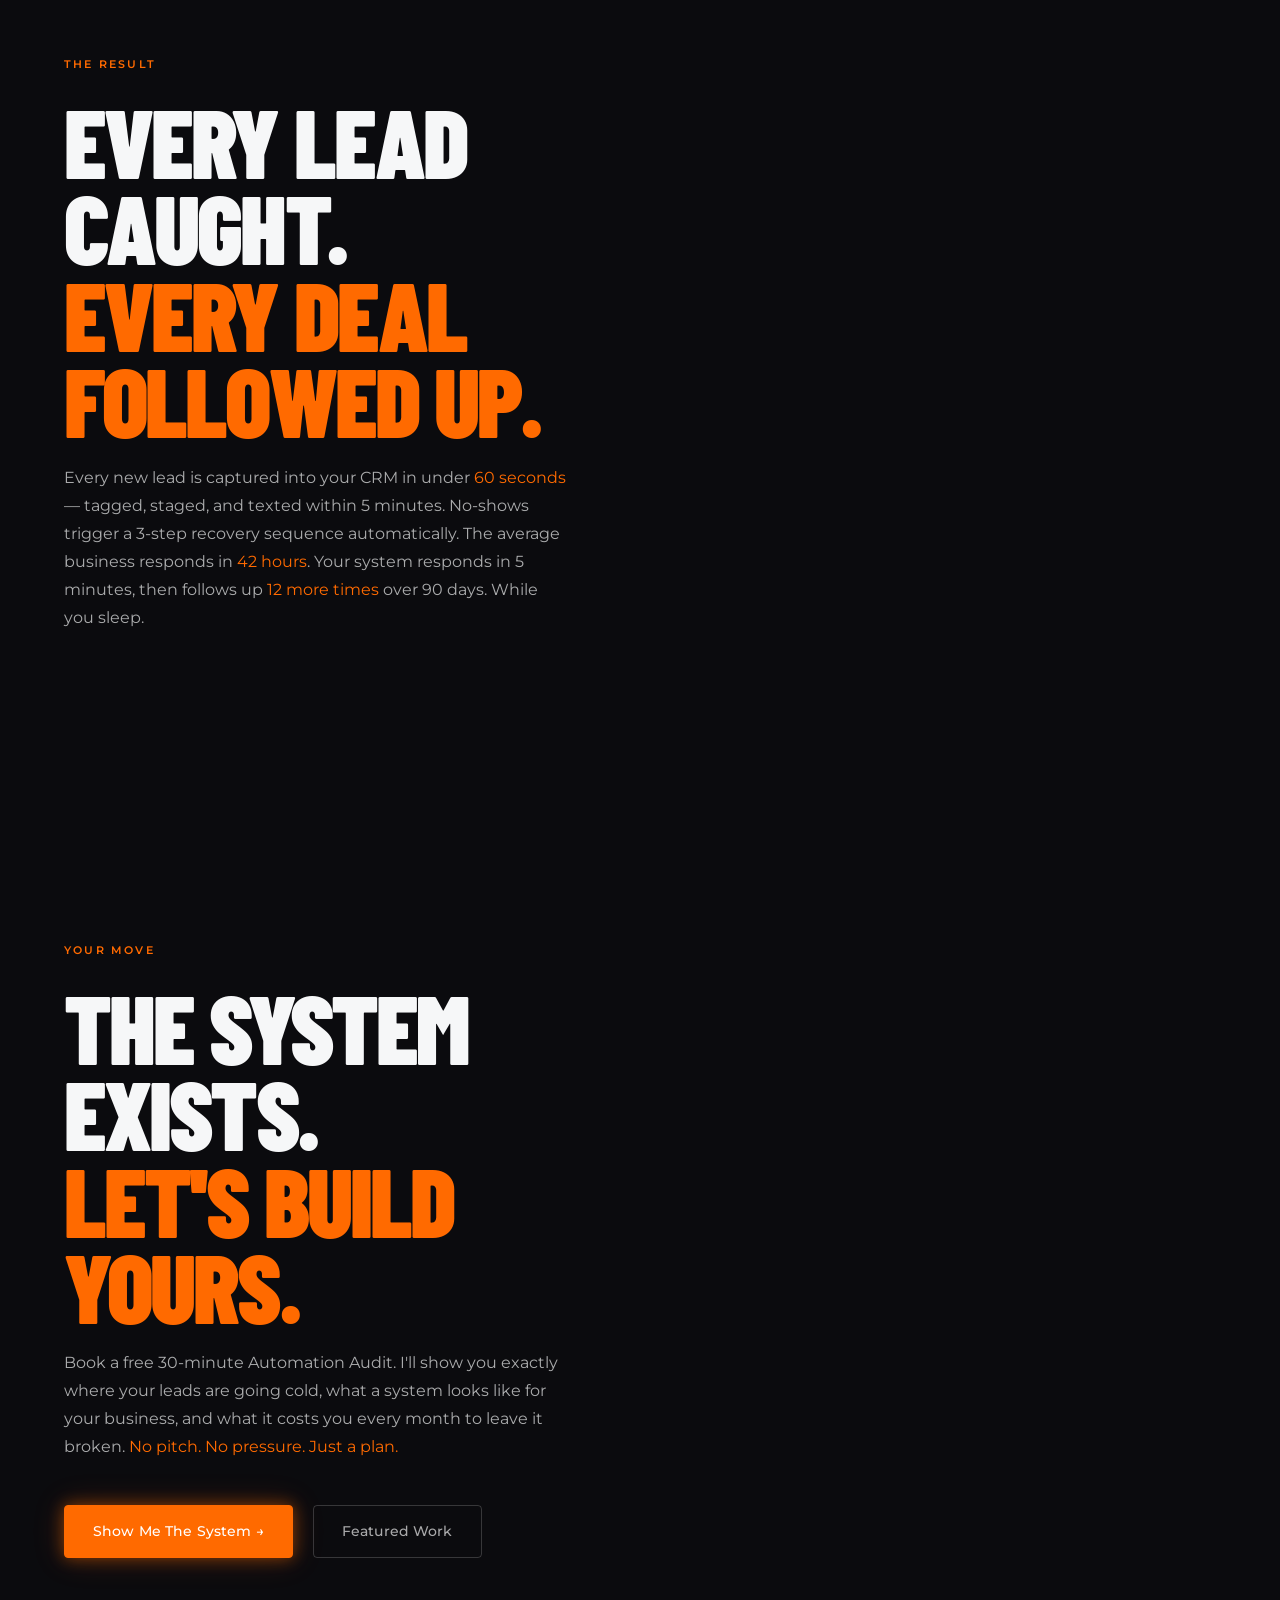
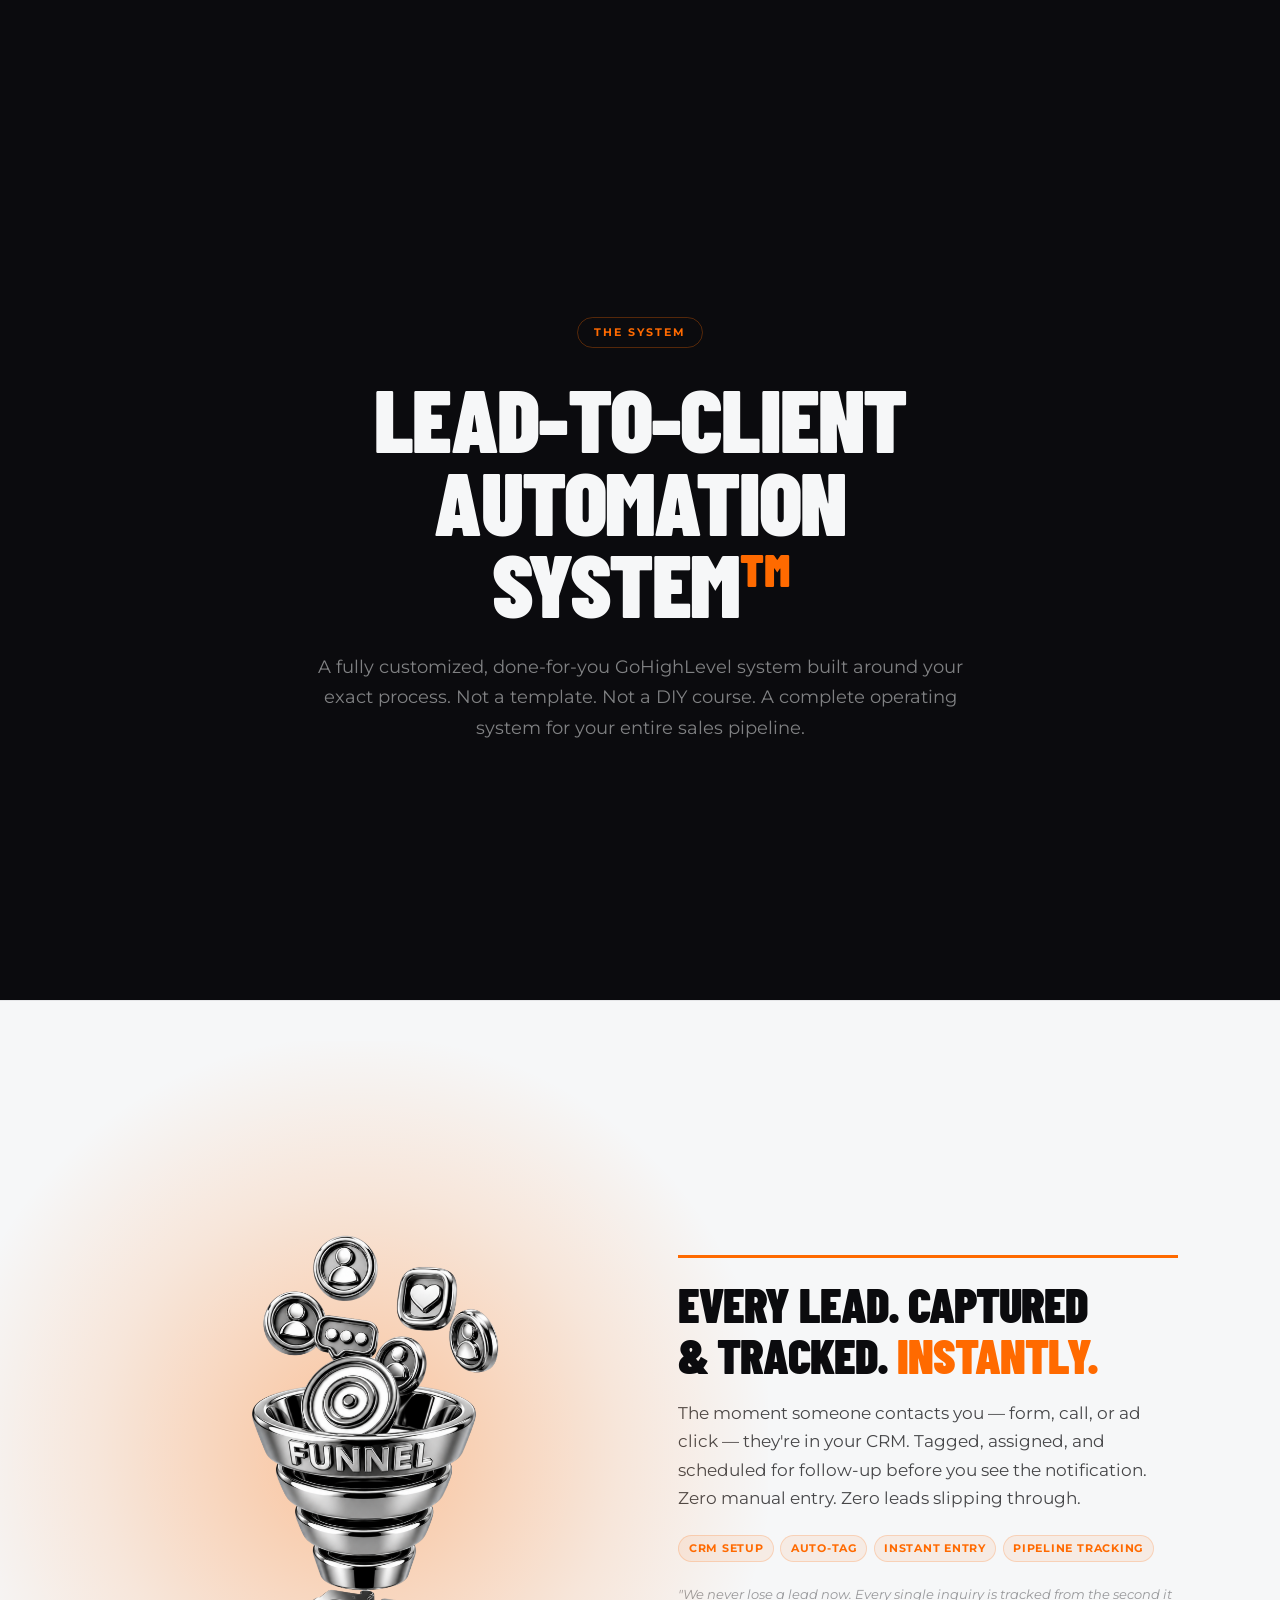
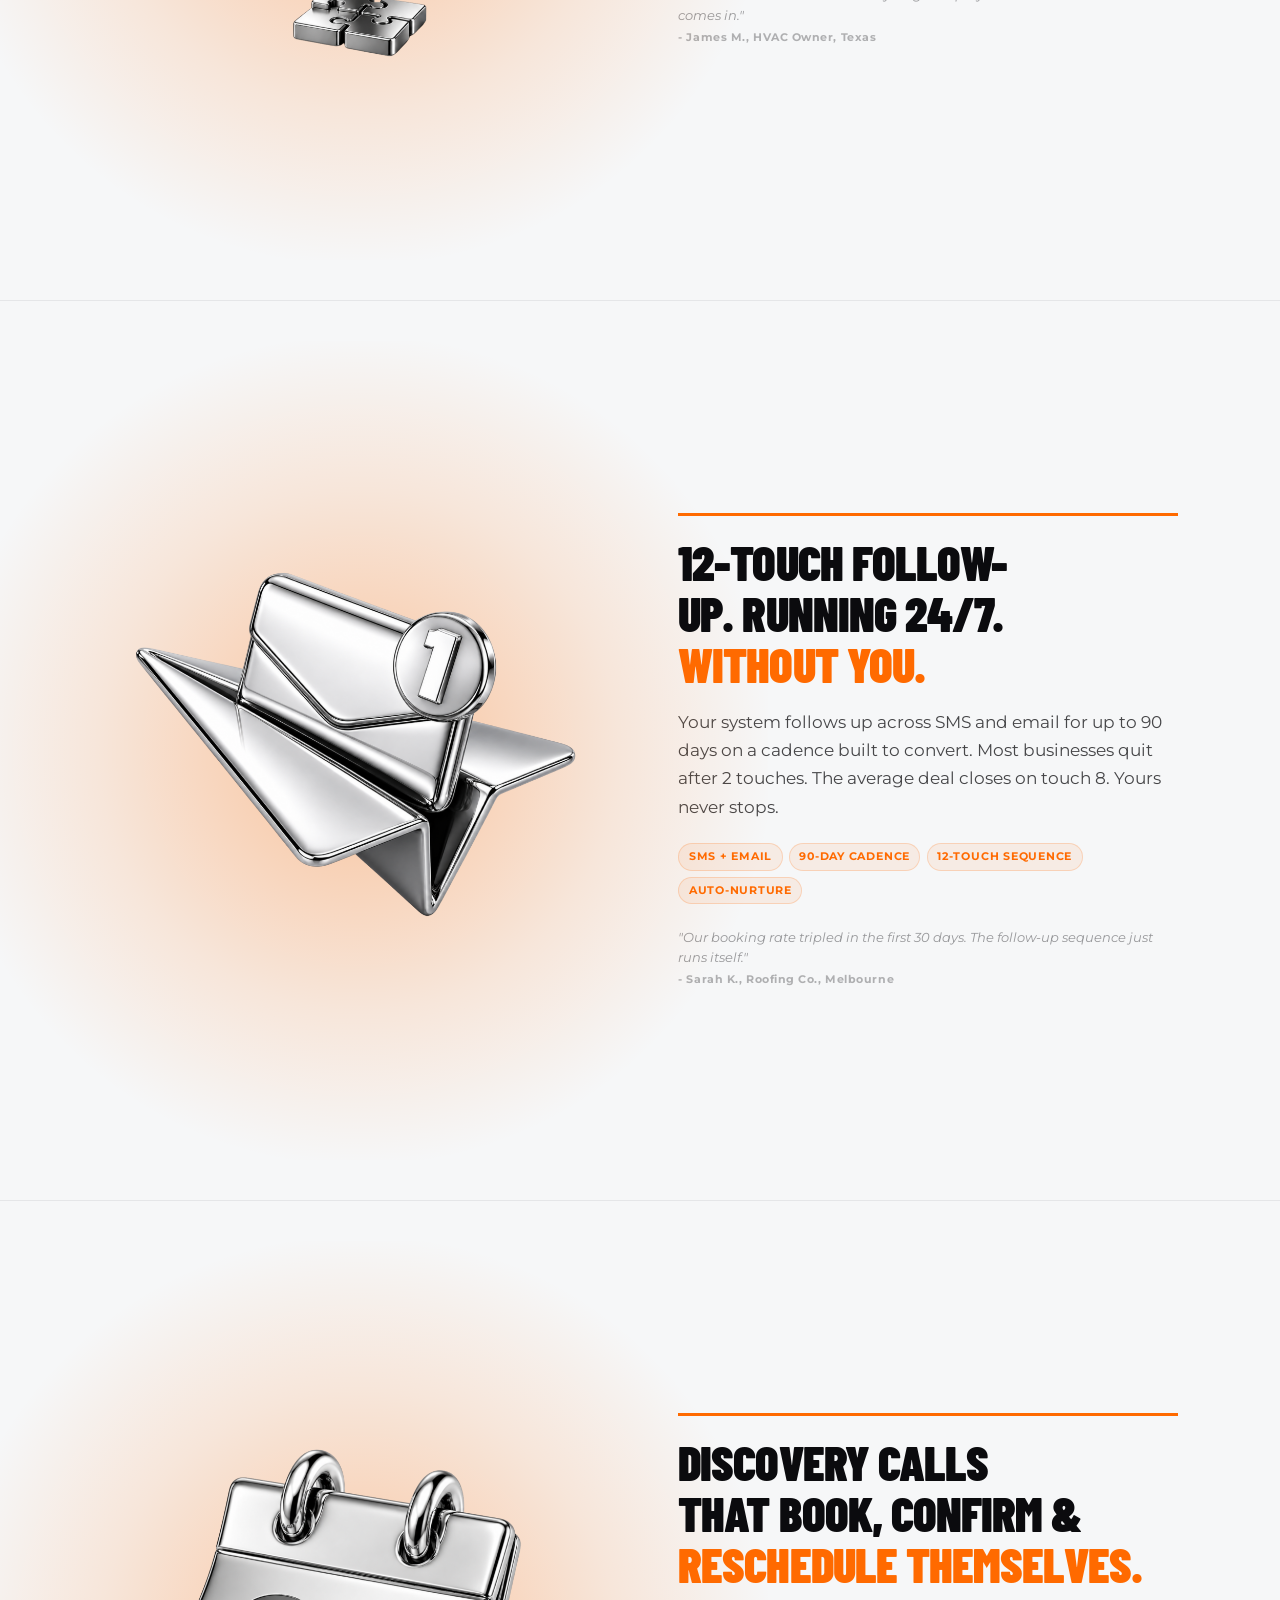
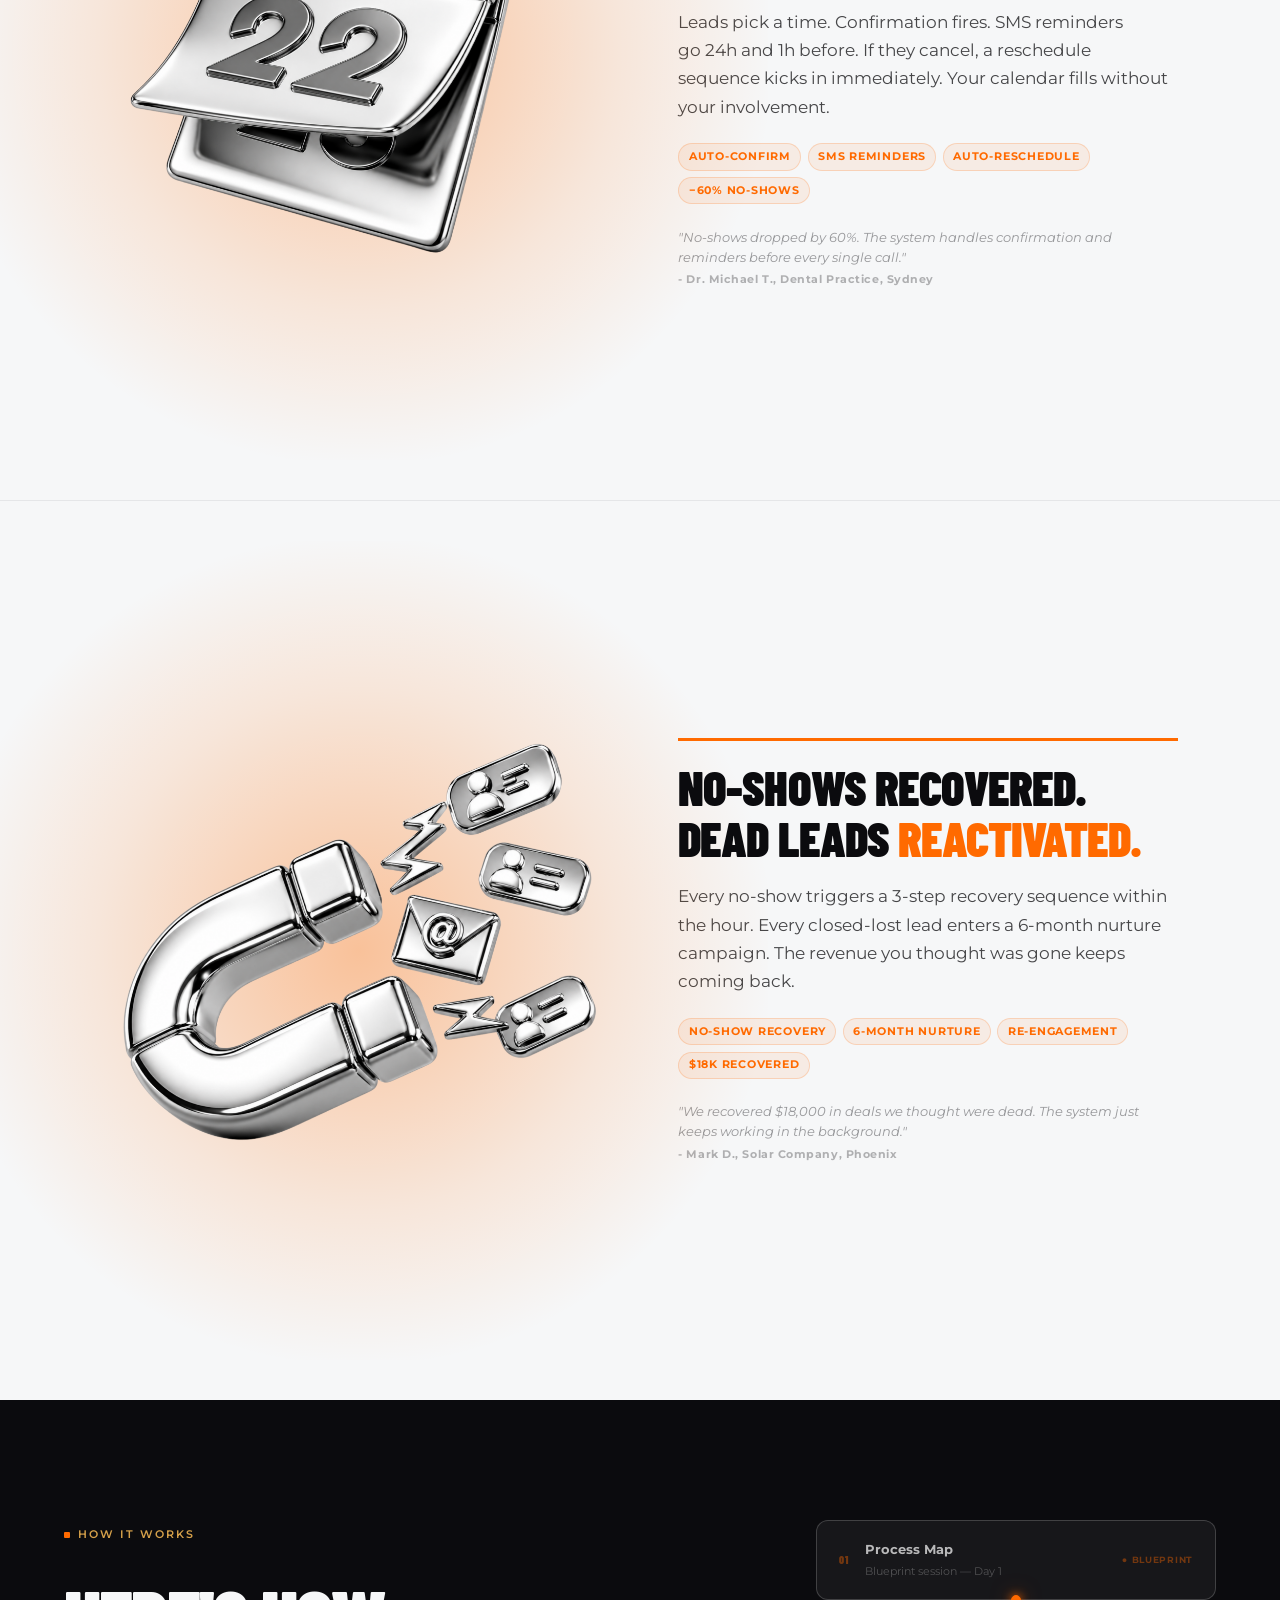
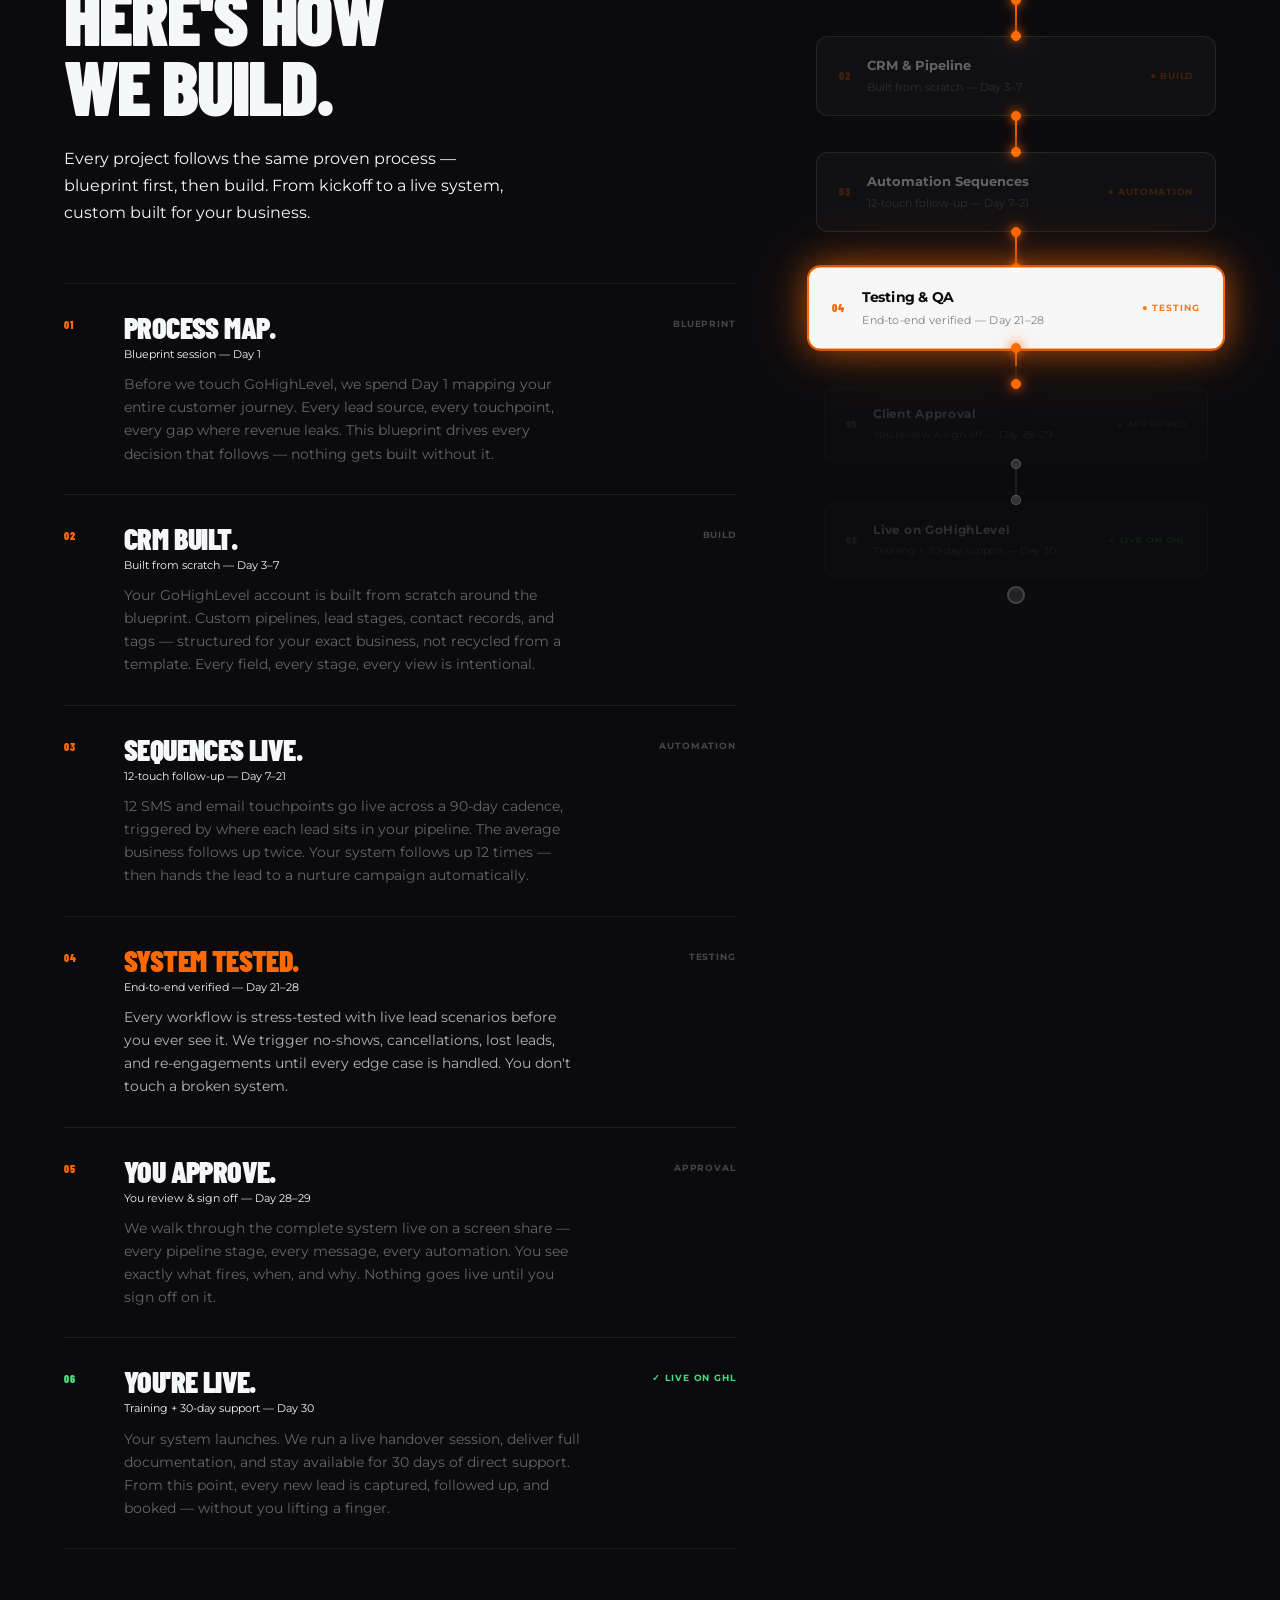
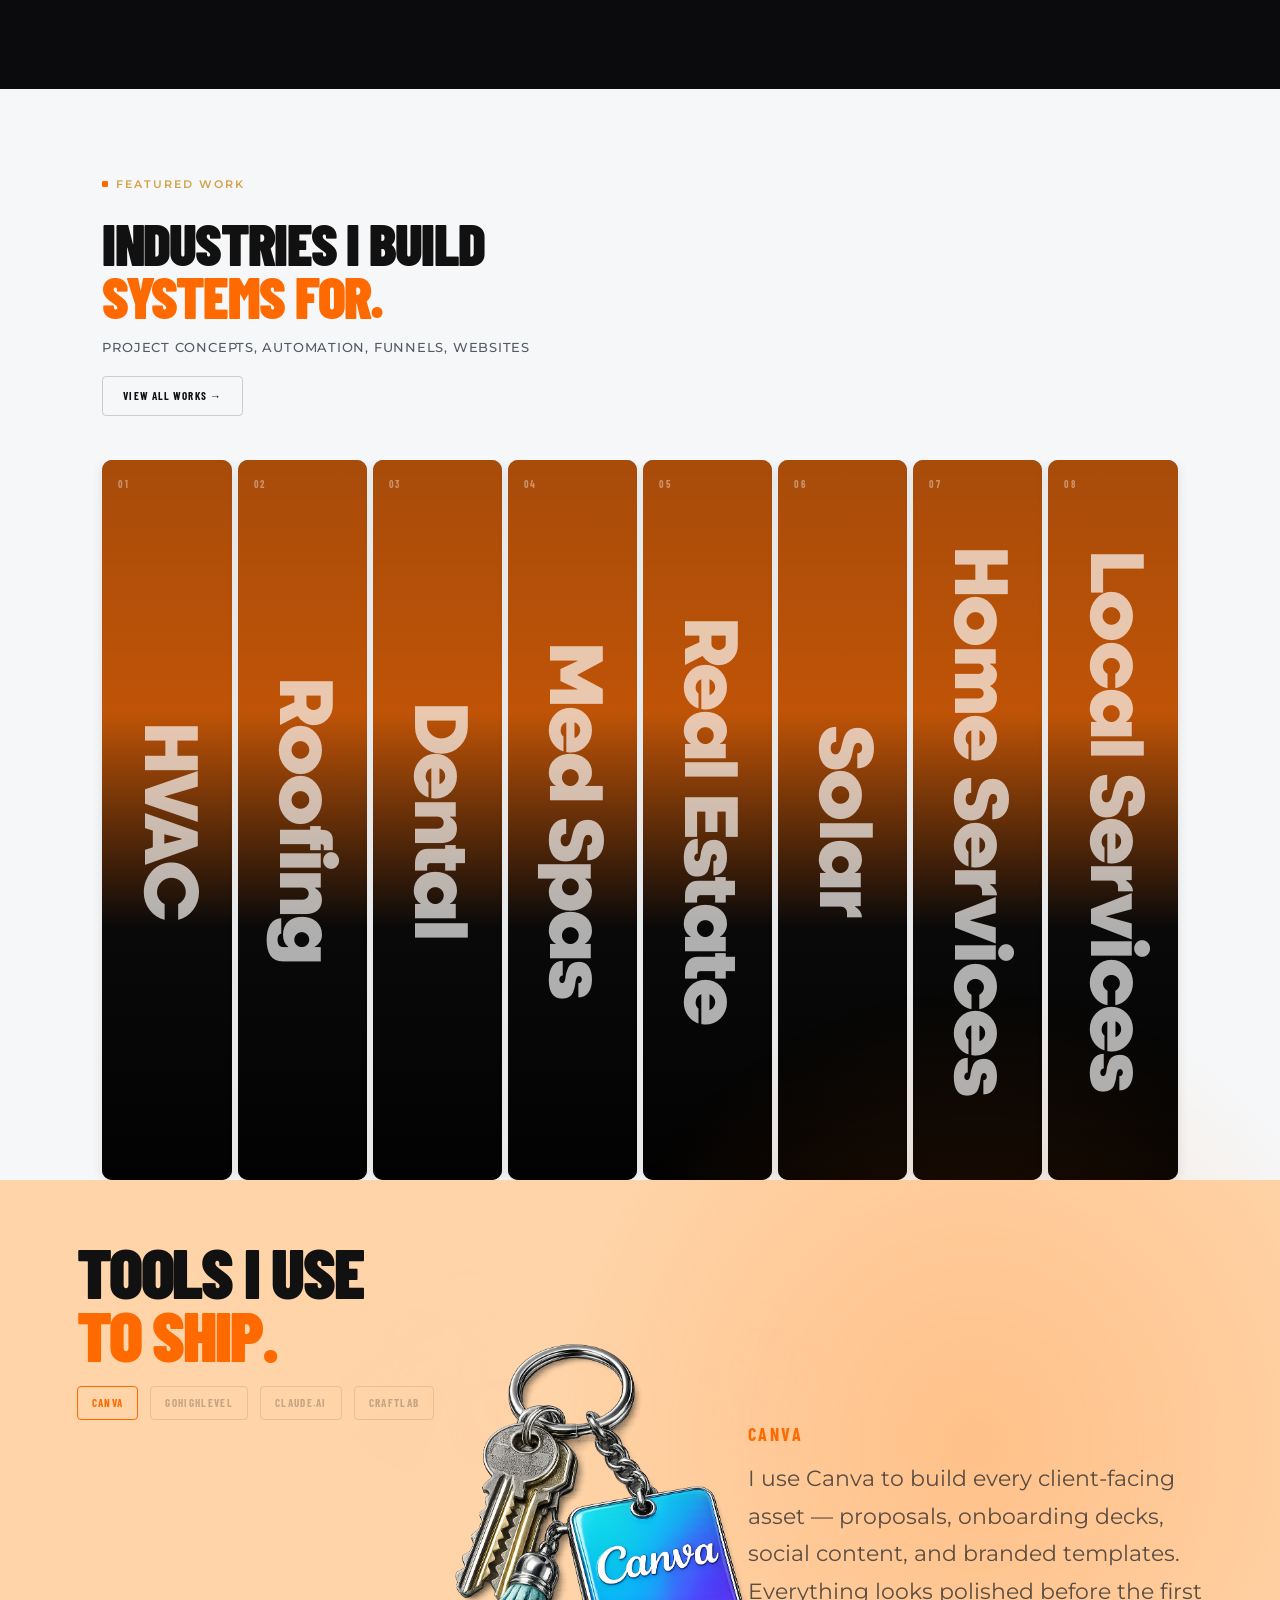
==== commit 614fff9e: "Fix mobile cards + taste audit: drop GSAP on touch, remove em-dashes and scroll cues - Portfolio car" ====
--- a/index.html
+++ b/index.html
@@ -11,7 +11,7 @@
   <link rel="preconnect" href="https://fonts.gstatic.com" crossorigin />
   <link rel="preload" href="https://fonts.googleapis.com/css2?family=Montserrat:ital,wght@0,300;0,400;0,500;0,600;0,700;0,800;1,700&family=Barlow+Condensed:wght@700;800;900&display=swap" as="style" />
   <link href="https://fonts.googleapis.com/css2?family=Montserrat:ital,wght@0,300;0,400;0,500;0,600;0,700;0,800;1,700&family=Barlow+Condensed:wght@700;800;900&display=swap" rel="stylesheet" />
-  <link rel="stylesheet" href="style.css?v=181" />
+  <link rel="stylesheet" href="style.css?v=183" />
   <link rel="stylesheet" href="https://unpkg.com/@phosphor-icons/web@2.1.1/src/regular/style.css" media="print" onload="this.media='all'" />
 </head>
 <body>
@@ -222,7 +222,6 @@
           <span class="sc-intro__eyebrow">The System</span>
           <h2 class="sc-intro__h">Lead-to-Client<br>Automation System<span class="text-orange">™</span></h2>
           <p class="sc-intro__sub">A fully customized, done-for-you GoHighLevel system built around your exact process. Not a template. Not a DIY course. A complete operating system for your entire sales pipeline.</p>
-          <div class="sc-intro__scroll">Scroll to explore ↓</div>
         </div>
       </div>
 
@@ -239,7 +238,7 @@
             <span class="sc-tag">Instant Entry</span>
             <span class="sc-tag">Pipeline Tracking</span>
           </div>
-          <blockquote class="sc-quote">"We never lose a lead now. Every single inquiry is tracked from the second it comes in." <cite>— James M., HVAC Owner, Texas</cite></blockquote>
+          <blockquote class="sc-quote">"We never lose a lead now. Every single inquiry is tracked from the second it comes in." <cite>- James M., HVAC Owner, Texas</cite></blockquote>
         </div>
       </div>
 
@@ -256,7 +255,7 @@
             <span class="sc-tag">12-Touch Sequence</span>
             <span class="sc-tag">Auto-Nurture</span>
           </div>
-          <blockquote class="sc-quote">"Our booking rate tripled in the first 30 days. The follow-up sequence just runs itself." <cite>— Sarah K., Roofing Co., Melbourne</cite></blockquote>
+          <blockquote class="sc-quote">"Our booking rate tripled in the first 30 days. The follow-up sequence just runs itself." <cite>- Sarah K., Roofing Co., Melbourne</cite></blockquote>
         </div>
       </div>
 
@@ -273,7 +272,7 @@
             <span class="sc-tag">Auto-Reschedule</span>
             <span class="sc-tag">−60% No-Shows</span>
           </div>
-          <blockquote class="sc-quote">"No-shows dropped by 60%. The system handles confirmation and reminders before every single call." <cite>— Dr. Michael T., Dental Practice, Sydney</cite></blockquote>
+          <blockquote class="sc-quote">"No-shows dropped by 60%. The system handles confirmation and reminders before every single call." <cite>- Dr. Michael T., Dental Practice, Sydney</cite></blockquote>
         </div>
       </div>
 
@@ -290,7 +289,7 @@
             <span class="sc-tag">Re-Engagement</span>
             <span class="sc-tag">$18k Recovered</span>
           </div>
-          <blockquote class="sc-quote">"We recovered $18,000 in deals we thought were dead. The system just keeps working in the background." <cite>— Mark D., Solar Company, Phoenix</cite></blockquote>
+          <blockquote class="sc-quote">"We recovered $18,000 in deals we thought were dead. The system just keeps working in the background." <cite>- Mark D., Solar Company, Phoenix</cite></blockquote>
         </div>
       </div>
 
@@ -577,7 +576,6 @@
 
       <!-- Col 1: Headline + name pills -->
       <div class="tools-block__left">
-        <span class="section-tag">Stack</span>
         <h2 class="tools-block__h">Tools I use<br><span class="text-orange">to ship.</span></h2>
         <div class="tools-block__names">
           <span class="kc-name kc-name--active" data-kc="0">Canva</span>
@@ -585,7 +583,6 @@
           <span class="kc-name" data-kc="2">Claude.ai</span>
           <span class="kc-name" data-kc="3">CraftLab</span>
         </div>
-        <p class="tools-block__scroll-hint">Scroll to explore ↓</p>
       </div>
 
       <!-- Col 2: Keychain carousel -->
@@ -613,7 +610,6 @@
 
       <!-- Left: What Gets Built -->
       <div class="dlv-left">
-        <span class="dlv-tag">Deliverables</span>
         <h2 class="dlv-h">What actually gets<br><span style="color:var(--orange)">built in the lab.</span></h2>
         <div class="dlv-grid">
           <div class="dlv-item"><span class="dlv-num">01</span><span class="dlv-name">CRM Setup &amp; Sales Pipeline</span></div>
